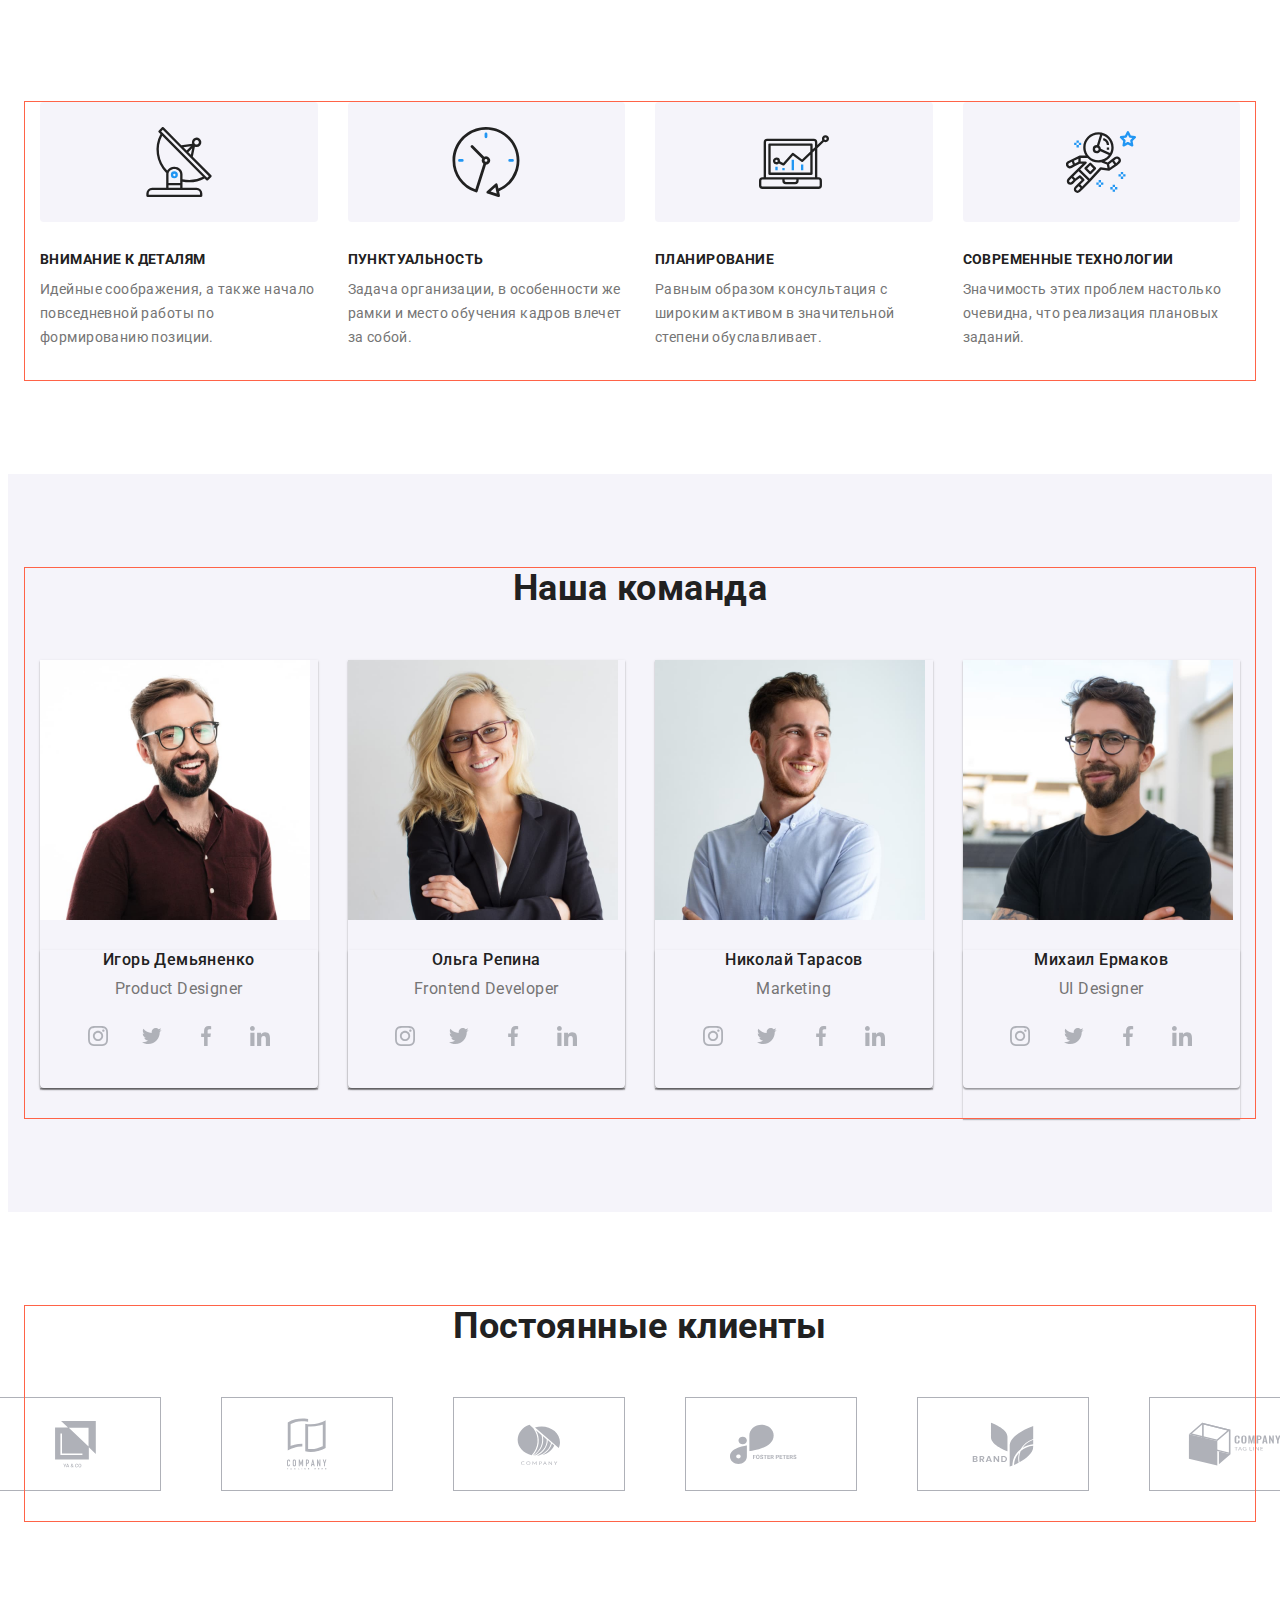
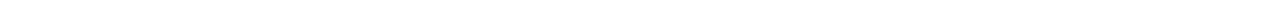
==== index.html @ 8791efd4 "team. advantage.client" ====
<!DOCTYPE html>
<html lang="ru">
<head>
    <meta charset="UTF-8">
    <meta http-equiv="X-UA-Compatible" content="IE=edge">
    <meta name="viewport" content="width=device-width, initial-scale=1.0">
    <!-- <link rel="preconnect" href="https://fonts.googleapis.com">
    <link rel="preconnect" href="https://fonts.gstatic.com" crossorigin> -->
    <!-- <link href="https://fonts.googleapis.com/css2?family=Montserrat:wght@400;700&family=Raleway:wght@700&family=Roboto:wght@400;500;700;900&display=swap" rel="stylesheet"> -->
    <link rel="stylesheet" href="https://cdnjs.cloudflare.com/ajax/libs/modern-normalize/1.1.0/modern-normalize.min.css" integrity="sha512-wpPYUAdjBVSE4KJnH1VR1HeZfpl1ub8YT/NKx4PuQ5NmX2tKuGu6U/JRp5y+Y8XG2tV+wKQpNHVUX03MfMFn9Q==" crossorigin="anonymous" referrerpolicy="no-referrer" />
    <!-- <link rel="stylesheet" href="./css/styles.css"> -->
    <link rel="stylesheet" href="./css/main.min.css">
    <title>WebStudio</title>
</head>
<body>
    <!-- <header class="header">
        <div class="container header-container">
                <a href="" class="logo header-logo">Web<span class="header-logo-part">Studio</span></a>
            <nav class="header-navigation">
                <ul class="header-list list">
                    <li class="header-item"><a href="./index.html" class="header-link current link header-link-now">Студия</a></li>
                    <li class="header-item"><a href="./portfolio.html" class="header-link link">Портфолио</a></li>
                    <li class="header-item"><a href="" class="header-link link">Контакты</a></li>
                </ul>
            </nav>
            <div class="header-connect">
                <ul class="header-list list">
                    <li class="header-item"><a href="mailto:info@devstudio.com" class="header-link-cont link">
                        <svg class="heder-icon-mail" width="16" height="12" >
                            <use href="./images/symbol-defs.svg#icon-mail"></use>
                        </svg>info@devstudio.com</a></li>
                    <li class="header-item"><a href="tel:+380961111111" class="header-link-cont link">
                        <svg class="heder-icon-tel" width="10" height="16" >
                            <use href="./images/symbol-defs.svg#icon-tel"></use>
                        </svg>+38 096 111 11 11</a>
                    </li>
                </ul>
            </div>
        </div>
    </header>  -->
    <main>
        <!-- <section class="hero overlay">
            <h1 class="hero-tittle">Эффективные решения для вашего бизнеса</h1>
            <button type="button" class="button hero-btn" data-modal-open>Заказать услугу</button>
        </section> -->
        <section class="advantage">
            <div class="container">
            <h2 class="visually-hidden "> Наши преимущества </h2>
            <ul class="preference-list list">
                <li class="preference-item icon-antena">
                    <h3 class="preference-heading"> Внимание к деталям </h3> 
                    <p class="preference-desc">Идейные соображения, а также начало повседневной работы по формированию позиции.</p>
                </li>
                <li class="preference-item icon-clock">
                   <h3 class="preference-heading">Пунктуальность</h3>
                    <p class="preference-desc">Задача организации, в особенности же рамки и место обучения кадров влечет за собой.</p>
                </li>
                <li class="preference-item icon-diagram">
                   <h3 class="preference-heading">Планирование</h3>
                    <p class="preference-desc">Равным образом консультация с широким активом в значительной степени обуславливает.</p>
                </li>
                <li class="preference-item icon-astronaut">
                    <h3 class="preference-heading">Современные технологии</h3>
                    <p class="preference-desc">Значимость этих проблем настолько очевидна, что реализация плановых заданий.</p>
                </li>
            </ul>
            </div>
        </section>
        <!-- <section class="about">
            <div class="container">
            <h2 class="about-title section-title">Чем мы занимаемся</h2>
            <ul class="about-list list">
                <li class="about-item">
                    <div class="about-wrap">
                        <img src="./images/about_img1.jpg" alt="десктопные приложения" width="370">
                        <h3 class="about-descr">Десктопные приложения</h3>
                    </div>
                </li>
                <li class="about-item">
                    <div class="about-wrap">
                        <img src="./images/about_img2.jpg" alt="мобильные приложения" width="370">
                        <h3 class="about-descr">Мобильные приложения</h3>
                    </div>
                </li>
                <li class="about-item">
                    <div class="about-wrap">
                        <img src="./images/about_img3.jpg" alt="дизайнерские ришения" width="370">
                        <h3 class="about-descr">Дизайнерские решения</h3>
                    </div>
                </li>
            </ul>
            </div>
        </section> -->
        <section class="team">
            <div class="container">
            <h2 class="team-title section-title">Наша команда</h2>
            <ul class="team-list list">
                <li class="team-item">
                    <img src="./images/team_img1.jpg" alt="первый член команды" width="270" class="team-image">
                    <div class="team-container">
                    <h3 class="team-member">Игорь Демьяненко</h3>
                    <p class="team-profession">Product Designer</p>
                    <ul class="team-soc-list list">
                        <li class="team-soc-item">
                            <a href="" class="team-soc-link">
                                <svg class="team-item-icon" width="20" height="20" >
                                    <use href="./images/symbol-defs.svg#icon-instagram"></use>
                                </svg>
                            </a>
                        </li>
                        <li class="team-soc-item">
                            <a href="" class="team-soc-link">
                                <svg class="team-item-icon" width="20" height="20" >
                                    <use href="./images/symbol-defs.svg#icon-twitter"></use>
                                </svg>
                            </a>
                        </li>
                        <li class="team-soc-item">
                            <a href="" class="team-soc-link">
                                <svg class="team-item-icon" width="20" height="20" >
                                    <use href="./images/symbol-defs.svg#icon-facebook"></use>
                                </svg>
                            </a>
                        </li>
                        <li class="team-soc-item">
                            <a href="" class="team-soc-link">
                                <svg class="team-item-icon" width="20" height="20" >
                                    <use href="./images/symbol-defs.svg#icon-linkedin"></use>
                                </svg>
                            </a>
                        </li>
                    </ul>
                    </div>
                </li>
                <li class="team-item">
                    <img src="./images/team_img2.jpg" alt="второй член команды" width="270" class="team-image">
                    <div class="team-container">
                    <h3 class="team-member">Ольга Репина</h3>
                    <p class="team-profession">Frontend Developer</p>
                    <ul class="team-soc-list list">
                        <li class="team-soc-item">
                            <a href="" class="team-soc-link">
                                <svg class="team-item-icon" width="20" height="20" >
                                    <use href="./images/symbol-defs.svg#icon-instagram"></use>
                                </svg>
                            </a>
                        </li>
                        <li class="team-soc-item">
                            <a href="" class="team-soc-link">
                                <svg class="team-item-icon" width="20" height="20" >
                                    <use href="./images/symbol-defs.svg#icon-twitter"></use>
                                </svg>
                            </a>
                        </li>
                        <li class="team-soc-item">
                            <a href="" class="team-soc-link">
                                <svg class="team-item-icon" width="20" height="20" >
                                    <use href="./images/symbol-defs.svg#icon-facebook"></use>
                                </svg>
                            </a>
                        </li>
                        <li class="team-soc-item">
                            <a href="" class="team-soc-link">
                                <svg class="team-item-icon" width="20" height="20" >
                                    <use href="./images/symbol-defs.svg#icon-linkedin"></use>
                                </svg>
                            </a>
                        </li>
                    </ul>
                    </div>
                </li>
                <li class="team-item">
                    <img src="./images/team_img3.jpg" alt="третий член команды" width="270" class="team-image">
                    <div class="team-container">
                    <h3 class="team-member">Николай Тарасов</h3>
                    <p class="team-profession">Marketing</p>
                    <ul class="team-soc-list list">
                        <li class="team-soc-item">
                            <a href="" class="team-soc-link">
                                <svg class="team-item-icon" width="20" height="20" >
                                    <use href="./images/symbol-defs.svg#icon-instagram"></use>
                                </svg>
                            </a>
                        </li>
                        <li class="team-soc-item">
                            <a href="" class="team-soc-link">
                                <svg class="team-item-icon" width="20" height="20" >
                                    <use href="./images/symbol-defs.svg#icon-twitter"></use>
                                </svg>
                            </a>
                        </li>
                        <li class="team-soc-item">
                            <a href="" class="team-soc-link">
                                <svg class="team-item-icon" width="20" height="20" >
                                    <use href="./images/symbol-defs.svg#icon-facebook"></use>
                                </svg>
                            </a>
                        </li>
                        <li class="team-soc-item">
                            <a href="" class="team-soc-link">
                                <svg class="team-item-icon" width="20" height="20" >
                                    <use href="./images/symbol-defs.svg#icon-linkedin"></use>
                                </svg>
                            </a>
                        </li>
                    </ul>
                    </div>
                </li>
                <li class="team-item">
                    <img src="./images/team_img4.jpg" alt="четвертый член команды" width="270" class="team-image">
                    <div class="team-container">
                    <h3 class="team-member">Михаил Ермаков</h3>
                    <p class="team-profession">UI Designer</p>
                    <ul class="team-soc-list list">
                        <li class="team-soc-item">
                            <a href="" class="team-soc-link">
                                <svg class="team-item-icon" width="20" height="20" >
                                    <use href="./images/symbol-defs.svg#icon-instagram"></use>
                                </svg>
                            </a>
                        </li>
                        <li class="team-soc-item">
                            <a href="" class="team-soc-link">
                                <svg class="team-item-icon" width="20" height="20" >
                                    <use href="./images/symbol-defs.svg#icon-twitter"></use>
                                </svg>
                            </a>
                        </li>
                        <li class="team-soc-item">
                            <a href="" class="team-soc-link">
                                <svg class="team-item-icon" width="20" height="20" >
                                    <use href="./images/symbol-defs.svg#icon-facebook"></use>
                                </svg>
                            </a>
                        </li>
                        <li class="team-soc-item">
                            <a href="" class="team-soc-link">
                                <svg class="team-item-icon" width="20" height="20" >
                                    <use href="./images/symbol-defs.svg#icon-linkedin"></use>
                                </svg>
                            </a>
                        </li>
                    </ul>
                    </div>
                </li>
            </ul>
            </div>
        </section>
        <section class="client">
            <div class="container">
                <h2 class="client-title section-title">Постоянные клиенты</h2>
                <ul class="client-list list">
                    <li class="client-item">
                        <a href="" class="client-link">
                            <svg class="client-item-icon" width="41" height="46.7" >
                                <use href="./images/symbol-defs.svg#icon-client-1"></use>
                            </svg>
                        </a>
                    </li>
                    <li class="client-item">
                        <a href="" class="client-link">
                            <svg class="client-item-icon" width="40" height="52" >
                                <use href="./images/symbol-defs.svg#icon-client-2"></use>
                            </svg>
                        </a>
                    </li>
                    <li class="client-item">
                        <a href="" class="client-link">
                            <svg class="client-item-icon" width="43.46" height="41.18" >
                                <use href="./images/symbol-defs.svg#icon-client-3"></use>
                            </svg>
                        </a>
                    </li>
                    <li class="client-item">
                        <a href="" class="client-link">
                            <svg class="client-item-icon" width="84.44" height="40.62" >
                                <use href="./images/symbol-defs.svg#icon-client-4"></use>
                            </svg>
                        </a>
                    </li>
                    <li class="client-item">
                        <a href="" class="client-link">
                            <svg class="client-item-icon" width="62.54" height="45.43" >
                                <use href="./images/symbol-defs.svg#icon-client-5"></use>
                            </svg>
                        </a>
                    </li>
                    <li class="client-item">
                        <a href="" class="client-link">
                            <svg class="client-item-icon" width="93.79" height="43.93" >
                                <use href="./images/symbol-defs.svg#icon-client-6"></use>
                            </svg>
                        </a>
                    </li>
                </ul>
            </div>
        </section>
    </main>
    <!-- <footer class="footer">
        <div class="container footer-container">
                <div class="footer-first">
                    <a href="" class="logo footer-logo">Web<span class="footer-logo-part">Studio</span></a>
                    <address class="footer-addr footer-link link">
                        <p class="footer-addres">г. Киев, пр-т Леси Украинки, 26</p>
                        <ul class="footer-list list">
                            <li class="footer-item">
                                <a href="mailto:info@devstudio.com" class="footer-link link-footer link footer-mail">info@devstudio.com</a>
                            </li>
                            <li class="footer-item">
                                <a href="tel:+380961111111" class="footer-link link-footer link">+38 096 111 11 11</a>
                            </li>
                        </ul>
                    </address>
                </div>
            <div class="connect">
                <h3 class="connect-title">присоединяйтесь</h3>
                    <ul class="connect-soc-list list">
                        <li class="connect-soc-item">
                            <a href="" class="connect-soc-link">
                                <svg class="connect-item-icon" width="20" height="20" >
                                    <use href="./images/symbol-defs.svg#icon-instagram"></use>
                                </svg>
                            </a>
                        </li>
                        <li class="connect-soc-item">
                            <a href="" class="connect-soc-link">
                                <svg class="connect-item-icon" width="20" height="20" >
                                    <use href="./images/symbol-defs.svg#icon-twitter"></use>
                                </svg>
                            </a>
                        </li>
                        <li class="connect-soc-item">
                            <a href="" class="connect-soc-link">
                                <svg class="connect-item-icon" width="20" height="20" >
                                    <use href="./images/symbol-defs.svg#icon-facebook"></use>
                                </svg>
                            </a>
                        </li>
                        <li class="connect-soc-item">
                            <a href="" class="connect-soc-link">
                                <svg class="connect-item-icon" width="20" height="20" >
                                    <use href="./images/symbol-defs.svg#icon-linkedin"></use>
                                </svg>
                            </a>
                        </li>
                    </ul>
            </div>
            <div>
                <p class="submit-title">Подпишитесь на рассылку</p>
                <form>
                    <div class="submit-fild">
                        <input class="submit-input" type="email" name="mail" id="mail" placeholder="E-mail" required>
                            <button type="submit" class="submit-btn button">Подписаться
                            <svg class="submit-icon-send" width="24" height="24" >
                                <use href="./images/symbol-defs.svg#icon-icon-send"></use>
                            </svg>
                            </button>
                    </div>
                </form>
            </div>
        </div>
    </footer> -->
    <div class="backdrop is-hidden" data-modal>
        <div class="modal">
            <button type="button" class="modal-close-btn" data-modal-close>
                <svg class="modal-close-icon" width="18" height="18" >
                    <use href="./images/symbol-defs.svg#icon-close"></use>
                </svg>
            </button>
            <p class="modal-title">Оставьте свои данные, мы вам перезвоним</p>
            <form>
                <div class="modal-field">
                    <label class="modal-label" for="user-name">Имя</label>
                    <div class="modal-input-wrap">
                        <input type="text" name="user-name" id="user-name" class="modal-input" required />
                        <svg class="input-icon" width="18" height="18">
                            <use href="./images/symbol-defs.svg#icon-person-bl"></use>
                        </svg>
                    </div>
                </div>
                <div class="modal-field">
                    <label class="modal-label" for="user-tel">Телефон</label>
                    <div class="modal-input-wrap">
                        <input type="tel" name="user-tel" id="user-tel" class="modal-input" required />
                        <svg class="input-icon" width="18" height="18">
                            <use href="./images/symbol-defs.svg#icon-phone-bl"></use>
                        </svg>
                    </div>
                </div>
                <div class="modal-field">
                    <label class="modal-label" for="user-email">Почта</label>
                    <div class="modal-input-wrap">
                        <input type="email" name="user-email" id="user-email" class="modal-input" />
                        <svg class="input-icon" width="18" height="18">
                            <use href="./images/symbol-defs.svg#icon-email-bl"></use>
                        </svg>
                    </div>
                </div>
                <div class="modal-field">
                    <label class="modal-label" for="user-comment">Комментарий</label>
                    <textarea name="user-comment" id="user-comment" placeholder="Введите текст" class="modal-comment"></textarea>
                </div>
                <div>
                    <input type="checkbox" name="policy" id="input-check" value="policy" class="input-check visually-hidden" />
                    <label for="input-check" class="check-text">
                        <span>
                            <svg class="check-icon" width="11" height="8">
                                <use href="./images/symbol-defs.svg#icon-check"></use>
                            </svg>
                        </span>Соглашаюсь с рассылкой и принимаю&nbsp; <a href="" class="check-conditions">Условия договора</a></label>
                </div>
                <button type="submit" class="sent-btn button">Отправить</button>
            </form>
        </div>
    </div>
    <script src="./js/modal.js"></script>
</body>
</html>
---- css/styles.css ----
/* :root {
    --sercondary-text-color: #757575;
    --main-text-color: #212121;
    --accent-color: #2196F3;
    --primary-white-color: #FFFFFF;
    --duration-time: 250ms;
    --timing-function: cubic-bezier(0.4, 0, 0.2, 1);
} */

/* body {
    font-size: 14px;
    font-family: "Roboto", sans-serif;
    letter-spacing: 0.03em;
    color: var(--main-text-color);
    background-color: var(--primary-white-color);
} */

/* p, 
h1, 
h2,
h3, 
h4, 
h5, 
h6 {
    margin: 0;
}

ul, 
ol {
    margin: 0;
    padding: 0;
}

img {
     display: block;
     max-width: 100%;
     height: auto;
} */

/* .container {
    width: 1200px;
    padding-left: 15px;
    padding-right: 15px;
    margin: 0 auto;
} */

/* .visually-hidden {
	position: absolute;
	overflow: hidden;
	clip: rect(0 0 0 0);
	height: 1px;
	width: 1px;
	margin: -1px;
	padding: 0;
	border: 0;
} */

/* .logo{
    display: inline-block;
    font-family: "Raleway", sans-serif;
    text-decoration: none;
    color: var(--accent-color);
    font-weight: 700;
    font-size: 26px;
    line-height: 1.19;
} */

/* .list {
    list-style: none;
    padding: 0;
    margin: 0;
}

.link {
    display: block;
    text-decoration: none;
} */

/* .title {
    font-size: 36px;
    line-height: 1.16;
    text-align: center;
 } */

 /* .img {
     display: block;
     max-width: 100%;
     height: auto;
 } */
 

/* ------------------------------------HEADER--------------------------------- */

/* .header {
    border-bottom: 1px;
    border-bottom-color: #ECECEC;
}

.header-logo{
    margin-right: 93px;
}

.header .container{
    display: flex;
    align-items: center;
}

.header-connect{
    margin-left: auto;
}

.header-logo-part{
    color: #000000;
}

.header-list{
    display: flex;
    align-items: center;
}

.header-item:not(:last-child) {
    position: relative;
    margin-right: 50px;
}

.header-link {
    
    padding-top: 32px;
    padding-bottom: 32px;
    font-weight: 500;
    line-height: 1.14;
    letter-spacing: 0.02em;
    color: inherit;
}

.header-link-cont{
    padding-top: 32px;
    padding-bottom: 32px;
    color: var(--sercondary-text-color);
    display: flex;
    align-items: center;
}

.header-link, 
.header-link-cont, 
.header-link, 
.header-link-cont,  
.logo, 
.link-footer, 
.link-footer {
    transition-property: color ;
    transition-duration: var(--duration-time);
    transition-timing-function: var(--timing-function);
}

.header-link:hover, 
.header-link-cont:hover, 
.header-link:focus, 
.header-link-cont:focus, 
.current, 
.logo:focus, 
.link-footer:focus, 
.link-footer:hover {
    color: var(--accent-color);
}

.heder-icon-tel,
.heder-icon-mail {
    fill: currentColor;
    margin-right: 10px;
}

.header-link-now::after {
    content: "";
    position: absolute;
    left: 0;
    bottom: 0;
    display: block;
    width: 100%;
    height: 4px;
    border-radius: 2px;
    background-color: var(--accent-color) ;
} */
    

/* ------------------------------------HERO------------------------- */

/* .hero {
    padding-top: 200px;
    padding-bottom: 200px;

    text-align: center;
    background-color: #2F303A;
}

.hero__tittle { 
    margin-top: 0;
    margin-left: auto;
    margin-right: auto;
    margin-bottom: 30px; 
    max-width: 696px;
    text-align: center;

    font-weight: 900;
    font-size: 44px;
    line-height: 1.36;
    letter-spacing: 0.06em;
    text-transform: uppercase;
    color: var(--primary-white-color);  
}

.button {
    font-weight: 700;
    font-size: 16px;
    line-height: 1.87;
    display: flex;
    letter-spacing: 0.06em;
    color: var(--primary-white-color);
    font-family: inherit;
    background-color: var(--accent-color);
    cursor: pointer;
}

.hero__btn{
    display: inline-block;
    min-width: 200px;
    padding-top: 10px;
    padding-bottom: 10px;
    border-radius: 4px;
    border: none;
    box-shadow: 0px 4px 4px rgba(0, 0, 0, 0.15);
}

.modal-close-btn{
    display: flex;
    align-items: center;
    justify-content: center;
}

.overlay{
    min-width: 1600px;
    height: 600px;
    margin-left: auto;
    margin-right: auto;
    background-image:linear-gradient(
        rgba(47, 48, 58, 0.4),
        rgba(47, 48, 58, 0.4)
    ), url(../images/hero_img.jpg);
    background-repeat: no-repeat;
    background-position: center;
    background-size: cover;

} */
/* --------------------------------------ADVANTAGE-------------------------- */

/* .advantage {
    padding-top: 94px;
    padding-bottom: 94px;
}

.preference-list {
    display: flex;
}

.preference-list__item {
    width: 270px;
}

.preference-list__item::before {
    
    display: block;
    content: "" ;
    height: 120px;
    background-repeat: no-repeat;
    background-position: center;
    background-color: #F5F4FA;
    border-radius: 4px;
    margin-bottom: 30px;
}

.icon-antena::before {
    background-image: url("../images/antenna\ 1.svg");
}

.icon-clock::before {
    background-image: url('../images/clock\ 1.svg');
}

.icon-diagram::before {
    background-image: url('../images/diagram\ 1.svg');
}

.icon-astronaut::before {
    background-image: url('../images/astronaut\ 1.svg');
}
.preference-list__item:not(:last-child) {
    margin-right: 30px;
}

.preference-list__heading {
    margin-bottom: 10px;

    font-size: 14px;
    line-height: 1.14;
    text-transform: uppercase;
    color: var(--main-text-color);
}

.preference-list__desc {
    line-height: 1.71;
    color: var(--sercondary-text-color);
} */

/* --------------------------------------ABOUT------------------------ */

/* .about{
    padding-top: 0;
    padding-bottom: 94px;
}

.about__title{
    margin-bottom: 50px;
}

.about__list{
    display: flex;
    align-items: center;
}

.about__item:not(:last-child) {
    margin-right: 30px;
}

.about__wrap {
    position: relative;
}


.about__descr {
    position: absolute;

    display: block;

    bottom: 0;
    border: 1px solid rgba(0, 0, 0, 1);
    width: 100%;
    
   color: rgba(255, 255, 255, 1);
   background-color: rgba(47, 48, 58, 0.8);
    
    padding: 27px 81px;
    font-size: 14px;
    line-height: 1.14;
    
    text-transform: uppercase;
    text-align: center;
} */

/* -------------------------------------TEAM------------------------------ */
/* .team {
    padding-top: 94px;
    padding-bottom: 94px;
    background-color: #F5F4FA;
}

.team-title{
    margin-bottom: 50px;
}

.team-list{
    display: flex;
    align-items: center;
}

.team-item:not(:last-child) {
    margin-right: 30px;
}
.team-item {
    box-shadow: 0px 1px 3px rgba(0, 0, 0, 0.12), 0px 1px 1px rgba(0, 0, 0, 0.14), 0px 2px 1px rgba(0, 0, 0, 0.2);
}

.team-image {
    margin-bottom: 30px;
}

.team-container{
    padding: 0px 32px 30px 32px;
    box-shadow: 0px 1px 3px rgba(0, 0, 0, 0.12), 0px 1px 1px rgba(0, 0, 0, 0.14), 0px 2px 1px rgba(0, 0, 0, 0.2);
    border-radius: 0px 0px 4px 4px;
}

.team-member {
    margin-bottom: 10px;
    font-weight: 500;
    font-size: 16px;
    line-height: 1.19;
    text-align: center;
}

.team-profession {
    font-size: 16px;
    line-height: 1.19;
    text-align: center;
    color: var(--sercondary-text-color);
    margin-bottom: 16px;
}

.team-soc-list {
    display: flex;
    justify-content: center; 
}

.team-soc-item +.team-soc-item{
    margin-left: 10px;
}

.team-soc-link {
    width: 44px;
    height: 44px;
    display: flex;
    justify-content: center;
    align-items: center;

    transition-property: background-color, border-radius;
    transition-duration: var(--duration-time);
    transition-timing-function: var(--timing-function);
}

.team-item-icon {
    fill: rgba(175, 177, 184, 1);

    transition-property: fill;
    transition-duration: var(--duration-time);
    transition-timing-function: var(--timing-function);
}

.team-soc-link:hover,
.team-soc-link:focus {
    background-color: var(--accent-color);
    border-radius: 50%;
}


.team-soc-link:hover .team-item-icon,
.team-soc-link:focus .team-item-icon {
    fill: var(--primary-white-color);
} */

/* --------------------------------------CLIENT---------------------------- */

/* .client {
    padding-top: 94px;
    padding-bottom: 94px;
}

.client-title{
    margin-bottom: 50px;
}

.client-list {
    display: flex;
    justify-content: center;
}

.client-item:not(:last-child) {
    margin-right: 30px;
}

.client-link {
    width: 170px;
    height: 92px;
    display: flex;
    justify-content: center;
    align-items: center;
    border: 1px solid rgba(175, 177, 184, 1);

    transition-property: border;
    transition-duration: var(--duration-time);
    transition-timing-function: var(--timing-function);
}

.client-item-icon {
    fill: rgba(175, 177, 184, 1);

    transition-property: fill;
    transition-duration: var(--duration-time);
    transition-timing-function: var(--timing-function);
}

.client-link:hover,
.client-link:focus {
    border: 1px solid var(--accent-color);
}


.client-link:hover .client-item-icon,
.client-link:focus .client-item-icon {
    fill: var(--accent-color);
} */

/* --------------------------------------FOOTER----------------------------- */
/* .footer {
    padding-top: 60px;
    padding-bottom: 60px;
    background-color: #2F303A;
     
}

.footer-conainetr {
    display: flex;
    align-items: baseline;
}

.footer-first {
    margin-right: 70px;
}

.footer-logo{
    margin-bottom: 20px;
}

.footer-logo-part{
    display: inline-block;
    color: var(--primary-white-color);
}

.footer-link{
    font-weight: 400;
    line-height: 1.71;
}

.footer-addres {
    margin-bottom: 9px;
}

.footer-addr {
    font-style: normal;
    color: var(--primary-white-color);
}

.footer-item:not(:last-child) {
    margin-bottom: 9px;
}

.link-footer {
    color: rgba(255, 255, 255, 0.6);
} */

/* ---------------------------------FOOTER CONNECT-------------------------- */
/* .connect{
    margin-right: 93px;
}

.connect-title {
    font-size: 14px;
    color: var(--primary-white-color);
    text-transform: uppercase;
    margin-bottom: 20px;
}

.connect-soc-list {
    display: flex;
}

.connect-soc-link {
    width: 44px;
    height: 44px;
    display: flex;
    justify-content: center;
    align-items: center;
    background-color: rgba(255, 255, 255, 0.1);
    border-radius: 50%;

    transition-property: background-color, border-radius ;
    transition-duration: var(--duration-time);
    transition-timing-function: var(--timing-function);
}

.connect-item-icon {
    fill: var(--primary-white-color);

    transition-property: fill;
    transition-duration: var(--duration-time);
    transition-timing-function: var(--timing-function);
}

.connect-soc-item +.connect-soc-item {
    margin-left: 10px;
}

.connect-soc-link:hover,
.connect-soc-link:focus {
    background-color: var(--accent-color);
    border-radius: 50%;
}


.connect-soc-link:hover .connect-item-icon,
.connect-soc-link:focus .connect-item-icon {
    fill: var(--primary-white-color);
} */

/* ----------------footer-submit-------------------------- */

/* .submit-title{
    font-weight: 700;
    text-transform: uppercase;
    color: var(--primary-white-color);
    margin-bottom: 20px;
}

.submit-fild{
    display: flex;
}

.submit-input{
    width: 358px;
    border: 1px solid rgba(255, 255, 255, 0.3);
    filter: drop-shadow(0px 4px 4px rgba(0, 0, 0, 0.15));
    border-radius: 4px;
    background-color: inherit;
    font-size: 16px;
    line-height: 1.25;
    padding-top: 15px;
    padding-bottom: 15px;
    padding-left: 16px;
    margin-right: 12px;
    color: var(--primary-white-color);
}

.submit-input::placeholder{
    color: rgba(255, 255, 255, 0.6);
}

.submit-btn{
    position: relative;
    
    
    min-width: 200px;
    padding: 10px 28px;
    border-radius: 4px;
    border: none;
    box-shadow: 0px 4px 4px rgba(0, 0, 0, 0.15);
    
}

.submit-icon-send{
    position: absolute;
    
    
    right: 28px;
    
    bottom: 13px;
    
    fill: var(--primary-white-color);
} */


/* -----------------------------------FILTER PORTFOLIO-------------------- */
/* .portfolio{
    padding-top: 94px;
    padding-bottom: 94px;
}
.filter-list {
    display: flex;
    margin-bottom: 34px;
    justify-content: center;
}

.filter-item:not(:last-child){
    margin-right: 8px;
    
}

.filter-btn {
    padding: 6px 22px;
    border-radius: 4px;
    border-color: transparent;
    font-weight: 500;
    font-size: 16px;
    line-height: 1.62;
    text-align: center;
    background: #F5F4FA;
    color: var(--main-text-color);
    font-family: inherit;
    cursor: pointer;

    transition-property: color, background-color, box-shadow ;
    transition-duration: var(--duration-time);
    transition-timing-function: var(--timing-function);
}

.filter-btn.current {
    color: var(--primary-white-color);
    background-color: var(--accent-color);
    box-shadow: 0px 3px 1px rgba(0, 0, 0, 0.1), 0px 1px 2px rgba(0, 0, 0, 0.08), 0px 2px 2px rgba(0, 0, 0, 0.12);
}

.filter-btn:hover,
.filter-btn:focus {
    color: var(--primary-white-color);
    background-color: var(--accent-color);
    box-shadow: 0px 4px 4px rgba(0, 0, 0, 0.25), 0px 3px 1px rgba(0, 0, 0, 0.1), 0px 1px 2px rgba(0, 0, 0, 0.08), 0px 2px 2px rgba(0, 0, 0, 0.12);
} */


/* -----------------------------------PROJECTS PORTFOLIO------------------ */
/* .projects-list {
    display: flex;
    flex-wrap: wrap;
    margin-left: -30px;
    margin-bottom: -30px;
}

.projects-item {
    width: calc((100% - 90px) / 3);
    margin-left: 30px;
    margin-bottom: 30px;
    
    transition-property: box-shadow;
    transition-duration: var(--duration-time);
    transition-timing-function: var(--timing-function);
}

.projects-item:hover,
.projects-item:focus {
    box-shadow: 0px 1px 1px rgba(0, 0, 0, 0.12), 0px 4px 4px rgba(0, 0, 0, 0.06), 1px 4px 6px rgba(0, 0, 0, 0.16);
}

.projects-item:hover .overlay-text {
    transform: translateY(0%);

}

.projects-wrap{
    position: relative;
    overflow: hidden;
}

.overlay-text{
    position: absolute;
    top: 0;
    color: rgba(255, 255, 255, 1);
    background-color: rgba(33, 150, 243, 0.9);
    font-size: 18px;
    line-height: 1.55;
    padding: 63px 24px;
    transform: translateY(101%);
    transition-property: transform;
    transition-duration: var(--duration-time);
    transition-timing-function: var(--timing-function);
    overflow: auto;

}

.project-container{
    padding: 20px 24px;
    border: 1px solid #EEEEEE;
    border-top: none;
}

.project-name {
    margin-bottom: 4px;
    font-size: 18px;
    line-height: 2;
    letter-spacing: 0.06em;
    color: var(--main-text-color);
}

.project-type {
    color: var(--sercondary-text-color);
} */
/* --------------------------------MODAL---------------------------- */

/* .backdrop {
    position: fixed;
    top: 0;
    width: 100%;
    height: 100%;
    background-color: rgba(0, 0, 0, 0.2);
    transition: opacity 300ms, visibility 300ms;
}

.backdrop.is-hidden .modal {
    transform: scale(0.5);
}

.modal{
    position: absolute;
    padding: 40px;
    width: 528px;
    min-height: 581px;
    background-color: rgba(255, 255, 255, 1);
    border-radius: 4px;
    top: 50%;
    left: 50%;
    transform: translate(-50%, -50%) scale(1);
}

.modal-close-btn{
    position: absolute;
    top: 8px;
    right: 8px;
    width: 30px;
    height: 30px;
    border-radius: 50%;
    border: 1px solid rgba(0, 0, 0, 0.1);
    background-color: var(--primary-white-color);
    transition-property: fill var(--duration-time);
    transition-timing-function: var(--timing-function);
}

.modal-close-btn:hover,
.modal-close-btn:focus {
    fill: var(--accent-color);
}

.is-hidden{
    opacity: 0;
    pointer-events: none;
    visibility: hidden;
}

.modal-title{
    font-weight: 700;
    font-size: 20px;
    line-height: 1.15;
    text-align: center;
    margin-bottom: 12px;
}

.modal-field{
    margin-bottom: 30px;
}

.modal-label{
    font-weight: 400;
    font-size: 12px;
    line-height: 1.16;
    letter-spacing: 0.01em;
    color: var(--sercondary-text-color);
    display: block;
    margin-bottom: 4px;
}

.modal-input{
    width: 100%;
    height: 40px;
    padding: 0;
    padding-left: 42px;
    border: 1px solid rgba(33, 33, 33, 0.2);
    border-radius: 4px;
    
    outline: none;
    transition-property: border-color var(--duration-time);
    transition-timing-function: var(--timing-function);
}

.modal-input:focus,
.modal-comment:focus {
    border-color: var(--accent-color);
    cursor: pointer;
}

.modal-input:focus + .input-icon {
    fill: var(--accent-color);
}
.modal-input-wrap {
    position: relative;
}

.input-icon{
    position: absolute;
    left: 12px;
    top: 50%;
    transform: translateY(-50%);
    transition-property: fill var(--duration-time);
    transition-timing-function: var(--timing-function);
}

.modal-comment{
    width: 100%;
    height: 120px;
    padding: 12px 16px;
    border: 1px solid rgba(33, 33, 33, 0.2);
    border-radius: 4px;
    resize: none;
    outline: none;
}

.modal-comment::placeholder {
    color: rgba(117, 117, 117, 0.5);
}

.sent-btn{
    display: block;
    margin-right: auto;
    margin-left: auto;
}

.sent-btn:hover,
.sent-btn:focus {
    background-color: rgba(24, 140, 232, 1);
}

.check-text{
    color: var(--sercondary-text-color);
    line-height: 1.7;
    display: flex;
    align-items: center;
    justify-content: center;
    margin-bottom: 30px;
}

.check-text span{
    width: 16px;
    height: 15px;
    border: 2px solid #212121;
    border-radius: 3px;
    margin-right: 7px;
    display: flex;
    align-items: center;
    justify-content: center;

    transition-property: border-color;
    transition-duration: var(--duration-time);
    transition-timing-function: var(--timing-function);
}

.check-icon{
    fill: transparent;
}

.input-check:checked + .check-text span{
    background-color: var(--accent-color);
    border: none;
}

.input-check:focus + .check-text span{
    border-color: var(--accent-color);
}

.input-check:checked + .check-text .check-icon{
    fill: var(--primary-white-color);
}
.check-conditions{
    text-decoration: none;
    text-decoration-line: underline;
    color: var(--accent-color);

} */
---- css/main.min.css ----
@import"https://fonts.googleapis.com/css2?family=Raleway:wght@700&family=Roboto:wght@400;500;700;900&display=swap";:root{--sercondary-text-color: #757575;--main-text-color: #212121;--accent-color: #2196F3;--primary-white-color: #FFFFFF;--duration-time: 250ms;--timing-function: cubic-bezier(0.4, 0, 0.2, 1)}.visually-hidden{position:absolute;overflow:hidden;clip:rect(0 0 0 0);height:1px;width:1px;margin:-1px;padding:0;border:0}.about-list,.header-list,.header .container,.check-text span,.check-text,.modal-close-btn{display:-webkit-box;display:-ms-flexbox;display:flex;-webkit-box-align:center;-ms-flex-align:center;align-items:center}p,h1,h2,h3,h4,h5,h6{margin:0}ul,ol{margin:0;padding:0}img{display:block;max-width:100%;height:auto}body{font-size:14px;font-family:"Roboto",sans-serif;letter-spacing:.03em;color:var(--main-text-color);background-color:var(--primary-white-color)}.list{list-style:none;padding:0;margin:0}.link{display:block;text-decoration:none}.img{display:block;max-width:100%;height:auto}.container{width:100%;padding-left:15px;padding-right:15px;margin:0 auto;outline:1px solid tomato}@media screen and (min-width: 480px){.container{max-width:480px}}@media screen and (min-width: 768px){.container{max-width:768px}}@media screen and (min-width: 1200px){.container{max-width:1200px}}.section-title{font-size:28px;line-height:1.18;text-align:center}@media screen and (min-width: 1200px){.section-title{font-size:36px;line-height:1.16}}.logo{display:inline-block;font-family:"Raleway",sans-serif;text-decoration:none;color:var(--accent-color);font-weight:700;font-size:26px;line-height:1.19}.button{font-weight:700;font-size:16px;line-height:1.87;display:-webkit-box;display:-ms-flexbox;display:flex;letter-spacing:.06em;color:var(--primary-white-color);font-family:inherit;background-color:var(--accent-color);cursor:pointer}.backdrop{position:fixed;top:0;width:100%;height:100%;background-color:rgba(0,0,0,.2);-webkit-transition:opacity 300ms,visibility 300ms;transition:opacity 300ms,visibility 300ms}.modal{position:absolute;padding:40px;width:528px;min-height:581px;background-color:#fff;border-radius:4px;top:50%;left:50%;-webkit-transform:translate(-50%, -50%) scale(1);transform:translate(-50%, -50%) scale(1)}.backdrop.is-hidden .modal{-webkit-transform:scale(0.5);transform:scale(0.5)}.modal-close-btn{-webkit-box-pack:center;-ms-flex-pack:center;justify-content:center;position:absolute;top:8px;right:8px;width:30px;height:30px;border-radius:50%;border:1px solid rgba(0,0,0,.1);background-color:var(--primary-white-color);-webkit-transition-property:fill var(--duration-time);transition-property:fill var(--duration-time);-webkit-transition-timing-function:var(--timing-function);transition-timing-function:var(--timing-function)}.modal-close-btn:hover,.modal-close-btn:focus{fill:var(--accent-color)}.is-hidden{opacity:0;pointer-events:none;visibility:hidden}.modal-title{font-weight:700;font-size:20px;line-height:1.15;text-align:center;margin-bottom:12px}.modal-field{margin-bottom:30px}.modal-label{font-weight:400;font-size:12px;line-height:1.16;letter-spacing:.01em;color:var(--sercondary-text-color);display:block;margin-bottom:4px}.modal-input{width:100%;height:40px;padding:0;padding-left:42px;border:1px solid rgba(33,33,33,.2);border-radius:4px;outline:none;-webkit-transition-property:border-color var(--duration-time);transition-property:border-color var(--duration-time);-webkit-transition-timing-function:var(--timing-function);transition-timing-function:var(--timing-function)}.modal-input:focus{border-color:var(--accent-color);cursor:pointer}.modal-input-wrap{position:relative}.input-icon{position:absolute;left:12px;top:50%;-webkit-transform:translateY(-50%);transform:translateY(-50%);-webkit-transition-property:fill var(--duration-time);transition-property:fill var(--duration-time);-webkit-transition-timing-function:var(--timing-function);transition-timing-function:var(--timing-function)}.modal-input:focus+.input-icon{fill:var(--accent-color)}.modal-comment{width:100%;height:120px;padding:12px 16px;border:1px solid rgba(33,33,33,.2);border-radius:4px;resize:none;outline:none}.modal-comment::-webkit-input-placeholder{color:rgba(117,117,117,.5)}.modal-comment::-moz-placeholder{color:rgba(117,117,117,.5)}.modal-comment:-ms-input-placeholder{color:rgba(117,117,117,.5)}.modal-comment::-ms-input-placeholder{color:rgba(117,117,117,.5)}.modal-comment::placeholder{color:rgba(117,117,117,.5)}.modal-comment:focus{border-color:var(--accent-color);cursor:pointer}.sent-btn{display:block;margin-right:auto;margin-left:auto;min-width:200px;padding-top:10px;padding-bottom:10px;border-radius:4px;border:none;-webkit-box-shadow:0px 4px 4px rgba(0,0,0,.15);box-shadow:0px 4px 4px rgba(0,0,0,.15)}.sent-btn:hover,.sent-btn:focus{background-color:#188ce8}.check-text{color:var(--sercondary-text-color);line-height:1.7;-webkit-box-pack:center;-ms-flex-pack:center;justify-content:center;margin-bottom:30px}.check-text span{width:16px;height:15px;border:2px solid #212121;border-radius:3px;margin-right:7px;-webkit-box-pack:center;-ms-flex-pack:center;justify-content:center;-webkit-transition-property:border-color;transition-property:border-color;-webkit-transition-duration:var(--duration-time);transition-duration:var(--duration-time);-webkit-transition-timing-function:var(--timing-function);transition-timing-function:var(--timing-function)}.input-check:checked+.check-text span{background-color:var(--accent-color);border:none}.input-check:focus+.check-text span{border-color:var(--accent-color)}.check-icon{fill:rgba(0,0,0,0)}.input-check:checked+.check-text .check-icon{fill:var(--primary-white-color)}.check-conditions{text-decoration:none;-webkit-text-decoration-line:underline;text-decoration-line:underline;color:var(--accent-color)}.header{border-bottom:1px;border-bottom-color:#ececec}.header-logo{margin-right:93px}.header-connect{margin-left:auto}.header-logo-part{color:#000}.header-item:not(:last-child){position:relative;margin-right:50px}.header-link{padding-top:32px;padding-bottom:32px;font-weight:500;line-height:1.14;letter-spacing:.02em;color:inherit}.header-link-cont{padding-top:32px;padding-bottom:32px;color:var(--sercondary-text-color);display:-webkit-box;display:-ms-flexbox;display:flex;-webkit-box-align:center;-ms-flex-align:center;align-items:center}.header-link,.header-link-cont,.header-link,.header-link-cont,.logo,.link-footer,.link-footer{-webkit-transition-property:color;transition-property:color;-webkit-transition-duration:var(--duration-time);transition-duration:var(--duration-time);-webkit-transition-timing-function:var(--timing-function);transition-timing-function:var(--timing-function)}.header-link:hover,.header-link-cont:hover,.header-link:focus,.header-link-cont:focus,.current,.logo:focus,.link-footer:focus,.link-footer:hover{color:var(--accent-color)}.heder-icon-tel,.heder-icon-mail{fill:currentColor;margin-right:10px}.header-link-now::after{content:"";position:absolute;left:0;bottom:0;display:block;width:100%;height:4px;border-radius:2px;background-color:var(--accent-color)}.hero{padding-left:15px;padding-right:15px;margin-top:auto;margin-bottom:auto;text-align:center;background-color:#2f303a}@media screen and (min-width: 480px){.hero{width:480px;padding-top:118px;padding-bottom:118px}}@media screen and (min-width: 768px){.hero{width:768px;padding-top:118px;padding-bottom:118px}}@media screen and (min-width: 1200px){.hero{padding-top:200px;padding-bottom:200px}}@media screen and (min-width: 480px){.hero-tittle{font-weight:900;font-size:26px;line-height:1.61;text-align:center;letter-spacing:.06em;text-transform:uppercase;color:#fff;max-width:360px;margin-left:auto;margin-right:auto;margin-bottom:30px;text-align:center}}.hero-btn{display:inline-block;min-width:200px;padding-top:10px;padding-bottom:10px;border-radius:4px;border:none;-webkit-box-shadow:0px 4px 4px rgba(0,0,0,.15);box-shadow:0px 4px 4px rgba(0,0,0,.15)}.overlay{margin-left:auto;margin-right:auto;background-image:-webkit-gradient(linear, left top, left bottom, from(rgba(47, 48, 58, 0.4)), to(rgba(47, 48, 58, 0.4))),url(../images/hero_img.jpg);background-image:linear-gradient(rgba(47, 48, 58, 0.4), rgba(47, 48, 58, 0.4)),url(../images/hero_img.jpg);background-repeat:no-repeat;background-position:center;background-size:cover}@media screen and (min-width: 480px){.overlay{min-width:480px;height:400px}}.advantage{padding-top:60px;padding-bottom:60px}@media screen and (min-width: 1200px){.advantage{padding-top:94px;padding-bottom:94px}}@media screen and (min-width: 768px){.preference-list{display:-webkit-box;display:-ms-flexbox;display:flex;-ms-flex-wrap:wrap;flex-wrap:wrap;margin-left:-30px}}.preference-item::before{content:"";display:block;height:120px;background-repeat:no-repeat;background-position:center;background-color:#f5f4fa;border-radius:4px;margin-bottom:30px}.preference-item:not(:last-child){margin-bottom:30px}@media screen and (min-width: 768px){.preference-item{width:calc(50% - 30px);margin-left:30px}}@media screen and (min-width: 1200px){.preference-item{width:calc(25% - 30px)}}.icon-antena::before{background-image:url("../images/antenna 1.svg")}.icon-clock::before{background-image:url("../images/clock 1.svg")}.icon-diagram::before{background-image:url("../images/diagram 1.svg")}.icon-astronaut::before{background-image:url("../images/astronaut 1.svg")}.preference-heading{margin-bottom:10px;font-size:14px;line-height:1.14;text-align:center;text-transform:uppercase;color:var(--main-text-color)}@media screen and (min-width: 768px){.preference-heading{text-align:left}}.preference-desc{line-height:1.71;color:var(--sercondary-text-color)}.about{padding-top:0;padding-bottom:94px}.about-title{margin-bottom:50px}.about-item:not(:last-child):not(:last-child){margin-right:30px}.about-wrap{position:relative}.about-descr{position:absolute;display:block;bottom:0;border:1px solid #000;width:100%;color:#fff;background-color:rgba(47,48,58,.8);padding:27px 81px;font-size:14px;line-height:1.14;text-transform:uppercase;text-align:center}.team{padding-top:60px;padding-bottom:60px;background-color:#f5f4fa}@media screen and (min-width: 1200px){.team{padding-top:94px;padding-bottom:94px}}.team-title{margin-bottom:30px}@media screen and (min-width: 1200px){.team-title{margin-bottom:50px}}@media screen and (min-width: 768px){.team-list{display:-webkit-box;display:-ms-flexbox;display:flex;-ms-flex-wrap:wrap;flex-wrap:wrap;margin-left:-30px}}.team-item{-webkit-box-shadow:0px 1px 3px rgba(0,0,0,.12),0px 1px 1px rgba(0,0,0,.14),0px 2px 1px rgba(0,0,0,.2);box-shadow:0px 1px 3px rgba(0,0,0,.12),0px 1px 1px rgba(0,0,0,.14),0px 2px 1px rgba(0,0,0,.2)}.team-item:not(:last-child){margin-bottom:30px}@media screen and (min-width: 768px){.team-item{width:calc(50% - 30px);margin-left:30px}}@media screen and (min-width: 1200px){.team-item{width:calc(25% - 30px)}}.team-image{margin-bottom:30px}.team-container{padding:0px 122px 24px 122px;-webkit-box-shadow:0px 1px 3px rgba(0,0,0,.12),0px 1px 1px rgba(0,0,0,.14),0px 2px 1px rgba(0,0,0,.2);box-shadow:0px 1px 3px rgba(0,0,0,.12),0px 1px 1px rgba(0,0,0,.14),0px 2px 1px rgba(0,0,0,.2);border-radius:0px 0px 4px 4px}@media screen and (min-width: 768px){.team-container{padding:0px 74px 24px 74px}}@media screen and (min-width: 1200px){.team-container{padding:0px 32px 30px 32px}}.team-member{margin-bottom:10px;font-weight:500;font-size:16px;line-height:1.19;text-align:center}.team-profession{font-size:16px;line-height:1.19;text-align:center;color:var(--sercondary-text-color);margin-bottom:16px}.team-soc-list{display:-webkit-box;display:-ms-flexbox;display:flex;-webkit-box-pack:center;-ms-flex-pack:center;justify-content:center}.team-soc-item+.team-soc-item{margin-left:10px}.team-soc-link{width:44px;height:44px;display:-webkit-box;display:-ms-flexbox;display:flex;-webkit-box-pack:center;-ms-flex-pack:center;justify-content:center;-webkit-box-align:center;-ms-flex-align:center;align-items:center;-webkit-transition-property:background-color,border-radius;transition-property:background-color,border-radius;-webkit-transition-duration:var(--duration-time);transition-duration:var(--duration-time);-webkit-transition-timing-function:var(--timing-function);transition-timing-function:var(--timing-function)}.team-soc-link:hover,.team-soc-link:focus{background-color:var(--accent-color);border-radius:50%}.team-item-icon{fill:#afb1b8;-webkit-transition-property:fill;transition-property:fill;-webkit-transition-duration:var(--duration-time);transition-duration:var(--duration-time);-webkit-transition-timing-function:var(--timing-function);transition-timing-function:var(--timing-function)}.team-soc-link:hover .team-item-icon,.team-soc-link:focus .team-item-icon{fill:var(--primary-white-color)}.client{padding-top:60px;padding-bottom:60px}@media screen and (min-width: 1200px){.client{padding-top:94px;padding-bottom:94px}}.client-title{margin-bottom:30px}@media screen and (min-width: 1200px){.client-title{margin-bottom:50px}}.client-list{display:-webkit-box;display:-ms-flexbox;display:flex;-ms-flex-wrap:wrap;flex-wrap:wrap;-webkit-box-pack:center;-ms-flex-pack:center;justify-content:center;margin-left:-30px;margin-bottom:-30px}@media screen and (min-width: 1200px){.client-list{-ms-flex-wrap:nowrap;flex-wrap:nowrap;margin-left:0;margin-bottom:0;margin-right:-30px}}.client-item{width:calc((100% - 60px)/2);margin-left:30px;margin-bottom:30px}@media screen and (min-width: 768px){.client-item{width:calc((100% - 90px)/3);margin-left:30px;margin-bottom:30px}}@media screen and (min-width: 1200px){.client-item{margin-right:30px}}.client-link{width:210px;height:92px;display:-webkit-box;display:-ms-flexbox;display:flex;-webkit-box-pack:center;-ms-flex-pack:center;justify-content:center;-webkit-box-align:center;-ms-flex-align:center;align-items:center;border:1px solid #afb1b8;-webkit-transition-property:border;transition-property:border;-webkit-transition-duration:var(--duration-time);transition-duration:var(--duration-time);-webkit-transition-timing-function:var(--timing-function);transition-timing-function:var(--timing-function)}@media screen and (min-width: 768px){.client-link{width:226px}}@media screen and (min-width: 1200px){.client-link{width:170px}}.client-link:hover,.client-link:focus{border:1px solid var(--accent-color)}.client-item-icon{fill:#afb1b8;-webkit-transition-property:fill;transition-property:fill;-webkit-transition-duration:var(--duration-time);transition-duration:var(--duration-time);-webkit-transition-timing-function:var(--timing-function);transition-timing-function:var(--timing-function)}.client-link:hover .client-item-icon,.client-link:focus .client-item-icon{fill:var(--accent-color)}.footer{padding-top:60px;padding-bottom:60px;background-color:#2f303a}.footer-container{display:-webkit-box;display:-ms-flexbox;display:flex;-webkit-box-align:baseline;-ms-flex-align:baseline;align-items:baseline}.footer-first{margin-right:70px}.footer-logo{margin-bottom:20px}.footer-logo-part{display:inline-block;color:var(--primary-white-color)}.footer-link{font-weight:400;line-height:1.71}.footer-addres{margin-bottom:9px}.footer-addr{font-style:normal;color:var(--primary-white-color)}.footer-item:not(:last-child){margin-bottom:9px}.link-footer{color:rgba(255,255,255,.6)}.connect{margin-right:93px}.connect-title{font-size:14px;color:var(--primary-white-color);text-transform:uppercase;margin-bottom:20px}.connect-soc-list{display:-webkit-box;display:-ms-flexbox;display:flex}.connect-soc-link{width:44px;height:44px;display:-webkit-box;display:-ms-flexbox;display:flex;-webkit-box-pack:center;-ms-flex-pack:center;justify-content:center;-webkit-box-align:center;-ms-flex-align:center;align-items:center;background-color:rgba(255,255,255,.1);border-radius:50%;-webkit-transition-property:background-color,border-radius;transition-property:background-color,border-radius;-webkit-transition-duration:var(--duration-time);transition-duration:var(--duration-time);-webkit-transition-timing-function:var(--timing-function);transition-timing-function:var(--timing-function)}.connect-soc-link:hover,.connect-soc-link:focus{background-color:var(--accent-color);border-radius:50%}.connect-item-icon{fill:var(--primary-white-color);-webkit-transition-property:fill;transition-property:fill;-webkit-transition-duration:var(--duration-time);transition-duration:var(--duration-time);-webkit-transition-timing-function:var(--timing-function);transition-timing-function:var(--timing-function)}.connect-soc-link:hover .connect-item-icon,.connect-soc-link:focus .connect-item-icon{fill:var(--primary-white-color)}.connect-soc-item+.connect-soc-item{margin-left:10px}.submit-title{font-weight:700;text-transform:uppercase;color:var(--primary-white-color);margin-bottom:20px}.submit-fild{display:-webkit-box;display:-ms-flexbox;display:flex}.submit-input{width:358px;border:1px solid rgba(255,255,255,.3);-webkit-filter:drop-shadow(0px 4px 4px rgba(0, 0, 0, 0.15));filter:drop-shadow(0px 4px 4px rgba(0, 0, 0, 0.15));border-radius:4px;background-color:inherit;font-size:16px;line-height:1.25;padding-top:15px;padding-bottom:15px;padding-left:16px;margin-right:12px;color:var(--primary-white-color)}.submit-input::-webkit-input-placeholder{color:rgba(255,255,255,.6)}.submit-input::-moz-placeholder{color:rgba(255,255,255,.6)}.submit-input:-ms-input-placeholder{color:rgba(255,255,255,.6)}.submit-input::-ms-input-placeholder{color:rgba(255,255,255,.6)}.submit-input::placeholder{color:rgba(255,255,255,.6)}.submit-btn{position:relative;min-width:200px;padding:10px 28px;border-radius:4px;border:none;-webkit-box-shadow:0px 4px 4px rgba(0,0,0,.15);box-shadow:0px 4px 4px rgba(0,0,0,.15)}.submit-icon-send{position:absolute;right:28px;bottom:13px;fill:var(--primary-white-color)}.portfolio{padding-top:94px;padding-bottom:94px}.filter-list{display:-webkit-box;display:-ms-flexbox;display:flex;margin-bottom:34px;-webkit-box-pack:center;-ms-flex-pack:center;justify-content:center}.filter-item:not(:last-child){margin-right:8px}.filter-btn{padding:6px 22px;border-radius:4px;border-color:rgba(0,0,0,0);font-weight:500;font-size:16px;line-height:1.62;text-align:center;background:#f5f4fa;color:var(--main-text-color);font-family:inherit;cursor:pointer;-webkit-transition-property:color,background-color,-webkit-box-shadow;transition-property:color,background-color,-webkit-box-shadow;transition-property:color,background-color,box-shadow;transition-property:color,background-color,box-shadow,-webkit-box-shadow;-webkit-transition-duration:var(--duration-time);transition-duration:var(--duration-time);-webkit-transition-timing-function:var(--timing-function);transition-timing-function:var(--timing-function)}.filter-btn:hover,.filter-btn:focus{color:var(--primary-white-color);background-color:var(--accent-color);-webkit-box-shadow:0px 4px 4px rgba(0,0,0,.25),0px 3px 1px rgba(0,0,0,.1),0px 1px 2px rgba(0,0,0,.08),0px 2px 2px rgba(0,0,0,.12);box-shadow:0px 4px 4px rgba(0,0,0,.25),0px 3px 1px rgba(0,0,0,.1),0px 1px 2px rgba(0,0,0,.08),0px 2px 2px rgba(0,0,0,.12)}.filter-btn.current{color:var(--primary-white-color);background-color:var(--accent-color);-webkit-box-shadow:0px 3px 1px rgba(0,0,0,.1),0px 1px 2px rgba(0,0,0,.08),0px 2px 2px rgba(0,0,0,.12);box-shadow:0px 3px 1px rgba(0,0,0,.1),0px 1px 2px rgba(0,0,0,.08),0px 2px 2px rgba(0,0,0,.12)}.projects-list{display:-webkit-box;display:-ms-flexbox;display:flex;-ms-flex-wrap:wrap;flex-wrap:wrap;margin-left:-30px;margin-bottom:-30px}.projects-item{width:calc((100% - 90px)/3);margin-left:30px;margin-bottom:30px;-webkit-transition-property:-webkit-box-shadow;transition-property:-webkit-box-shadow;transition-property:box-shadow;transition-property:box-shadow, -webkit-box-shadow;-webkit-transition-duration:var(--duration-time);transition-duration:var(--duration-time);-webkit-transition-timing-function:var(--timing-function);transition-timing-function:var(--timing-function)}.projects-item:hover,.projects-item:focus{-webkit-box-shadow:0px 1px 1px rgba(0,0,0,.12),0px 4px 4px rgba(0,0,0,.06),1px 4px 6px rgba(0,0,0,.16);box-shadow:0px 1px 1px rgba(0,0,0,.12),0px 4px 4px rgba(0,0,0,.06),1px 4px 6px rgba(0,0,0,.16)}.projects-wrap{position:relative;overflow:hidden}.overlay-text{position:absolute;top:0;color:#fff;background-color:rgba(33,150,243,.9);font-size:18px;line-height:1.55;padding:63px 24px;-webkit-transform:translateY(101%);transform:translateY(101%);-webkit-transition-property:-webkit-transform;transition-property:-webkit-transform;transition-property:transform;transition-property:transform, -webkit-transform;-webkit-transition-duration:var(--duration-time);transition-duration:var(--duration-time);-webkit-transition-timing-function:var(--timing-function);transition-timing-function:var(--timing-function);overflow:auto}.projects-item:hover .overlay-text{-webkit-transform:translateY(0%);transform:translateY(0%)}.project-container{padding:20px 24px;border:1px solid #eee;border-top:none}.project-name{margin-bottom:4px;font-size:18px;line-height:2;letter-spacing:.06em;color:var(--main-text-color)}.project-type{color:var(--sercondary-text-color)}/*# sourceMappingURL=main.min.css.map */
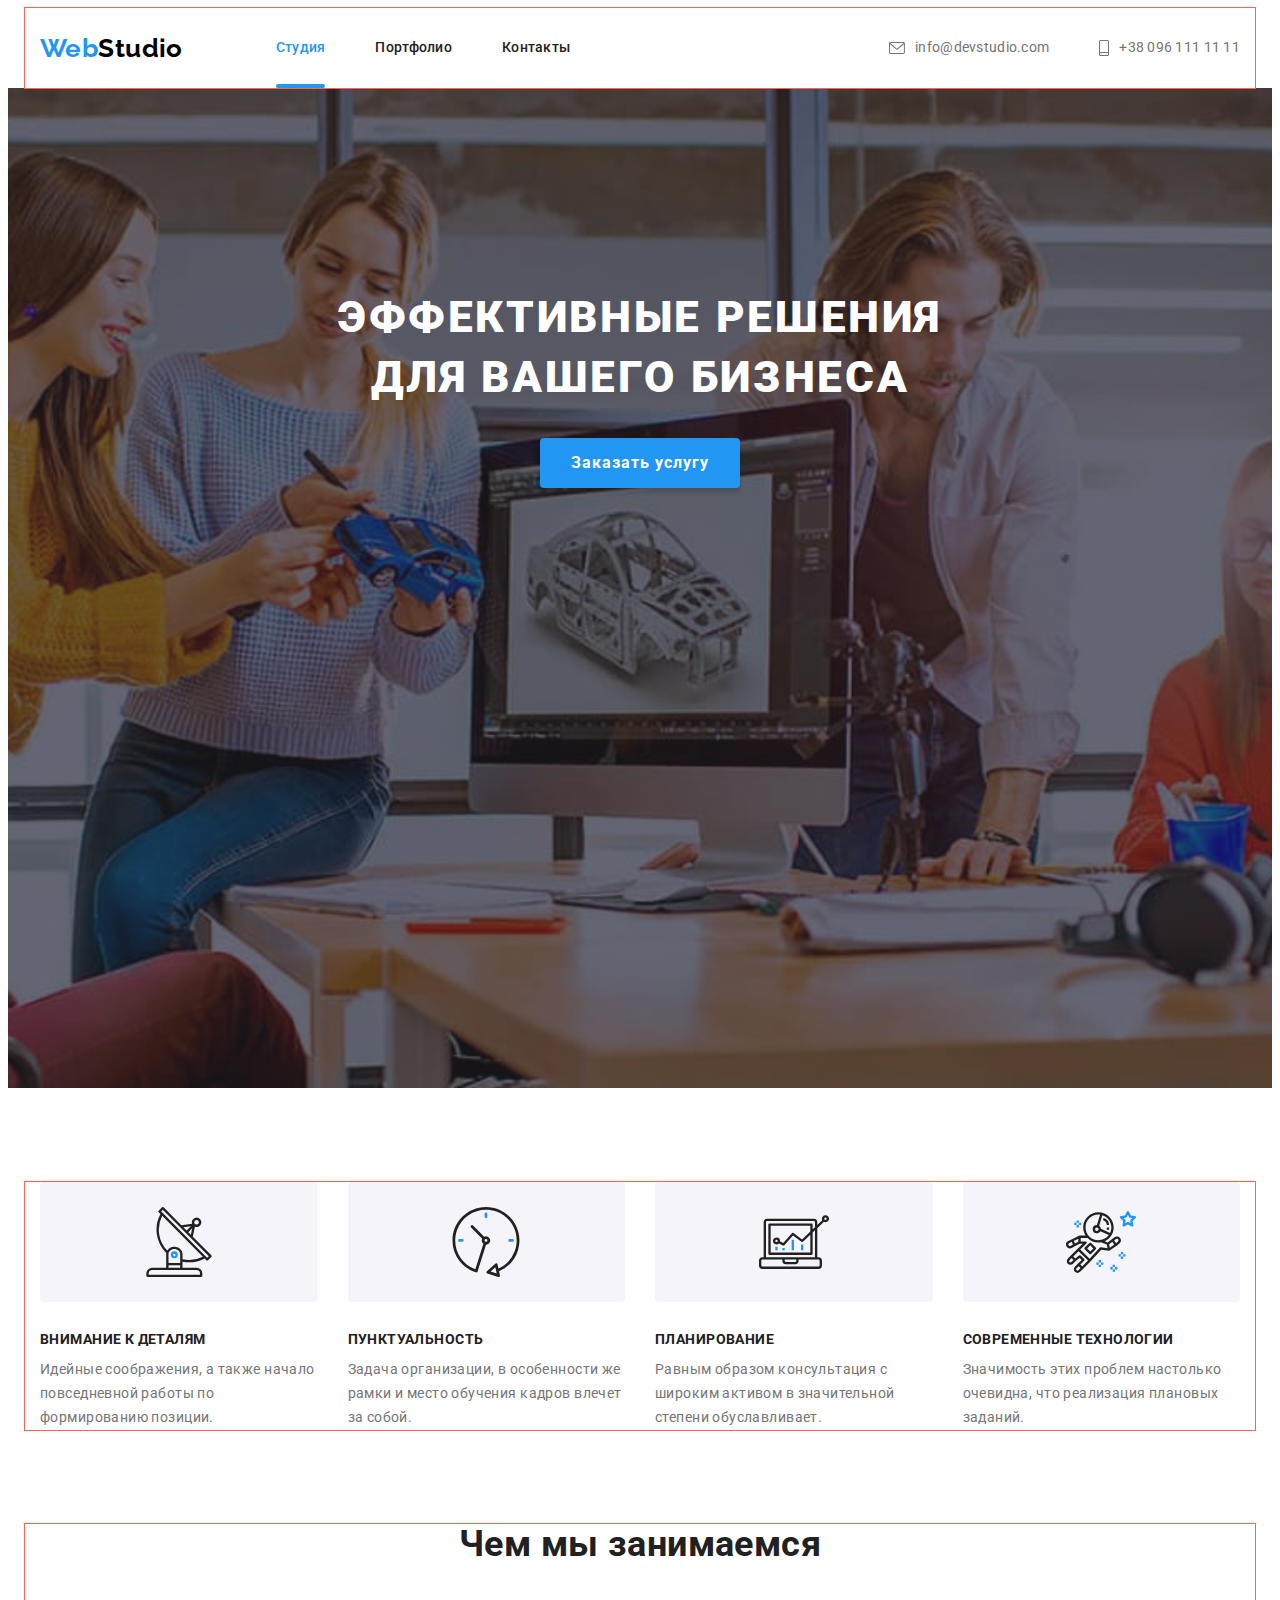
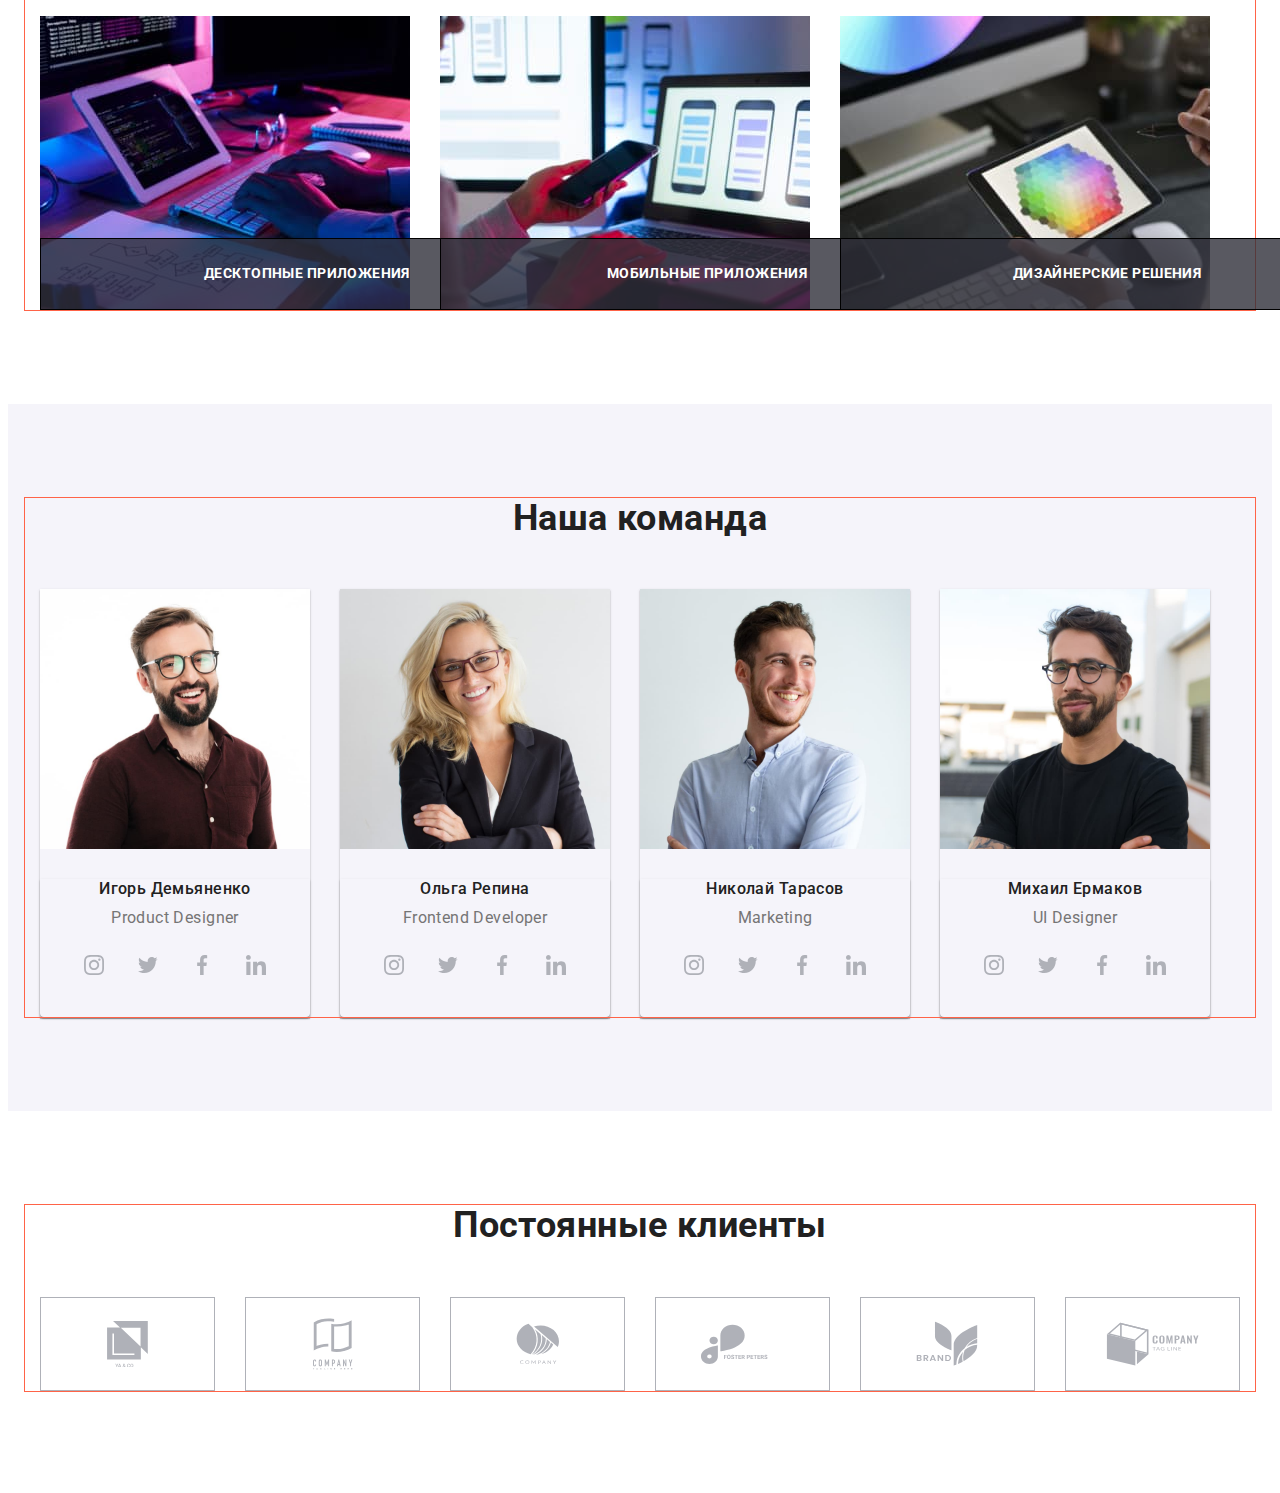
==== commit 5c47a8b8: "heder, portfolio" ====
--- a/index.html
+++ b/index.html
@@ -13,7 +13,7 @@
     <title>WebStudio</title>
 </head>
 <body>
-    <!-- <header class="header">
+    <header class="header">
         <div class="container header-container">
                 <a href="" class="logo header-logo">Web<span class="header-logo-part">Studio</span></a>
             <nav class="header-navigation">
@@ -24,12 +24,12 @@
                 </ul>
             </nav>
             <div class="header-connect">
-                <ul class="header-list list">
-                    <li class="header-item"><a href="mailto:info@devstudio.com" class="header-link-cont link">
+                <ul class="header-list header-list-connect list">
+                    <li class="header-item-connect"><a href="mailto:info@devstudio.com" class="header-link-cont link">
                         <svg class="heder-icon-mail" width="16" height="12" >
                             <use href="./images/symbol-defs.svg#icon-mail"></use>
                         </svg>info@devstudio.com</a></li>
-                    <li class="header-item"><a href="tel:+380961111111" class="header-link-cont link">
+                    <li class="header-item-connect"><a href="tel:+380961111111" class="header-link-cont link">
                         <svg class="heder-icon-tel" width="10" height="16" >
                             <use href="./images/symbol-defs.svg#icon-tel"></use>
                         </svg>+38 096 111 11 11</a>
@@ -37,12 +37,12 @@
                 </ul>
             </div>
         </div>
-    </header>  -->
+    </header> 
     <main>
-        <!-- <section class="hero overlay">
+        <section class="hero overlay">
             <h1 class="hero-tittle">Эффективные решения для вашего бизнеса</h1>
             <button type="button" class="button hero-btn" data-modal-open>Заказать услугу</button>
-        </section> -->
+        </section>
         <section class="advantage">
             <div class="container">
             <h2 class="visually-hidden "> Наши преимущества </h2>
@@ -66,7 +66,7 @@
             </ul>
             </div>
         </section>
-        <!-- <section class="about">
+        <section class="about">
             <div class="container">
             <h2 class="about-title section-title">Чем мы занимаемся</h2>
             <ul class="about-list list">
@@ -90,7 +90,7 @@
                 </li>
             </ul>
             </div>
-        </section> -->
+        </section>
         <section class="team">
             <div class="container">
             <h2 class="team-title section-title">Наша команда</h2>
--- a/css/main.min.css
+++ b/css/main.min.css
@@ -1 +1 @@
-@import"https://fonts.googleapis.com/css2?family=Raleway:wght@700&family=Roboto:wght@400;500;700;900&display=swap";:root{--sercondary-text-color: #757575;--main-text-color: #212121;--accent-color: #2196F3;--primary-white-color: #FFFFFF;--duration-time: 250ms;--timing-function: cubic-bezier(0.4, 0, 0.2, 1)}.visually-hidden{position:absolute;overflow:hidden;clip:rect(0 0 0 0);height:1px;width:1px;margin:-1px;padding:0;border:0}.about-list,.header-list,.header .container,.check-text span,.check-text,.modal-close-btn{display:-webkit-box;display:-ms-flexbox;display:flex;-webkit-box-align:center;-ms-flex-align:center;align-items:center}p,h1,h2,h3,h4,h5,h6{margin:0}ul,ol{margin:0;padding:0}img{display:block;max-width:100%;height:auto}body{font-size:14px;font-family:"Roboto",sans-serif;letter-spacing:.03em;color:var(--main-text-color);background-color:var(--primary-white-color)}.list{list-style:none;padding:0;margin:0}.link{display:block;text-decoration:none}.img{display:block;max-width:100%;height:auto}.container{width:100%;padding-left:15px;padding-right:15px;margin:0 auto;outline:1px solid tomato}@media screen and (min-width: 480px){.container{max-width:480px}}@media screen and (min-width: 768px){.container{max-width:768px}}@media screen and (min-width: 1200px){.container{max-width:1200px}}.section-title{font-size:28px;line-height:1.18;text-align:center}@media screen and (min-width: 1200px){.section-title{font-size:36px;line-height:1.16}}.logo{display:inline-block;font-family:"Raleway",sans-serif;text-decoration:none;color:var(--accent-color);font-weight:700;font-size:26px;line-height:1.19}.button{font-weight:700;font-size:16px;line-height:1.87;display:-webkit-box;display:-ms-flexbox;display:flex;letter-spacing:.06em;color:var(--primary-white-color);font-family:inherit;background-color:var(--accent-color);cursor:pointer}.backdrop{position:fixed;top:0;width:100%;height:100%;background-color:rgba(0,0,0,.2);-webkit-transition:opacity 300ms,visibility 300ms;transition:opacity 300ms,visibility 300ms}.modal{position:absolute;padding:40px;width:528px;min-height:581px;background-color:#fff;border-radius:4px;top:50%;left:50%;-webkit-transform:translate(-50%, -50%) scale(1);transform:translate(-50%, -50%) scale(1)}.backdrop.is-hidden .modal{-webkit-transform:scale(0.5);transform:scale(0.5)}.modal-close-btn{-webkit-box-pack:center;-ms-flex-pack:center;justify-content:center;position:absolute;top:8px;right:8px;width:30px;height:30px;border-radius:50%;border:1px solid rgba(0,0,0,.1);background-color:var(--primary-white-color);-webkit-transition-property:fill var(--duration-time);transition-property:fill var(--duration-time);-webkit-transition-timing-function:var(--timing-function);transition-timing-function:var(--timing-function)}.modal-close-btn:hover,.modal-close-btn:focus{fill:var(--accent-color)}.is-hidden{opacity:0;pointer-events:none;visibility:hidden}.modal-title{font-weight:700;font-size:20px;line-height:1.15;text-align:center;margin-bottom:12px}.modal-field{margin-bottom:30px}.modal-label{font-weight:400;font-size:12px;line-height:1.16;letter-spacing:.01em;color:var(--sercondary-text-color);display:block;margin-bottom:4px}.modal-input{width:100%;height:40px;padding:0;padding-left:42px;border:1px solid rgba(33,33,33,.2);border-radius:4px;outline:none;-webkit-transition-property:border-color var(--duration-time);transition-property:border-color var(--duration-time);-webkit-transition-timing-function:var(--timing-function);transition-timing-function:var(--timing-function)}.modal-input:focus{border-color:var(--accent-color);cursor:pointer}.modal-input-wrap{position:relative}.input-icon{position:absolute;left:12px;top:50%;-webkit-transform:translateY(-50%);transform:translateY(-50%);-webkit-transition-property:fill var(--duration-time);transition-property:fill var(--duration-time);-webkit-transition-timing-function:var(--timing-function);transition-timing-function:var(--timing-function)}.modal-input:focus+.input-icon{fill:var(--accent-color)}.modal-comment{width:100%;height:120px;padding:12px 16px;border:1px solid rgba(33,33,33,.2);border-radius:4px;resize:none;outline:none}.modal-comment::-webkit-input-placeholder{color:rgba(117,117,117,.5)}.modal-comment::-moz-placeholder{color:rgba(117,117,117,.5)}.modal-comment:-ms-input-placeholder{color:rgba(117,117,117,.5)}.modal-comment::-ms-input-placeholder{color:rgba(117,117,117,.5)}.modal-comment::placeholder{color:rgba(117,117,117,.5)}.modal-comment:focus{border-color:var(--accent-color);cursor:pointer}.sent-btn{display:block;margin-right:auto;margin-left:auto;min-width:200px;padding-top:10px;padding-bottom:10px;border-radius:4px;border:none;-webkit-box-shadow:0px 4px 4px rgba(0,0,0,.15);box-shadow:0px 4px 4px rgba(0,0,0,.15)}.sent-btn:hover,.sent-btn:focus{background-color:#188ce8}.check-text{color:var(--sercondary-text-color);line-height:1.7;-webkit-box-pack:center;-ms-flex-pack:center;justify-content:center;margin-bottom:30px}.check-text span{width:16px;height:15px;border:2px solid #212121;border-radius:3px;margin-right:7px;-webkit-box-pack:center;-ms-flex-pack:center;justify-content:center;-webkit-transition-property:border-color;transition-property:border-color;-webkit-transition-duration:var(--duration-time);transition-duration:var(--duration-time);-webkit-transition-timing-function:var(--timing-function);transition-timing-function:var(--timing-function)}.input-check:checked+.check-text span{background-color:var(--accent-color);border:none}.input-check:focus+.check-text span{border-color:var(--accent-color)}.check-icon{fill:rgba(0,0,0,0)}.input-check:checked+.check-text .check-icon{fill:var(--primary-white-color)}.check-conditions{text-decoration:none;-webkit-text-decoration-line:underline;text-decoration-line:underline;color:var(--accent-color)}.header{border-bottom:1px;border-bottom-color:#ececec}.header-logo{margin-right:93px}.header-connect{margin-left:auto}.header-logo-part{color:#000}.header-item:not(:last-child){position:relative;margin-right:50px}.header-link{padding-top:32px;padding-bottom:32px;font-weight:500;line-height:1.14;letter-spacing:.02em;color:inherit}.header-link-cont{padding-top:32px;padding-bottom:32px;color:var(--sercondary-text-color);display:-webkit-box;display:-ms-flexbox;display:flex;-webkit-box-align:center;-ms-flex-align:center;align-items:center}.header-link,.header-link-cont,.header-link,.header-link-cont,.logo,.link-footer,.link-footer{-webkit-transition-property:color;transition-property:color;-webkit-transition-duration:var(--duration-time);transition-duration:var(--duration-time);-webkit-transition-timing-function:var(--timing-function);transition-timing-function:var(--timing-function)}.header-link:hover,.header-link-cont:hover,.header-link:focus,.header-link-cont:focus,.current,.logo:focus,.link-footer:focus,.link-footer:hover{color:var(--accent-color)}.heder-icon-tel,.heder-icon-mail{fill:currentColor;margin-right:10px}.header-link-now::after{content:"";position:absolute;left:0;bottom:0;display:block;width:100%;height:4px;border-radius:2px;background-color:var(--accent-color)}.hero{padding-left:15px;padding-right:15px;margin-top:auto;margin-bottom:auto;text-align:center;background-color:#2f303a}@media screen and (min-width: 480px){.hero{width:480px;padding-top:118px;padding-bottom:118px}}@media screen and (min-width: 768px){.hero{width:768px;padding-top:118px;padding-bottom:118px}}@media screen and (min-width: 1200px){.hero{padding-top:200px;padding-bottom:200px}}@media screen and (min-width: 480px){.hero-tittle{font-weight:900;font-size:26px;line-height:1.61;text-align:center;letter-spacing:.06em;text-transform:uppercase;color:#fff;max-width:360px;margin-left:auto;margin-right:auto;margin-bottom:30px;text-align:center}}.hero-btn{display:inline-block;min-width:200px;padding-top:10px;padding-bottom:10px;border-radius:4px;border:none;-webkit-box-shadow:0px 4px 4px rgba(0,0,0,.15);box-shadow:0px 4px 4px rgba(0,0,0,.15)}.overlay{margin-left:auto;margin-right:auto;background-image:-webkit-gradient(linear, left top, left bottom, from(rgba(47, 48, 58, 0.4)), to(rgba(47, 48, 58, 0.4))),url(../images/hero_img.jpg);background-image:linear-gradient(rgba(47, 48, 58, 0.4), rgba(47, 48, 58, 0.4)),url(../images/hero_img.jpg);background-repeat:no-repeat;background-position:center;background-size:cover}@media screen and (min-width: 480px){.overlay{min-width:480px;height:400px}}.advantage{padding-top:60px;padding-bottom:60px}@media screen and (min-width: 1200px){.advantage{padding-top:94px;padding-bottom:94px}}@media screen and (min-width: 768px){.preference-list{display:-webkit-box;display:-ms-flexbox;display:flex;-ms-flex-wrap:wrap;flex-wrap:wrap;margin-left:-30px}}.preference-item::before{content:"";display:block;height:120px;background-repeat:no-repeat;background-position:center;background-color:#f5f4fa;border-radius:4px;margin-bottom:30px}.preference-item:not(:last-child){margin-bottom:30px}@media screen and (min-width: 768px){.preference-item{width:calc(50% - 30px);margin-left:30px}}@media screen and (min-width: 1200px){.preference-item{width:calc(25% - 30px)}}.icon-antena::before{background-image:url("../images/antenna 1.svg")}.icon-clock::before{background-image:url("../images/clock 1.svg")}.icon-diagram::before{background-image:url("../images/diagram 1.svg")}.icon-astronaut::before{background-image:url("../images/astronaut 1.svg")}.preference-heading{margin-bottom:10px;font-size:14px;line-height:1.14;text-align:center;text-transform:uppercase;color:var(--main-text-color)}@media screen and (min-width: 768px){.preference-heading{text-align:left}}.preference-desc{line-height:1.71;color:var(--sercondary-text-color)}.about{padding-top:0;padding-bottom:94px}.about-title{margin-bottom:50px}.about-item:not(:last-child):not(:last-child){margin-right:30px}.about-wrap{position:relative}.about-descr{position:absolute;display:block;bottom:0;border:1px solid #000;width:100%;color:#fff;background-color:rgba(47,48,58,.8);padding:27px 81px;font-size:14px;line-height:1.14;text-transform:uppercase;text-align:center}.team{padding-top:60px;padding-bottom:60px;background-color:#f5f4fa}@media screen and (min-width: 1200px){.team{padding-top:94px;padding-bottom:94px}}.team-title{margin-bottom:30px}@media screen and (min-width: 1200px){.team-title{margin-bottom:50px}}@media screen and (min-width: 768px){.team-list{display:-webkit-box;display:-ms-flexbox;display:flex;-ms-flex-wrap:wrap;flex-wrap:wrap;margin-left:-30px}}.team-item{-webkit-box-shadow:0px 1px 3px rgba(0,0,0,.12),0px 1px 1px rgba(0,0,0,.14),0px 2px 1px rgba(0,0,0,.2);box-shadow:0px 1px 3px rgba(0,0,0,.12),0px 1px 1px rgba(0,0,0,.14),0px 2px 1px rgba(0,0,0,.2)}.team-item:not(:last-child){margin-bottom:30px}@media screen and (min-width: 768px){.team-item{width:calc(50% - 30px);margin-left:30px}}@media screen and (min-width: 1200px){.team-item{width:calc(25% - 30px)}}.team-image{margin-bottom:30px}.team-container{padding:0px 122px 24px 122px;-webkit-box-shadow:0px 1px 3px rgba(0,0,0,.12),0px 1px 1px rgba(0,0,0,.14),0px 2px 1px rgba(0,0,0,.2);box-shadow:0px 1px 3px rgba(0,0,0,.12),0px 1px 1px rgba(0,0,0,.14),0px 2px 1px rgba(0,0,0,.2);border-radius:0px 0px 4px 4px}@media screen and (min-width: 768px){.team-container{padding:0px 74px 24px 74px}}@media screen and (min-width: 1200px){.team-container{padding:0px 32px 30px 32px}}.team-member{margin-bottom:10px;font-weight:500;font-size:16px;line-height:1.19;text-align:center}.team-profession{font-size:16px;line-height:1.19;text-align:center;color:var(--sercondary-text-color);margin-bottom:16px}.team-soc-list{display:-webkit-box;display:-ms-flexbox;display:flex;-webkit-box-pack:center;-ms-flex-pack:center;justify-content:center}.team-soc-item+.team-soc-item{margin-left:10px}.team-soc-link{width:44px;height:44px;display:-webkit-box;display:-ms-flexbox;display:flex;-webkit-box-pack:center;-ms-flex-pack:center;justify-content:center;-webkit-box-align:center;-ms-flex-align:center;align-items:center;-webkit-transition-property:background-color,border-radius;transition-property:background-color,border-radius;-webkit-transition-duration:var(--duration-time);transition-duration:var(--duration-time);-webkit-transition-timing-function:var(--timing-function);transition-timing-function:var(--timing-function)}.team-soc-link:hover,.team-soc-link:focus{background-color:var(--accent-color);border-radius:50%}.team-item-icon{fill:#afb1b8;-webkit-transition-property:fill;transition-property:fill;-webkit-transition-duration:var(--duration-time);transition-duration:var(--duration-time);-webkit-transition-timing-function:var(--timing-function);transition-timing-function:var(--timing-function)}.team-soc-link:hover .team-item-icon,.team-soc-link:focus .team-item-icon{fill:var(--primary-white-color)}.client{padding-top:60px;padding-bottom:60px}@media screen and (min-width: 1200px){.client{padding-top:94px;padding-bottom:94px}}.client-title{margin-bottom:30px}@media screen and (min-width: 1200px){.client-title{margin-bottom:50px}}.client-list{display:-webkit-box;display:-ms-flexbox;display:flex;-ms-flex-wrap:wrap;flex-wrap:wrap;-webkit-box-pack:center;-ms-flex-pack:center;justify-content:center;margin-left:-30px;margin-bottom:-30px}@media screen and (min-width: 1200px){.client-list{-ms-flex-wrap:nowrap;flex-wrap:nowrap;margin-left:0;margin-bottom:0;margin-right:-30px}}.client-item{width:calc((100% - 60px)/2);margin-left:30px;margin-bottom:30px}@media screen and (min-width: 768px){.client-item{width:calc((100% - 90px)/3);margin-left:30px;margin-bottom:30px}}@media screen and (min-width: 1200px){.client-item{margin-right:30px}}.client-link{width:210px;height:92px;display:-webkit-box;display:-ms-flexbox;display:flex;-webkit-box-pack:center;-ms-flex-pack:center;justify-content:center;-webkit-box-align:center;-ms-flex-align:center;align-items:center;border:1px solid #afb1b8;-webkit-transition-property:border;transition-property:border;-webkit-transition-duration:var(--duration-time);transition-duration:var(--duration-time);-webkit-transition-timing-function:var(--timing-function);transition-timing-function:var(--timing-function)}@media screen and (min-width: 768px){.client-link{width:226px}}@media screen and (min-width: 1200px){.client-link{width:170px}}.client-link:hover,.client-link:focus{border:1px solid var(--accent-color)}.client-item-icon{fill:#afb1b8;-webkit-transition-property:fill;transition-property:fill;-webkit-transition-duration:var(--duration-time);transition-duration:var(--duration-time);-webkit-transition-timing-function:var(--timing-function);transition-timing-function:var(--timing-function)}.client-link:hover .client-item-icon,.client-link:focus .client-item-icon{fill:var(--accent-color)}.footer{padding-top:60px;padding-bottom:60px;background-color:#2f303a}.footer-container{display:-webkit-box;display:-ms-flexbox;display:flex;-webkit-box-align:baseline;-ms-flex-align:baseline;align-items:baseline}.footer-first{margin-right:70px}.footer-logo{margin-bottom:20px}.footer-logo-part{display:inline-block;color:var(--primary-white-color)}.footer-link{font-weight:400;line-height:1.71}.footer-addres{margin-bottom:9px}.footer-addr{font-style:normal;color:var(--primary-white-color)}.footer-item:not(:last-child){margin-bottom:9px}.link-footer{color:rgba(255,255,255,.6)}.connect{margin-right:93px}.connect-title{font-size:14px;color:var(--primary-white-color);text-transform:uppercase;margin-bottom:20px}.connect-soc-list{display:-webkit-box;display:-ms-flexbox;display:flex}.connect-soc-link{width:44px;height:44px;display:-webkit-box;display:-ms-flexbox;display:flex;-webkit-box-pack:center;-ms-flex-pack:center;justify-content:center;-webkit-box-align:center;-ms-flex-align:center;align-items:center;background-color:rgba(255,255,255,.1);border-radius:50%;-webkit-transition-property:background-color,border-radius;transition-property:background-color,border-radius;-webkit-transition-duration:var(--duration-time);transition-duration:var(--duration-time);-webkit-transition-timing-function:var(--timing-function);transition-timing-function:var(--timing-function)}.connect-soc-link:hover,.connect-soc-link:focus{background-color:var(--accent-color);border-radius:50%}.connect-item-icon{fill:var(--primary-white-color);-webkit-transition-property:fill;transition-property:fill;-webkit-transition-duration:var(--duration-time);transition-duration:var(--duration-time);-webkit-transition-timing-function:var(--timing-function);transition-timing-function:var(--timing-function)}.connect-soc-link:hover .connect-item-icon,.connect-soc-link:focus .connect-item-icon{fill:var(--primary-white-color)}.connect-soc-item+.connect-soc-item{margin-left:10px}.submit-title{font-weight:700;text-transform:uppercase;color:var(--primary-white-color);margin-bottom:20px}.submit-fild{display:-webkit-box;display:-ms-flexbox;display:flex}.submit-input{width:358px;border:1px solid rgba(255,255,255,.3);-webkit-filter:drop-shadow(0px 4px 4px rgba(0, 0, 0, 0.15));filter:drop-shadow(0px 4px 4px rgba(0, 0, 0, 0.15));border-radius:4px;background-color:inherit;font-size:16px;line-height:1.25;padding-top:15px;padding-bottom:15px;padding-left:16px;margin-right:12px;color:var(--primary-white-color)}.submit-input::-webkit-input-placeholder{color:rgba(255,255,255,.6)}.submit-input::-moz-placeholder{color:rgba(255,255,255,.6)}.submit-input:-ms-input-placeholder{color:rgba(255,255,255,.6)}.submit-input::-ms-input-placeholder{color:rgba(255,255,255,.6)}.submit-input::placeholder{color:rgba(255,255,255,.6)}.submit-btn{position:relative;min-width:200px;padding:10px 28px;border-radius:4px;border:none;-webkit-box-shadow:0px 4px 4px rgba(0,0,0,.15);box-shadow:0px 4px 4px rgba(0,0,0,.15)}.submit-icon-send{position:absolute;right:28px;bottom:13px;fill:var(--primary-white-color)}.portfolio{padding-top:94px;padding-bottom:94px}.filter-list{display:-webkit-box;display:-ms-flexbox;display:flex;margin-bottom:34px;-webkit-box-pack:center;-ms-flex-pack:center;justify-content:center}.filter-item:not(:last-child){margin-right:8px}.filter-btn{padding:6px 22px;border-radius:4px;border-color:rgba(0,0,0,0);font-weight:500;font-size:16px;line-height:1.62;text-align:center;background:#f5f4fa;color:var(--main-text-color);font-family:inherit;cursor:pointer;-webkit-transition-property:color,background-color,-webkit-box-shadow;transition-property:color,background-color,-webkit-box-shadow;transition-property:color,background-color,box-shadow;transition-property:color,background-color,box-shadow,-webkit-box-shadow;-webkit-transition-duration:var(--duration-time);transition-duration:var(--duration-time);-webkit-transition-timing-function:var(--timing-function);transition-timing-function:var(--timing-function)}.filter-btn:hover,.filter-btn:focus{color:var(--primary-white-color);background-color:var(--accent-color);-webkit-box-shadow:0px 4px 4px rgba(0,0,0,.25),0px 3px 1px rgba(0,0,0,.1),0px 1px 2px rgba(0,0,0,.08),0px 2px 2px rgba(0,0,0,.12);box-shadow:0px 4px 4px rgba(0,0,0,.25),0px 3px 1px rgba(0,0,0,.1),0px 1px 2px rgba(0,0,0,.08),0px 2px 2px rgba(0,0,0,.12)}.filter-btn.current{color:var(--primary-white-color);background-color:var(--accent-color);-webkit-box-shadow:0px 3px 1px rgba(0,0,0,.1),0px 1px 2px rgba(0,0,0,.08),0px 2px 2px rgba(0,0,0,.12);box-shadow:0px 3px 1px rgba(0,0,0,.1),0px 1px 2px rgba(0,0,0,.08),0px 2px 2px rgba(0,0,0,.12)}.projects-list{display:-webkit-box;display:-ms-flexbox;display:flex;-ms-flex-wrap:wrap;flex-wrap:wrap;margin-left:-30px;margin-bottom:-30px}.projects-item{width:calc((100% - 90px)/3);margin-left:30px;margin-bottom:30px;-webkit-transition-property:-webkit-box-shadow;transition-property:-webkit-box-shadow;transition-property:box-shadow;transition-property:box-shadow, -webkit-box-shadow;-webkit-transition-duration:var(--duration-time);transition-duration:var(--duration-time);-webkit-transition-timing-function:var(--timing-function);transition-timing-function:var(--timing-function)}.projects-item:hover,.projects-item:focus{-webkit-box-shadow:0px 1px 1px rgba(0,0,0,.12),0px 4px 4px rgba(0,0,0,.06),1px 4px 6px rgba(0,0,0,.16);box-shadow:0px 1px 1px rgba(0,0,0,.12),0px 4px 4px rgba(0,0,0,.06),1px 4px 6px rgba(0,0,0,.16)}.projects-wrap{position:relative;overflow:hidden}.overlay-text{position:absolute;top:0;color:#fff;background-color:rgba(33,150,243,.9);font-size:18px;line-height:1.55;padding:63px 24px;-webkit-transform:translateY(101%);transform:translateY(101%);-webkit-transition-property:-webkit-transform;transition-property:-webkit-transform;transition-property:transform;transition-property:transform, -webkit-transform;-webkit-transition-duration:var(--duration-time);transition-duration:var(--duration-time);-webkit-transition-timing-function:var(--timing-function);transition-timing-function:var(--timing-function);overflow:auto}.projects-item:hover .overlay-text{-webkit-transform:translateY(0%);transform:translateY(0%)}.project-container{padding:20px 24px;border:1px solid #eee;border-top:none}.project-name{margin-bottom:4px;font-size:18px;line-height:2;letter-spacing:.06em;color:var(--main-text-color)}.project-type{color:var(--sercondary-text-color)}/*# sourceMappingURL=main.min.css.map */+@import"https://fonts.googleapis.com/css2?family=Raleway:wght@700&family=Roboto:wght@400;500;700;900&display=swap";:root{--sercondary-text-color: #757575;--main-text-color: #212121;--accent-color: #2196F3;--primary-white-color: #FFFFFF;--duration-time: 250ms;--timing-function: cubic-bezier(0.4, 0, 0.2, 1)}.visually-hidden{position:absolute;overflow:hidden;clip:rect(0 0 0 0);height:1px;width:1px;margin:-1px;padding:0;border:0}.about-list,.header-list,.header .container,.check-text span,.check-text,.modal-close-btn{display:-webkit-box;display:-ms-flexbox;display:flex;-webkit-box-align:center;-ms-flex-align:center;align-items:center}p,h1,h2,h3,h4,h5,h6{margin:0}ul,ol{margin:0;padding:0}img{display:block;max-width:100%;height:auto}body{font-size:14px;font-family:"Roboto",sans-serif;letter-spacing:.03em;color:var(--main-text-color);background-color:var(--primary-white-color)}.list{list-style:none;padding:0;margin:0}.link{display:block;text-decoration:none}.img{display:block;max-width:100%;height:auto}.container{width:100%;padding-left:15px;padding-right:15px;margin:0 auto;outline:1px solid tomato}@media screen and (min-width: 480px){.container{max-width:480px}}@media screen and (min-width: 768px){.container{max-width:768px}}@media screen and (min-width: 1200px){.container{max-width:1200px}}.section-title{font-size:28px;line-height:1.18;text-align:center}@media screen and (min-width: 1200px){.section-title{font-size:36px;line-height:1.16}}.logo{display:inline-block;font-family:"Raleway",sans-serif;text-decoration:none;color:var(--accent-color);font-weight:700;font-size:24px;line-height:1.17}@media screen and (min-width: 1200px){.logo{font-size:26px;line-height:1.19}}.button{font-weight:700;font-size:16px;line-height:1.87;display:-webkit-box;display:-ms-flexbox;display:flex;letter-spacing:.06em;color:var(--primary-white-color);font-family:inherit;background-color:var(--accent-color);cursor:pointer}.backdrop{position:fixed;top:0;width:100%;height:100%;background-color:rgba(0,0,0,.2);-webkit-transition:opacity 300ms,visibility 300ms;transition:opacity 300ms,visibility 300ms}.modal{position:absolute;padding:40px;width:528px;min-height:581px;background-color:#fff;border-radius:4px;top:50%;left:50%;-webkit-transform:translate(-50%, -50%) scale(1);transform:translate(-50%, -50%) scale(1)}.backdrop.is-hidden .modal{-webkit-transform:scale(0.5);transform:scale(0.5)}.modal-close-btn{-webkit-box-pack:center;-ms-flex-pack:center;justify-content:center;position:absolute;top:8px;right:8px;width:30px;height:30px;border-radius:50%;border:1px solid rgba(0,0,0,.1);background-color:var(--primary-white-color);-webkit-transition-property:fill var(--duration-time);transition-property:fill var(--duration-time);-webkit-transition-timing-function:var(--timing-function);transition-timing-function:var(--timing-function)}.modal-close-btn:hover,.modal-close-btn:focus{fill:var(--accent-color)}.is-hidden{opacity:0;pointer-events:none;visibility:hidden}.modal-title{font-weight:700;font-size:20px;line-height:1.15;text-align:center;margin-bottom:12px}.modal-field{margin-bottom:30px}.modal-label{font-weight:400;font-size:12px;line-height:1.16;letter-spacing:.01em;color:var(--sercondary-text-color);display:block;margin-bottom:4px}.modal-input{width:100%;height:40px;padding:0;padding-left:42px;border:1px solid rgba(33,33,33,.2);border-radius:4px;outline:none;-webkit-transition-property:border-color var(--duration-time);transition-property:border-color var(--duration-time);-webkit-transition-timing-function:var(--timing-function);transition-timing-function:var(--timing-function)}.modal-input:focus{border-color:var(--accent-color);cursor:pointer}.modal-input-wrap{position:relative}.input-icon{position:absolute;left:12px;top:50%;-webkit-transform:translateY(-50%);transform:translateY(-50%);-webkit-transition-property:fill var(--duration-time);transition-property:fill var(--duration-time);-webkit-transition-timing-function:var(--timing-function);transition-timing-function:var(--timing-function)}.modal-input:focus+.input-icon{fill:var(--accent-color)}.modal-comment{width:100%;height:120px;padding:12px 16px;border:1px solid rgba(33,33,33,.2);border-radius:4px;resize:none;outline:none}.modal-comment::-webkit-input-placeholder{color:rgba(117,117,117,.5)}.modal-comment::-moz-placeholder{color:rgba(117,117,117,.5)}.modal-comment:-ms-input-placeholder{color:rgba(117,117,117,.5)}.modal-comment::-ms-input-placeholder{color:rgba(117,117,117,.5)}.modal-comment::placeholder{color:rgba(117,117,117,.5)}.modal-comment:focus{border-color:var(--accent-color);cursor:pointer}.sent-btn{display:block;margin-right:auto;margin-left:auto;min-width:200px;padding-top:10px;padding-bottom:10px;border-radius:4px;border:none;-webkit-box-shadow:0px 4px 4px rgba(0,0,0,.15);box-shadow:0px 4px 4px rgba(0,0,0,.15)}.sent-btn:hover,.sent-btn:focus{background-color:#188ce8}.check-text{color:var(--sercondary-text-color);line-height:1.7;-webkit-box-pack:center;-ms-flex-pack:center;justify-content:center;margin-bottom:30px}.check-text span{width:16px;height:15px;border:2px solid #212121;border-radius:3px;margin-right:7px;-webkit-box-pack:center;-ms-flex-pack:center;justify-content:center;-webkit-transition-property:border-color;transition-property:border-color;-webkit-transition-duration:var(--duration-time);transition-duration:var(--duration-time);-webkit-transition-timing-function:var(--timing-function);transition-timing-function:var(--timing-function)}.input-check:checked+.check-text span{background-color:var(--accent-color);border:none}.input-check:focus+.check-text span{border-color:var(--accent-color)}.check-icon{fill:rgba(0,0,0,0)}.input-check:checked+.check-text .check-icon{fill:var(--primary-white-color)}.check-conditions{text-decoration:none;-webkit-text-decoration-line:underline;text-decoration-line:underline;color:var(--accent-color)}.header{border-bottom:1px;border-bottom-color:#ececec;padding-top:16px;padding-bottom:16px}@media screen and (min-width: 768px){.header{padding-top:0;padding-bottom:0}}@media screen and (min-width: 768px){.header-logo{margin-right:88px}}@media screen and (min-width: 1200px){.header-logo{margin-right:93px}}.header-logo-part{color:#000}@media screen and (max-width: 767px){.header-navigation{display:none}}.header-item:not(:last-child){position:relative;margin-right:50px}.header-link{padding-top:32px;padding-bottom:32px;font-weight:500;line-height:1.14;letter-spacing:.02em;color:inherit}.header-connect{margin-left:auto}@media screen and (max-width: 767px){.header-connect{display:none}}.header-list-connect{display:block}@media screen and (min-width: 1200px){.header-list-connect{display:-webkit-box;display:-ms-flexbox;display:flex}}@media screen and (min-width: 768px){.header-item-connect:not(:last-child){margin-bottom:10px}}@media screen and (min-width: 1200px){.header-item-connect:not(:last-child){margin-right:50px;margin-bottom:0}}@media screen and (min-width: 768px){.header-link-cont{font-size:12px;line-height:1.17;letter-spacing:.02em;color:var(--sercondary-text-color)}}@media screen and (min-width: 1200px){.header-link-cont{padding-top:32px;padding-bottom:32px;font-size:14px;line-height:1.14;display:-webkit-box;display:-ms-flexbox;display:flex;-webkit-box-align:center;-ms-flex-align:center;align-items:center;-webkit-box-pack:center;-ms-flex-pack:center;justify-content:center}}.header-link,.header-link-cont,.header-link,.header-link-cont,.logo,.link-footer,.link-footer{-webkit-transition-property:color;transition-property:color;-webkit-transition-duration:var(--duration-time);transition-duration:var(--duration-time);-webkit-transition-timing-function:var(--timing-function);transition-timing-function:var(--timing-function)}.header-link:hover,.header-link-cont:hover,.header-link:focus,.header-link-cont:focus,.current,.logo:focus,.link-footer:focus,.link-footer:hover{color:var(--accent-color)}.heder-icon-tel,.heder-icon-mail{fill:currentColor;margin-right:10px}.header-link-now::after{content:"";position:absolute;left:0;bottom:0;display:block;width:100%;height:4px;border-radius:2px;background-color:var(--accent-color)}.hero{width:100%;padding-top:118px;padding-bottom:118px;text-align:center;background-color:#2f303a}@media screen and (min-width: 480px){.hero{max-width:480px}}@media screen and (min-width: 768px){.hero{max-width:768px}}@media screen and (min-width: 1200px){.hero{max-width:1200px;padding-top:200px;padding-bottom:200px}}.hero-tittle{margin-top:0;margin-left:auto;margin-right:auto;margin-bottom:30px;text-align:center;font-weight:900;max-width:360px;font-size:26px;line-height:1.62;letter-spacing:.06em;text-transform:uppercase;color:var(--primary-white-color)}@media screen and (min-width: 1200px){.hero-tittle{font-size:44px;line-height:1.36;max-width:696px}}.hero-btn{display:inline-block;min-width:200px;padding-top:10px;padding-bottom:10px;border-radius:4px;border:none;-webkit-box-shadow:0px 4px 4px rgba(0,0,0,.15);box-shadow:0px 4px 4px rgba(0,0,0,.15)}.overlay{height:400px;margin-left:auto;margin-right:auto;background-image:-webkit-gradient(linear, left top, left bottom, from(rgba(47, 48, 58, 0.4)), to(rgba(47, 48, 58, 0.4))),url(../images/hero_img.jpg);background-image:linear-gradient(rgba(47, 48, 58, 0.4), rgba(47, 48, 58, 0.4)),url(../images/hero_img.jpg);background-repeat:no-repeat;background-position:center;background-size:cover}@media screen and (min-width: 1200px){.overlay{max-width:1600px;height:600px}}.advantage{padding-top:60px;padding-bottom:60px}@media screen and (min-width: 1200px){.advantage{padding-top:94px;padding-bottom:94px}}.preference-list{margin-bottom:-30px}@media screen and (min-width: 768px){.preference-list{display:-webkit-box;display:-ms-flexbox;display:flex;-ms-flex-wrap:wrap;flex-wrap:wrap;margin-left:-30px}}@media screen and (min-width: 1200px){.preference-list{margin-bottom:0}}.preference-item{margin-bottom:30px}.preference-item::before{content:"";display:block;height:120px;background-repeat:no-repeat;background-position:center;background-color:#f5f4fa;border-radius:4px;margin-bottom:30px}@media screen and (min-width: 768px){.preference-item{width:calc(50% - 30px);margin-left:30px}}@media screen and (min-width: 1200px){.preference-item{width:calc(25% - 30px);margin-bottom:0}}.icon-antena::before{background-image:url("../images/antenna 1.svg")}.icon-clock::before{background-image:url("../images/clock 1.svg")}.icon-diagram::before{background-image:url("../images/diagram 1.svg")}.icon-astronaut::before{background-image:url("../images/astronaut 1.svg")}.preference-heading{margin-bottom:10px;font-size:14px;line-height:1.14;text-align:center;text-transform:uppercase;color:var(--main-text-color)}@media screen and (min-width: 768px){.preference-heading{text-align:left}}.preference-desc{line-height:1.71;color:var(--sercondary-text-color)}.about{padding-top:0;padding-bottom:94px}@media screen and (max-width: 1200px){.about{display:none}}.about-title{margin-bottom:50px}.about-item:not(:last-child):not(:last-child){margin-right:30px}.about-wrap{position:relative}.about-descr{position:absolute;display:block;bottom:0;border:1px solid #000;width:100%;color:#fff;background-color:rgba(47,48,58,.8);padding:27px 81px;font-size:14px;line-height:1.14;text-transform:uppercase;text-align:center}.team{padding-top:60px;padding-bottom:60px;background-color:#f5f4fa}@media screen and (min-width: 1200px){.team{padding-top:94px;padding-bottom:94px}}.team-title{margin-bottom:30px}@media screen and (min-width: 1200px){.team-title{margin-bottom:50px}}.team-list{margin-bottom:-30px}@media screen and (min-width: 768px){.team-list{display:-webkit-box;display:-ms-flexbox;display:flex;-ms-flex-wrap:wrap;flex-wrap:wrap;margin-left:-30px}}@media screen and (min-width: 1200px){.team-list{margin-left:0;margin-bottom:0}}.team-item{-webkit-box-shadow:0px 1px 3px rgba(0,0,0,.12),0px 1px 1px rgba(0,0,0,.14),0px 2px 1px rgba(0,0,0,.2);box-shadow:0px 1px 3px rgba(0,0,0,.12),0px 1px 1px rgba(0,0,0,.14),0px 2px 1px rgba(0,0,0,.2);margin-bottom:30px}@media screen and (min-width: 768px){.team-item{width:calc(50% - 30px);margin-left:30px}}@media screen and (min-width: 1200px){.team-item{width:calc(25% - 30px);margin-bottom:0;margin-left:0}.team-item:not(:last-child){margin-right:30px}}.team-image{margin-bottom:30px}.team-container{padding:0px 122px 24px 122px;-webkit-box-shadow:0px 1px 3px rgba(0,0,0,.12),0px 1px 1px rgba(0,0,0,.14),0px 2px 1px rgba(0,0,0,.2);box-shadow:0px 1px 3px rgba(0,0,0,.12),0px 1px 1px rgba(0,0,0,.14),0px 2px 1px rgba(0,0,0,.2);border-radius:0px 0px 4px 4px}@media screen and (min-width: 768px){.team-container{padding:0px 74px 24px 74px}}@media screen and (min-width: 1200px){.team-container{padding:0px 32px 30px 32px}}.team-member{margin-bottom:10px;font-weight:500;font-size:16px;line-height:1.19;text-align:center}.team-profession{font-size:16px;line-height:1.19;text-align:center;color:var(--sercondary-text-color);margin-bottom:16px}.team-soc-list{display:-webkit-box;display:-ms-flexbox;display:flex;-webkit-box-pack:center;-ms-flex-pack:center;justify-content:center}.team-soc-item+.team-soc-item{margin-left:10px}.team-soc-link{width:44px;height:44px;display:-webkit-box;display:-ms-flexbox;display:flex;-webkit-box-pack:center;-ms-flex-pack:center;justify-content:center;-webkit-box-align:center;-ms-flex-align:center;align-items:center;-webkit-transition-property:background-color,border-radius;transition-property:background-color,border-radius;-webkit-transition-duration:var(--duration-time);transition-duration:var(--duration-time);-webkit-transition-timing-function:var(--timing-function);transition-timing-function:var(--timing-function)}.team-soc-link:hover,.team-soc-link:focus{background-color:var(--accent-color);border-radius:50%}.team-item-icon{fill:#afb1b8;-webkit-transition-property:fill;transition-property:fill;-webkit-transition-duration:var(--duration-time);transition-duration:var(--duration-time);-webkit-transition-timing-function:var(--timing-function);transition-timing-function:var(--timing-function)}.team-soc-link:hover .team-item-icon,.team-soc-link:focus .team-item-icon{fill:var(--primary-white-color)}.client{padding-top:60px;padding-bottom:60px}@media screen and (min-width: 1200px){.client{padding-top:94px;padding-bottom:94px}}.client-title{margin-bottom:30px}@media screen and (min-width: 1200px){.client-title{margin-bottom:50px}}.client-list{display:-webkit-box;display:-ms-flexbox;display:flex;-ms-flex-wrap:wrap;flex-wrap:wrap;-webkit-box-pack:center;-ms-flex-pack:center;justify-content:center;margin-left:-30px;margin-bottom:-30px}@media screen and (min-width: 1200px){.client-list{margin-bottom:0}}.client-item{width:calc(50% - 30px);margin-left:30px;margin-bottom:30px}@media screen and (min-width: 768px){.client-item{width:calc(33.3333333333% - 30px)}}@media screen and (min-width: 1200px){.client-item{width:calc(16.6666666667% - 30px);margin-bottom:0}}.client-link{height:92px;display:-webkit-box;display:-ms-flexbox;display:flex;-webkit-box-pack:center;-ms-flex-pack:center;justify-content:center;-webkit-box-align:center;-ms-flex-align:center;align-items:center;border:1px solid #afb1b8;-webkit-transition-property:border;transition-property:border;-webkit-transition-duration:var(--duration-time);transition-duration:var(--duration-time);-webkit-transition-timing-function:var(--timing-function);transition-timing-function:var(--timing-function)}.client-link:hover,.client-link:focus{border:1px solid var(--accent-color)}.client-item-icon{fill:#afb1b8;-webkit-transition-property:fill;transition-property:fill;-webkit-transition-duration:var(--duration-time);transition-duration:var(--duration-time);-webkit-transition-timing-function:var(--timing-function);transition-timing-function:var(--timing-function)}.client-link:hover .client-item-icon,.client-link:focus .client-item-icon{fill:var(--accent-color)}.footer{padding-top:60px;padding-bottom:60px;background-color:#2f303a}.footer-container{display:-webkit-box;display:-ms-flexbox;display:flex;-webkit-box-align:baseline;-ms-flex-align:baseline;align-items:baseline}.footer-first{margin-right:70px}.footer-logo{margin-bottom:20px}.footer-logo-part{display:inline-block;color:var(--primary-white-color)}.footer-link{font-weight:400;line-height:1.71}.footer-addres{margin-bottom:9px}.footer-addr{font-style:normal;color:var(--primary-white-color)}.footer-item:not(:last-child){margin-bottom:9px}.link-footer{color:rgba(255,255,255,.6)}.connect{margin-right:93px}.connect-title{font-size:14px;color:var(--primary-white-color);text-transform:uppercase;margin-bottom:20px}.connect-soc-list{display:-webkit-box;display:-ms-flexbox;display:flex}.connect-soc-link{width:44px;height:44px;display:-webkit-box;display:-ms-flexbox;display:flex;-webkit-box-pack:center;-ms-flex-pack:center;justify-content:center;-webkit-box-align:center;-ms-flex-align:center;align-items:center;background-color:rgba(255,255,255,.1);border-radius:50%;-webkit-transition-property:background-color,border-radius;transition-property:background-color,border-radius;-webkit-transition-duration:var(--duration-time);transition-duration:var(--duration-time);-webkit-transition-timing-function:var(--timing-function);transition-timing-function:var(--timing-function)}.connect-soc-link:hover,.connect-soc-link:focus{background-color:var(--accent-color);border-radius:50%}.connect-item-icon{fill:var(--primary-white-color);-webkit-transition-property:fill;transition-property:fill;-webkit-transition-duration:var(--duration-time);transition-duration:var(--duration-time);-webkit-transition-timing-function:var(--timing-function);transition-timing-function:var(--timing-function)}.connect-soc-link:hover .connect-item-icon,.connect-soc-link:focus .connect-item-icon{fill:var(--primary-white-color)}.connect-soc-item+.connect-soc-item{margin-left:10px}.submit-title{font-weight:700;text-transform:uppercase;color:var(--primary-white-color);margin-bottom:20px}.submit-fild{display:-webkit-box;display:-ms-flexbox;display:flex}.submit-input{width:358px;border:1px solid rgba(255,255,255,.3);-webkit-filter:drop-shadow(0px 4px 4px rgba(0, 0, 0, 0.15));filter:drop-shadow(0px 4px 4px rgba(0, 0, 0, 0.15));border-radius:4px;background-color:inherit;font-size:16px;line-height:1.25;padding-top:15px;padding-bottom:15px;padding-left:16px;margin-right:12px;color:var(--primary-white-color)}.submit-input::-webkit-input-placeholder{color:rgba(255,255,255,.6)}.submit-input::-moz-placeholder{color:rgba(255,255,255,.6)}.submit-input:-ms-input-placeholder{color:rgba(255,255,255,.6)}.submit-input::-ms-input-placeholder{color:rgba(255,255,255,.6)}.submit-input::placeholder{color:rgba(255,255,255,.6)}.submit-btn{position:relative;min-width:200px;padding:10px 28px;border-radius:4px;border:none;-webkit-box-shadow:0px 4px 4px rgba(0,0,0,.15);box-shadow:0px 4px 4px rgba(0,0,0,.15)}.submit-icon-send{position:absolute;right:28px;bottom:13px;fill:var(--primary-white-color)}.portfolio{padding-top:60px;padding-bottom:60px}@media screen and (min-width: 1200px){.portfolio{padding-top:94px;padding-bottom:94px}}.filter-list{display:-webkit-box;display:-ms-flexbox;display:flex;-ms-flex-wrap:wrap;flex-wrap:wrap;margin-bottom:40px;-webkit-box-pack:start;-ms-flex-pack:start;justify-content:flex-start}.filter-item{margin-right:8px;margin-bottom:15px}.filter-btn{padding:6px 22px;border-radius:4px;border-color:rgba(0,0,0,0);font-weight:500;font-size:16px;line-height:1.62;text-align:center;background:#f5f4fa;color:var(--main-text-color);font-family:inherit;cursor:pointer;-webkit-transition-property:color,background-color,-webkit-box-shadow;transition-property:color,background-color,-webkit-box-shadow;transition-property:color,background-color,box-shadow;transition-property:color,background-color,box-shadow,-webkit-box-shadow;-webkit-transition-duration:var(--duration-time);transition-duration:var(--duration-time);-webkit-transition-timing-function:var(--timing-function);transition-timing-function:var(--timing-function)}.filter-btn:hover,.filter-btn:focus{color:var(--primary-white-color);background-color:var(--accent-color);-webkit-box-shadow:0px 4px 4px rgba(0,0,0,.25),0px 3px 1px rgba(0,0,0,.1),0px 1px 2px rgba(0,0,0,.08),0px 2px 2px rgba(0,0,0,.12);box-shadow:0px 4px 4px rgba(0,0,0,.25),0px 3px 1px rgba(0,0,0,.1),0px 1px 2px rgba(0,0,0,.08),0px 2px 2px rgba(0,0,0,.12)}.filter-btn.current{color:var(--primary-white-color);background-color:var(--accent-color);-webkit-box-shadow:0px 3px 1px rgba(0,0,0,.1),0px 1px 2px rgba(0,0,0,.08),0px 2px 2px rgba(0,0,0,.12);box-shadow:0px 3px 1px rgba(0,0,0,.1),0px 1px 2px rgba(0,0,0,.08),0px 2px 2px rgba(0,0,0,.12)}.projects-list{margin-bottom:-30px}@media screen and (min-width: 768px){.projects-list{display:-webkit-box;display:-ms-flexbox;display:flex;-ms-flex-wrap:wrap;flex-wrap:wrap;margin-left:-30px}}.projects-item{margin-bottom:30px;-webkit-transition-property:-webkit-box-shadow;transition-property:-webkit-box-shadow;transition-property:box-shadow;transition-property:box-shadow, -webkit-box-shadow;-webkit-transition-duration:var(--duration-time);transition-duration:var(--duration-time);-webkit-transition-timing-function:var(--timing-function);transition-timing-function:var(--timing-function)}@media screen and (min-width: 768px){.projects-item{width:calc(50% - 30px);margin-left:30px}}@media screen and (min-width: 1200px){.projects-item{width:calc(33.3333333333% - 30px)}}.projects-item:hover,.projects-item:focus{-webkit-box-shadow:0px 1px 1px rgba(0,0,0,.12),0px 4px 4px rgba(0,0,0,.06),1px 4px 6px rgba(0,0,0,.16);box-shadow:0px 1px 1px rgba(0,0,0,.12),0px 4px 4px rgba(0,0,0,.06),1px 4px 6px rgba(0,0,0,.16)}.projects-link{display:-webkit-box;display:-ms-flexbox;display:flex;-webkit-box-orient:vertical;-webkit-box-direction:normal;-ms-flex-direction:column;flex-direction:column;height:100%}.projects-wrap{position:relative;overflow:hidden}.overlay-text{position:absolute;top:0;color:#fff;background-color:rgba(33,150,243,.9);font-size:18px;line-height:1.55;padding:63px 24px;-webkit-transform:translateY(111%);transform:translateY(111%);-webkit-transition-property:-webkit-transform;transition-property:-webkit-transform;transition-property:transform;transition-property:transform, -webkit-transform;-webkit-transition-duration:var(--duration-time);transition-duration:var(--duration-time);-webkit-transition-timing-function:var(--timing-function);transition-timing-function:var(--timing-function);overflow:auto}@media screen and (min-width: 768px){.overlay-text{-webkit-transform:translateY(101%);transform:translateY(101%)}}.projects-item:hover .overlay-text{-webkit-transform:translateY(0%);transform:translateY(0%)}.project-container{-webkit-box-flex:1;-ms-flex-positive:1;flex-grow:1;padding:20px 24px;border:1px solid #eee;border-top:none}.project-name{margin-bottom:4px;font-size:18px;line-height:2;letter-spacing:.06em;color:var(--main-text-color)}.project-type{color:var(--sercondary-text-color);font-size:16px;line-height:1.88}/*# sourceMappingURL=main.min.css.map */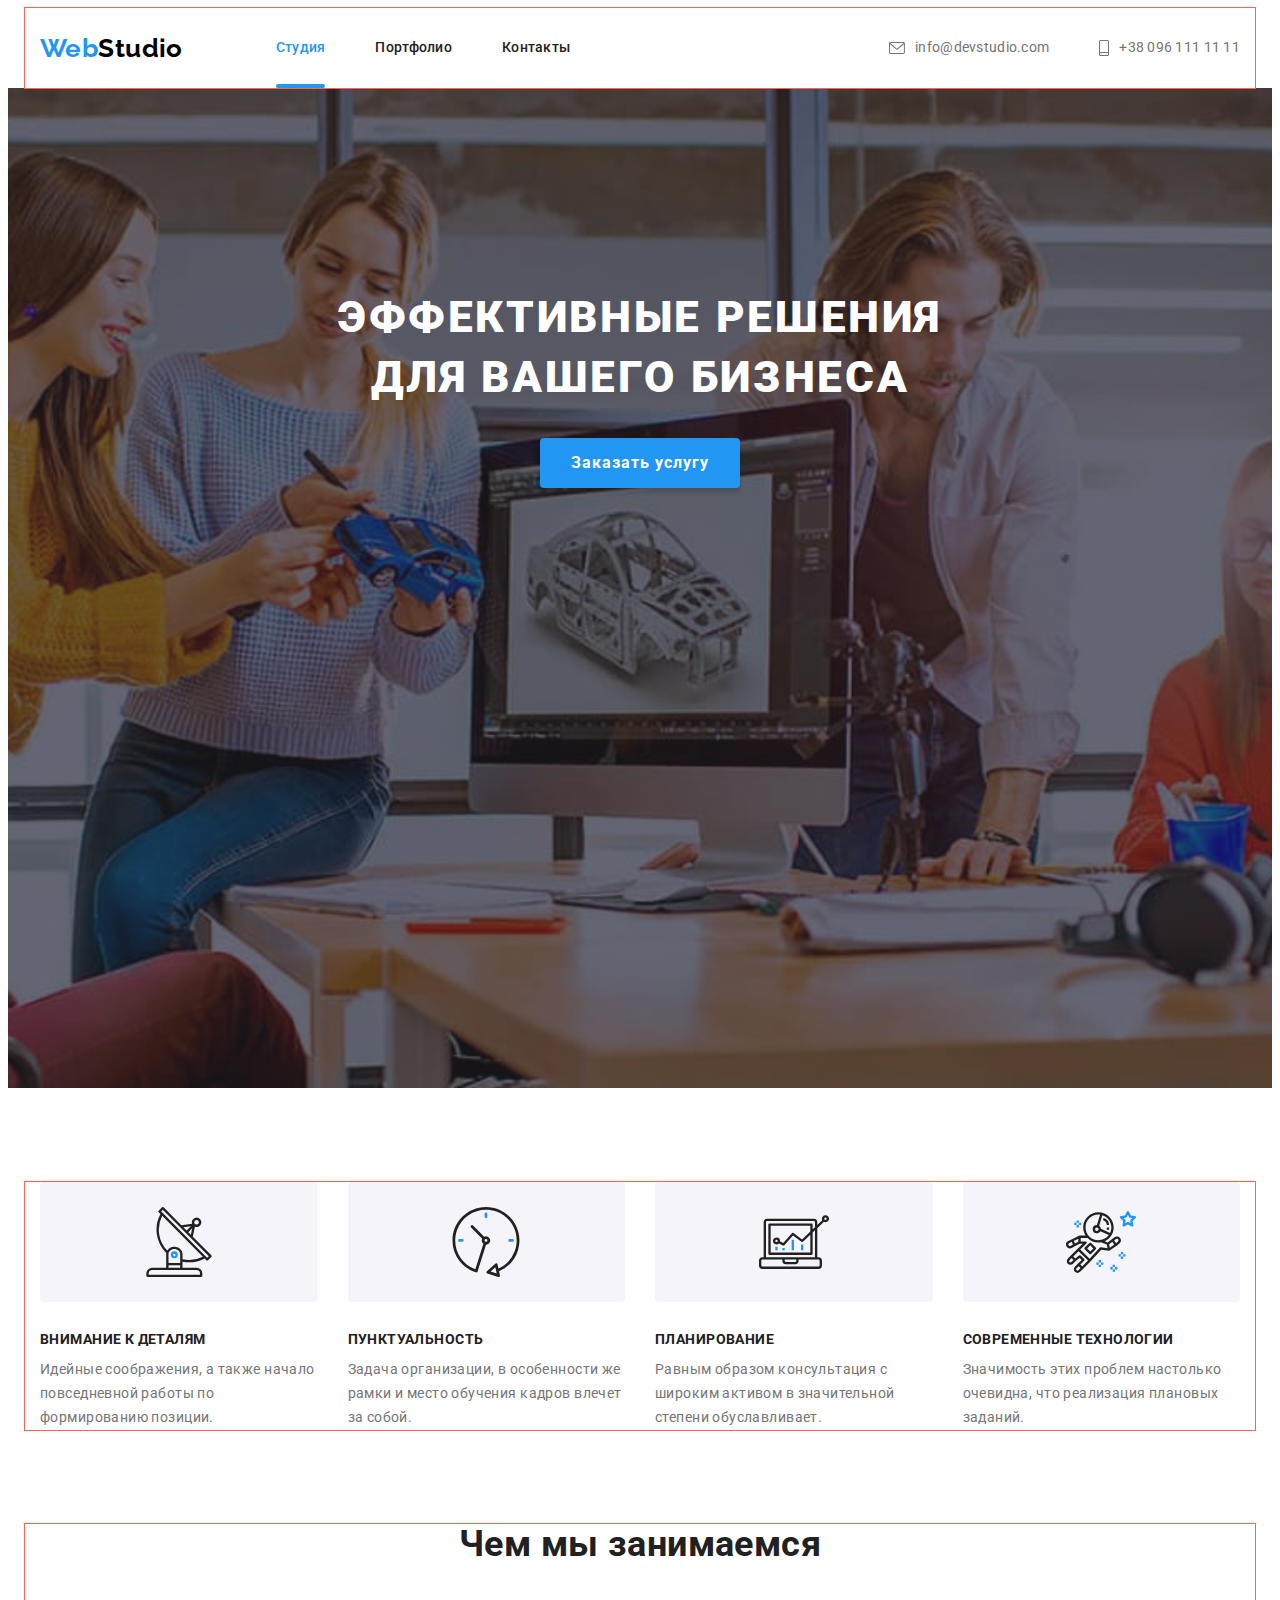
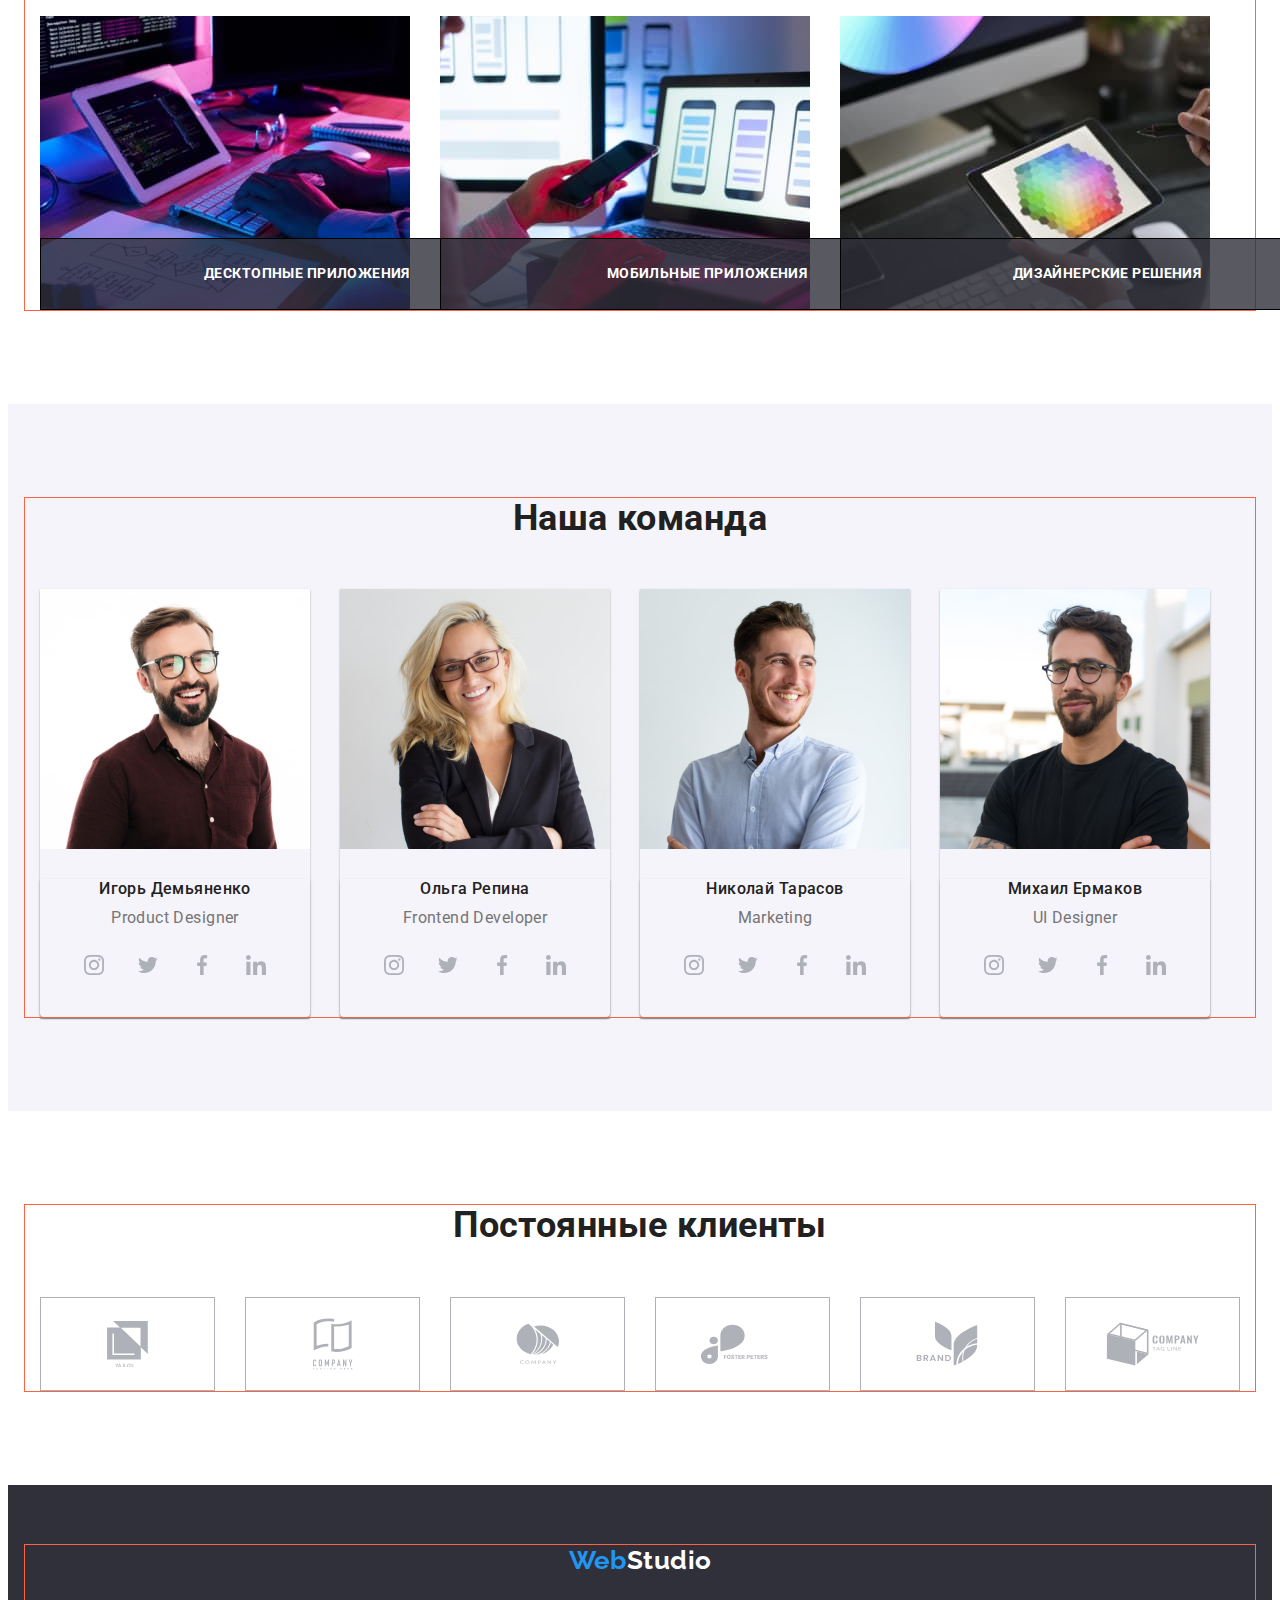
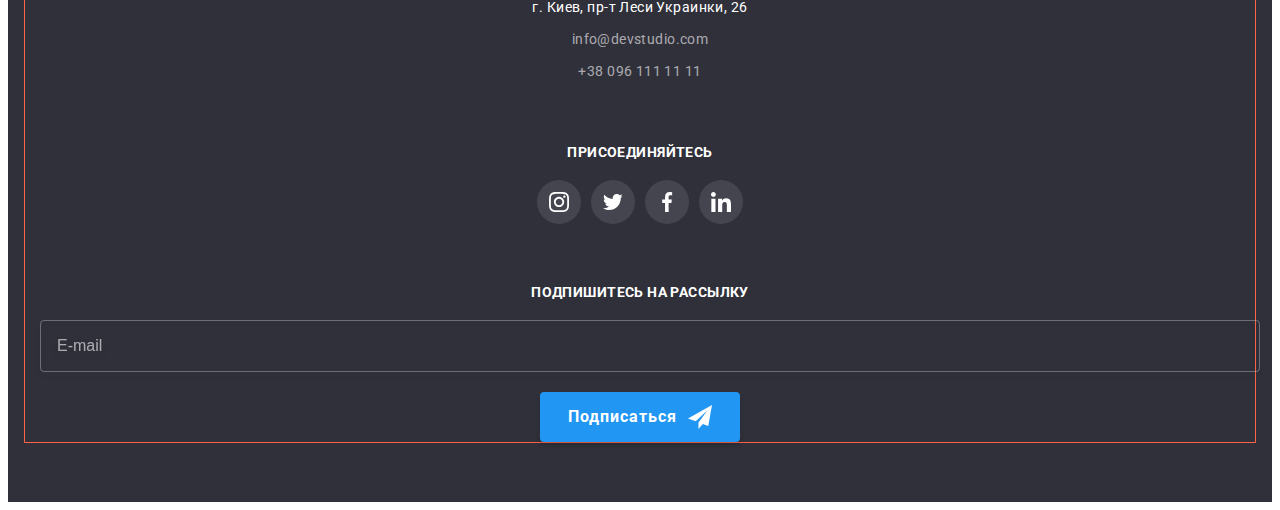
==== commit 9d5f3eb7: "footer mobile" ====
--- a/index.html
+++ b/index.html
@@ -296,10 +296,11 @@
             </div>
         </section>
     </main>
-    <!-- <footer class="footer">
+    <footer class="footer">
         <div class="container footer-container">
                 <div class="footer-first">
                     <a href="" class="logo footer-logo">Web<span class="footer-logo-part">Studio</span></a>
+                    <div class="footer-addr-wrap">
                     <address class="footer-addr footer-link link">
                         <p class="footer-addres">г. Киев, пр-т Леси Украинки, 26</p>
                         <ul class="footer-list list">
@@ -311,6 +312,7 @@
                             </li>
                         </ul>
                     </address>
+                    </div>
                 </div>
             <div class="connect">
                 <h3 class="connect-title">присоединяйтесь</h3>
@@ -345,7 +347,7 @@
                         </li>
                     </ul>
             </div>
-            <div>
+            <div class="submit-wrap">
                 <p class="submit-title">Подпишитесь на рассылку</p>
                 <form>
                     <div class="submit-fild">
@@ -359,7 +361,7 @@
                 </form>
             </div>
         </div>
-    </footer> -->
+    </footer>
     <div class="backdrop is-hidden" data-modal>
         <div class="modal">
             <button type="button" class="modal-close-btn" data-modal-close>
--- a/css/main.min.css
+++ b/css/main.min.css
@@ -1 +1 @@
-@import"https://fonts.googleapis.com/css2?family=Raleway:wght@700&family=Roboto:wght@400;500;700;900&display=swap";:root{--sercondary-text-color: #757575;--main-text-color: #212121;--accent-color: #2196F3;--primary-white-color: #FFFFFF;--duration-time: 250ms;--timing-function: cubic-bezier(0.4, 0, 0.2, 1)}.visually-hidden{position:absolute;overflow:hidden;clip:rect(0 0 0 0);height:1px;width:1px;margin:-1px;padding:0;border:0}.about-list,.header-list,.header .container,.check-text span,.check-text,.modal-close-btn{display:-webkit-box;display:-ms-flexbox;display:flex;-webkit-box-align:center;-ms-flex-align:center;align-items:center}p,h1,h2,h3,h4,h5,h6{margin:0}ul,ol{margin:0;padding:0}img{display:block;max-width:100%;height:auto}body{font-size:14px;font-family:"Roboto",sans-serif;letter-spacing:.03em;color:var(--main-text-color);background-color:var(--primary-white-color)}.list{list-style:none;padding:0;margin:0}.link{display:block;text-decoration:none}.img{display:block;max-width:100%;height:auto}.container{width:100%;padding-left:15px;padding-right:15px;margin:0 auto;outline:1px solid tomato}@media screen and (min-width: 480px){.container{max-width:480px}}@media screen and (min-width: 768px){.container{max-width:768px}}@media screen and (min-width: 1200px){.container{max-width:1200px}}.section-title{font-size:28px;line-height:1.18;text-align:center}@media screen and (min-width: 1200px){.section-title{font-size:36px;line-height:1.16}}.logo{display:inline-block;font-family:"Raleway",sans-serif;text-decoration:none;color:var(--accent-color);font-weight:700;font-size:24px;line-height:1.17}@media screen and (min-width: 1200px){.logo{font-size:26px;line-height:1.19}}.button{font-weight:700;font-size:16px;line-height:1.87;display:-webkit-box;display:-ms-flexbox;display:flex;letter-spacing:.06em;color:var(--primary-white-color);font-family:inherit;background-color:var(--accent-color);cursor:pointer}.backdrop{position:fixed;top:0;width:100%;height:100%;background-color:rgba(0,0,0,.2);-webkit-transition:opacity 300ms,visibility 300ms;transition:opacity 300ms,visibility 300ms}.modal{position:absolute;padding:40px;width:528px;min-height:581px;background-color:#fff;border-radius:4px;top:50%;left:50%;-webkit-transform:translate(-50%, -50%) scale(1);transform:translate(-50%, -50%) scale(1)}.backdrop.is-hidden .modal{-webkit-transform:scale(0.5);transform:scale(0.5)}.modal-close-btn{-webkit-box-pack:center;-ms-flex-pack:center;justify-content:center;position:absolute;top:8px;right:8px;width:30px;height:30px;border-radius:50%;border:1px solid rgba(0,0,0,.1);background-color:var(--primary-white-color);-webkit-transition-property:fill var(--duration-time);transition-property:fill var(--duration-time);-webkit-transition-timing-function:var(--timing-function);transition-timing-function:var(--timing-function)}.modal-close-btn:hover,.modal-close-btn:focus{fill:var(--accent-color)}.is-hidden{opacity:0;pointer-events:none;visibility:hidden}.modal-title{font-weight:700;font-size:20px;line-height:1.15;text-align:center;margin-bottom:12px}.modal-field{margin-bottom:30px}.modal-label{font-weight:400;font-size:12px;line-height:1.16;letter-spacing:.01em;color:var(--sercondary-text-color);display:block;margin-bottom:4px}.modal-input{width:100%;height:40px;padding:0;padding-left:42px;border:1px solid rgba(33,33,33,.2);border-radius:4px;outline:none;-webkit-transition-property:border-color var(--duration-time);transition-property:border-color var(--duration-time);-webkit-transition-timing-function:var(--timing-function);transition-timing-function:var(--timing-function)}.modal-input:focus{border-color:var(--accent-color);cursor:pointer}.modal-input-wrap{position:relative}.input-icon{position:absolute;left:12px;top:50%;-webkit-transform:translateY(-50%);transform:translateY(-50%);-webkit-transition-property:fill var(--duration-time);transition-property:fill var(--duration-time);-webkit-transition-timing-function:var(--timing-function);transition-timing-function:var(--timing-function)}.modal-input:focus+.input-icon{fill:var(--accent-color)}.modal-comment{width:100%;height:120px;padding:12px 16px;border:1px solid rgba(33,33,33,.2);border-radius:4px;resize:none;outline:none}.modal-comment::-webkit-input-placeholder{color:rgba(117,117,117,.5)}.modal-comment::-moz-placeholder{color:rgba(117,117,117,.5)}.modal-comment:-ms-input-placeholder{color:rgba(117,117,117,.5)}.modal-comment::-ms-input-placeholder{color:rgba(117,117,117,.5)}.modal-comment::placeholder{color:rgba(117,117,117,.5)}.modal-comment:focus{border-color:var(--accent-color);cursor:pointer}.sent-btn{display:block;margin-right:auto;margin-left:auto;min-width:200px;padding-top:10px;padding-bottom:10px;border-radius:4px;border:none;-webkit-box-shadow:0px 4px 4px rgba(0,0,0,.15);box-shadow:0px 4px 4px rgba(0,0,0,.15)}.sent-btn:hover,.sent-btn:focus{background-color:#188ce8}.check-text{color:var(--sercondary-text-color);line-height:1.7;-webkit-box-pack:center;-ms-flex-pack:center;justify-content:center;margin-bottom:30px}.check-text span{width:16px;height:15px;border:2px solid #212121;border-radius:3px;margin-right:7px;-webkit-box-pack:center;-ms-flex-pack:center;justify-content:center;-webkit-transition-property:border-color;transition-property:border-color;-webkit-transition-duration:var(--duration-time);transition-duration:var(--duration-time);-webkit-transition-timing-function:var(--timing-function);transition-timing-function:var(--timing-function)}.input-check:checked+.check-text span{background-color:var(--accent-color);border:none}.input-check:focus+.check-text span{border-color:var(--accent-color)}.check-icon{fill:rgba(0,0,0,0)}.input-check:checked+.check-text .check-icon{fill:var(--primary-white-color)}.check-conditions{text-decoration:none;-webkit-text-decoration-line:underline;text-decoration-line:underline;color:var(--accent-color)}.header{border-bottom:1px;border-bottom-color:#ececec;padding-top:16px;padding-bottom:16px}@media screen and (min-width: 768px){.header{padding-top:0;padding-bottom:0}}@media screen and (min-width: 768px){.header-logo{margin-right:88px}}@media screen and (min-width: 1200px){.header-logo{margin-right:93px}}.header-logo-part{color:#000}@media screen and (max-width: 767px){.header-navigation{display:none}}.header-item:not(:last-child){position:relative;margin-right:50px}.header-link{padding-top:32px;padding-bottom:32px;font-weight:500;line-height:1.14;letter-spacing:.02em;color:inherit}.header-connect{margin-left:auto}@media screen and (max-width: 767px){.header-connect{display:none}}.header-list-connect{display:block}@media screen and (min-width: 1200px){.header-list-connect{display:-webkit-box;display:-ms-flexbox;display:flex}}@media screen and (min-width: 768px){.header-item-connect:not(:last-child){margin-bottom:10px}}@media screen and (min-width: 1200px){.header-item-connect:not(:last-child){margin-right:50px;margin-bottom:0}}@media screen and (min-width: 768px){.header-link-cont{font-size:12px;line-height:1.17;letter-spacing:.02em;color:var(--sercondary-text-color)}}@media screen and (min-width: 1200px){.header-link-cont{padding-top:32px;padding-bottom:32px;font-size:14px;line-height:1.14;display:-webkit-box;display:-ms-flexbox;display:flex;-webkit-box-align:center;-ms-flex-align:center;align-items:center;-webkit-box-pack:center;-ms-flex-pack:center;justify-content:center}}.header-link,.header-link-cont,.header-link,.header-link-cont,.logo,.link-footer,.link-footer{-webkit-transition-property:color;transition-property:color;-webkit-transition-duration:var(--duration-time);transition-duration:var(--duration-time);-webkit-transition-timing-function:var(--timing-function);transition-timing-function:var(--timing-function)}.header-link:hover,.header-link-cont:hover,.header-link:focus,.header-link-cont:focus,.current,.logo:focus,.link-footer:focus,.link-footer:hover{color:var(--accent-color)}.heder-icon-tel,.heder-icon-mail{fill:currentColor;margin-right:10px}.header-link-now::after{content:"";position:absolute;left:0;bottom:0;display:block;width:100%;height:4px;border-radius:2px;background-color:var(--accent-color)}.hero{width:100%;padding-top:118px;padding-bottom:118px;text-align:center;background-color:#2f303a}@media screen and (min-width: 480px){.hero{max-width:480px}}@media screen and (min-width: 768px){.hero{max-width:768px}}@media screen and (min-width: 1200px){.hero{max-width:1200px;padding-top:200px;padding-bottom:200px}}.hero-tittle{margin-top:0;margin-left:auto;margin-right:auto;margin-bottom:30px;text-align:center;font-weight:900;max-width:360px;font-size:26px;line-height:1.62;letter-spacing:.06em;text-transform:uppercase;color:var(--primary-white-color)}@media screen and (min-width: 1200px){.hero-tittle{font-size:44px;line-height:1.36;max-width:696px}}.hero-btn{display:inline-block;min-width:200px;padding-top:10px;padding-bottom:10px;border-radius:4px;border:none;-webkit-box-shadow:0px 4px 4px rgba(0,0,0,.15);box-shadow:0px 4px 4px rgba(0,0,0,.15)}.overlay{height:400px;margin-left:auto;margin-right:auto;background-image:-webkit-gradient(linear, left top, left bottom, from(rgba(47, 48, 58, 0.4)), to(rgba(47, 48, 58, 0.4))),url(../images/hero_img.jpg);background-image:linear-gradient(rgba(47, 48, 58, 0.4), rgba(47, 48, 58, 0.4)),url(../images/hero_img.jpg);background-repeat:no-repeat;background-position:center;background-size:cover}@media screen and (min-width: 1200px){.overlay{max-width:1600px;height:600px}}.advantage{padding-top:60px;padding-bottom:60px}@media screen and (min-width: 1200px){.advantage{padding-top:94px;padding-bottom:94px}}.preference-list{margin-bottom:-30px}@media screen and (min-width: 768px){.preference-list{display:-webkit-box;display:-ms-flexbox;display:flex;-ms-flex-wrap:wrap;flex-wrap:wrap;margin-left:-30px}}@media screen and (min-width: 1200px){.preference-list{margin-bottom:0}}.preference-item{margin-bottom:30px}.preference-item::before{content:"";display:block;height:120px;background-repeat:no-repeat;background-position:center;background-color:#f5f4fa;border-radius:4px;margin-bottom:30px}@media screen and (min-width: 768px){.preference-item{width:calc(50% - 30px);margin-left:30px}}@media screen and (min-width: 1200px){.preference-item{width:calc(25% - 30px);margin-bottom:0}}.icon-antena::before{background-image:url("../images/antenna 1.svg")}.icon-clock::before{background-image:url("../images/clock 1.svg")}.icon-diagram::before{background-image:url("../images/diagram 1.svg")}.icon-astronaut::before{background-image:url("../images/astronaut 1.svg")}.preference-heading{margin-bottom:10px;font-size:14px;line-height:1.14;text-align:center;text-transform:uppercase;color:var(--main-text-color)}@media screen and (min-width: 768px){.preference-heading{text-align:left}}.preference-desc{line-height:1.71;color:var(--sercondary-text-color)}.about{padding-top:0;padding-bottom:94px}@media screen and (max-width: 1200px){.about{display:none}}.about-title{margin-bottom:50px}.about-item:not(:last-child):not(:last-child){margin-right:30px}.about-wrap{position:relative}.about-descr{position:absolute;display:block;bottom:0;border:1px solid #000;width:100%;color:#fff;background-color:rgba(47,48,58,.8);padding:27px 81px;font-size:14px;line-height:1.14;text-transform:uppercase;text-align:center}.team{padding-top:60px;padding-bottom:60px;background-color:#f5f4fa}@media screen and (min-width: 1200px){.team{padding-top:94px;padding-bottom:94px}}.team-title{margin-bottom:30px}@media screen and (min-width: 1200px){.team-title{margin-bottom:50px}}.team-list{margin-bottom:-30px}@media screen and (min-width: 768px){.team-list{display:-webkit-box;display:-ms-flexbox;display:flex;-ms-flex-wrap:wrap;flex-wrap:wrap;margin-left:-30px}}@media screen and (min-width: 1200px){.team-list{margin-left:0;margin-bottom:0}}.team-item{-webkit-box-shadow:0px 1px 3px rgba(0,0,0,.12),0px 1px 1px rgba(0,0,0,.14),0px 2px 1px rgba(0,0,0,.2);box-shadow:0px 1px 3px rgba(0,0,0,.12),0px 1px 1px rgba(0,0,0,.14),0px 2px 1px rgba(0,0,0,.2);margin-bottom:30px}@media screen and (min-width: 768px){.team-item{width:calc(50% - 30px);margin-left:30px}}@media screen and (min-width: 1200px){.team-item{width:calc(25% - 30px);margin-bottom:0;margin-left:0}.team-item:not(:last-child){margin-right:30px}}.team-image{margin-bottom:30px}.team-container{padding:0px 122px 24px 122px;-webkit-box-shadow:0px 1px 3px rgba(0,0,0,.12),0px 1px 1px rgba(0,0,0,.14),0px 2px 1px rgba(0,0,0,.2);box-shadow:0px 1px 3px rgba(0,0,0,.12),0px 1px 1px rgba(0,0,0,.14),0px 2px 1px rgba(0,0,0,.2);border-radius:0px 0px 4px 4px}@media screen and (min-width: 768px){.team-container{padding:0px 74px 24px 74px}}@media screen and (min-width: 1200px){.team-container{padding:0px 32px 30px 32px}}.team-member{margin-bottom:10px;font-weight:500;font-size:16px;line-height:1.19;text-align:center}.team-profession{font-size:16px;line-height:1.19;text-align:center;color:var(--sercondary-text-color);margin-bottom:16px}.team-soc-list{display:-webkit-box;display:-ms-flexbox;display:flex;-webkit-box-pack:center;-ms-flex-pack:center;justify-content:center}.team-soc-item+.team-soc-item{margin-left:10px}.team-soc-link{width:44px;height:44px;display:-webkit-box;display:-ms-flexbox;display:flex;-webkit-box-pack:center;-ms-flex-pack:center;justify-content:center;-webkit-box-align:center;-ms-flex-align:center;align-items:center;-webkit-transition-property:background-color,border-radius;transition-property:background-color,border-radius;-webkit-transition-duration:var(--duration-time);transition-duration:var(--duration-time);-webkit-transition-timing-function:var(--timing-function);transition-timing-function:var(--timing-function)}.team-soc-link:hover,.team-soc-link:focus{background-color:var(--accent-color);border-radius:50%}.team-item-icon{fill:#afb1b8;-webkit-transition-property:fill;transition-property:fill;-webkit-transition-duration:var(--duration-time);transition-duration:var(--duration-time);-webkit-transition-timing-function:var(--timing-function);transition-timing-function:var(--timing-function)}.team-soc-link:hover .team-item-icon,.team-soc-link:focus .team-item-icon{fill:var(--primary-white-color)}.client{padding-top:60px;padding-bottom:60px}@media screen and (min-width: 1200px){.client{padding-top:94px;padding-bottom:94px}}.client-title{margin-bottom:30px}@media screen and (min-width: 1200px){.client-title{margin-bottom:50px}}.client-list{display:-webkit-box;display:-ms-flexbox;display:flex;-ms-flex-wrap:wrap;flex-wrap:wrap;-webkit-box-pack:center;-ms-flex-pack:center;justify-content:center;margin-left:-30px;margin-bottom:-30px}@media screen and (min-width: 1200px){.client-list{margin-bottom:0}}.client-item{width:calc(50% - 30px);margin-left:30px;margin-bottom:30px}@media screen and (min-width: 768px){.client-item{width:calc(33.3333333333% - 30px)}}@media screen and (min-width: 1200px){.client-item{width:calc(16.6666666667% - 30px);margin-bottom:0}}.client-link{height:92px;display:-webkit-box;display:-ms-flexbox;display:flex;-webkit-box-pack:center;-ms-flex-pack:center;justify-content:center;-webkit-box-align:center;-ms-flex-align:center;align-items:center;border:1px solid #afb1b8;-webkit-transition-property:border;transition-property:border;-webkit-transition-duration:var(--duration-time);transition-duration:var(--duration-time);-webkit-transition-timing-function:var(--timing-function);transition-timing-function:var(--timing-function)}.client-link:hover,.client-link:focus{border:1px solid var(--accent-color)}.client-item-icon{fill:#afb1b8;-webkit-transition-property:fill;transition-property:fill;-webkit-transition-duration:var(--duration-time);transition-duration:var(--duration-time);-webkit-transition-timing-function:var(--timing-function);transition-timing-function:var(--timing-function)}.client-link:hover .client-item-icon,.client-link:focus .client-item-icon{fill:var(--accent-color)}.footer{padding-top:60px;padding-bottom:60px;background-color:#2f303a}.footer-container{display:-webkit-box;display:-ms-flexbox;display:flex;-webkit-box-align:baseline;-ms-flex-align:baseline;align-items:baseline}.footer-first{margin-right:70px}.footer-logo{margin-bottom:20px}.footer-logo-part{display:inline-block;color:var(--primary-white-color)}.footer-link{font-weight:400;line-height:1.71}.footer-addres{margin-bottom:9px}.footer-addr{font-style:normal;color:var(--primary-white-color)}.footer-item:not(:last-child){margin-bottom:9px}.link-footer{color:rgba(255,255,255,.6)}.connect{margin-right:93px}.connect-title{font-size:14px;color:var(--primary-white-color);text-transform:uppercase;margin-bottom:20px}.connect-soc-list{display:-webkit-box;display:-ms-flexbox;display:flex}.connect-soc-link{width:44px;height:44px;display:-webkit-box;display:-ms-flexbox;display:flex;-webkit-box-pack:center;-ms-flex-pack:center;justify-content:center;-webkit-box-align:center;-ms-flex-align:center;align-items:center;background-color:rgba(255,255,255,.1);border-radius:50%;-webkit-transition-property:background-color,border-radius;transition-property:background-color,border-radius;-webkit-transition-duration:var(--duration-time);transition-duration:var(--duration-time);-webkit-transition-timing-function:var(--timing-function);transition-timing-function:var(--timing-function)}.connect-soc-link:hover,.connect-soc-link:focus{background-color:var(--accent-color);border-radius:50%}.connect-item-icon{fill:var(--primary-white-color);-webkit-transition-property:fill;transition-property:fill;-webkit-transition-duration:var(--duration-time);transition-duration:var(--duration-time);-webkit-transition-timing-function:var(--timing-function);transition-timing-function:var(--timing-function)}.connect-soc-link:hover .connect-item-icon,.connect-soc-link:focus .connect-item-icon{fill:var(--primary-white-color)}.connect-soc-item+.connect-soc-item{margin-left:10px}.submit-title{font-weight:700;text-transform:uppercase;color:var(--primary-white-color);margin-bottom:20px}.submit-fild{display:-webkit-box;display:-ms-flexbox;display:flex}.submit-input{width:358px;border:1px solid rgba(255,255,255,.3);-webkit-filter:drop-shadow(0px 4px 4px rgba(0, 0, 0, 0.15));filter:drop-shadow(0px 4px 4px rgba(0, 0, 0, 0.15));border-radius:4px;background-color:inherit;font-size:16px;line-height:1.25;padding-top:15px;padding-bottom:15px;padding-left:16px;margin-right:12px;color:var(--primary-white-color)}.submit-input::-webkit-input-placeholder{color:rgba(255,255,255,.6)}.submit-input::-moz-placeholder{color:rgba(255,255,255,.6)}.submit-input:-ms-input-placeholder{color:rgba(255,255,255,.6)}.submit-input::-ms-input-placeholder{color:rgba(255,255,255,.6)}.submit-input::placeholder{color:rgba(255,255,255,.6)}.submit-btn{position:relative;min-width:200px;padding:10px 28px;border-radius:4px;border:none;-webkit-box-shadow:0px 4px 4px rgba(0,0,0,.15);box-shadow:0px 4px 4px rgba(0,0,0,.15)}.submit-icon-send{position:absolute;right:28px;bottom:13px;fill:var(--primary-white-color)}.portfolio{padding-top:60px;padding-bottom:60px}@media screen and (min-width: 1200px){.portfolio{padding-top:94px;padding-bottom:94px}}.filter-list{display:-webkit-box;display:-ms-flexbox;display:flex;-ms-flex-wrap:wrap;flex-wrap:wrap;margin-bottom:40px;-webkit-box-pack:start;-ms-flex-pack:start;justify-content:flex-start}.filter-item{margin-right:8px;margin-bottom:15px}.filter-btn{padding:6px 22px;border-radius:4px;border-color:rgba(0,0,0,0);font-weight:500;font-size:16px;line-height:1.62;text-align:center;background:#f5f4fa;color:var(--main-text-color);font-family:inherit;cursor:pointer;-webkit-transition-property:color,background-color,-webkit-box-shadow;transition-property:color,background-color,-webkit-box-shadow;transition-property:color,background-color,box-shadow;transition-property:color,background-color,box-shadow,-webkit-box-shadow;-webkit-transition-duration:var(--duration-time);transition-duration:var(--duration-time);-webkit-transition-timing-function:var(--timing-function);transition-timing-function:var(--timing-function)}.filter-btn:hover,.filter-btn:focus{color:var(--primary-white-color);background-color:var(--accent-color);-webkit-box-shadow:0px 4px 4px rgba(0,0,0,.25),0px 3px 1px rgba(0,0,0,.1),0px 1px 2px rgba(0,0,0,.08),0px 2px 2px rgba(0,0,0,.12);box-shadow:0px 4px 4px rgba(0,0,0,.25),0px 3px 1px rgba(0,0,0,.1),0px 1px 2px rgba(0,0,0,.08),0px 2px 2px rgba(0,0,0,.12)}.filter-btn.current{color:var(--primary-white-color);background-color:var(--accent-color);-webkit-box-shadow:0px 3px 1px rgba(0,0,0,.1),0px 1px 2px rgba(0,0,0,.08),0px 2px 2px rgba(0,0,0,.12);box-shadow:0px 3px 1px rgba(0,0,0,.1),0px 1px 2px rgba(0,0,0,.08),0px 2px 2px rgba(0,0,0,.12)}.projects-list{margin-bottom:-30px}@media screen and (min-width: 768px){.projects-list{display:-webkit-box;display:-ms-flexbox;display:flex;-ms-flex-wrap:wrap;flex-wrap:wrap;margin-left:-30px}}.projects-item{margin-bottom:30px;-webkit-transition-property:-webkit-box-shadow;transition-property:-webkit-box-shadow;transition-property:box-shadow;transition-property:box-shadow, -webkit-box-shadow;-webkit-transition-duration:var(--duration-time);transition-duration:var(--duration-time);-webkit-transition-timing-function:var(--timing-function);transition-timing-function:var(--timing-function)}@media screen and (min-width: 768px){.projects-item{width:calc(50% - 30px);margin-left:30px}}@media screen and (min-width: 1200px){.projects-item{width:calc(33.3333333333% - 30px)}}.projects-item:hover,.projects-item:focus{-webkit-box-shadow:0px 1px 1px rgba(0,0,0,.12),0px 4px 4px rgba(0,0,0,.06),1px 4px 6px rgba(0,0,0,.16);box-shadow:0px 1px 1px rgba(0,0,0,.12),0px 4px 4px rgba(0,0,0,.06),1px 4px 6px rgba(0,0,0,.16)}.projects-link{display:-webkit-box;display:-ms-flexbox;display:flex;-webkit-box-orient:vertical;-webkit-box-direction:normal;-ms-flex-direction:column;flex-direction:column;height:100%}.projects-wrap{position:relative;overflow:hidden}.overlay-text{position:absolute;top:0;color:#fff;background-color:rgba(33,150,243,.9);font-size:18px;line-height:1.55;padding:63px 24px;-webkit-transform:translateY(111%);transform:translateY(111%);-webkit-transition-property:-webkit-transform;transition-property:-webkit-transform;transition-property:transform;transition-property:transform, -webkit-transform;-webkit-transition-duration:var(--duration-time);transition-duration:var(--duration-time);-webkit-transition-timing-function:var(--timing-function);transition-timing-function:var(--timing-function);overflow:auto}@media screen and (min-width: 768px){.overlay-text{-webkit-transform:translateY(101%);transform:translateY(101%)}}.projects-item:hover .overlay-text{-webkit-transform:translateY(0%);transform:translateY(0%)}.project-container{-webkit-box-flex:1;-ms-flex-positive:1;flex-grow:1;padding:20px 24px;border:1px solid #eee;border-top:none}.project-name{margin-bottom:4px;font-size:18px;line-height:2;letter-spacing:.06em;color:var(--main-text-color)}.project-type{color:var(--sercondary-text-color);font-size:16px;line-height:1.88}/*# sourceMappingURL=main.min.css.map */+@import"https://fonts.googleapis.com/css2?family=Raleway:wght@700&family=Roboto:wght@400;500;700;900&display=swap";:root{--sercondary-text-color: #757575;--main-text-color: #212121;--accent-color: #2196F3;--primary-white-color: #FFFFFF;--duration-time: 250ms;--timing-function: cubic-bezier(0.4, 0, 0.2, 1)}.visually-hidden{position:absolute;overflow:hidden;clip:rect(0 0 0 0);height:1px;width:1px;margin:-1px;padding:0;border:0}.about-list,.header-list,.header .container,.check-text span,.check-text,.modal-close-btn{display:-webkit-box;display:-ms-flexbox;display:flex;-webkit-box-align:center;-ms-flex-align:center;align-items:center}p,h1,h2,h3,h4,h5,h6{margin:0}ul,ol{margin:0;padding:0}img{display:block;max-width:100%;height:auto}body{font-size:14px;font-family:"Roboto",sans-serif;letter-spacing:.03em;color:var(--main-text-color);background-color:var(--primary-white-color)}.list{list-style:none;padding:0;margin:0}.link{display:block;text-decoration:none}.img{display:block;max-width:100%;height:auto}.container{width:100%;padding-left:15px;padding-right:15px;margin:0 auto;outline:1px solid tomato}@media screen and (min-width: 480px){.container{max-width:480px}}@media screen and (min-width: 768px){.container{max-width:768px}}@media screen and (min-width: 1200px){.container{max-width:1200px}}.section-title{font-size:28px;line-height:1.18;text-align:center}@media screen and (min-width: 1200px){.section-title{font-size:36px;line-height:1.16}}.logo{display:inline-block;font-family:"Raleway",sans-serif;text-decoration:none;color:var(--accent-color);font-weight:700;font-size:24px;line-height:1.17}@media screen and (min-width: 1200px){.logo{font-size:26px;line-height:1.19}}.button{font-weight:700;font-size:16px;line-height:1.87;display:-webkit-box;display:-ms-flexbox;display:flex;letter-spacing:.06em;color:var(--primary-white-color);font-family:inherit;background-color:var(--accent-color);cursor:pointer}.backdrop{position:fixed;top:0;width:100%;height:100%;background-color:rgba(0,0,0,.2);-webkit-transition:opacity 300ms,visibility 300ms;transition:opacity 300ms,visibility 300ms}.modal{position:absolute;padding:40px;width:528px;min-height:581px;background-color:#fff;border-radius:4px;top:50%;left:50%;-webkit-transform:translate(-50%, -50%) scale(1);transform:translate(-50%, -50%) scale(1)}.backdrop.is-hidden .modal{-webkit-transform:scale(0.5);transform:scale(0.5)}.modal-close-btn{-webkit-box-pack:center;-ms-flex-pack:center;justify-content:center;position:absolute;top:8px;right:8px;width:30px;height:30px;border-radius:50%;border:1px solid rgba(0,0,0,.1);background-color:var(--primary-white-color);-webkit-transition-property:fill var(--duration-time);transition-property:fill var(--duration-time);-webkit-transition-timing-function:var(--timing-function);transition-timing-function:var(--timing-function)}.modal-close-btn:hover,.modal-close-btn:focus{fill:var(--accent-color)}.is-hidden{opacity:0;pointer-events:none;visibility:hidden}.modal-title{font-weight:700;font-size:20px;line-height:1.15;text-align:center;margin-bottom:12px}.modal-field{margin-bottom:30px}.modal-label{font-weight:400;font-size:12px;line-height:1.16;letter-spacing:.01em;color:var(--sercondary-text-color);display:block;margin-bottom:4px}.modal-input{width:100%;height:40px;padding:0;padding-left:42px;border:1px solid rgba(33,33,33,.2);border-radius:4px;outline:none;-webkit-transition-property:border-color var(--duration-time);transition-property:border-color var(--duration-time);-webkit-transition-timing-function:var(--timing-function);transition-timing-function:var(--timing-function)}.modal-input:focus{border-color:var(--accent-color);cursor:pointer}.modal-input-wrap{position:relative}.input-icon{position:absolute;left:12px;top:50%;-webkit-transform:translateY(-50%);transform:translateY(-50%);-webkit-transition-property:fill var(--duration-time);transition-property:fill var(--duration-time);-webkit-transition-timing-function:var(--timing-function);transition-timing-function:var(--timing-function)}.modal-input:focus+.input-icon{fill:var(--accent-color)}.modal-comment{width:100%;height:120px;padding:12px 16px;border:1px solid rgba(33,33,33,.2);border-radius:4px;resize:none;outline:none}.modal-comment::-webkit-input-placeholder{color:rgba(117,117,117,.5)}.modal-comment::-moz-placeholder{color:rgba(117,117,117,.5)}.modal-comment:-ms-input-placeholder{color:rgba(117,117,117,.5)}.modal-comment::-ms-input-placeholder{color:rgba(117,117,117,.5)}.modal-comment::placeholder{color:rgba(117,117,117,.5)}.modal-comment:focus{border-color:var(--accent-color);cursor:pointer}.sent-btn{display:block;margin-right:auto;margin-left:auto;min-width:200px;padding-top:10px;padding-bottom:10px;border-radius:4px;border:none;-webkit-box-shadow:0px 4px 4px rgba(0,0,0,.15);box-shadow:0px 4px 4px rgba(0,0,0,.15)}.sent-btn:hover,.sent-btn:focus{background-color:#188ce8}.check-text{color:var(--sercondary-text-color);line-height:1.7;-webkit-box-pack:center;-ms-flex-pack:center;justify-content:center;margin-bottom:30px}.check-text span{width:16px;height:15px;border:2px solid #212121;border-radius:3px;margin-right:7px;-webkit-box-pack:center;-ms-flex-pack:center;justify-content:center;-webkit-transition-property:border-color;transition-property:border-color;-webkit-transition-duration:var(--duration-time);transition-duration:var(--duration-time);-webkit-transition-timing-function:var(--timing-function);transition-timing-function:var(--timing-function)}.input-check:checked+.check-text span{background-color:var(--accent-color);border:none}.input-check:focus+.check-text span{border-color:var(--accent-color)}.check-icon{fill:rgba(0,0,0,0)}.input-check:checked+.check-text .check-icon{fill:var(--primary-white-color)}.check-conditions{text-decoration:none;-webkit-text-decoration-line:underline;text-decoration-line:underline;color:var(--accent-color)}.header{border-bottom:1px;border-bottom-color:#ececec;padding-top:16px;padding-bottom:16px}@media screen and (min-width: 768px){.header{padding-top:0;padding-bottom:0}}@media screen and (min-width: 768px){.header-logo{margin-right:88px}}@media screen and (min-width: 1200px){.header-logo{margin-right:93px}}.header-logo-part{color:#000}@media screen and (max-width: 767px){.header-navigation{display:none}}.header-item:not(:last-child){position:relative;margin-right:50px}.header-link{padding-top:32px;padding-bottom:32px;font-weight:500;line-height:1.14;letter-spacing:.02em;color:inherit}.header-connect{margin-left:auto}@media screen and (max-width: 767px){.header-connect{display:none}}.header-list-connect{display:block}@media screen and (min-width: 1200px){.header-list-connect{display:-webkit-box;display:-ms-flexbox;display:flex}}@media screen and (min-width: 768px){.header-item-connect:not(:last-child){margin-bottom:10px}}@media screen and (min-width: 1200px){.header-item-connect:not(:last-child){margin-right:50px;margin-bottom:0}}@media screen and (min-width: 768px){.header-link-cont{font-size:12px;line-height:1.17;letter-spacing:.02em;color:var(--sercondary-text-color)}}@media screen and (min-width: 1200px){.header-link-cont{padding-top:32px;padding-bottom:32px;font-size:14px;line-height:1.14;display:-webkit-box;display:-ms-flexbox;display:flex;-webkit-box-align:center;-ms-flex-align:center;align-items:center;-webkit-box-pack:center;-ms-flex-pack:center;justify-content:center}}.header-link,.header-link-cont,.header-link,.header-link-cont,.logo,.link-footer,.link-footer{-webkit-transition-property:color;transition-property:color;-webkit-transition-duration:var(--duration-time);transition-duration:var(--duration-time);-webkit-transition-timing-function:var(--timing-function);transition-timing-function:var(--timing-function)}.header-link:hover,.header-link-cont:hover,.header-link:focus,.header-link-cont:focus,.current,.logo:focus,.link-footer:focus,.link-footer:hover{color:var(--accent-color)}.heder-icon-tel,.heder-icon-mail{fill:currentColor;margin-right:10px}.header-link-now::after{content:"";position:absolute;left:0;bottom:0;display:block;width:100%;height:4px;border-radius:2px;background-color:var(--accent-color)}.hero{width:100%;padding-top:118px;padding-bottom:118px;text-align:center;background-color:#2f303a}@media screen and (min-width: 480px){.hero{max-width:480px}}@media screen and (min-width: 768px){.hero{max-width:768px}}@media screen and (min-width: 1200px){.hero{max-width:1200px;padding-top:200px;padding-bottom:200px}}.hero-tittle{margin-top:0;margin-left:auto;margin-right:auto;margin-bottom:30px;text-align:center;font-weight:900;max-width:360px;font-size:26px;line-height:1.62;letter-spacing:.06em;text-transform:uppercase;color:var(--primary-white-color)}@media screen and (min-width: 1200px){.hero-tittle{font-size:44px;line-height:1.36;max-width:696px}}.hero-btn{display:inline-block;min-width:200px;padding-top:10px;padding-bottom:10px;border-radius:4px;border:none;-webkit-box-shadow:0px 4px 4px rgba(0,0,0,.15);box-shadow:0px 4px 4px rgba(0,0,0,.15)}.overlay{height:400px;margin-left:auto;margin-right:auto;background-image:-webkit-gradient(linear, left top, left bottom, from(rgba(47, 48, 58, 0.4)), to(rgba(47, 48, 58, 0.4))),url(../images/hero_img.jpg);background-image:linear-gradient(rgba(47, 48, 58, 0.4), rgba(47, 48, 58, 0.4)),url(../images/hero_img.jpg);background-repeat:no-repeat;background-position:center;background-size:cover}@media screen and (min-width: 1200px){.overlay{max-width:1600px;height:600px}}.advantage{padding-top:60px;padding-bottom:60px}@media screen and (min-width: 1200px){.advantage{padding-top:94px;padding-bottom:94px}}.preference-list{margin-bottom:-30px}@media screen and (min-width: 768px){.preference-list{display:-webkit-box;display:-ms-flexbox;display:flex;-ms-flex-wrap:wrap;flex-wrap:wrap;margin-left:-30px}}@media screen and (min-width: 1200px){.preference-list{margin-bottom:0}}.preference-item{margin-bottom:30px}.preference-item::before{content:"";display:block;height:120px;background-repeat:no-repeat;background-position:center;background-color:#f5f4fa;border-radius:4px;margin-bottom:30px}@media screen and (min-width: 768px){.preference-item{width:calc(50% - 30px);margin-left:30px}}@media screen and (min-width: 1200px){.preference-item{width:calc(25% - 30px);margin-bottom:0}}.icon-antena::before{background-image:url("../images/antenna 1.svg")}.icon-clock::before{background-image:url("../images/clock 1.svg")}.icon-diagram::before{background-image:url("../images/diagram 1.svg")}.icon-astronaut::before{background-image:url("../images/astronaut 1.svg")}.preference-heading{margin-bottom:10px;font-size:14px;line-height:1.14;text-align:center;text-transform:uppercase;color:var(--main-text-color)}@media screen and (min-width: 768px){.preference-heading{text-align:left}}.preference-desc{line-height:1.71;color:var(--sercondary-text-color)}.about{padding-top:0;padding-bottom:94px}@media screen and (max-width: 1199px){.about{display:none}}.about-title{margin-bottom:50px}.about-item:not(:last-child):not(:last-child){margin-right:30px}.about-wrap{position:relative}.about-descr{position:absolute;display:block;bottom:0;border:1px solid #000;width:100%;color:#fff;background-color:rgba(47,48,58,.8);padding:27px 81px;font-size:14px;line-height:1.14;text-transform:uppercase;text-align:center}.team{padding-top:60px;padding-bottom:60px;background-color:#f5f4fa}@media screen and (min-width: 1200px){.team{padding-top:94px;padding-bottom:94px}}.team-title{margin-bottom:30px}@media screen and (min-width: 1200px){.team-title{margin-bottom:50px}}.team-list{margin-bottom:-30px}@media screen and (min-width: 768px){.team-list{display:-webkit-box;display:-ms-flexbox;display:flex;-ms-flex-wrap:wrap;flex-wrap:wrap;margin-left:-30px}}@media screen and (min-width: 1200px){.team-list{margin-left:0;margin-bottom:0}}.team-item{-webkit-box-shadow:0px 1px 3px rgba(0,0,0,.12),0px 1px 1px rgba(0,0,0,.14),0px 2px 1px rgba(0,0,0,.2);box-shadow:0px 1px 3px rgba(0,0,0,.12),0px 1px 1px rgba(0,0,0,.14),0px 2px 1px rgba(0,0,0,.2);margin-bottom:30px}@media screen and (min-width: 768px){.team-item{width:calc(50% - 30px);margin-left:30px}}@media screen and (min-width: 1200px){.team-item{width:calc(25% - 30px);margin-bottom:0;margin-left:0}.team-item:not(:last-child){margin-right:30px}}.team-image{margin-bottom:30px}.team-container{padding:0px 122px 24px 122px;-webkit-box-shadow:0px 1px 3px rgba(0,0,0,.12),0px 1px 1px rgba(0,0,0,.14),0px 2px 1px rgba(0,0,0,.2);box-shadow:0px 1px 3px rgba(0,0,0,.12),0px 1px 1px rgba(0,0,0,.14),0px 2px 1px rgba(0,0,0,.2);border-radius:0px 0px 4px 4px}@media screen and (min-width: 768px){.team-container{padding:0px 74px 24px 74px}}@media screen and (min-width: 1200px){.team-container{padding:0px 32px 30px 32px}}.team-member{margin-bottom:10px;font-weight:500;font-size:16px;line-height:1.19;text-align:center}.team-profession{font-size:16px;line-height:1.19;text-align:center;color:var(--sercondary-text-color);margin-bottom:16px}.team-soc-list{display:-webkit-box;display:-ms-flexbox;display:flex;-webkit-box-pack:center;-ms-flex-pack:center;justify-content:center}.team-soc-item+.team-soc-item{margin-left:10px}.team-soc-link{width:44px;height:44px;display:-webkit-box;display:-ms-flexbox;display:flex;-webkit-box-pack:center;-ms-flex-pack:center;justify-content:center;-webkit-box-align:center;-ms-flex-align:center;align-items:center;-webkit-transition-property:background-color,border-radius;transition-property:background-color,border-radius;-webkit-transition-duration:var(--duration-time);transition-duration:var(--duration-time);-webkit-transition-timing-function:var(--timing-function);transition-timing-function:var(--timing-function)}.team-soc-link:hover,.team-soc-link:focus{background-color:var(--accent-color);border-radius:50%}.team-item-icon{fill:#afb1b8;-webkit-transition-property:fill;transition-property:fill;-webkit-transition-duration:var(--duration-time);transition-duration:var(--duration-time);-webkit-transition-timing-function:var(--timing-function);transition-timing-function:var(--timing-function)}.team-soc-link:hover .team-item-icon,.team-soc-link:focus .team-item-icon{fill:var(--primary-white-color)}.client{padding-top:60px;padding-bottom:60px}@media screen and (min-width: 1200px){.client{padding-top:94px;padding-bottom:94px}}.client-title{margin-bottom:30px}@media screen and (min-width: 1200px){.client-title{margin-bottom:50px}}.client-list{display:-webkit-box;display:-ms-flexbox;display:flex;-ms-flex-wrap:wrap;flex-wrap:wrap;-webkit-box-pack:center;-ms-flex-pack:center;justify-content:center;margin-left:-30px;margin-bottom:-30px}@media screen and (min-width: 1200px){.client-list{margin-bottom:0}}.client-item{width:calc(50% - 30px);margin-left:30px;margin-bottom:30px}@media screen and (min-width: 768px){.client-item{width:calc(33.3333333333% - 30px)}}@media screen and (min-width: 1200px){.client-item{width:calc(16.6666666667% - 30px);margin-bottom:0}}.client-link{height:92px;display:-webkit-box;display:-ms-flexbox;display:flex;-webkit-box-pack:center;-ms-flex-pack:center;justify-content:center;-webkit-box-align:center;-ms-flex-align:center;align-items:center;border:1px solid #afb1b8;-webkit-transition-property:border;transition-property:border;-webkit-transition-duration:var(--duration-time);transition-duration:var(--duration-time);-webkit-transition-timing-function:var(--timing-function);transition-timing-function:var(--timing-function)}.client-link:hover,.client-link:focus{border:1px solid var(--accent-color)}.client-item-icon{fill:#afb1b8;-webkit-transition-property:fill;transition-property:fill;-webkit-transition-duration:var(--duration-time);transition-duration:var(--duration-time);-webkit-transition-timing-function:var(--timing-function);transition-timing-function:var(--timing-function)}.client-link:hover .client-item-icon,.client-link:focus .client-item-icon{fill:var(--accent-color)}.footer{padding-top:60px;padding-bottom:60px;background-color:#2f303a}.footer-logo{display:block;width:154px;text-align:center;margin-left:auto;margin-right:auto;margin-bottom:20px}.footer-logo-part{display:inline-block;color:var(--primary-white-color)}.footer-link{font-weight:400;line-height:1.71}.footer-addr-wrap{width:232px;margin-right:auto;margin-left:auto;text-align:center;margin-bottom:60px}.footer-addres{margin-bottom:8px}.footer-addr{font-style:normal;color:var(--primary-white-color)}.footer-item:not(:last-child){margin-bottom:8px}.link-footer{color:rgba(255,255,255,.6)}.connect{width:206px;margin-left:auto;margin-right:auto;text-align:center;margin-bottom:60px}.connect-title{font-size:14px;color:var(--primary-white-color);text-transform:uppercase;margin-bottom:20px}.connect-soc-list{display:-webkit-box;display:-ms-flexbox;display:flex}.connect-soc-link{width:44px;height:44px;display:-webkit-box;display:-ms-flexbox;display:flex;-webkit-box-pack:center;-ms-flex-pack:center;justify-content:center;-webkit-box-align:center;-ms-flex-align:center;align-items:center;background-color:rgba(255,255,255,.1);border-radius:50%;-webkit-transition-property:background-color,border-radius;transition-property:background-color,border-radius;-webkit-transition-duration:var(--duration-time);transition-duration:var(--duration-time);-webkit-transition-timing-function:var(--timing-function);transition-timing-function:var(--timing-function)}.connect-soc-link:hover,.connect-soc-link:focus{background-color:var(--accent-color);border-radius:50%}.connect-item-icon{fill:var(--primary-white-color);-webkit-transition-property:fill;transition-property:fill;-webkit-transition-duration:var(--duration-time);transition-duration:var(--duration-time);-webkit-transition-timing-function:var(--timing-function);transition-timing-function:var(--timing-function)}.connect-soc-link:hover .connect-item-icon,.connect-soc-link:focus .connect-item-icon{fill:var(--primary-white-color)}.connect-soc-item+.connect-soc-item{margin-left:10px}.submit-wrap{margin-left:auto;margin-right:auto;text-align:center}.submit-title{font-weight:700;text-transform:uppercase;color:var(--primary-white-color);margin-bottom:20px}.submit-input{width:100%;border:1px solid rgba(255,255,255,.3);-webkit-filter:drop-shadow(0px 4px 4px rgba(0, 0, 0, 0.15));filter:drop-shadow(0px 4px 4px rgba(0, 0, 0, 0.15));border-radius:4px;background-color:inherit;font-size:16px;line-height:1.25;padding-top:15px;padding-bottom:15px;padding-left:16px;margin-bottom:20px;color:var(--primary-white-color)}.submit-input::-webkit-input-placeholder{color:rgba(255,255,255,.6)}.submit-input::-moz-placeholder{color:rgba(255,255,255,.6)}.submit-input:-ms-input-placeholder{color:rgba(255,255,255,.6)}.submit-input::-ms-input-placeholder{color:rgba(255,255,255,.6)}.submit-input::placeholder{color:rgba(255,255,255,.6)}.submit-btn{position:relative;min-width:200px;padding:10px 28px;border-radius:4px;border:none;-webkit-box-shadow:0px 4px 4px rgba(0,0,0,.15);box-shadow:0px 4px 4px rgba(0,0,0,.15);margin-left:auto;margin-right:auto;text-align:center}.submit-icon-send{position:absolute;right:28px;bottom:13px;fill:var(--primary-white-color)}.portfolio{padding-top:60px;padding-bottom:60px}@media screen and (min-width: 1200px){.portfolio{padding-top:94px;padding-bottom:94px}}.filter-list{display:-webkit-box;display:-ms-flexbox;display:flex;-ms-flex-wrap:wrap;flex-wrap:wrap;margin-bottom:40px;-webkit-box-pack:start;-ms-flex-pack:start;justify-content:flex-start}@media screen and (min-width: 1200px){.filter-list{margin-bottom:34px;-webkit-box-pack:center;-ms-flex-pack:center;justify-content:center}}.filter-item{margin-right:8px;margin-bottom:15px}.filter-btn{padding:6px 22px;border-radius:4px;border-color:rgba(0,0,0,0);font-weight:500;font-size:16px;line-height:1.62;text-align:center;background:#f5f4fa;color:var(--main-text-color);font-family:inherit;cursor:pointer;-webkit-transition-property:color,background-color,-webkit-box-shadow;transition-property:color,background-color,-webkit-box-shadow;transition-property:color,background-color,box-shadow;transition-property:color,background-color,box-shadow,-webkit-box-shadow;-webkit-transition-duration:var(--duration-time);transition-duration:var(--duration-time);-webkit-transition-timing-function:var(--timing-function);transition-timing-function:var(--timing-function)}.filter-btn:hover,.filter-btn:focus{color:var(--primary-white-color);background-color:var(--accent-color);-webkit-box-shadow:0px 4px 4px rgba(0,0,0,.25),0px 3px 1px rgba(0,0,0,.1),0px 1px 2px rgba(0,0,0,.08),0px 2px 2px rgba(0,0,0,.12);box-shadow:0px 4px 4px rgba(0,0,0,.25),0px 3px 1px rgba(0,0,0,.1),0px 1px 2px rgba(0,0,0,.08),0px 2px 2px rgba(0,0,0,.12)}.filter-btn.current{color:var(--primary-white-color);background-color:var(--accent-color);-webkit-box-shadow:0px 3px 1px rgba(0,0,0,.1),0px 1px 2px rgba(0,0,0,.08),0px 2px 2px rgba(0,0,0,.12);box-shadow:0px 3px 1px rgba(0,0,0,.1),0px 1px 2px rgba(0,0,0,.08),0px 2px 2px rgba(0,0,0,.12)}.projects-list{margin-bottom:-30px}@media screen and (min-width: 768px){.projects-list{display:-webkit-box;display:-ms-flexbox;display:flex;-ms-flex-wrap:wrap;flex-wrap:wrap;margin-left:-30px}}.projects-item{margin-bottom:30px;-webkit-transition-property:-webkit-box-shadow;transition-property:-webkit-box-shadow;transition-property:box-shadow;transition-property:box-shadow, -webkit-box-shadow;-webkit-transition-duration:var(--duration-time);transition-duration:var(--duration-time);-webkit-transition-timing-function:var(--timing-function);transition-timing-function:var(--timing-function)}@media screen and (min-width: 768px){.projects-item{width:calc(50% - 30px);margin-left:30px}}@media screen and (min-width: 1200px){.projects-item{width:calc(33.3333333333% - 30px)}}.projects-item:hover,.projects-item:focus{-webkit-box-shadow:0px 1px 1px rgba(0,0,0,.12),0px 4px 4px rgba(0,0,0,.06),1px 4px 6px rgba(0,0,0,.16);box-shadow:0px 1px 1px rgba(0,0,0,.12),0px 4px 4px rgba(0,0,0,.06),1px 4px 6px rgba(0,0,0,.16)}.projects-link{display:-webkit-box;display:-ms-flexbox;display:flex;-webkit-box-orient:vertical;-webkit-box-direction:normal;-ms-flex-direction:column;flex-direction:column;height:100%}.projects-wrap{position:relative;overflow:hidden}.overlay-text{position:absolute;top:0;color:#fff;background-color:rgba(33,150,243,.9);font-size:18px;line-height:1.55;padding:63px 24px;-webkit-transform:translateY(111%);transform:translateY(111%);-webkit-transition-property:-webkit-transform;transition-property:-webkit-transform;transition-property:transform;transition-property:transform, -webkit-transform;-webkit-transition-duration:var(--duration-time);transition-duration:var(--duration-time);-webkit-transition-timing-function:var(--timing-function);transition-timing-function:var(--timing-function);overflow:auto}@media screen and (min-width: 768px){.overlay-text{-webkit-transform:translateY(101%);transform:translateY(101%)}}.projects-item:hover .overlay-text{-webkit-transform:translateY(0%);transform:translateY(0%)}.project-container{-webkit-box-flex:1;-ms-flex-positive:1;flex-grow:1;padding:20px 24px;border:1px solid #eee;border-top:none}.project-name{margin-bottom:4px;font-size:18px;line-height:2;letter-spacing:.06em;color:var(--main-text-color)}.project-type{color:var(--sercondary-text-color);font-size:16px;line-height:1.88}/*# sourceMappingURL=main.min.css.map */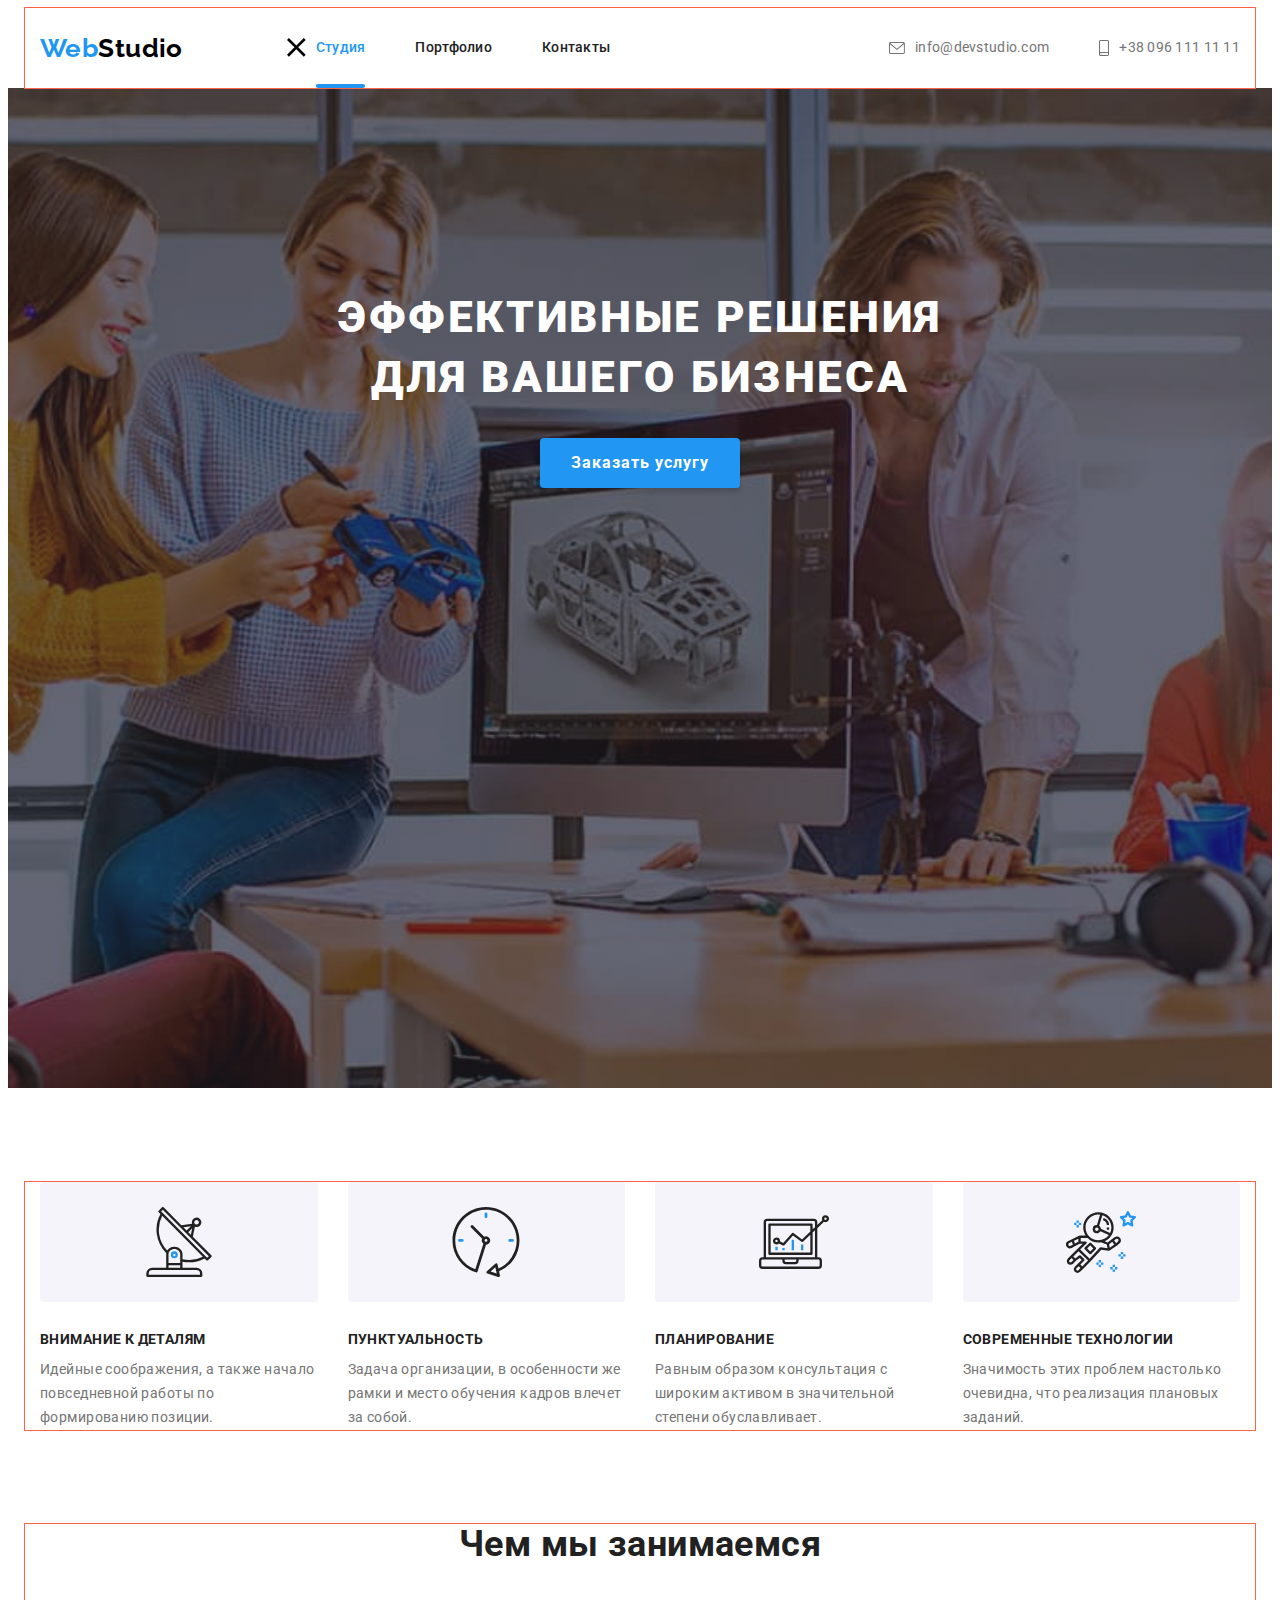
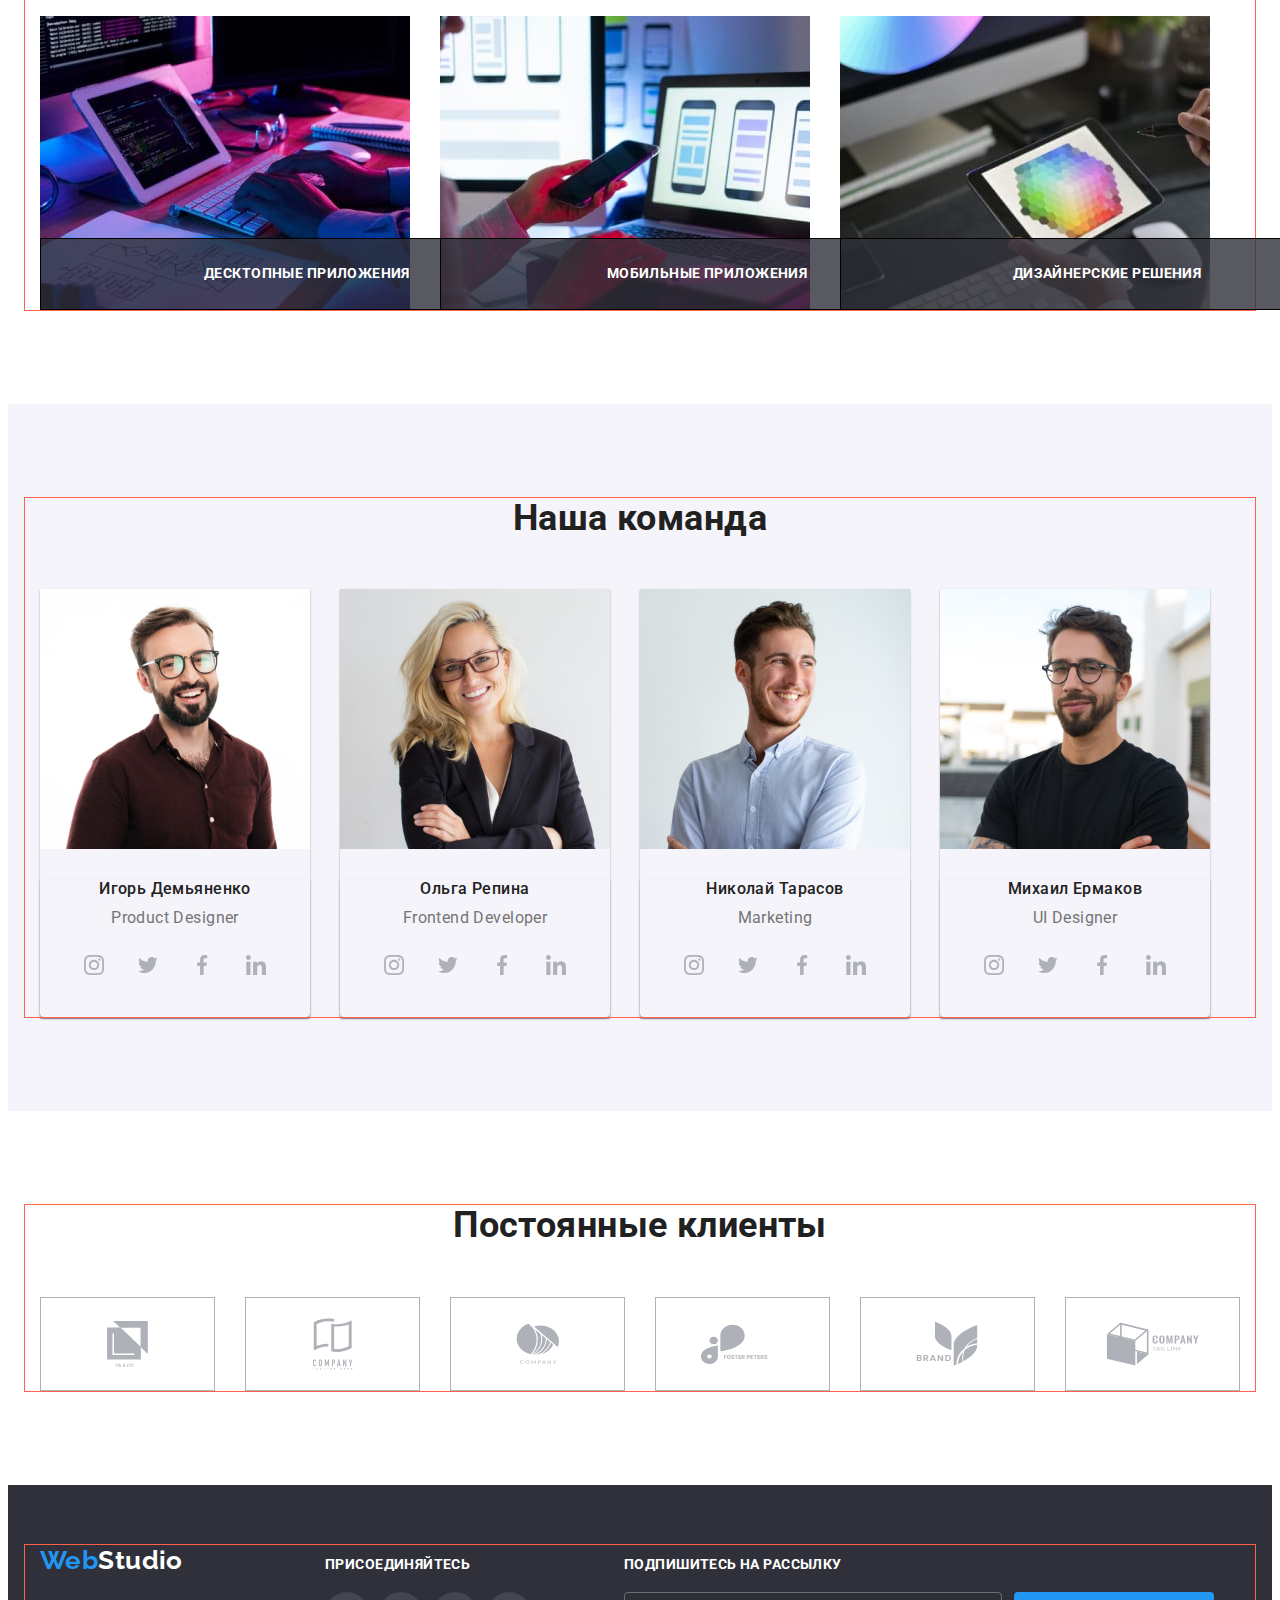
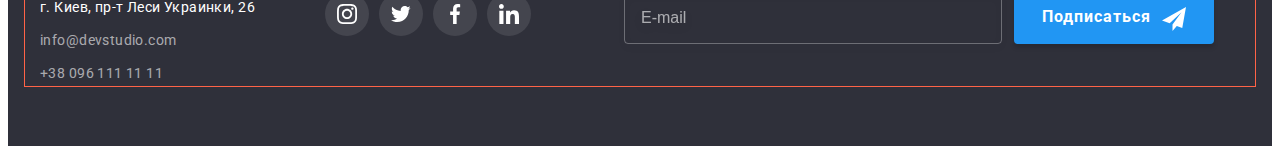
==== commit ba13a8d0: "footer finish" ====
--- a/index.html
+++ b/index.html
@@ -16,6 +16,14 @@
     <header class="header">
         <div class="container header-container">
                 <a href="" class="logo header-logo">Web<span class="header-logo-part">Studio</span></a>
+                <div class="mobil-menu">
+                    <button type="button" class="mobil-menu-btn is-open">
+                        <svg width="40" height="40" aria-label="Переключатель мобильного меню">
+                            <use class="icon-close" href="./images/symbol-defs.svg#icon-close_40px"></use>
+                            <use class="icon-mobmenu" href="./images/symbol-defs.svg#icon-mobmenu_open"></use>
+                        </svg>
+                    </button>
+                </div>
             <nav class="header-navigation">
                 <ul class="header-list list">
                     <li class="header-item"><a href="./index.html" class="header-link current link header-link-now">Студия</a></li>
@@ -416,5 +424,6 @@
         </div>
     </div>
     <script src="./js/modal.js"></script>
+    <script src="./js/mobile-menu.js"></script>
 </body>
 </html>--- a/css/main.min.css
+++ b/css/main.min.css
@@ -1 +1 @@
-@import"https://fonts.googleapis.com/css2?family=Raleway:wght@700&family=Roboto:wght@400;500;700;900&display=swap";:root{--sercondary-text-color: #757575;--main-text-color: #212121;--accent-color: #2196F3;--primary-white-color: #FFFFFF;--duration-time: 250ms;--timing-function: cubic-bezier(0.4, 0, 0.2, 1)}.visually-hidden{position:absolute;overflow:hidden;clip:rect(0 0 0 0);height:1px;width:1px;margin:-1px;padding:0;border:0}.about-list,.header-list,.header .container,.check-text span,.check-text,.modal-close-btn{display:-webkit-box;display:-ms-flexbox;display:flex;-webkit-box-align:center;-ms-flex-align:center;align-items:center}p,h1,h2,h3,h4,h5,h6{margin:0}ul,ol{margin:0;padding:0}img{display:block;max-width:100%;height:auto}body{font-size:14px;font-family:"Roboto",sans-serif;letter-spacing:.03em;color:var(--main-text-color);background-color:var(--primary-white-color)}.list{list-style:none;padding:0;margin:0}.link{display:block;text-decoration:none}.img{display:block;max-width:100%;height:auto}.container{width:100%;padding-left:15px;padding-right:15px;margin:0 auto;outline:1px solid tomato}@media screen and (min-width: 480px){.container{max-width:480px}}@media screen and (min-width: 768px){.container{max-width:768px}}@media screen and (min-width: 1200px){.container{max-width:1200px}}.section-title{font-size:28px;line-height:1.18;text-align:center}@media screen and (min-width: 1200px){.section-title{font-size:36px;line-height:1.16}}.logo{display:inline-block;font-family:"Raleway",sans-serif;text-decoration:none;color:var(--accent-color);font-weight:700;font-size:24px;line-height:1.17}@media screen and (min-width: 1200px){.logo{font-size:26px;line-height:1.19}}.button{font-weight:700;font-size:16px;line-height:1.87;display:-webkit-box;display:-ms-flexbox;display:flex;letter-spacing:.06em;color:var(--primary-white-color);font-family:inherit;background-color:var(--accent-color);cursor:pointer}.backdrop{position:fixed;top:0;width:100%;height:100%;background-color:rgba(0,0,0,.2);-webkit-transition:opacity 300ms,visibility 300ms;transition:opacity 300ms,visibility 300ms}.modal{position:absolute;padding:40px;width:528px;min-height:581px;background-color:#fff;border-radius:4px;top:50%;left:50%;-webkit-transform:translate(-50%, -50%) scale(1);transform:translate(-50%, -50%) scale(1)}.backdrop.is-hidden .modal{-webkit-transform:scale(0.5);transform:scale(0.5)}.modal-close-btn{-webkit-box-pack:center;-ms-flex-pack:center;justify-content:center;position:absolute;top:8px;right:8px;width:30px;height:30px;border-radius:50%;border:1px solid rgba(0,0,0,.1);background-color:var(--primary-white-color);-webkit-transition-property:fill var(--duration-time);transition-property:fill var(--duration-time);-webkit-transition-timing-function:var(--timing-function);transition-timing-function:var(--timing-function)}.modal-close-btn:hover,.modal-close-btn:focus{fill:var(--accent-color)}.is-hidden{opacity:0;pointer-events:none;visibility:hidden}.modal-title{font-weight:700;font-size:20px;line-height:1.15;text-align:center;margin-bottom:12px}.modal-field{margin-bottom:30px}.modal-label{font-weight:400;font-size:12px;line-height:1.16;letter-spacing:.01em;color:var(--sercondary-text-color);display:block;margin-bottom:4px}.modal-input{width:100%;height:40px;padding:0;padding-left:42px;border:1px solid rgba(33,33,33,.2);border-radius:4px;outline:none;-webkit-transition-property:border-color var(--duration-time);transition-property:border-color var(--duration-time);-webkit-transition-timing-function:var(--timing-function);transition-timing-function:var(--timing-function)}.modal-input:focus{border-color:var(--accent-color);cursor:pointer}.modal-input-wrap{position:relative}.input-icon{position:absolute;left:12px;top:50%;-webkit-transform:translateY(-50%);transform:translateY(-50%);-webkit-transition-property:fill var(--duration-time);transition-property:fill var(--duration-time);-webkit-transition-timing-function:var(--timing-function);transition-timing-function:var(--timing-function)}.modal-input:focus+.input-icon{fill:var(--accent-color)}.modal-comment{width:100%;height:120px;padding:12px 16px;border:1px solid rgba(33,33,33,.2);border-radius:4px;resize:none;outline:none}.modal-comment::-webkit-input-placeholder{color:rgba(117,117,117,.5)}.modal-comment::-moz-placeholder{color:rgba(117,117,117,.5)}.modal-comment:-ms-input-placeholder{color:rgba(117,117,117,.5)}.modal-comment::-ms-input-placeholder{color:rgba(117,117,117,.5)}.modal-comment::placeholder{color:rgba(117,117,117,.5)}.modal-comment:focus{border-color:var(--accent-color);cursor:pointer}.sent-btn{display:block;margin-right:auto;margin-left:auto;min-width:200px;padding-top:10px;padding-bottom:10px;border-radius:4px;border:none;-webkit-box-shadow:0px 4px 4px rgba(0,0,0,.15);box-shadow:0px 4px 4px rgba(0,0,0,.15)}.sent-btn:hover,.sent-btn:focus{background-color:#188ce8}.check-text{color:var(--sercondary-text-color);line-height:1.7;-webkit-box-pack:center;-ms-flex-pack:center;justify-content:center;margin-bottom:30px}.check-text span{width:16px;height:15px;border:2px solid #212121;border-radius:3px;margin-right:7px;-webkit-box-pack:center;-ms-flex-pack:center;justify-content:center;-webkit-transition-property:border-color;transition-property:border-color;-webkit-transition-duration:var(--duration-time);transition-duration:var(--duration-time);-webkit-transition-timing-function:var(--timing-function);transition-timing-function:var(--timing-function)}.input-check:checked+.check-text span{background-color:var(--accent-color);border:none}.input-check:focus+.check-text span{border-color:var(--accent-color)}.check-icon{fill:rgba(0,0,0,0)}.input-check:checked+.check-text .check-icon{fill:var(--primary-white-color)}.check-conditions{text-decoration:none;-webkit-text-decoration-line:underline;text-decoration-line:underline;color:var(--accent-color)}.header{border-bottom:1px;border-bottom-color:#ececec;padding-top:16px;padding-bottom:16px}@media screen and (min-width: 768px){.header{padding-top:0;padding-bottom:0}}@media screen and (min-width: 768px){.header-logo{margin-right:88px}}@media screen and (min-width: 1200px){.header-logo{margin-right:93px}}.header-logo-part{color:#000}@media screen and (max-width: 767px){.header-navigation{display:none}}.header-item:not(:last-child){position:relative;margin-right:50px}.header-link{padding-top:32px;padding-bottom:32px;font-weight:500;line-height:1.14;letter-spacing:.02em;color:inherit}.header-connect{margin-left:auto}@media screen and (max-width: 767px){.header-connect{display:none}}.header-list-connect{display:block}@media screen and (min-width: 1200px){.header-list-connect{display:-webkit-box;display:-ms-flexbox;display:flex}}@media screen and (min-width: 768px){.header-item-connect:not(:last-child){margin-bottom:10px}}@media screen and (min-width: 1200px){.header-item-connect:not(:last-child){margin-right:50px;margin-bottom:0}}@media screen and (min-width: 768px){.header-link-cont{font-size:12px;line-height:1.17;letter-spacing:.02em;color:var(--sercondary-text-color)}}@media screen and (min-width: 1200px){.header-link-cont{padding-top:32px;padding-bottom:32px;font-size:14px;line-height:1.14;display:-webkit-box;display:-ms-flexbox;display:flex;-webkit-box-align:center;-ms-flex-align:center;align-items:center;-webkit-box-pack:center;-ms-flex-pack:center;justify-content:center}}.header-link,.header-link-cont,.header-link,.header-link-cont,.logo,.link-footer,.link-footer{-webkit-transition-property:color;transition-property:color;-webkit-transition-duration:var(--duration-time);transition-duration:var(--duration-time);-webkit-transition-timing-function:var(--timing-function);transition-timing-function:var(--timing-function)}.header-link:hover,.header-link-cont:hover,.header-link:focus,.header-link-cont:focus,.current,.logo:focus,.link-footer:focus,.link-footer:hover{color:var(--accent-color)}.heder-icon-tel,.heder-icon-mail{fill:currentColor;margin-right:10px}.header-link-now::after{content:"";position:absolute;left:0;bottom:0;display:block;width:100%;height:4px;border-radius:2px;background-color:var(--accent-color)}.hero{width:100%;padding-top:118px;padding-bottom:118px;text-align:center;background-color:#2f303a}@media screen and (min-width: 480px){.hero{max-width:480px}}@media screen and (min-width: 768px){.hero{max-width:768px}}@media screen and (min-width: 1200px){.hero{max-width:1200px;padding-top:200px;padding-bottom:200px}}.hero-tittle{margin-top:0;margin-left:auto;margin-right:auto;margin-bottom:30px;text-align:center;font-weight:900;max-width:360px;font-size:26px;line-height:1.62;letter-spacing:.06em;text-transform:uppercase;color:var(--primary-white-color)}@media screen and (min-width: 1200px){.hero-tittle{font-size:44px;line-height:1.36;max-width:696px}}.hero-btn{display:inline-block;min-width:200px;padding-top:10px;padding-bottom:10px;border-radius:4px;border:none;-webkit-box-shadow:0px 4px 4px rgba(0,0,0,.15);box-shadow:0px 4px 4px rgba(0,0,0,.15)}.overlay{height:400px;margin-left:auto;margin-right:auto;background-image:-webkit-gradient(linear, left top, left bottom, from(rgba(47, 48, 58, 0.4)), to(rgba(47, 48, 58, 0.4))),url(../images/hero_img.jpg);background-image:linear-gradient(rgba(47, 48, 58, 0.4), rgba(47, 48, 58, 0.4)),url(../images/hero_img.jpg);background-repeat:no-repeat;background-position:center;background-size:cover}@media screen and (min-width: 1200px){.overlay{max-width:1600px;height:600px}}.advantage{padding-top:60px;padding-bottom:60px}@media screen and (min-width: 1200px){.advantage{padding-top:94px;padding-bottom:94px}}.preference-list{margin-bottom:-30px}@media screen and (min-width: 768px){.preference-list{display:-webkit-box;display:-ms-flexbox;display:flex;-ms-flex-wrap:wrap;flex-wrap:wrap;margin-left:-30px}}@media screen and (min-width: 1200px){.preference-list{margin-bottom:0}}.preference-item{margin-bottom:30px}.preference-item::before{content:"";display:block;height:120px;background-repeat:no-repeat;background-position:center;background-color:#f5f4fa;border-radius:4px;margin-bottom:30px}@media screen and (min-width: 768px){.preference-item{width:calc(50% - 30px);margin-left:30px}}@media screen and (min-width: 1200px){.preference-item{width:calc(25% - 30px);margin-bottom:0}}.icon-antena::before{background-image:url("../images/antenna 1.svg")}.icon-clock::before{background-image:url("../images/clock 1.svg")}.icon-diagram::before{background-image:url("../images/diagram 1.svg")}.icon-astronaut::before{background-image:url("../images/astronaut 1.svg")}.preference-heading{margin-bottom:10px;font-size:14px;line-height:1.14;text-align:center;text-transform:uppercase;color:var(--main-text-color)}@media screen and (min-width: 768px){.preference-heading{text-align:left}}.preference-desc{line-height:1.71;color:var(--sercondary-text-color)}.about{padding-top:0;padding-bottom:94px}@media screen and (max-width: 1199px){.about{display:none}}.about-title{margin-bottom:50px}.about-item:not(:last-child):not(:last-child){margin-right:30px}.about-wrap{position:relative}.about-descr{position:absolute;display:block;bottom:0;border:1px solid #000;width:100%;color:#fff;background-color:rgba(47,48,58,.8);padding:27px 81px;font-size:14px;line-height:1.14;text-transform:uppercase;text-align:center}.team{padding-top:60px;padding-bottom:60px;background-color:#f5f4fa}@media screen and (min-width: 1200px){.team{padding-top:94px;padding-bottom:94px}}.team-title{margin-bottom:30px}@media screen and (min-width: 1200px){.team-title{margin-bottom:50px}}.team-list{margin-bottom:-30px}@media screen and (min-width: 768px){.team-list{display:-webkit-box;display:-ms-flexbox;display:flex;-ms-flex-wrap:wrap;flex-wrap:wrap;margin-left:-30px}}@media screen and (min-width: 1200px){.team-list{margin-left:0;margin-bottom:0}}.team-item{-webkit-box-shadow:0px 1px 3px rgba(0,0,0,.12),0px 1px 1px rgba(0,0,0,.14),0px 2px 1px rgba(0,0,0,.2);box-shadow:0px 1px 3px rgba(0,0,0,.12),0px 1px 1px rgba(0,0,0,.14),0px 2px 1px rgba(0,0,0,.2);margin-bottom:30px}@media screen and (min-width: 768px){.team-item{width:calc(50% - 30px);margin-left:30px}}@media screen and (min-width: 1200px){.team-item{width:calc(25% - 30px);margin-bottom:0;margin-left:0}.team-item:not(:last-child){margin-right:30px}}.team-image{margin-bottom:30px}.team-container{padding:0px 122px 24px 122px;-webkit-box-shadow:0px 1px 3px rgba(0,0,0,.12),0px 1px 1px rgba(0,0,0,.14),0px 2px 1px rgba(0,0,0,.2);box-shadow:0px 1px 3px rgba(0,0,0,.12),0px 1px 1px rgba(0,0,0,.14),0px 2px 1px rgba(0,0,0,.2);border-radius:0px 0px 4px 4px}@media screen and (min-width: 768px){.team-container{padding:0px 74px 24px 74px}}@media screen and (min-width: 1200px){.team-container{padding:0px 32px 30px 32px}}.team-member{margin-bottom:10px;font-weight:500;font-size:16px;line-height:1.19;text-align:center}.team-profession{font-size:16px;line-height:1.19;text-align:center;color:var(--sercondary-text-color);margin-bottom:16px}.team-soc-list{display:-webkit-box;display:-ms-flexbox;display:flex;-webkit-box-pack:center;-ms-flex-pack:center;justify-content:center}.team-soc-item+.team-soc-item{margin-left:10px}.team-soc-link{width:44px;height:44px;display:-webkit-box;display:-ms-flexbox;display:flex;-webkit-box-pack:center;-ms-flex-pack:center;justify-content:center;-webkit-box-align:center;-ms-flex-align:center;align-items:center;-webkit-transition-property:background-color,border-radius;transition-property:background-color,border-radius;-webkit-transition-duration:var(--duration-time);transition-duration:var(--duration-time);-webkit-transition-timing-function:var(--timing-function);transition-timing-function:var(--timing-function)}.team-soc-link:hover,.team-soc-link:focus{background-color:var(--accent-color);border-radius:50%}.team-item-icon{fill:#afb1b8;-webkit-transition-property:fill;transition-property:fill;-webkit-transition-duration:var(--duration-time);transition-duration:var(--duration-time);-webkit-transition-timing-function:var(--timing-function);transition-timing-function:var(--timing-function)}.team-soc-link:hover .team-item-icon,.team-soc-link:focus .team-item-icon{fill:var(--primary-white-color)}.client{padding-top:60px;padding-bottom:60px}@media screen and (min-width: 1200px){.client{padding-top:94px;padding-bottom:94px}}.client-title{margin-bottom:30px}@media screen and (min-width: 1200px){.client-title{margin-bottom:50px}}.client-list{display:-webkit-box;display:-ms-flexbox;display:flex;-ms-flex-wrap:wrap;flex-wrap:wrap;-webkit-box-pack:center;-ms-flex-pack:center;justify-content:center;margin-left:-30px;margin-bottom:-30px}@media screen and (min-width: 1200px){.client-list{margin-bottom:0}}.client-item{width:calc(50% - 30px);margin-left:30px;margin-bottom:30px}@media screen and (min-width: 768px){.client-item{width:calc(33.3333333333% - 30px)}}@media screen and (min-width: 1200px){.client-item{width:calc(16.6666666667% - 30px);margin-bottom:0}}.client-link{height:92px;display:-webkit-box;display:-ms-flexbox;display:flex;-webkit-box-pack:center;-ms-flex-pack:center;justify-content:center;-webkit-box-align:center;-ms-flex-align:center;align-items:center;border:1px solid #afb1b8;-webkit-transition-property:border;transition-property:border;-webkit-transition-duration:var(--duration-time);transition-duration:var(--duration-time);-webkit-transition-timing-function:var(--timing-function);transition-timing-function:var(--timing-function)}.client-link:hover,.client-link:focus{border:1px solid var(--accent-color)}.client-item-icon{fill:#afb1b8;-webkit-transition-property:fill;transition-property:fill;-webkit-transition-duration:var(--duration-time);transition-duration:var(--duration-time);-webkit-transition-timing-function:var(--timing-function);transition-timing-function:var(--timing-function)}.client-link:hover .client-item-icon,.client-link:focus .client-item-icon{fill:var(--accent-color)}.footer{padding-top:60px;padding-bottom:60px;background-color:#2f303a}.footer-logo{display:block;width:154px;text-align:center;margin-left:auto;margin-right:auto;margin-bottom:20px}.footer-logo-part{display:inline-block;color:var(--primary-white-color)}.footer-link{font-weight:400;line-height:1.71}.footer-addr-wrap{width:232px;margin-right:auto;margin-left:auto;text-align:center;margin-bottom:60px}.footer-addres{margin-bottom:8px}.footer-addr{font-style:normal;color:var(--primary-white-color)}.footer-item:not(:last-child){margin-bottom:8px}.link-footer{color:rgba(255,255,255,.6)}.connect{width:206px;margin-left:auto;margin-right:auto;text-align:center;margin-bottom:60px}.connect-title{font-size:14px;color:var(--primary-white-color);text-transform:uppercase;margin-bottom:20px}.connect-soc-list{display:-webkit-box;display:-ms-flexbox;display:flex}.connect-soc-link{width:44px;height:44px;display:-webkit-box;display:-ms-flexbox;display:flex;-webkit-box-pack:center;-ms-flex-pack:center;justify-content:center;-webkit-box-align:center;-ms-flex-align:center;align-items:center;background-color:rgba(255,255,255,.1);border-radius:50%;-webkit-transition-property:background-color,border-radius;transition-property:background-color,border-radius;-webkit-transition-duration:var(--duration-time);transition-duration:var(--duration-time);-webkit-transition-timing-function:var(--timing-function);transition-timing-function:var(--timing-function)}.connect-soc-link:hover,.connect-soc-link:focus{background-color:var(--accent-color);border-radius:50%}.connect-item-icon{fill:var(--primary-white-color);-webkit-transition-property:fill;transition-property:fill;-webkit-transition-duration:var(--duration-time);transition-duration:var(--duration-time);-webkit-transition-timing-function:var(--timing-function);transition-timing-function:var(--timing-function)}.connect-soc-link:hover .connect-item-icon,.connect-soc-link:focus .connect-item-icon{fill:var(--primary-white-color)}.connect-soc-item+.connect-soc-item{margin-left:10px}.submit-wrap{margin-left:auto;margin-right:auto;text-align:center}.submit-title{font-weight:700;text-transform:uppercase;color:var(--primary-white-color);margin-bottom:20px}.submit-input{width:100%;border:1px solid rgba(255,255,255,.3);-webkit-filter:drop-shadow(0px 4px 4px rgba(0, 0, 0, 0.15));filter:drop-shadow(0px 4px 4px rgba(0, 0, 0, 0.15));border-radius:4px;background-color:inherit;font-size:16px;line-height:1.25;padding-top:15px;padding-bottom:15px;padding-left:16px;margin-bottom:20px;color:var(--primary-white-color)}.submit-input::-webkit-input-placeholder{color:rgba(255,255,255,.6)}.submit-input::-moz-placeholder{color:rgba(255,255,255,.6)}.submit-input:-ms-input-placeholder{color:rgba(255,255,255,.6)}.submit-input::-ms-input-placeholder{color:rgba(255,255,255,.6)}.submit-input::placeholder{color:rgba(255,255,255,.6)}.submit-btn{position:relative;min-width:200px;padding:10px 28px;border-radius:4px;border:none;-webkit-box-shadow:0px 4px 4px rgba(0,0,0,.15);box-shadow:0px 4px 4px rgba(0,0,0,.15);margin-left:auto;margin-right:auto;text-align:center}.submit-icon-send{position:absolute;right:28px;bottom:13px;fill:var(--primary-white-color)}.portfolio{padding-top:60px;padding-bottom:60px}@media screen and (min-width: 1200px){.portfolio{padding-top:94px;padding-bottom:94px}}.filter-list{display:-webkit-box;display:-ms-flexbox;display:flex;-ms-flex-wrap:wrap;flex-wrap:wrap;margin-bottom:40px;-webkit-box-pack:start;-ms-flex-pack:start;justify-content:flex-start}@media screen and (min-width: 1200px){.filter-list{margin-bottom:34px;-webkit-box-pack:center;-ms-flex-pack:center;justify-content:center}}.filter-item{margin-right:8px;margin-bottom:15px}.filter-btn{padding:6px 22px;border-radius:4px;border-color:rgba(0,0,0,0);font-weight:500;font-size:16px;line-height:1.62;text-align:center;background:#f5f4fa;color:var(--main-text-color);font-family:inherit;cursor:pointer;-webkit-transition-property:color,background-color,-webkit-box-shadow;transition-property:color,background-color,-webkit-box-shadow;transition-property:color,background-color,box-shadow;transition-property:color,background-color,box-shadow,-webkit-box-shadow;-webkit-transition-duration:var(--duration-time);transition-duration:var(--duration-time);-webkit-transition-timing-function:var(--timing-function);transition-timing-function:var(--timing-function)}.filter-btn:hover,.filter-btn:focus{color:var(--primary-white-color);background-color:var(--accent-color);-webkit-box-shadow:0px 4px 4px rgba(0,0,0,.25),0px 3px 1px rgba(0,0,0,.1),0px 1px 2px rgba(0,0,0,.08),0px 2px 2px rgba(0,0,0,.12);box-shadow:0px 4px 4px rgba(0,0,0,.25),0px 3px 1px rgba(0,0,0,.1),0px 1px 2px rgba(0,0,0,.08),0px 2px 2px rgba(0,0,0,.12)}.filter-btn.current{color:var(--primary-white-color);background-color:var(--accent-color);-webkit-box-shadow:0px 3px 1px rgba(0,0,0,.1),0px 1px 2px rgba(0,0,0,.08),0px 2px 2px rgba(0,0,0,.12);box-shadow:0px 3px 1px rgba(0,0,0,.1),0px 1px 2px rgba(0,0,0,.08),0px 2px 2px rgba(0,0,0,.12)}.projects-list{margin-bottom:-30px}@media screen and (min-width: 768px){.projects-list{display:-webkit-box;display:-ms-flexbox;display:flex;-ms-flex-wrap:wrap;flex-wrap:wrap;margin-left:-30px}}.projects-item{margin-bottom:30px;-webkit-transition-property:-webkit-box-shadow;transition-property:-webkit-box-shadow;transition-property:box-shadow;transition-property:box-shadow, -webkit-box-shadow;-webkit-transition-duration:var(--duration-time);transition-duration:var(--duration-time);-webkit-transition-timing-function:var(--timing-function);transition-timing-function:var(--timing-function)}@media screen and (min-width: 768px){.projects-item{width:calc(50% - 30px);margin-left:30px}}@media screen and (min-width: 1200px){.projects-item{width:calc(33.3333333333% - 30px)}}.projects-item:hover,.projects-item:focus{-webkit-box-shadow:0px 1px 1px rgba(0,0,0,.12),0px 4px 4px rgba(0,0,0,.06),1px 4px 6px rgba(0,0,0,.16);box-shadow:0px 1px 1px rgba(0,0,0,.12),0px 4px 4px rgba(0,0,0,.06),1px 4px 6px rgba(0,0,0,.16)}.projects-link{display:-webkit-box;display:-ms-flexbox;display:flex;-webkit-box-orient:vertical;-webkit-box-direction:normal;-ms-flex-direction:column;flex-direction:column;height:100%}.projects-wrap{position:relative;overflow:hidden}.overlay-text{position:absolute;top:0;color:#fff;background-color:rgba(33,150,243,.9);font-size:18px;line-height:1.55;padding:63px 24px;-webkit-transform:translateY(111%);transform:translateY(111%);-webkit-transition-property:-webkit-transform;transition-property:-webkit-transform;transition-property:transform;transition-property:transform, -webkit-transform;-webkit-transition-duration:var(--duration-time);transition-duration:var(--duration-time);-webkit-transition-timing-function:var(--timing-function);transition-timing-function:var(--timing-function);overflow:auto}@media screen and (min-width: 768px){.overlay-text{-webkit-transform:translateY(101%);transform:translateY(101%)}}.projects-item:hover .overlay-text{-webkit-transform:translateY(0%);transform:translateY(0%)}.project-container{-webkit-box-flex:1;-ms-flex-positive:1;flex-grow:1;padding:20px 24px;border:1px solid #eee;border-top:none}.project-name{margin-bottom:4px;font-size:18px;line-height:2;letter-spacing:.06em;color:var(--main-text-color)}.project-type{color:var(--sercondary-text-color);font-size:16px;line-height:1.88}/*# sourceMappingURL=main.min.css.map */+@import"https://fonts.googleapis.com/css2?family=Raleway:wght@700&family=Roboto:wght@400;500;700;900&display=swap";:root{--sercondary-text-color: #757575;--main-text-color: #212121;--accent-color: #2196F3;--primary-white-color: #FFFFFF;--duration-time: 250ms;--timing-function: cubic-bezier(0.4, 0, 0.2, 1)}.visually-hidden{position:absolute;overflow:hidden;clip:rect(0 0 0 0);height:1px;width:1px;margin:-1px;padding:0;border:0}.about-list,.header-list,.header .container,.check-text span,.check-text,.modal-close-btn{display:-webkit-box;display:-ms-flexbox;display:flex;-webkit-box-align:center;-ms-flex-align:center;align-items:center}p,h1,h2,h3,h4,h5,h6{margin:0}ul,ol{margin:0;padding:0}img{display:block;max-width:100%;height:auto}body{font-size:14px;font-family:"Roboto",sans-serif;letter-spacing:.03em;color:var(--main-text-color);background-color:var(--primary-white-color)}.list{list-style:none;padding:0;margin:0}.link{display:block;text-decoration:none}.img{display:block;max-width:100%;height:auto}.container{width:100%;padding-left:15px;padding-right:15px;margin:0 auto;outline:1px solid tomato}@media screen and (min-width: 480px){.container{max-width:480px}}@media screen and (min-width: 768px){.container{max-width:768px}}@media screen and (min-width: 1200px){.container{max-width:1200px}}.section-title{font-size:28px;line-height:1.18;text-align:center}@media screen and (min-width: 1200px){.section-title{font-size:36px;line-height:1.16}}.logo{display:inline-block;font-family:"Raleway",sans-serif;text-decoration:none;color:var(--accent-color);font-weight:700;font-size:24px;line-height:1.17}@media screen and (min-width: 1200px){.logo{font-size:26px;line-height:1.19}}.button{font-weight:700;font-size:16px;line-height:1.87;display:-webkit-box;display:-ms-flexbox;display:flex;letter-spacing:.06em;color:var(--primary-white-color);font-family:inherit;background-color:var(--accent-color);cursor:pointer}.backdrop{position:fixed;top:0;width:100%;height:100%;background-color:rgba(0,0,0,.2);-webkit-transition:opacity 300ms,visibility 300ms;transition:opacity 300ms,visibility 300ms}.modal{position:absolute;padding:40px;width:528px;min-height:581px;background-color:#fff;border-radius:4px;top:50%;left:50%;-webkit-transform:translate(-50%, -50%) scale(1);transform:translate(-50%, -50%) scale(1)}.backdrop.is-hidden .modal{-webkit-transform:scale(0.5);transform:scale(0.5)}.modal-close-btn{-webkit-box-pack:center;-ms-flex-pack:center;justify-content:center;position:absolute;top:8px;right:8px;width:30px;height:30px;border-radius:50%;border:1px solid rgba(0,0,0,.1);background-color:var(--primary-white-color);-webkit-transition-property:fill var(--duration-time);transition-property:fill var(--duration-time);-webkit-transition-timing-function:var(--timing-function);transition-timing-function:var(--timing-function)}.modal-close-btn:hover,.modal-close-btn:focus{fill:var(--accent-color)}.is-hidden{opacity:0;pointer-events:none;visibility:hidden}.modal-title{font-weight:700;font-size:20px;line-height:1.15;text-align:center;margin-bottom:12px}.modal-field{margin-bottom:30px}.modal-label{font-weight:400;font-size:12px;line-height:1.16;letter-spacing:.01em;color:var(--sercondary-text-color);display:block;margin-bottom:4px}.modal-input{width:100%;height:40px;padding:0;padding-left:42px;border:1px solid rgba(33,33,33,.2);border-radius:4px;outline:none;-webkit-transition-property:border-color var(--duration-time);transition-property:border-color var(--duration-time);-webkit-transition-timing-function:var(--timing-function);transition-timing-function:var(--timing-function)}.modal-input:focus{border-color:var(--accent-color);cursor:pointer}.modal-input-wrap{position:relative}.input-icon{position:absolute;left:12px;top:50%;-webkit-transform:translateY(-50%);transform:translateY(-50%);-webkit-transition-property:fill var(--duration-time);transition-property:fill var(--duration-time);-webkit-transition-timing-function:var(--timing-function);transition-timing-function:var(--timing-function)}.modal-input:focus+.input-icon{fill:var(--accent-color)}.modal-comment{width:100%;height:120px;padding:12px 16px;border:1px solid rgba(33,33,33,.2);border-radius:4px;resize:none;outline:none}.modal-comment::-webkit-input-placeholder{color:rgba(117,117,117,.5)}.modal-comment::-moz-placeholder{color:rgba(117,117,117,.5)}.modal-comment:-ms-input-placeholder{color:rgba(117,117,117,.5)}.modal-comment::-ms-input-placeholder{color:rgba(117,117,117,.5)}.modal-comment::placeholder{color:rgba(117,117,117,.5)}.modal-comment:focus{border-color:var(--accent-color);cursor:pointer}.sent-btn{display:block;margin-right:auto;margin-left:auto;min-width:200px;padding-top:10px;padding-bottom:10px;border-radius:4px;border:none;-webkit-box-shadow:0px 4px 4px rgba(0,0,0,.15);box-shadow:0px 4px 4px rgba(0,0,0,.15)}.sent-btn:hover,.sent-btn:focus{background-color:#188ce8}.check-text{color:var(--sercondary-text-color);line-height:1.7;-webkit-box-pack:center;-ms-flex-pack:center;justify-content:center;margin-bottom:30px}.check-text span{width:16px;height:15px;border:2px solid #212121;border-radius:3px;margin-right:7px;-webkit-box-pack:center;-ms-flex-pack:center;justify-content:center;-webkit-transition-property:border-color;transition-property:border-color;-webkit-transition-duration:var(--duration-time);transition-duration:var(--duration-time);-webkit-transition-timing-function:var(--timing-function);transition-timing-function:var(--timing-function)}.input-check:checked+.check-text span{background-color:var(--accent-color);border:none}.input-check:focus+.check-text span{border-color:var(--accent-color)}.check-icon{fill:rgba(0,0,0,0)}.input-check:checked+.check-text .check-icon{fill:var(--primary-white-color)}.check-conditions{text-decoration:none;-webkit-text-decoration-line:underline;text-decoration-line:underline;color:var(--accent-color)}.header{border-bottom:1px;border-bottom-color:#ececec}.header-container{display:-webkit-box;display:-ms-flexbox;display:flex;-webkit-box-align:center;-ms-flex-align:center;align-items:center;-webkit-box-pack:justify;-ms-flex-pack:justify;justify-content:space-between;min-height:60px}.mobil-menu-btn{display:-webkit-inline-box;display:-ms-inline-flexbox;display:inline-flex;margin:0;padding:0;border:none;background-color:rgba(0,0,0,0)}.mobil-menu-btn .icon-close{display:none}.mobil-menu-btn.is-open .icon-close{display:block}.mobil-menu-btn.is-open .icon-mobmenu{display:none}@media screen and (min-width: 768px){.header-logo{margin-right:88px}}@media screen and (min-width: 1200px){.header-logo{margin-right:93px}}.header-logo-part{color:#000}@media screen and (max-width: 767px){.header-navigation{display:none}}.header-item:not(:last-child){position:relative;margin-right:50px}.header-link{padding-top:32px;padding-bottom:32px;font-weight:500;line-height:1.14;letter-spacing:.02em;color:inherit}.header-connect{margin-left:auto}@media screen and (max-width: 767px){.header-connect{display:none}}.header-list-connect{display:block}@media screen and (min-width: 1200px){.header-list-connect{display:-webkit-box;display:-ms-flexbox;display:flex}}@media screen and (min-width: 768px){.header-item-connect:not(:last-child){margin-bottom:10px}}@media screen and (min-width: 1200px){.header-item-connect:not(:last-child){margin-right:50px;margin-bottom:0}}@media screen and (min-width: 768px){.header-link-cont{font-size:12px;line-height:1.17;letter-spacing:.02em;color:var(--sercondary-text-color)}}@media screen and (min-width: 1200px){.header-link-cont{padding-top:32px;padding-bottom:32px;font-size:14px;line-height:1.14;display:-webkit-box;display:-ms-flexbox;display:flex;-webkit-box-align:center;-ms-flex-align:center;align-items:center;-webkit-box-pack:center;-ms-flex-pack:center;justify-content:center}}.header-link,.header-link-cont,.header-link,.header-link-cont,.logo,.link-footer,.link-footer{-webkit-transition-property:color;transition-property:color;-webkit-transition-duration:var(--duration-time);transition-duration:var(--duration-time);-webkit-transition-timing-function:var(--timing-function);transition-timing-function:var(--timing-function)}.header-link:hover,.header-link-cont:hover,.header-link:focus,.header-link-cont:focus,.current,.logo:focus,.link-footer:focus,.link-footer:hover{color:var(--accent-color)}.heder-icon-tel,.heder-icon-mail{fill:currentColor;margin-right:10px}.header-link-now::after{content:"";position:absolute;left:0;bottom:0;display:block;width:100%;height:4px;border-radius:2px;background-color:var(--accent-color)}.hero{width:100%;padding-top:118px;padding-bottom:118px;text-align:center;background-color:#2f303a}@media screen and (min-width: 480px){.hero{max-width:480px}}@media screen and (min-width: 768px){.hero{max-width:768px}}@media screen and (min-width: 1200px){.hero{max-width:1200px;padding-top:200px;padding-bottom:200px}}.hero-tittle{margin-top:0;margin-left:auto;margin-right:auto;margin-bottom:30px;text-align:center;font-weight:900;max-width:360px;font-size:26px;line-height:1.62;letter-spacing:.06em;text-transform:uppercase;color:var(--primary-white-color)}@media screen and (min-width: 1200px){.hero-tittle{font-size:44px;line-height:1.36;max-width:696px}}.hero-btn{display:inline-block;min-width:200px;padding-top:10px;padding-bottom:10px;border-radius:4px;border:none;-webkit-box-shadow:0px 4px 4px rgba(0,0,0,.15);box-shadow:0px 4px 4px rgba(0,0,0,.15)}.overlay{height:400px;margin-left:auto;margin-right:auto;background-image:-webkit-gradient(linear, left top, left bottom, from(rgba(47, 48, 58, 0.4)), to(rgba(47, 48, 58, 0.4))),url(../images/hero_img.jpg);background-image:linear-gradient(rgba(47, 48, 58, 0.4), rgba(47, 48, 58, 0.4)),url(../images/hero_img.jpg);background-repeat:no-repeat;background-position:center;background-size:cover}@media screen and (min-width: 1200px){.overlay{max-width:1600px;height:600px}}.advantage{padding-top:60px;padding-bottom:60px}@media screen and (min-width: 1200px){.advantage{padding-top:94px;padding-bottom:94px}}.preference-list{margin-bottom:-30px}@media screen and (min-width: 768px){.preference-list{display:-webkit-box;display:-ms-flexbox;display:flex;-ms-flex-wrap:wrap;flex-wrap:wrap;margin-left:-30px}}@media screen and (min-width: 1200px){.preference-list{margin-bottom:0}}.preference-item{margin-bottom:30px}.preference-item::before{content:"";display:block;height:120px;background-repeat:no-repeat;background-position:center;background-color:#f5f4fa;border-radius:4px;margin-bottom:30px}@media screen and (min-width: 768px){.preference-item{width:calc(50% - 30px);margin-left:30px}}@media screen and (min-width: 1200px){.preference-item{width:calc(25% - 30px);margin-bottom:0}}.icon-antena::before{background-image:url("../images/antenna 1.svg")}.icon-clock::before{background-image:url("../images/clock 1.svg")}.icon-diagram::before{background-image:url("../images/diagram 1.svg")}.icon-astronaut::before{background-image:url("../images/astronaut 1.svg")}.preference-heading{margin-bottom:10px;font-size:14px;line-height:1.14;text-align:center;text-transform:uppercase;color:var(--main-text-color)}@media screen and (min-width: 768px){.preference-heading{text-align:left}}.preference-desc{line-height:1.71;color:var(--sercondary-text-color)}.about{padding-top:0;padding-bottom:94px}@media screen and (max-width: 1199px){.about{display:none}}.about-title{margin-bottom:50px}.about-item:not(:last-child):not(:last-child){margin-right:30px}.about-wrap{position:relative}.about-descr{position:absolute;display:block;bottom:0;border:1px solid #000;width:100%;color:#fff;background-color:rgba(47,48,58,.8);padding:27px 81px;font-size:14px;line-height:1.14;text-transform:uppercase;text-align:center}.team{padding-top:60px;padding-bottom:60px;background-color:#f5f4fa}@media screen and (min-width: 1200px){.team{padding-top:94px;padding-bottom:94px}}.team-title{margin-bottom:30px}@media screen and (min-width: 1200px){.team-title{margin-bottom:50px}}.team-list{margin-bottom:-30px}@media screen and (min-width: 768px){.team-list{display:-webkit-box;display:-ms-flexbox;display:flex;-ms-flex-wrap:wrap;flex-wrap:wrap;margin-left:-30px}}@media screen and (min-width: 1200px){.team-list{margin-left:0;margin-bottom:0}}.team-item{-webkit-box-shadow:0px 1px 3px rgba(0,0,0,.12),0px 1px 1px rgba(0,0,0,.14),0px 2px 1px rgba(0,0,0,.2);box-shadow:0px 1px 3px rgba(0,0,0,.12),0px 1px 1px rgba(0,0,0,.14),0px 2px 1px rgba(0,0,0,.2);margin-bottom:30px}@media screen and (min-width: 768px){.team-item{width:calc(50% - 30px);margin-left:30px}}@media screen and (min-width: 1200px){.team-item{width:calc(25% - 30px);margin-bottom:0;margin-left:0}.team-item:not(:last-child){margin-right:30px}}.team-image{margin-bottom:30px}.team-container{padding:0px 122px 24px 122px;-webkit-box-shadow:0px 1px 3px rgba(0,0,0,.12),0px 1px 1px rgba(0,0,0,.14),0px 2px 1px rgba(0,0,0,.2);box-shadow:0px 1px 3px rgba(0,0,0,.12),0px 1px 1px rgba(0,0,0,.14),0px 2px 1px rgba(0,0,0,.2);border-radius:0px 0px 4px 4px}@media screen and (min-width: 768px){.team-container{padding:0px 74px 24px 74px}}@media screen and (min-width: 1200px){.team-container{padding:0px 32px 30px 32px}}.team-member{margin-bottom:10px;font-weight:500;font-size:16px;line-height:1.19;text-align:center}.team-profession{font-size:16px;line-height:1.19;text-align:center;color:var(--sercondary-text-color);margin-bottom:16px}.team-soc-list{display:-webkit-box;display:-ms-flexbox;display:flex;-webkit-box-pack:center;-ms-flex-pack:center;justify-content:center}.team-soc-item+.team-soc-item{margin-left:10px}.team-soc-link{width:44px;height:44px;display:-webkit-box;display:-ms-flexbox;display:flex;-webkit-box-pack:center;-ms-flex-pack:center;justify-content:center;-webkit-box-align:center;-ms-flex-align:center;align-items:center;-webkit-transition-property:background-color,border-radius;transition-property:background-color,border-radius;-webkit-transition-duration:var(--duration-time);transition-duration:var(--duration-time);-webkit-transition-timing-function:var(--timing-function);transition-timing-function:var(--timing-function)}.team-soc-link:hover,.team-soc-link:focus{background-color:var(--accent-color);border-radius:50%}.team-item-icon{fill:#afb1b8;-webkit-transition-property:fill;transition-property:fill;-webkit-transition-duration:var(--duration-time);transition-duration:var(--duration-time);-webkit-transition-timing-function:var(--timing-function);transition-timing-function:var(--timing-function)}.team-soc-link:hover .team-item-icon,.team-soc-link:focus .team-item-icon{fill:var(--primary-white-color)}.client{padding-top:60px;padding-bottom:60px}@media screen and (min-width: 1200px){.client{padding-top:94px;padding-bottom:94px}}.client-title{margin-bottom:30px}@media screen and (min-width: 1200px){.client-title{margin-bottom:50px}}.client-list{display:-webkit-box;display:-ms-flexbox;display:flex;-ms-flex-wrap:wrap;flex-wrap:wrap;-webkit-box-pack:center;-ms-flex-pack:center;justify-content:center;margin-left:-30px;margin-bottom:-30px}@media screen and (min-width: 1200px){.client-list{margin-bottom:0}}.client-item{width:calc(50% - 30px);margin-left:30px;margin-bottom:30px}@media screen and (min-width: 768px){.client-item{width:calc(33.3333333333% - 30px)}}@media screen and (min-width: 1200px){.client-item{width:calc(16.6666666667% - 30px);margin-bottom:0}}.client-link{height:92px;display:-webkit-box;display:-ms-flexbox;display:flex;-webkit-box-pack:center;-ms-flex-pack:center;justify-content:center;-webkit-box-align:center;-ms-flex-align:center;align-items:center;border:1px solid #afb1b8;-webkit-transition-property:border;transition-property:border;-webkit-transition-duration:var(--duration-time);transition-duration:var(--duration-time);-webkit-transition-timing-function:var(--timing-function);transition-timing-function:var(--timing-function)}.client-link:hover,.client-link:focus{border:1px solid var(--accent-color)}.client-item-icon{fill:#afb1b8;-webkit-transition-property:fill;transition-property:fill;-webkit-transition-duration:var(--duration-time);transition-duration:var(--duration-time);-webkit-transition-timing-function:var(--timing-function);transition-timing-function:var(--timing-function)}.client-link:hover .client-item-icon,.client-link:focus .client-item-icon{fill:var(--accent-color)}.footer{padding-top:60px;padding-bottom:60px;background-color:#2f303a}@media screen and (min-width: 768px){.footer-container{display:-webkit-box;display:-ms-flexbox;display:flex;-ms-flex-wrap:wrap;flex-wrap:wrap;-ms-flex-line-pack:justify;align-content:space-between}}@media screen and (min-width: 1200px){.footer-container{-ms-flex-wrap:nowrap;flex-wrap:nowrap;-webkit-box-align:baseline;-ms-flex-align:baseline;align-items:baseline}}@media screen and (min-width: 768px){.footer-first{margin-left:76px}}@media screen and (min-width: 1200px){.footer-first{margin-right:70px;margin-left:0}}.footer-logo{display:block;width:154px;text-align:center;margin-left:auto;margin-right:auto;margin-bottom:20px}@media screen and (min-width: 1200px){.footer-logo{display:inline-block;text-align:left}}.footer-logo-part{display:inline-block;color:var(--primary-white-color)}.footer-link{font-weight:400;line-height:1.71}.footer-addr-wrap{margin-right:auto;margin-left:auto;text-align:center;margin-bottom:60px}@media screen and (min-width: 1200px){.footer-addr-wrap{text-align:left;margin-bottom:0}}.footer-addres{margin-bottom:8px}@media screen and (min-width: 1200px){.footer-addres{margin-bottom:9px}}.footer-addr{font-style:normal;color:var(--primary-white-color)}.footer-item:not(:last-child){margin-bottom:8px}@media screen and (min-width: 1200px){.footer-item:not(:last-child){margin-bottom:9px}}.link-footer{color:rgba(255,255,255,.6)}.connect{width:206px;margin-left:auto;margin-right:auto;text-align:center;margin-bottom:60px}@media screen and (min-width: 768px){.connect{margin-right:89px}}@media screen and (min-width: 1200px){.connect{margin-right:93px;margin-left:0;margin-bottom:0;text-align:left}}.connect-title{font-size:14px;color:var(--primary-white-color);text-transform:uppercase;margin-bottom:20px}.connect-soc-list{display:-webkit-box;display:-ms-flexbox;display:flex}.connect-soc-link{width:44px;height:44px;display:-webkit-box;display:-ms-flexbox;display:flex;-webkit-box-pack:center;-ms-flex-pack:center;justify-content:center;-webkit-box-align:center;-ms-flex-align:center;align-items:center;background-color:rgba(255,255,255,.1);border-radius:50%;-webkit-transition-property:background-color,border-radius;transition-property:background-color,border-radius;-webkit-transition-duration:var(--duration-time);transition-duration:var(--duration-time);-webkit-transition-timing-function:var(--timing-function);transition-timing-function:var(--timing-function)}.connect-soc-link:hover,.connect-soc-link:focus{background-color:var(--accent-color);border-radius:50%}.connect-item-icon{fill:var(--primary-white-color);-webkit-transition-property:fill;transition-property:fill;-webkit-transition-duration:var(--duration-time);transition-duration:var(--duration-time);-webkit-transition-timing-function:var(--timing-function);transition-timing-function:var(--timing-function)}.connect-soc-link:hover .connect-item-icon,.connect-soc-link:focus .connect-item-icon{fill:var(--primary-white-color)}.connect-soc-item+.connect-soc-item{margin-left:10px}.submit-wrap{margin-left:auto;margin-right:auto;text-align:center}@media screen and (min-width: 1200px){.submit-wrap{margin-right:0;margin-left:0;text-align:left}}.submit-title{font-weight:700;text-transform:uppercase;color:var(--primary-white-color);margin-bottom:20px}@media screen and (min-width: 1200px){.submit-fild{display:-webkit-box;display:-ms-flexbox;display:flex}}.submit-input{width:100%;border:1px solid rgba(255,255,255,.3);-webkit-filter:drop-shadow(0px 4px 4px rgba(0, 0, 0, 0.15));filter:drop-shadow(0px 4px 4px rgba(0, 0, 0, 0.15));border-radius:4px;background-color:inherit;font-size:16px;line-height:1.25;padding-top:15px;padding-bottom:15px;padding-left:16px;margin-bottom:20px;color:var(--primary-white-color)}@media screen and (min-width: 768px){.submit-input{width:450px}}@media screen and (min-width: 1200px){.submit-input{width:358px;margin-right:12px;margin-bottom:0}}.submit-input::-webkit-input-placeholder{color:rgba(255,255,255,.6)}.submit-input::-moz-placeholder{color:rgba(255,255,255,.6)}.submit-input:-ms-input-placeholder{color:rgba(255,255,255,.6)}.submit-input::-ms-input-placeholder{color:rgba(255,255,255,.6)}.submit-input::placeholder{color:rgba(255,255,255,.6)}.submit-btn{position:relative;min-width:200px;padding:10px 28px;border-radius:4px;border:none;-webkit-box-shadow:0px 4px 4px rgba(0,0,0,.15);box-shadow:0px 4px 4px rgba(0,0,0,.15);margin-left:auto;margin-right:auto;text-align:center}.submit-icon-send{position:absolute;right:28px;bottom:13px;fill:var(--primary-white-color)}.portfolio{padding-top:60px;padding-bottom:60px}@media screen and (min-width: 1200px){.portfolio{padding-top:94px;padding-bottom:94px}}.filter-list{display:-webkit-box;display:-ms-flexbox;display:flex;-ms-flex-wrap:wrap;flex-wrap:wrap;margin-bottom:40px;-webkit-box-pack:start;-ms-flex-pack:start;justify-content:flex-start}@media screen and (min-width: 1200px){.filter-list{margin-bottom:34px;-webkit-box-pack:center;-ms-flex-pack:center;justify-content:center}}.filter-item{margin-right:8px;margin-bottom:15px}.filter-btn{padding:6px 22px;border-radius:4px;border-color:rgba(0,0,0,0);font-weight:500;font-size:16px;line-height:1.62;text-align:center;background:#f5f4fa;color:var(--main-text-color);font-family:inherit;cursor:pointer;-webkit-transition-property:color,background-color,-webkit-box-shadow;transition-property:color,background-color,-webkit-box-shadow;transition-property:color,background-color,box-shadow;transition-property:color,background-color,box-shadow,-webkit-box-shadow;-webkit-transition-duration:var(--duration-time);transition-duration:var(--duration-time);-webkit-transition-timing-function:var(--timing-function);transition-timing-function:var(--timing-function)}.filter-btn:hover,.filter-btn:focus{color:var(--primary-white-color);background-color:var(--accent-color);-webkit-box-shadow:0px 4px 4px rgba(0,0,0,.25),0px 3px 1px rgba(0,0,0,.1),0px 1px 2px rgba(0,0,0,.08),0px 2px 2px rgba(0,0,0,.12);box-shadow:0px 4px 4px rgba(0,0,0,.25),0px 3px 1px rgba(0,0,0,.1),0px 1px 2px rgba(0,0,0,.08),0px 2px 2px rgba(0,0,0,.12)}.filter-btn.current{color:var(--primary-white-color);background-color:var(--accent-color);-webkit-box-shadow:0px 3px 1px rgba(0,0,0,.1),0px 1px 2px rgba(0,0,0,.08),0px 2px 2px rgba(0,0,0,.12);box-shadow:0px 3px 1px rgba(0,0,0,.1),0px 1px 2px rgba(0,0,0,.08),0px 2px 2px rgba(0,0,0,.12)}.projects-list{margin-bottom:-30px}@media screen and (min-width: 768px){.projects-list{display:-webkit-box;display:-ms-flexbox;display:flex;-ms-flex-wrap:wrap;flex-wrap:wrap;margin-left:-30px}}.projects-item{margin-bottom:30px;-webkit-transition-property:-webkit-box-shadow;transition-property:-webkit-box-shadow;transition-property:box-shadow;transition-property:box-shadow, -webkit-box-shadow;-webkit-transition-duration:var(--duration-time);transition-duration:var(--duration-time);-webkit-transition-timing-function:var(--timing-function);transition-timing-function:var(--timing-function)}@media screen and (min-width: 768px){.projects-item{width:calc(50% - 30px);margin-left:30px}}@media screen and (min-width: 1200px){.projects-item{width:calc(33.3333333333% - 30px)}}.projects-item:hover,.projects-item:focus{-webkit-box-shadow:0px 1px 1px rgba(0,0,0,.12),0px 4px 4px rgba(0,0,0,.06),1px 4px 6px rgba(0,0,0,.16);box-shadow:0px 1px 1px rgba(0,0,0,.12),0px 4px 4px rgba(0,0,0,.06),1px 4px 6px rgba(0,0,0,.16)}.projects-link{display:-webkit-box;display:-ms-flexbox;display:flex;-webkit-box-orient:vertical;-webkit-box-direction:normal;-ms-flex-direction:column;flex-direction:column;height:100%}.projects-wrap{position:relative;overflow:hidden}.overlay-text{position:absolute;top:0;color:#fff;background-color:rgba(33,150,243,.9);font-size:18px;line-height:1.55;padding:63px 24px;-webkit-transform:translateY(111%);transform:translateY(111%);-webkit-transition-property:-webkit-transform;transition-property:-webkit-transform;transition-property:transform;transition-property:transform, -webkit-transform;-webkit-transition-duration:var(--duration-time);transition-duration:var(--duration-time);-webkit-transition-timing-function:var(--timing-function);transition-timing-function:var(--timing-function);overflow:auto}@media screen and (min-width: 768px){.overlay-text{-webkit-transform:translateY(101%);transform:translateY(101%)}}.projects-item:hover .overlay-text{-webkit-transform:translateY(0%);transform:translateY(0%)}.project-container{-webkit-box-flex:1;-ms-flex-positive:1;flex-grow:1;padding:20px 24px;border:1px solid #eee;border-top:none}.project-name{margin-bottom:4px;font-size:18px;line-height:2;letter-spacing:.06em;color:var(--main-text-color)}.project-type{color:var(--sercondary-text-color);font-size:16px;line-height:1.88}/*# sourceMappingURL=main.min.css.map */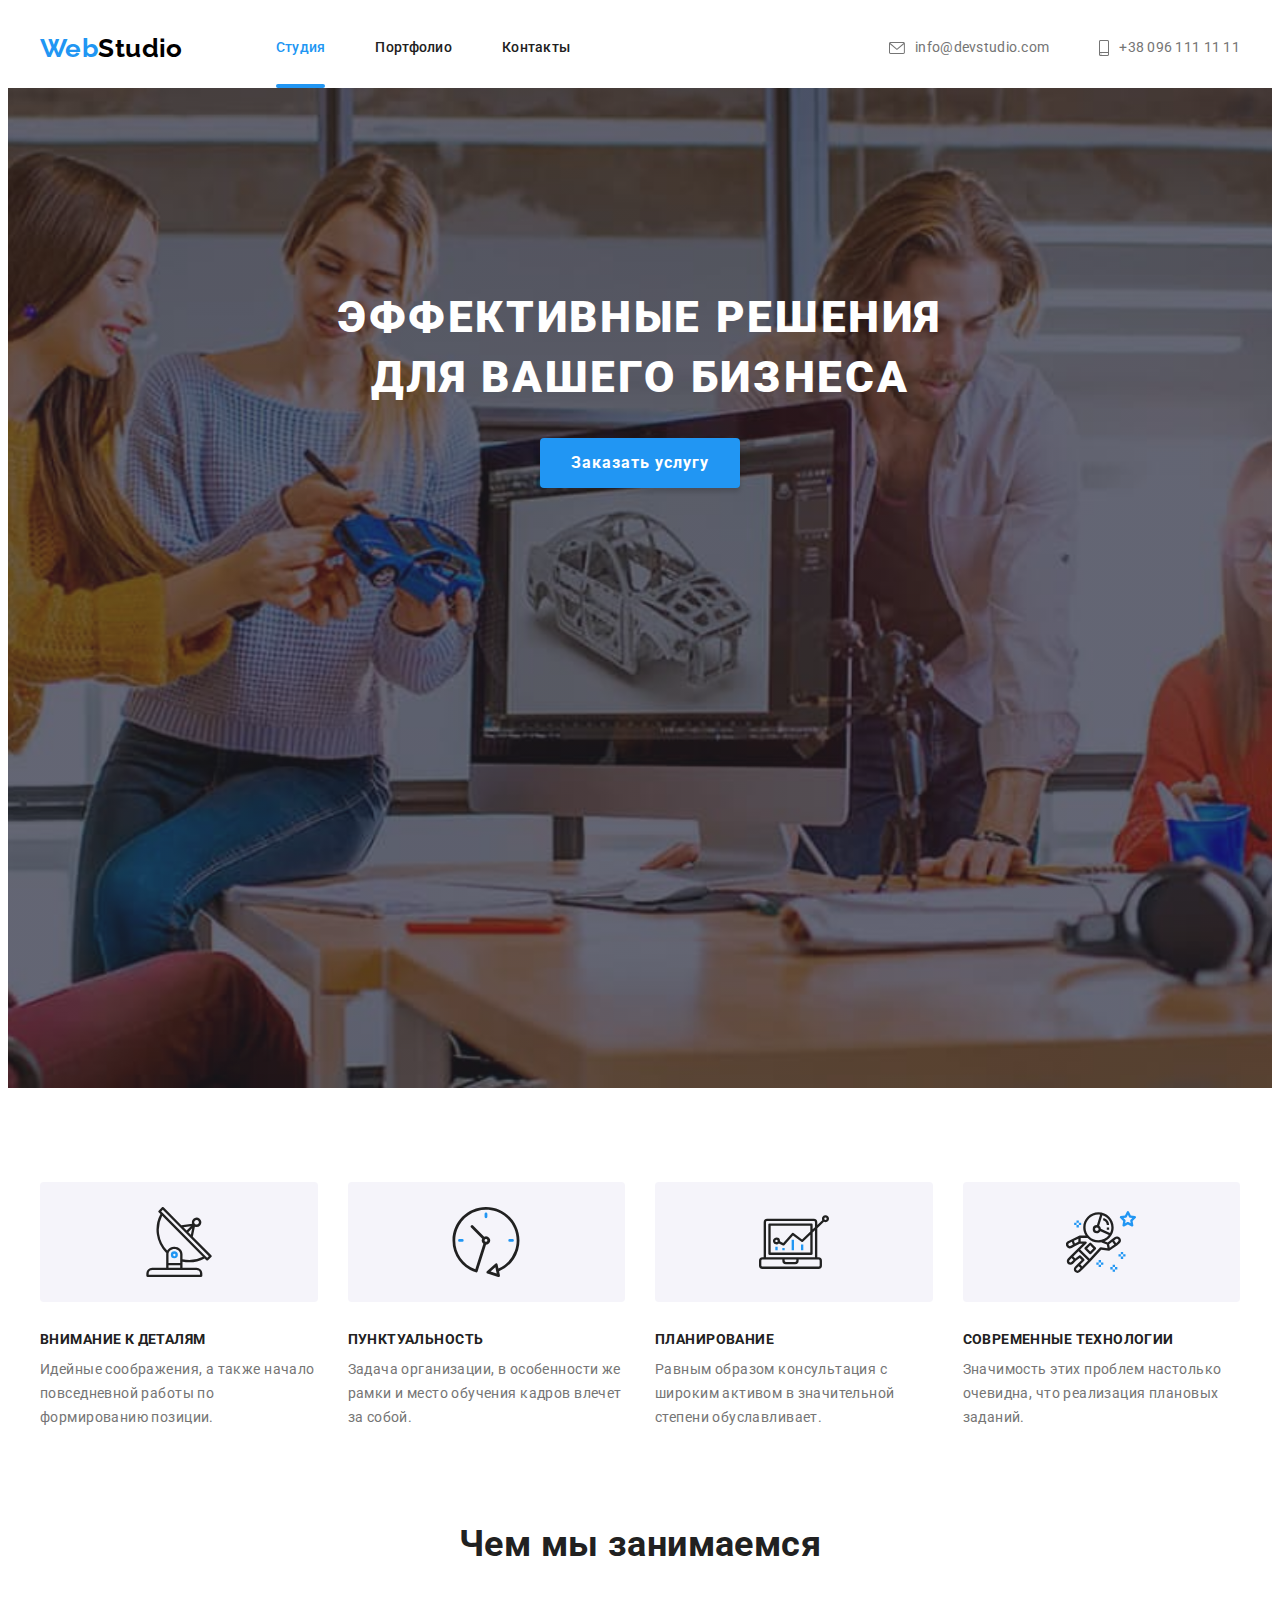
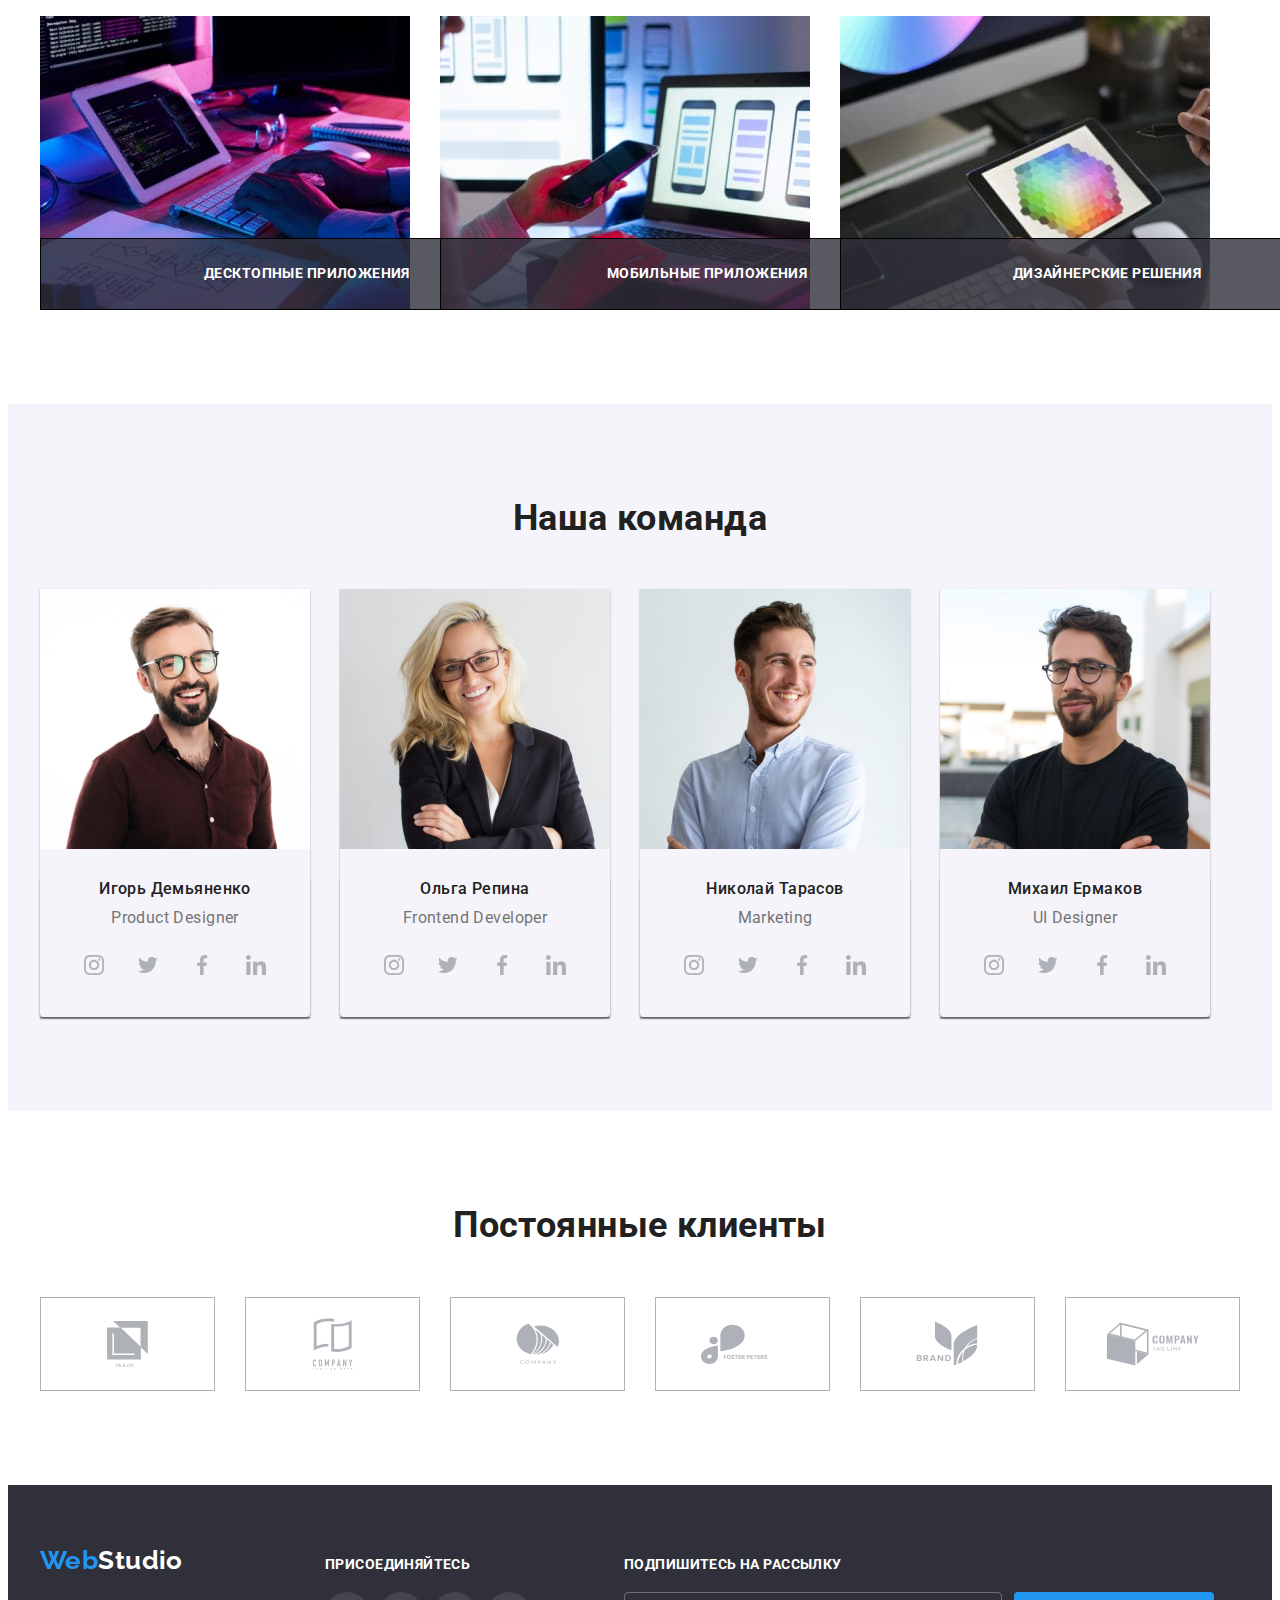
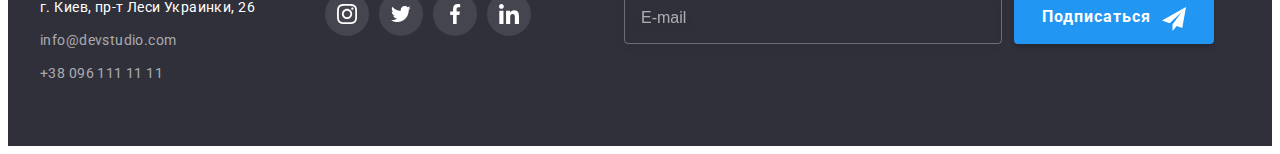
==== commit b5e79e7b: "mobil menu" ====
--- a/index.html
+++ b/index.html
@@ -16,14 +16,14 @@
     <header class="header">
         <div class="container header-container">
                 <a href="" class="logo header-logo">Web<span class="header-logo-part">Studio</span></a>
-                <div class="mobil-menu">
-                    <button type="button" class="mobil-menu-btn is-open">
-                        <svg width="40" height="40" aria-label="Переключатель мобильного меню">
-                            <use class="icon-close" href="./images/symbol-defs.svg#icon-close_40px"></use>
-                            <use class="icon-mobmenu" href="./images/symbol-defs.svg#icon-mobmenu_open"></use>
-                        </svg>
-                    </button>
-                </div>
+                <button 
+                    type="button" 
+                    class="mobil-menu-btn menu-btn-open" 
+                    aria-expanded="false">
+                    <svg width="40" height="40" aria-label="Переключатель мобильного меню">
+                        <use class="icon-mobmenu" href="./images/symbol-defs.svg#icon-mobmenu_open"></use>
+                    </svg>
+                </button>
             <nav class="header-navigation">
                 <ul class="header-list list">
                     <li class="header-item"><a href="./index.html" class="header-link current link header-link-now">Студия</a></li>
@@ -43,6 +43,67 @@
                         </svg>+38 096 111 11 11</a>
                     </li>
                 </ul>
+            </div>
+        </div>
+        <div class="mobil-menu is-hidden">
+            <div class="container">
+                <div class="mob-menu-top">
+                    <button 
+                        type="button" 
+                        class="mobil-menu-btn menu-btn-close" 
+                        aria-expanded="false">
+                        <svg width="40" height="40" aria-label="Переключатель мобильного меню">
+                            <use class="icon-close" href="./images/symbol-defs.svg#icon-close_40px"></use>
+                        </svg>
+                    </button>
+                    <nav class="mobil-menu-navigation">
+                        <ul class="mobil-menu-list list">
+                            <li class="mobil-menu-item"><a href="./index.html" class="mobil-menu-link link current">Студия</a></li>
+                            <li class="mobil-menu-item"><a href="./portfolio.html" class="mobil-menu-link link">Портфолио</a></li>
+                            <li class="mobil-menu-item"><a href="" class="mobil-menu-link link">Контакты</a></li>
+                        </ul>
+                    </nav>
+                </div>
+                <div class="mob-menu-bottom">
+                <div class="mobil-menu-connect">
+                    <ul class="mobil-menu-list list">
+                        <li class="mobil-menu-item-connect">
+                            <a href="tel:+380961111111" class="mobil-menu-link-cont mobil-menu-tel link">+38 096 111 11 11</a>
+                        </li>
+                        <li class="mobil-menu-item-connect">
+                            <a href="mailto:info@devstudio.com" class="mobil-menu-link-cont mobil-menu-mail link">info@devstudio.com</a>
+                        </li>
+                    </ul>
+                </div>
+                <div class="mob-menu-soc">
+                    <ul class="mobil-menu-soc-list list">
+                        <li class="mob-soc-item"><a href="" 
+                            class="mob-soc-link link"
+                            target="_blank"
+                            rel="noopener noreferrer nofollow"
+                            >Instagram</a>
+                        </li>
+                        <li class="mob-soc-item"><a href="" 
+                            class="mob-soc-link link"
+                            target="_blank"
+                            rel="noopener noreferrer nofollow"
+                            >Twitter</a>
+                        </li>
+                        <li class="mob-soc-item"><a href="" 
+                            class="mob-soc-link link"
+                            target="_blank"
+                            rel="noopener noreferrer nofollow"
+                            >Facebook</a>
+                        </li>
+                        <li class="mob-soc-item"><a href="" 
+                            class="mob-soc-link link"
+                            target="_blank"
+                            rel="noopener noreferrer nofollow"
+                            >LinkedIn</a>
+                        </li>
+                    </ul>
+                </div>
+                </div>
             </div>
         </div>
     </header> 
--- a/css/main.min.css
+++ b/css/main.min.css
@@ -1 +1 @@
-@import"https://fonts.googleapis.com/css2?family=Raleway:wght@700&family=Roboto:wght@400;500;700;900&display=swap";:root{--sercondary-text-color: #757575;--main-text-color: #212121;--accent-color: #2196F3;--primary-white-color: #FFFFFF;--duration-time: 250ms;--timing-function: cubic-bezier(0.4, 0, 0.2, 1)}.visually-hidden{position:absolute;overflow:hidden;clip:rect(0 0 0 0);height:1px;width:1px;margin:-1px;padding:0;border:0}.about-list,.header-list,.header .container,.check-text span,.check-text,.modal-close-btn{display:-webkit-box;display:-ms-flexbox;display:flex;-webkit-box-align:center;-ms-flex-align:center;align-items:center}p,h1,h2,h3,h4,h5,h6{margin:0}ul,ol{margin:0;padding:0}img{display:block;max-width:100%;height:auto}body{font-size:14px;font-family:"Roboto",sans-serif;letter-spacing:.03em;color:var(--main-text-color);background-color:var(--primary-white-color)}.list{list-style:none;padding:0;margin:0}.link{display:block;text-decoration:none}.img{display:block;max-width:100%;height:auto}.container{width:100%;padding-left:15px;padding-right:15px;margin:0 auto;outline:1px solid tomato}@media screen and (min-width: 480px){.container{max-width:480px}}@media screen and (min-width: 768px){.container{max-width:768px}}@media screen and (min-width: 1200px){.container{max-width:1200px}}.section-title{font-size:28px;line-height:1.18;text-align:center}@media screen and (min-width: 1200px){.section-title{font-size:36px;line-height:1.16}}.logo{display:inline-block;font-family:"Raleway",sans-serif;text-decoration:none;color:var(--accent-color);font-weight:700;font-size:24px;line-height:1.17}@media screen and (min-width: 1200px){.logo{font-size:26px;line-height:1.19}}.button{font-weight:700;font-size:16px;line-height:1.87;display:-webkit-box;display:-ms-flexbox;display:flex;letter-spacing:.06em;color:var(--primary-white-color);font-family:inherit;background-color:var(--accent-color);cursor:pointer}.backdrop{position:fixed;top:0;width:100%;height:100%;background-color:rgba(0,0,0,.2);-webkit-transition:opacity 300ms,visibility 300ms;transition:opacity 300ms,visibility 300ms}.modal{position:absolute;padding:40px;width:528px;min-height:581px;background-color:#fff;border-radius:4px;top:50%;left:50%;-webkit-transform:translate(-50%, -50%) scale(1);transform:translate(-50%, -50%) scale(1)}.backdrop.is-hidden .modal{-webkit-transform:scale(0.5);transform:scale(0.5)}.modal-close-btn{-webkit-box-pack:center;-ms-flex-pack:center;justify-content:center;position:absolute;top:8px;right:8px;width:30px;height:30px;border-radius:50%;border:1px solid rgba(0,0,0,.1);background-color:var(--primary-white-color);-webkit-transition-property:fill var(--duration-time);transition-property:fill var(--duration-time);-webkit-transition-timing-function:var(--timing-function);transition-timing-function:var(--timing-function)}.modal-close-btn:hover,.modal-close-btn:focus{fill:var(--accent-color)}.is-hidden{opacity:0;pointer-events:none;visibility:hidden}.modal-title{font-weight:700;font-size:20px;line-height:1.15;text-align:center;margin-bottom:12px}.modal-field{margin-bottom:30px}.modal-label{font-weight:400;font-size:12px;line-height:1.16;letter-spacing:.01em;color:var(--sercondary-text-color);display:block;margin-bottom:4px}.modal-input{width:100%;height:40px;padding:0;padding-left:42px;border:1px solid rgba(33,33,33,.2);border-radius:4px;outline:none;-webkit-transition-property:border-color var(--duration-time);transition-property:border-color var(--duration-time);-webkit-transition-timing-function:var(--timing-function);transition-timing-function:var(--timing-function)}.modal-input:focus{border-color:var(--accent-color);cursor:pointer}.modal-input-wrap{position:relative}.input-icon{position:absolute;left:12px;top:50%;-webkit-transform:translateY(-50%);transform:translateY(-50%);-webkit-transition-property:fill var(--duration-time);transition-property:fill var(--duration-time);-webkit-transition-timing-function:var(--timing-function);transition-timing-function:var(--timing-function)}.modal-input:focus+.input-icon{fill:var(--accent-color)}.modal-comment{width:100%;height:120px;padding:12px 16px;border:1px solid rgba(33,33,33,.2);border-radius:4px;resize:none;outline:none}.modal-comment::-webkit-input-placeholder{color:rgba(117,117,117,.5)}.modal-comment::-moz-placeholder{color:rgba(117,117,117,.5)}.modal-comment:-ms-input-placeholder{color:rgba(117,117,117,.5)}.modal-comment::-ms-input-placeholder{color:rgba(117,117,117,.5)}.modal-comment::placeholder{color:rgba(117,117,117,.5)}.modal-comment:focus{border-color:var(--accent-color);cursor:pointer}.sent-btn{display:block;margin-right:auto;margin-left:auto;min-width:200px;padding-top:10px;padding-bottom:10px;border-radius:4px;border:none;-webkit-box-shadow:0px 4px 4px rgba(0,0,0,.15);box-shadow:0px 4px 4px rgba(0,0,0,.15)}.sent-btn:hover,.sent-btn:focus{background-color:#188ce8}.check-text{color:var(--sercondary-text-color);line-height:1.7;-webkit-box-pack:center;-ms-flex-pack:center;justify-content:center;margin-bottom:30px}.check-text span{width:16px;height:15px;border:2px solid #212121;border-radius:3px;margin-right:7px;-webkit-box-pack:center;-ms-flex-pack:center;justify-content:center;-webkit-transition-property:border-color;transition-property:border-color;-webkit-transition-duration:var(--duration-time);transition-duration:var(--duration-time);-webkit-transition-timing-function:var(--timing-function);transition-timing-function:var(--timing-function)}.input-check:checked+.check-text span{background-color:var(--accent-color);border:none}.input-check:focus+.check-text span{border-color:var(--accent-color)}.check-icon{fill:rgba(0,0,0,0)}.input-check:checked+.check-text .check-icon{fill:var(--primary-white-color)}.check-conditions{text-decoration:none;-webkit-text-decoration-line:underline;text-decoration-line:underline;color:var(--accent-color)}.header{border-bottom:1px;border-bottom-color:#ececec}.header-container{display:-webkit-box;display:-ms-flexbox;display:flex;-webkit-box-align:center;-ms-flex-align:center;align-items:center;-webkit-box-pack:justify;-ms-flex-pack:justify;justify-content:space-between;min-height:60px}.mobil-menu-btn{display:-webkit-inline-box;display:-ms-inline-flexbox;display:inline-flex;margin:0;padding:0;border:none;background-color:rgba(0,0,0,0)}.mobil-menu-btn .icon-close{display:none}.mobil-menu-btn.is-open .icon-close{display:block}.mobil-menu-btn.is-open .icon-mobmenu{display:none}@media screen and (min-width: 768px){.header-logo{margin-right:88px}}@media screen and (min-width: 1200px){.header-logo{margin-right:93px}}.header-logo-part{color:#000}@media screen and (max-width: 767px){.header-navigation{display:none}}.header-item:not(:last-child){position:relative;margin-right:50px}.header-link{padding-top:32px;padding-bottom:32px;font-weight:500;line-height:1.14;letter-spacing:.02em;color:inherit}.header-connect{margin-left:auto}@media screen and (max-width: 767px){.header-connect{display:none}}.header-list-connect{display:block}@media screen and (min-width: 1200px){.header-list-connect{display:-webkit-box;display:-ms-flexbox;display:flex}}@media screen and (min-width: 768px){.header-item-connect:not(:last-child){margin-bottom:10px}}@media screen and (min-width: 1200px){.header-item-connect:not(:last-child){margin-right:50px;margin-bottom:0}}@media screen and (min-width: 768px){.header-link-cont{font-size:12px;line-height:1.17;letter-spacing:.02em;color:var(--sercondary-text-color)}}@media screen and (min-width: 1200px){.header-link-cont{padding-top:32px;padding-bottom:32px;font-size:14px;line-height:1.14;display:-webkit-box;display:-ms-flexbox;display:flex;-webkit-box-align:center;-ms-flex-align:center;align-items:center;-webkit-box-pack:center;-ms-flex-pack:center;justify-content:center}}.header-link,.header-link-cont,.header-link,.header-link-cont,.logo,.link-footer,.link-footer{-webkit-transition-property:color;transition-property:color;-webkit-transition-duration:var(--duration-time);transition-duration:var(--duration-time);-webkit-transition-timing-function:var(--timing-function);transition-timing-function:var(--timing-function)}.header-link:hover,.header-link-cont:hover,.header-link:focus,.header-link-cont:focus,.current,.logo:focus,.link-footer:focus,.link-footer:hover{color:var(--accent-color)}.heder-icon-tel,.heder-icon-mail{fill:currentColor;margin-right:10px}.header-link-now::after{content:"";position:absolute;left:0;bottom:0;display:block;width:100%;height:4px;border-radius:2px;background-color:var(--accent-color)}.hero{width:100%;padding-top:118px;padding-bottom:118px;text-align:center;background-color:#2f303a}@media screen and (min-width: 480px){.hero{max-width:480px}}@media screen and (min-width: 768px){.hero{max-width:768px}}@media screen and (min-width: 1200px){.hero{max-width:1200px;padding-top:200px;padding-bottom:200px}}.hero-tittle{margin-top:0;margin-left:auto;margin-right:auto;margin-bottom:30px;text-align:center;font-weight:900;max-width:360px;font-size:26px;line-height:1.62;letter-spacing:.06em;text-transform:uppercase;color:var(--primary-white-color)}@media screen and (min-width: 1200px){.hero-tittle{font-size:44px;line-height:1.36;max-width:696px}}.hero-btn{display:inline-block;min-width:200px;padding-top:10px;padding-bottom:10px;border-radius:4px;border:none;-webkit-box-shadow:0px 4px 4px rgba(0,0,0,.15);box-shadow:0px 4px 4px rgba(0,0,0,.15)}.overlay{height:400px;margin-left:auto;margin-right:auto;background-image:-webkit-gradient(linear, left top, left bottom, from(rgba(47, 48, 58, 0.4)), to(rgba(47, 48, 58, 0.4))),url(../images/hero_img.jpg);background-image:linear-gradient(rgba(47, 48, 58, 0.4), rgba(47, 48, 58, 0.4)),url(../images/hero_img.jpg);background-repeat:no-repeat;background-position:center;background-size:cover}@media screen and (min-width: 1200px){.overlay{max-width:1600px;height:600px}}.advantage{padding-top:60px;padding-bottom:60px}@media screen and (min-width: 1200px){.advantage{padding-top:94px;padding-bottom:94px}}.preference-list{margin-bottom:-30px}@media screen and (min-width: 768px){.preference-list{display:-webkit-box;display:-ms-flexbox;display:flex;-ms-flex-wrap:wrap;flex-wrap:wrap;margin-left:-30px}}@media screen and (min-width: 1200px){.preference-list{margin-bottom:0}}.preference-item{margin-bottom:30px}.preference-item::before{content:"";display:block;height:120px;background-repeat:no-repeat;background-position:center;background-color:#f5f4fa;border-radius:4px;margin-bottom:30px}@media screen and (min-width: 768px){.preference-item{width:calc(50% - 30px);margin-left:30px}}@media screen and (min-width: 1200px){.preference-item{width:calc(25% - 30px);margin-bottom:0}}.icon-antena::before{background-image:url("../images/antenna 1.svg")}.icon-clock::before{background-image:url("../images/clock 1.svg")}.icon-diagram::before{background-image:url("../images/diagram 1.svg")}.icon-astronaut::before{background-image:url("../images/astronaut 1.svg")}.preference-heading{margin-bottom:10px;font-size:14px;line-height:1.14;text-align:center;text-transform:uppercase;color:var(--main-text-color)}@media screen and (min-width: 768px){.preference-heading{text-align:left}}.preference-desc{line-height:1.71;color:var(--sercondary-text-color)}.about{padding-top:0;padding-bottom:94px}@media screen and (max-width: 1199px){.about{display:none}}.about-title{margin-bottom:50px}.about-item:not(:last-child):not(:last-child){margin-right:30px}.about-wrap{position:relative}.about-descr{position:absolute;display:block;bottom:0;border:1px solid #000;width:100%;color:#fff;background-color:rgba(47,48,58,.8);padding:27px 81px;font-size:14px;line-height:1.14;text-transform:uppercase;text-align:center}.team{padding-top:60px;padding-bottom:60px;background-color:#f5f4fa}@media screen and (min-width: 1200px){.team{padding-top:94px;padding-bottom:94px}}.team-title{margin-bottom:30px}@media screen and (min-width: 1200px){.team-title{margin-bottom:50px}}.team-list{margin-bottom:-30px}@media screen and (min-width: 768px){.team-list{display:-webkit-box;display:-ms-flexbox;display:flex;-ms-flex-wrap:wrap;flex-wrap:wrap;margin-left:-30px}}@media screen and (min-width: 1200px){.team-list{margin-left:0;margin-bottom:0}}.team-item{-webkit-box-shadow:0px 1px 3px rgba(0,0,0,.12),0px 1px 1px rgba(0,0,0,.14),0px 2px 1px rgba(0,0,0,.2);box-shadow:0px 1px 3px rgba(0,0,0,.12),0px 1px 1px rgba(0,0,0,.14),0px 2px 1px rgba(0,0,0,.2);margin-bottom:30px}@media screen and (min-width: 768px){.team-item{width:calc(50% - 30px);margin-left:30px}}@media screen and (min-width: 1200px){.team-item{width:calc(25% - 30px);margin-bottom:0;margin-left:0}.team-item:not(:last-child){margin-right:30px}}.team-image{margin-bottom:30px}.team-container{padding:0px 122px 24px 122px;-webkit-box-shadow:0px 1px 3px rgba(0,0,0,.12),0px 1px 1px rgba(0,0,0,.14),0px 2px 1px rgba(0,0,0,.2);box-shadow:0px 1px 3px rgba(0,0,0,.12),0px 1px 1px rgba(0,0,0,.14),0px 2px 1px rgba(0,0,0,.2);border-radius:0px 0px 4px 4px}@media screen and (min-width: 768px){.team-container{padding:0px 74px 24px 74px}}@media screen and (min-width: 1200px){.team-container{padding:0px 32px 30px 32px}}.team-member{margin-bottom:10px;font-weight:500;font-size:16px;line-height:1.19;text-align:center}.team-profession{font-size:16px;line-height:1.19;text-align:center;color:var(--sercondary-text-color);margin-bottom:16px}.team-soc-list{display:-webkit-box;display:-ms-flexbox;display:flex;-webkit-box-pack:center;-ms-flex-pack:center;justify-content:center}.team-soc-item+.team-soc-item{margin-left:10px}.team-soc-link{width:44px;height:44px;display:-webkit-box;display:-ms-flexbox;display:flex;-webkit-box-pack:center;-ms-flex-pack:center;justify-content:center;-webkit-box-align:center;-ms-flex-align:center;align-items:center;-webkit-transition-property:background-color,border-radius;transition-property:background-color,border-radius;-webkit-transition-duration:var(--duration-time);transition-duration:var(--duration-time);-webkit-transition-timing-function:var(--timing-function);transition-timing-function:var(--timing-function)}.team-soc-link:hover,.team-soc-link:focus{background-color:var(--accent-color);border-radius:50%}.team-item-icon{fill:#afb1b8;-webkit-transition-property:fill;transition-property:fill;-webkit-transition-duration:var(--duration-time);transition-duration:var(--duration-time);-webkit-transition-timing-function:var(--timing-function);transition-timing-function:var(--timing-function)}.team-soc-link:hover .team-item-icon,.team-soc-link:focus .team-item-icon{fill:var(--primary-white-color)}.client{padding-top:60px;padding-bottom:60px}@media screen and (min-width: 1200px){.client{padding-top:94px;padding-bottom:94px}}.client-title{margin-bottom:30px}@media screen and (min-width: 1200px){.client-title{margin-bottom:50px}}.client-list{display:-webkit-box;display:-ms-flexbox;display:flex;-ms-flex-wrap:wrap;flex-wrap:wrap;-webkit-box-pack:center;-ms-flex-pack:center;justify-content:center;margin-left:-30px;margin-bottom:-30px}@media screen and (min-width: 1200px){.client-list{margin-bottom:0}}.client-item{width:calc(50% - 30px);margin-left:30px;margin-bottom:30px}@media screen and (min-width: 768px){.client-item{width:calc(33.3333333333% - 30px)}}@media screen and (min-width: 1200px){.client-item{width:calc(16.6666666667% - 30px);margin-bottom:0}}.client-link{height:92px;display:-webkit-box;display:-ms-flexbox;display:flex;-webkit-box-pack:center;-ms-flex-pack:center;justify-content:center;-webkit-box-align:center;-ms-flex-align:center;align-items:center;border:1px solid #afb1b8;-webkit-transition-property:border;transition-property:border;-webkit-transition-duration:var(--duration-time);transition-duration:var(--duration-time);-webkit-transition-timing-function:var(--timing-function);transition-timing-function:var(--timing-function)}.client-link:hover,.client-link:focus{border:1px solid var(--accent-color)}.client-item-icon{fill:#afb1b8;-webkit-transition-property:fill;transition-property:fill;-webkit-transition-duration:var(--duration-time);transition-duration:var(--duration-time);-webkit-transition-timing-function:var(--timing-function);transition-timing-function:var(--timing-function)}.client-link:hover .client-item-icon,.client-link:focus .client-item-icon{fill:var(--accent-color)}.footer{padding-top:60px;padding-bottom:60px;background-color:#2f303a}@media screen and (min-width: 768px){.footer-container{display:-webkit-box;display:-ms-flexbox;display:flex;-ms-flex-wrap:wrap;flex-wrap:wrap;-ms-flex-line-pack:justify;align-content:space-between}}@media screen and (min-width: 1200px){.footer-container{-ms-flex-wrap:nowrap;flex-wrap:nowrap;-webkit-box-align:baseline;-ms-flex-align:baseline;align-items:baseline}}@media screen and (min-width: 768px){.footer-first{margin-left:76px}}@media screen and (min-width: 1200px){.footer-first{margin-right:70px;margin-left:0}}.footer-logo{display:block;width:154px;text-align:center;margin-left:auto;margin-right:auto;margin-bottom:20px}@media screen and (min-width: 1200px){.footer-logo{display:inline-block;text-align:left}}.footer-logo-part{display:inline-block;color:var(--primary-white-color)}.footer-link{font-weight:400;line-height:1.71}.footer-addr-wrap{margin-right:auto;margin-left:auto;text-align:center;margin-bottom:60px}@media screen and (min-width: 1200px){.footer-addr-wrap{text-align:left;margin-bottom:0}}.footer-addres{margin-bottom:8px}@media screen and (min-width: 1200px){.footer-addres{margin-bottom:9px}}.footer-addr{font-style:normal;color:var(--primary-white-color)}.footer-item:not(:last-child){margin-bottom:8px}@media screen and (min-width: 1200px){.footer-item:not(:last-child){margin-bottom:9px}}.link-footer{color:rgba(255,255,255,.6)}.connect{width:206px;margin-left:auto;margin-right:auto;text-align:center;margin-bottom:60px}@media screen and (min-width: 768px){.connect{margin-right:89px}}@media screen and (min-width: 1200px){.connect{margin-right:93px;margin-left:0;margin-bottom:0;text-align:left}}.connect-title{font-size:14px;color:var(--primary-white-color);text-transform:uppercase;margin-bottom:20px}.connect-soc-list{display:-webkit-box;display:-ms-flexbox;display:flex}.connect-soc-link{width:44px;height:44px;display:-webkit-box;display:-ms-flexbox;display:flex;-webkit-box-pack:center;-ms-flex-pack:center;justify-content:center;-webkit-box-align:center;-ms-flex-align:center;align-items:center;background-color:rgba(255,255,255,.1);border-radius:50%;-webkit-transition-property:background-color,border-radius;transition-property:background-color,border-radius;-webkit-transition-duration:var(--duration-time);transition-duration:var(--duration-time);-webkit-transition-timing-function:var(--timing-function);transition-timing-function:var(--timing-function)}.connect-soc-link:hover,.connect-soc-link:focus{background-color:var(--accent-color);border-radius:50%}.connect-item-icon{fill:var(--primary-white-color);-webkit-transition-property:fill;transition-property:fill;-webkit-transition-duration:var(--duration-time);transition-duration:var(--duration-time);-webkit-transition-timing-function:var(--timing-function);transition-timing-function:var(--timing-function)}.connect-soc-link:hover .connect-item-icon,.connect-soc-link:focus .connect-item-icon{fill:var(--primary-white-color)}.connect-soc-item+.connect-soc-item{margin-left:10px}.submit-wrap{margin-left:auto;margin-right:auto;text-align:center}@media screen and (min-width: 1200px){.submit-wrap{margin-right:0;margin-left:0;text-align:left}}.submit-title{font-weight:700;text-transform:uppercase;color:var(--primary-white-color);margin-bottom:20px}@media screen and (min-width: 1200px){.submit-fild{display:-webkit-box;display:-ms-flexbox;display:flex}}.submit-input{width:100%;border:1px solid rgba(255,255,255,.3);-webkit-filter:drop-shadow(0px 4px 4px rgba(0, 0, 0, 0.15));filter:drop-shadow(0px 4px 4px rgba(0, 0, 0, 0.15));border-radius:4px;background-color:inherit;font-size:16px;line-height:1.25;padding-top:15px;padding-bottom:15px;padding-left:16px;margin-bottom:20px;color:var(--primary-white-color)}@media screen and (min-width: 768px){.submit-input{width:450px}}@media screen and (min-width: 1200px){.submit-input{width:358px;margin-right:12px;margin-bottom:0}}.submit-input::-webkit-input-placeholder{color:rgba(255,255,255,.6)}.submit-input::-moz-placeholder{color:rgba(255,255,255,.6)}.submit-input:-ms-input-placeholder{color:rgba(255,255,255,.6)}.submit-input::-ms-input-placeholder{color:rgba(255,255,255,.6)}.submit-input::placeholder{color:rgba(255,255,255,.6)}.submit-btn{position:relative;min-width:200px;padding:10px 28px;border-radius:4px;border:none;-webkit-box-shadow:0px 4px 4px rgba(0,0,0,.15);box-shadow:0px 4px 4px rgba(0,0,0,.15);margin-left:auto;margin-right:auto;text-align:center}.submit-icon-send{position:absolute;right:28px;bottom:13px;fill:var(--primary-white-color)}.portfolio{padding-top:60px;padding-bottom:60px}@media screen and (min-width: 1200px){.portfolio{padding-top:94px;padding-bottom:94px}}.filter-list{display:-webkit-box;display:-ms-flexbox;display:flex;-ms-flex-wrap:wrap;flex-wrap:wrap;margin-bottom:40px;-webkit-box-pack:start;-ms-flex-pack:start;justify-content:flex-start}@media screen and (min-width: 1200px){.filter-list{margin-bottom:34px;-webkit-box-pack:center;-ms-flex-pack:center;justify-content:center}}.filter-item{margin-right:8px;margin-bottom:15px}.filter-btn{padding:6px 22px;border-radius:4px;border-color:rgba(0,0,0,0);font-weight:500;font-size:16px;line-height:1.62;text-align:center;background:#f5f4fa;color:var(--main-text-color);font-family:inherit;cursor:pointer;-webkit-transition-property:color,background-color,-webkit-box-shadow;transition-property:color,background-color,-webkit-box-shadow;transition-property:color,background-color,box-shadow;transition-property:color,background-color,box-shadow,-webkit-box-shadow;-webkit-transition-duration:var(--duration-time);transition-duration:var(--duration-time);-webkit-transition-timing-function:var(--timing-function);transition-timing-function:var(--timing-function)}.filter-btn:hover,.filter-btn:focus{color:var(--primary-white-color);background-color:var(--accent-color);-webkit-box-shadow:0px 4px 4px rgba(0,0,0,.25),0px 3px 1px rgba(0,0,0,.1),0px 1px 2px rgba(0,0,0,.08),0px 2px 2px rgba(0,0,0,.12);box-shadow:0px 4px 4px rgba(0,0,0,.25),0px 3px 1px rgba(0,0,0,.1),0px 1px 2px rgba(0,0,0,.08),0px 2px 2px rgba(0,0,0,.12)}.filter-btn.current{color:var(--primary-white-color);background-color:var(--accent-color);-webkit-box-shadow:0px 3px 1px rgba(0,0,0,.1),0px 1px 2px rgba(0,0,0,.08),0px 2px 2px rgba(0,0,0,.12);box-shadow:0px 3px 1px rgba(0,0,0,.1),0px 1px 2px rgba(0,0,0,.08),0px 2px 2px rgba(0,0,0,.12)}.projects-list{margin-bottom:-30px}@media screen and (min-width: 768px){.projects-list{display:-webkit-box;display:-ms-flexbox;display:flex;-ms-flex-wrap:wrap;flex-wrap:wrap;margin-left:-30px}}.projects-item{margin-bottom:30px;-webkit-transition-property:-webkit-box-shadow;transition-property:-webkit-box-shadow;transition-property:box-shadow;transition-property:box-shadow, -webkit-box-shadow;-webkit-transition-duration:var(--duration-time);transition-duration:var(--duration-time);-webkit-transition-timing-function:var(--timing-function);transition-timing-function:var(--timing-function)}@media screen and (min-width: 768px){.projects-item{width:calc(50% - 30px);margin-left:30px}}@media screen and (min-width: 1200px){.projects-item{width:calc(33.3333333333% - 30px)}}.projects-item:hover,.projects-item:focus{-webkit-box-shadow:0px 1px 1px rgba(0,0,0,.12),0px 4px 4px rgba(0,0,0,.06),1px 4px 6px rgba(0,0,0,.16);box-shadow:0px 1px 1px rgba(0,0,0,.12),0px 4px 4px rgba(0,0,0,.06),1px 4px 6px rgba(0,0,0,.16)}.projects-link{display:-webkit-box;display:-ms-flexbox;display:flex;-webkit-box-orient:vertical;-webkit-box-direction:normal;-ms-flex-direction:column;flex-direction:column;height:100%}.projects-wrap{position:relative;overflow:hidden}.overlay-text{position:absolute;top:0;color:#fff;background-color:rgba(33,150,243,.9);font-size:18px;line-height:1.55;padding:63px 24px;-webkit-transform:translateY(111%);transform:translateY(111%);-webkit-transition-property:-webkit-transform;transition-property:-webkit-transform;transition-property:transform;transition-property:transform, -webkit-transform;-webkit-transition-duration:var(--duration-time);transition-duration:var(--duration-time);-webkit-transition-timing-function:var(--timing-function);transition-timing-function:var(--timing-function);overflow:auto}@media screen and (min-width: 768px){.overlay-text{-webkit-transform:translateY(101%);transform:translateY(101%)}}.projects-item:hover .overlay-text{-webkit-transform:translateY(0%);transform:translateY(0%)}.project-container{-webkit-box-flex:1;-ms-flex-positive:1;flex-grow:1;padding:20px 24px;border:1px solid #eee;border-top:none}.project-name{margin-bottom:4px;font-size:18px;line-height:2;letter-spacing:.06em;color:var(--main-text-color)}.project-type{color:var(--sercondary-text-color);font-size:16px;line-height:1.88}/*# sourceMappingURL=main.min.css.map */+@import"https://fonts.googleapis.com/css2?family=Raleway:wght@700&family=Roboto:wght@400;500;700;900&display=swap";:root{--sercondary-text-color: #757575;--main-text-color: #212121;--accent-color: #2196F3;--primary-white-color: #FFFFFF;--duration-time: 250ms;--timing-function: cubic-bezier(0.4, 0, 0.2, 1)}.visually-hidden{position:absolute;overflow:hidden;clip:rect(0 0 0 0);height:1px;width:1px;margin:-1px;padding:0;border:0}.about-list,.header-list,.header .container,.check-text span,.check-text,.modal-close-btn{display:-webkit-box;display:-ms-flexbox;display:flex;-webkit-box-align:center;-ms-flex-align:center;align-items:center}p,h1,h2,h3,h4,h5,h6{margin:0}ul,ol{margin:0;padding:0}img{display:block;max-width:100%;height:auto}body{font-size:14px;font-family:"Roboto",sans-serif;letter-spacing:.03em;color:var(--main-text-color);background-color:var(--primary-white-color)}.list{list-style:none;padding:0;margin:0}.link{display:block;text-decoration:none}.img{display:block;max-width:100%;height:auto}.container{width:100%;padding-left:15px;padding-right:15px;margin:0 auto}@media screen and (min-width: 480px){.container{max-width:480px}}@media screen and (min-width: 768px){.container{max-width:768px}}@media screen and (min-width: 1200px){.container{max-width:1200px}}.section-title{font-size:28px;line-height:1.18;text-align:center}@media screen and (min-width: 1200px){.section-title{font-size:36px;line-height:1.16}}.logo{display:inline-block;font-family:"Raleway",sans-serif;text-decoration:none;color:var(--accent-color);font-weight:700;font-size:24px;line-height:1.17}@media screen and (min-width: 1200px){.logo{font-size:26px;line-height:1.19}}.button{font-weight:700;font-size:16px;line-height:1.87;display:-webkit-box;display:-ms-flexbox;display:flex;letter-spacing:.06em;color:var(--primary-white-color);font-family:inherit;background-color:var(--accent-color);cursor:pointer}.backdrop{position:fixed;top:0;width:100%;height:100%;background-color:rgba(0,0,0,.2);-webkit-transition:opacity 300ms,visibility 300ms;transition:opacity 300ms,visibility 300ms}@media screen and (max-height: 610px){.backdrop{-webkit-box-align:start;-ms-flex-align:start;align-items:flex-start}}.modal{position:absolute;padding:40px;background-color:#fff;border-radius:4px;top:55%;left:50%;-webkit-transform:translate(-50%, -50%) scale(1);transform:translate(-50%, -50%) scale(1)}.backdrop.is-hidden .modal{-webkit-transform:scale(0.5);transform:scale(0.5)}@media screen and (min-width: 320px){.modal{width:100%;height:100%;overflow-y:auto}}@media screen and (min-width: 480px){.modal{width:450px;min-height:609px;top:50%}}@media screen and (min-width: 1200px){.modal{width:528px;min-height:581px}}.modal-close-btn{-webkit-box-pack:center;-ms-flex-pack:center;justify-content:center;position:absolute;top:8px;right:8px;width:30px;height:30px;border-radius:50%;border:1px solid rgba(0,0,0,.1);background-color:var(--primary-white-color);-webkit-transition-property:fill var(--duration-time);transition-property:fill var(--duration-time);-webkit-transition-timing-function:var(--timing-function);transition-timing-function:var(--timing-function)}.modal-close-btn:hover,.modal-close-btn:focus{fill:var(--accent-color)}.is-hidden{opacity:0;pointer-events:none;visibility:hidden}.modal-title{font-weight:700;font-size:20px;line-height:1.15;text-align:center;margin-bottom:12px}.modal-field{margin-bottom:30px}.modal-label{font-weight:400;font-size:12px;line-height:1.16;letter-spacing:.01em;color:var(--sercondary-text-color);display:block;margin-bottom:4px}.modal-input{width:100%;height:40px;padding:0;padding-left:42px;border:1px solid rgba(33,33,33,.2);border-radius:4px;outline:none;-webkit-transition-property:border-color var(--duration-time);transition-property:border-color var(--duration-time);-webkit-transition-timing-function:var(--timing-function);transition-timing-function:var(--timing-function)}.modal-input:focus{border-color:var(--accent-color);cursor:pointer}.modal-input-wrap{position:relative}.input-icon{position:absolute;left:12px;top:50%;-webkit-transform:translateY(-50%);transform:translateY(-50%);-webkit-transition-property:fill var(--duration-time);transition-property:fill var(--duration-time);-webkit-transition-timing-function:var(--timing-function);transition-timing-function:var(--timing-function)}.modal-input:focus+.input-icon{fill:var(--accent-color)}.modal-comment{width:100%;height:120px;padding:12px 16px;border:1px solid rgba(33,33,33,.2);border-radius:4px;resize:none;outline:none}.modal-comment::-webkit-input-placeholder{color:rgba(117,117,117,.5)}.modal-comment::-moz-placeholder{color:rgba(117,117,117,.5)}.modal-comment:-ms-input-placeholder{color:rgba(117,117,117,.5)}.modal-comment::-ms-input-placeholder{color:rgba(117,117,117,.5)}.modal-comment::placeholder{color:rgba(117,117,117,.5)}.modal-comment:focus{border-color:var(--accent-color);cursor:pointer}.sent-btn{display:block;margin-right:auto;margin-left:auto;min-width:200px;padding-top:10px;padding-bottom:10px;border-radius:4px;border:none;-webkit-box-shadow:0px 4px 4px rgba(0,0,0,.15);box-shadow:0px 4px 4px rgba(0,0,0,.15)}.sent-btn:hover,.sent-btn:focus{background-color:#188ce8}.check-text{color:var(--sercondary-text-color);-webkit-box-pack:center;-ms-flex-pack:center;justify-content:center;margin-bottom:30px}@media screen and (min-width: 480px){.check-text{font-size:12px;line-height:1.16}}@media screen and (min-width: 1200px){.check-text{font-size:14px;line-height:1.7}}.check-text span{width:16px;height:15px;border:2px solid #212121;border-radius:3px;margin-right:7px;-webkit-box-pack:center;-ms-flex-pack:center;justify-content:center;-webkit-transition-property:border-color;transition-property:border-color;-webkit-transition-duration:var(--duration-time);transition-duration:var(--duration-time);-webkit-transition-timing-function:var(--timing-function);transition-timing-function:var(--timing-function)}.input-check:checked+.check-text span{background-color:var(--accent-color);border:none}.input-check:focus+.check-text span{border-color:var(--accent-color)}.check-icon{fill:rgba(0,0,0,0)}.input-check:checked+.check-text .check-icon{fill:var(--primary-white-color)}.check-conditions{text-decoration:none;-webkit-text-decoration-line:underline;text-decoration-line:underline;color:var(--accent-color)}.mobil-menu-btn{display:-webkit-inline-box;display:-ms-inline-flexbox;display:inline-flex;margin:0;padding:0;border:none;background-color:rgba(0,0,0,0);-webkit-transition-property:fill var(--duration-time);transition-property:fill var(--duration-time);-webkit-transition-timing-function:var(--timing-function);transition-timing-function:var(--timing-function);cursor:pointer}.mobil-menu-btn:hover,.mobil-menu-btn:focus{fill:var(--accent-color)}@media screen and (min-width: 768px){.mobil-menu-btn{display:none}}.mobil-menu{position:fixed;z-index:1;top:0;left:0;background-color:#fff;width:100vw;height:100vh;padding-top:48px;padding-bottom:48px}.mobil-menu .container{display:-webkit-box;display:-ms-flexbox;display:flex;-webkit-box-orient:vertical;-webkit-box-direction:normal;-ms-flex-direction:column;flex-direction:column;height:100%;-webkit-box-pack:justify;-ms-flex-pack:justify;justify-content:space-between;-webkit-box-align:start;-ms-flex-align:start;align-items:flex-start;overflow-y:auto}@media screen and (min-width: 768px){.mobil-menu{display:none}}.menu-btn-close{position:absolute;display:block;margin-left:auto;top:10px;right:15px}.mobil-menu-item:not(:last-child),.mobil-menu-item-connect:not(:last-child){margin-bottom:32px}.mobil-menu-link{font-weight:500;font-size:40px;line-height:1.18;color:inherit;letter-spacing:.02em}.mobil-menu-connect{margin-bottom:64px}.mobil-menu-tel{font-weight:500;font-size:34px;line-height:1.18;letter-spacing:.02em;color:#2196f3}.mobil-menu-mail{font-weight:500;font-size:24px;line-height:1.17;letter-spacing:.02em;color:#757575}.mobil-menu-soc-list{display:-webkit-box;display:-ms-flexbox;display:flex}@media screen and (max-width: 479px){.mobil-menu-soc-list{-ms-flex-wrap:wrap;flex-wrap:wrap}}.mob-soc-item:not(:last-child){margin-right:20px}.mob-soc-link{font-weight:500;font-size:18px;line-height:1.2;letter-spacing:.02em;color:#2196f3}.no-scroll{overflow:hidden}.header{border-bottom:1px;border-bottom-color:#ececec}.header-container{display:-webkit-box;display:-ms-flexbox;display:flex;-webkit-box-align:center;-ms-flex-align:center;align-items:center;-webkit-box-pack:justify;-ms-flex-pack:justify;justify-content:space-between;min-height:60px}@media screen and (min-width: 768px){.header-logo{margin-right:88px}}@media screen and (min-width: 1200px){.header-logo{margin-right:93px}}.header-logo-part{color:#000}@media screen and (max-width: 767px){.header-navigation{display:none}}.header-item:not(:last-child){position:relative;margin-right:50px}.header-link{padding-top:32px;padding-bottom:32px;font-weight:500;line-height:1.14;letter-spacing:.02em;color:inherit}.header-connect{margin-left:auto}@media screen and (max-width: 767px){.header-connect{display:none}}.header-list-connect{display:block}@media screen and (min-width: 1200px){.header-list-connect{display:-webkit-box;display:-ms-flexbox;display:flex}}@media screen and (min-width: 768px){.header-item-connect:not(:last-child){margin-bottom:10px}}@media screen and (min-width: 1200px){.header-item-connect:not(:last-child){margin-right:50px;margin-bottom:0}}@media screen and (min-width: 768px){.header-link-cont{font-size:12px;line-height:1.17;letter-spacing:.02em;color:var(--sercondary-text-color)}}@media screen and (min-width: 1200px){.header-link-cont{padding-top:32px;padding-bottom:32px;font-size:14px;line-height:1.14;display:-webkit-box;display:-ms-flexbox;display:flex;-webkit-box-align:center;-ms-flex-align:center;align-items:center;-webkit-box-pack:center;-ms-flex-pack:center;justify-content:center}}.header-link,.header-link-cont,.header-link,.header-link-cont,.logo,.link-footer,.link-footer{-webkit-transition-property:color;transition-property:color;-webkit-transition-duration:var(--duration-time);transition-duration:var(--duration-time);-webkit-transition-timing-function:var(--timing-function);transition-timing-function:var(--timing-function)}.header-link:hover,.header-link-cont:hover,.header-link:focus,.header-link-cont:focus,.current,.logo:focus,.link-footer:focus,.link-footer:hover{color:var(--accent-color)}.heder-icon-tel,.heder-icon-mail{fill:currentColor;margin-right:10px}.header-link-now::after{content:"";position:absolute;left:0;bottom:0;display:block;width:100%;height:4px;border-radius:2px;background-color:var(--accent-color)}.hero{width:100%;padding-top:118px;padding-bottom:118px;text-align:center;background-color:#2f303a}@media screen and (min-width: 480px){.hero{max-width:480px}}@media screen and (min-width: 768px){.hero{max-width:768px}}@media screen and (min-width: 1200px){.hero{max-width:1200px;padding-top:200px;padding-bottom:200px}}.hero-tittle{margin-top:0;margin-left:auto;margin-right:auto;margin-bottom:30px;text-align:center;font-weight:900;max-width:360px;font-size:26px;line-height:1.62;letter-spacing:.06em;text-transform:uppercase;color:var(--primary-white-color)}@media screen and (min-width: 1200px){.hero-tittle{font-size:44px;line-height:1.36;max-width:696px}}.hero-btn{display:inline-block;min-width:200px;padding-top:10px;padding-bottom:10px;border-radius:4px;border:none;-webkit-box-shadow:0px 4px 4px rgba(0,0,0,.15);box-shadow:0px 4px 4px rgba(0,0,0,.15)}.overlay{height:400px;margin-left:auto;margin-right:auto;background-image:-webkit-gradient(linear, left top, left bottom, from(rgba(47, 48, 58, 0.4)), to(rgba(47, 48, 58, 0.4))),url(../images/hero_img.jpg);background-image:linear-gradient(rgba(47, 48, 58, 0.4), rgba(47, 48, 58, 0.4)),url(../images/hero_img.jpg);background-repeat:no-repeat;background-position:center;background-size:cover}@media screen and (min-width: 1200px){.overlay{max-width:1600px;height:600px}}.advantage{padding-top:60px;padding-bottom:60px}@media screen and (min-width: 1200px){.advantage{padding-top:94px;padding-bottom:94px}}.preference-list{margin-bottom:-30px}@media screen and (min-width: 768px){.preference-list{display:-webkit-box;display:-ms-flexbox;display:flex;-ms-flex-wrap:wrap;flex-wrap:wrap;margin-left:-30px}}@media screen and (min-width: 1200px){.preference-list{margin-bottom:0}}.preference-item{margin-bottom:30px}.preference-item::before{content:"";display:block;height:120px;background-repeat:no-repeat;background-position:center;background-color:#f5f4fa;border-radius:4px;margin-bottom:30px}@media screen and (min-width: 768px){.preference-item{width:calc(50% - 30px);margin-left:30px}}@media screen and (min-width: 1200px){.preference-item{width:calc(25% - 30px);margin-bottom:0}}.icon-antena::before{background-image:url("../images/antenna 1.svg")}.icon-clock::before{background-image:url("../images/clock 1.svg")}.icon-diagram::before{background-image:url("../images/diagram 1.svg")}.icon-astronaut::before{background-image:url("../images/astronaut 1.svg")}.preference-heading{margin-bottom:10px;font-size:14px;line-height:1.14;text-align:center;text-transform:uppercase;color:var(--main-text-color)}@media screen and (min-width: 768px){.preference-heading{text-align:left}}.preference-desc{line-height:1.71;color:var(--sercondary-text-color)}.about{padding-top:0;padding-bottom:94px}@media screen and (max-width: 1199px){.about{display:none}}.about-title{margin-bottom:50px}.about-item:not(:last-child):not(:last-child){margin-right:30px}.about-wrap{position:relative}.about-descr{position:absolute;display:block;bottom:0;border:1px solid #000;width:100%;color:#fff;background-color:rgba(47,48,58,.8);padding:27px 81px;font-size:14px;line-height:1.14;text-transform:uppercase;text-align:center}.team{padding-top:60px;padding-bottom:60px;background-color:#f5f4fa}@media screen and (min-width: 1200px){.team{padding-top:94px;padding-bottom:94px}}.team-title{margin-bottom:30px}@media screen and (min-width: 1200px){.team-title{margin-bottom:50px}}.team-list{margin-bottom:-30px}@media screen and (min-width: 768px){.team-list{display:-webkit-box;display:-ms-flexbox;display:flex;-ms-flex-wrap:wrap;flex-wrap:wrap;margin-left:-30px}}@media screen and (min-width: 1200px){.team-list{margin-left:0;margin-bottom:0}}.team-item{-webkit-box-shadow:0px 1px 3px rgba(0,0,0,.12),0px 1px 1px rgba(0,0,0,.14),0px 2px 1px rgba(0,0,0,.2);box-shadow:0px 1px 3px rgba(0,0,0,.12),0px 1px 1px rgba(0,0,0,.14),0px 2px 1px rgba(0,0,0,.2);margin-bottom:30px}@media screen and (min-width: 768px){.team-item{width:calc(50% - 30px);margin-left:30px}}@media screen and (min-width: 1200px){.team-item{width:calc(25% - 30px);margin-bottom:0;margin-left:0}.team-item:not(:last-child){margin-right:30px}}.team-image{margin-bottom:30px}.team-container{padding:0px 122px 24px 122px;-webkit-box-shadow:0px 1px 3px rgba(0,0,0,.12),0px 1px 1px rgba(0,0,0,.14),0px 2px 1px rgba(0,0,0,.2);box-shadow:0px 1px 3px rgba(0,0,0,.12),0px 1px 1px rgba(0,0,0,.14),0px 2px 1px rgba(0,0,0,.2);border-radius:0px 0px 4px 4px}@media screen and (min-width: 768px){.team-container{padding:0px 74px 24px 74px}}@media screen and (min-width: 1200px){.team-container{padding:0px 32px 30px 32px}}.team-member{margin-bottom:10px;font-weight:500;font-size:16px;line-height:1.19;text-align:center}.team-profession{font-size:16px;line-height:1.19;text-align:center;color:var(--sercondary-text-color);margin-bottom:16px}.team-soc-list{display:-webkit-box;display:-ms-flexbox;display:flex;-webkit-box-pack:center;-ms-flex-pack:center;justify-content:center}.team-soc-item+.team-soc-item{margin-left:10px}.team-soc-link{width:44px;height:44px;display:-webkit-box;display:-ms-flexbox;display:flex;-webkit-box-pack:center;-ms-flex-pack:center;justify-content:center;-webkit-box-align:center;-ms-flex-align:center;align-items:center;-webkit-transition-property:background-color,border-radius;transition-property:background-color,border-radius;-webkit-transition-duration:var(--duration-time);transition-duration:var(--duration-time);-webkit-transition-timing-function:var(--timing-function);transition-timing-function:var(--timing-function)}.team-soc-link:hover,.team-soc-link:focus{background-color:var(--accent-color);border-radius:50%}.team-item-icon{fill:#afb1b8;-webkit-transition-property:fill;transition-property:fill;-webkit-transition-duration:var(--duration-time);transition-duration:var(--duration-time);-webkit-transition-timing-function:var(--timing-function);transition-timing-function:var(--timing-function)}.team-soc-link:hover .team-item-icon,.team-soc-link:focus .team-item-icon{fill:var(--primary-white-color)}.client{padding-top:60px;padding-bottom:60px}@media screen and (min-width: 1200px){.client{padding-top:94px;padding-bottom:94px}}.client-title{margin-bottom:30px}@media screen and (min-width: 1200px){.client-title{margin-bottom:50px}}.client-list{display:-webkit-box;display:-ms-flexbox;display:flex;-ms-flex-wrap:wrap;flex-wrap:wrap;-webkit-box-pack:center;-ms-flex-pack:center;justify-content:center;margin-left:-30px;margin-bottom:-30px}@media screen and (min-width: 1200px){.client-list{margin-bottom:0}}.client-item{width:calc(50% - 30px);margin-left:30px;margin-bottom:30px}@media screen and (min-width: 768px){.client-item{width:calc(33.3333333333% - 30px)}}@media screen and (min-width: 1200px){.client-item{width:calc(16.6666666667% - 30px);margin-bottom:0}}.client-link{height:92px;display:-webkit-box;display:-ms-flexbox;display:flex;-webkit-box-pack:center;-ms-flex-pack:center;justify-content:center;-webkit-box-align:center;-ms-flex-align:center;align-items:center;border:1px solid #afb1b8;-webkit-transition-property:border;transition-property:border;-webkit-transition-duration:var(--duration-time);transition-duration:var(--duration-time);-webkit-transition-timing-function:var(--timing-function);transition-timing-function:var(--timing-function)}.client-link:hover,.client-link:focus{border:1px solid var(--accent-color)}.client-item-icon{fill:#afb1b8;-webkit-transition-property:fill;transition-property:fill;-webkit-transition-duration:var(--duration-time);transition-duration:var(--duration-time);-webkit-transition-timing-function:var(--timing-function);transition-timing-function:var(--timing-function)}.client-link:hover .client-item-icon,.client-link:focus .client-item-icon{fill:var(--accent-color)}.footer{padding-top:60px;padding-bottom:60px;background-color:#2f303a}@media screen and (min-width: 768px){.footer-container{display:-webkit-box;display:-ms-flexbox;display:flex;-ms-flex-wrap:wrap;flex-wrap:wrap;-ms-flex-line-pack:justify;align-content:space-between}}@media screen and (min-width: 1200px){.footer-container{-ms-flex-wrap:nowrap;flex-wrap:nowrap;-webkit-box-align:baseline;-ms-flex-align:baseline;align-items:baseline}}@media screen and (min-width: 768px){.footer-first{margin-left:76px}}@media screen and (min-width: 1200px){.footer-first{margin-right:70px;margin-left:0}}.footer-logo{display:block;width:154px;text-align:center;margin-left:auto;margin-right:auto;margin-bottom:20px}@media screen and (min-width: 1200px){.footer-logo{display:inline-block;text-align:left}}.footer-logo-part{display:inline-block;color:var(--primary-white-color)}.footer-link{font-weight:400;line-height:1.71}.footer-addr-wrap{margin-right:auto;margin-left:auto;text-align:center;margin-bottom:60px}@media screen and (min-width: 1200px){.footer-addr-wrap{text-align:left;margin-bottom:0}}.footer-addres{margin-bottom:8px}@media screen and (min-width: 1200px){.footer-addres{margin-bottom:9px}}.footer-addr{font-style:normal;color:var(--primary-white-color)}.footer-item:not(:last-child){margin-bottom:8px}@media screen and (min-width: 1200px){.footer-item:not(:last-child){margin-bottom:9px}}.link-footer{color:rgba(255,255,255,.6)}.connect{width:206px;margin-left:auto;margin-right:auto;text-align:center;margin-bottom:60px}@media screen and (min-width: 768px){.connect{margin-right:89px}}@media screen and (min-width: 1200px){.connect{margin-right:93px;margin-left:0;margin-bottom:0;text-align:left}}.connect-title{font-size:14px;color:var(--primary-white-color);text-transform:uppercase;margin-bottom:20px}.connect-soc-list{display:-webkit-box;display:-ms-flexbox;display:flex}.connect-soc-link{width:44px;height:44px;display:-webkit-box;display:-ms-flexbox;display:flex;-webkit-box-pack:center;-ms-flex-pack:center;justify-content:center;-webkit-box-align:center;-ms-flex-align:center;align-items:center;background-color:rgba(255,255,255,.1);border-radius:50%;-webkit-transition-property:background-color,border-radius;transition-property:background-color,border-radius;-webkit-transition-duration:var(--duration-time);transition-duration:var(--duration-time);-webkit-transition-timing-function:var(--timing-function);transition-timing-function:var(--timing-function)}.connect-soc-link:hover,.connect-soc-link:focus{background-color:var(--accent-color);border-radius:50%}.connect-item-icon{fill:var(--primary-white-color);-webkit-transition-property:fill;transition-property:fill;-webkit-transition-duration:var(--duration-time);transition-duration:var(--duration-time);-webkit-transition-timing-function:var(--timing-function);transition-timing-function:var(--timing-function)}.connect-soc-link:hover .connect-item-icon,.connect-soc-link:focus .connect-item-icon{fill:var(--primary-white-color)}.connect-soc-item+.connect-soc-item{margin-left:10px}.submit-wrap{margin-left:auto;margin-right:auto;text-align:center}@media screen and (min-width: 1200px){.submit-wrap{margin-right:0;margin-left:0;text-align:left}}.submit-title{font-weight:700;text-transform:uppercase;color:var(--primary-white-color);margin-bottom:20px}@media screen and (min-width: 1200px){.submit-fild{display:-webkit-box;display:-ms-flexbox;display:flex}}.submit-input{width:100%;border:1px solid rgba(255,255,255,.3);-webkit-filter:drop-shadow(0px 4px 4px rgba(0, 0, 0, 0.15));filter:drop-shadow(0px 4px 4px rgba(0, 0, 0, 0.15));border-radius:4px;background-color:inherit;font-size:16px;line-height:1.25;padding-top:15px;padding-bottom:15px;padding-left:16px;margin-bottom:20px;color:var(--primary-white-color)}@media screen and (min-width: 768px){.submit-input{width:450px}}@media screen and (min-width: 1200px){.submit-input{width:358px;margin-right:12px;margin-bottom:0}}.submit-input::-webkit-input-placeholder{color:rgba(255,255,255,.6)}.submit-input::-moz-placeholder{color:rgba(255,255,255,.6)}.submit-input:-ms-input-placeholder{color:rgba(255,255,255,.6)}.submit-input::-ms-input-placeholder{color:rgba(255,255,255,.6)}.submit-input::placeholder{color:rgba(255,255,255,.6)}.submit-btn{position:relative;min-width:200px;padding:10px 28px;border-radius:4px;border:none;-webkit-box-shadow:0px 4px 4px rgba(0,0,0,.15);box-shadow:0px 4px 4px rgba(0,0,0,.15);margin-left:auto;margin-right:auto;text-align:center}.submit-icon-send{position:absolute;right:28px;bottom:13px;fill:var(--primary-white-color)}.portfolio{padding-top:60px;padding-bottom:60px}@media screen and (min-width: 1200px){.portfolio{padding-top:94px;padding-bottom:94px}}.filter-list{display:-webkit-box;display:-ms-flexbox;display:flex;-ms-flex-wrap:wrap;flex-wrap:wrap;margin-bottom:40px;-webkit-box-pack:start;-ms-flex-pack:start;justify-content:flex-start}@media screen and (min-width: 1200px){.filter-list{margin-bottom:34px;-webkit-box-pack:center;-ms-flex-pack:center;justify-content:center}}.filter-item{margin-right:8px;margin-bottom:15px}.filter-btn{padding:6px 22px;border-radius:4px;border-color:rgba(0,0,0,0);font-weight:500;font-size:16px;line-height:1.62;text-align:center;background:#f5f4fa;color:var(--main-text-color);font-family:inherit;cursor:pointer;-webkit-transition-property:color,background-color,-webkit-box-shadow;transition-property:color,background-color,-webkit-box-shadow;transition-property:color,background-color,box-shadow;transition-property:color,background-color,box-shadow,-webkit-box-shadow;-webkit-transition-duration:var(--duration-time);transition-duration:var(--duration-time);-webkit-transition-timing-function:var(--timing-function);transition-timing-function:var(--timing-function)}.filter-btn:hover,.filter-btn:focus{color:var(--primary-white-color);background-color:var(--accent-color);-webkit-box-shadow:0px 4px 4px rgba(0,0,0,.25),0px 3px 1px rgba(0,0,0,.1),0px 1px 2px rgba(0,0,0,.08),0px 2px 2px rgba(0,0,0,.12);box-shadow:0px 4px 4px rgba(0,0,0,.25),0px 3px 1px rgba(0,0,0,.1),0px 1px 2px rgba(0,0,0,.08),0px 2px 2px rgba(0,0,0,.12)}.filter-btn.current{color:var(--primary-white-color);background-color:var(--accent-color);-webkit-box-shadow:0px 3px 1px rgba(0,0,0,.1),0px 1px 2px rgba(0,0,0,.08),0px 2px 2px rgba(0,0,0,.12);box-shadow:0px 3px 1px rgba(0,0,0,.1),0px 1px 2px rgba(0,0,0,.08),0px 2px 2px rgba(0,0,0,.12)}.projects-list{margin-bottom:-30px}@media screen and (min-width: 768px){.projects-list{display:-webkit-box;display:-ms-flexbox;display:flex;-ms-flex-wrap:wrap;flex-wrap:wrap;margin-left:-30px}}.projects-item{margin-bottom:30px;-webkit-transition-property:-webkit-box-shadow;transition-property:-webkit-box-shadow;transition-property:box-shadow;transition-property:box-shadow, -webkit-box-shadow;-webkit-transition-duration:var(--duration-time);transition-duration:var(--duration-time);-webkit-transition-timing-function:var(--timing-function);transition-timing-function:var(--timing-function)}@media screen and (min-width: 768px){.projects-item{width:calc(50% - 30px);margin-left:30px}}@media screen and (min-width: 1200px){.projects-item{width:calc(33.3333333333% - 30px)}}.projects-item:hover,.projects-item:focus{-webkit-box-shadow:0px 1px 1px rgba(0,0,0,.12),0px 4px 4px rgba(0,0,0,.06),1px 4px 6px rgba(0,0,0,.16);box-shadow:0px 1px 1px rgba(0,0,0,.12),0px 4px 4px rgba(0,0,0,.06),1px 4px 6px rgba(0,0,0,.16)}.projects-link{display:-webkit-box;display:-ms-flexbox;display:flex;-webkit-box-orient:vertical;-webkit-box-direction:normal;-ms-flex-direction:column;flex-direction:column;height:100%}.projects-wrap{position:relative;overflow:hidden}.overlay-text{position:absolute;top:0;color:#fff;background-color:rgba(33,150,243,.9);font-size:18px;line-height:1.55;padding:63px 24px;-webkit-transform:translateY(111%);transform:translateY(111%);-webkit-transition-property:-webkit-transform;transition-property:-webkit-transform;transition-property:transform;transition-property:transform, -webkit-transform;-webkit-transition-duration:var(--duration-time);transition-duration:var(--duration-time);-webkit-transition-timing-function:var(--timing-function);transition-timing-function:var(--timing-function);overflow:auto}@media screen and (min-width: 768px){.overlay-text{-webkit-transform:translateY(101%);transform:translateY(101%)}}.projects-item:hover .overlay-text{-webkit-transform:translateY(0%);transform:translateY(0%)}.project-container{-webkit-box-flex:1;-ms-flex-positive:1;flex-grow:1;padding:20px 24px;border:1px solid #eee;border-top:none}.project-name{margin-bottom:4px;font-size:18px;line-height:2;letter-spacing:.06em;color:var(--main-text-color)}.project-type{color:var(--sercondary-text-color);font-size:16px;line-height:1.88}/*# sourceMappingURL=main.min.css.map */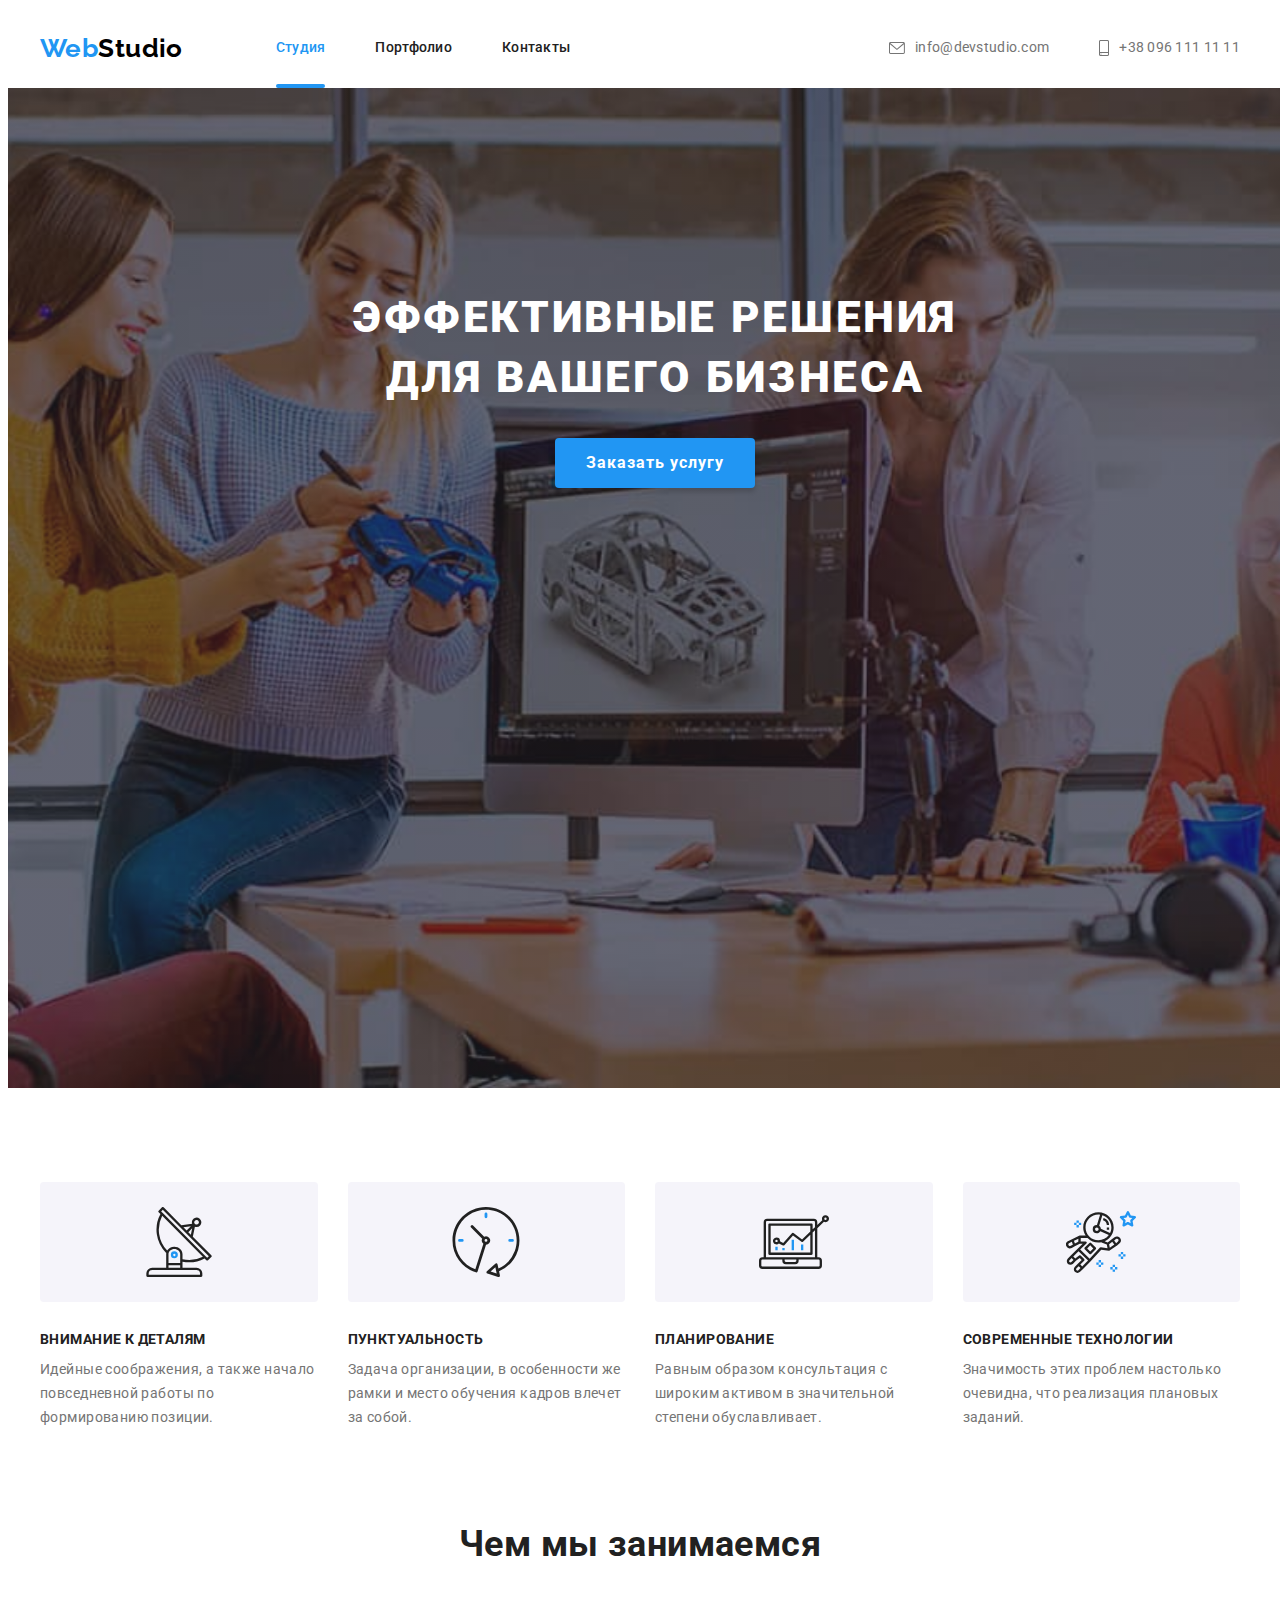
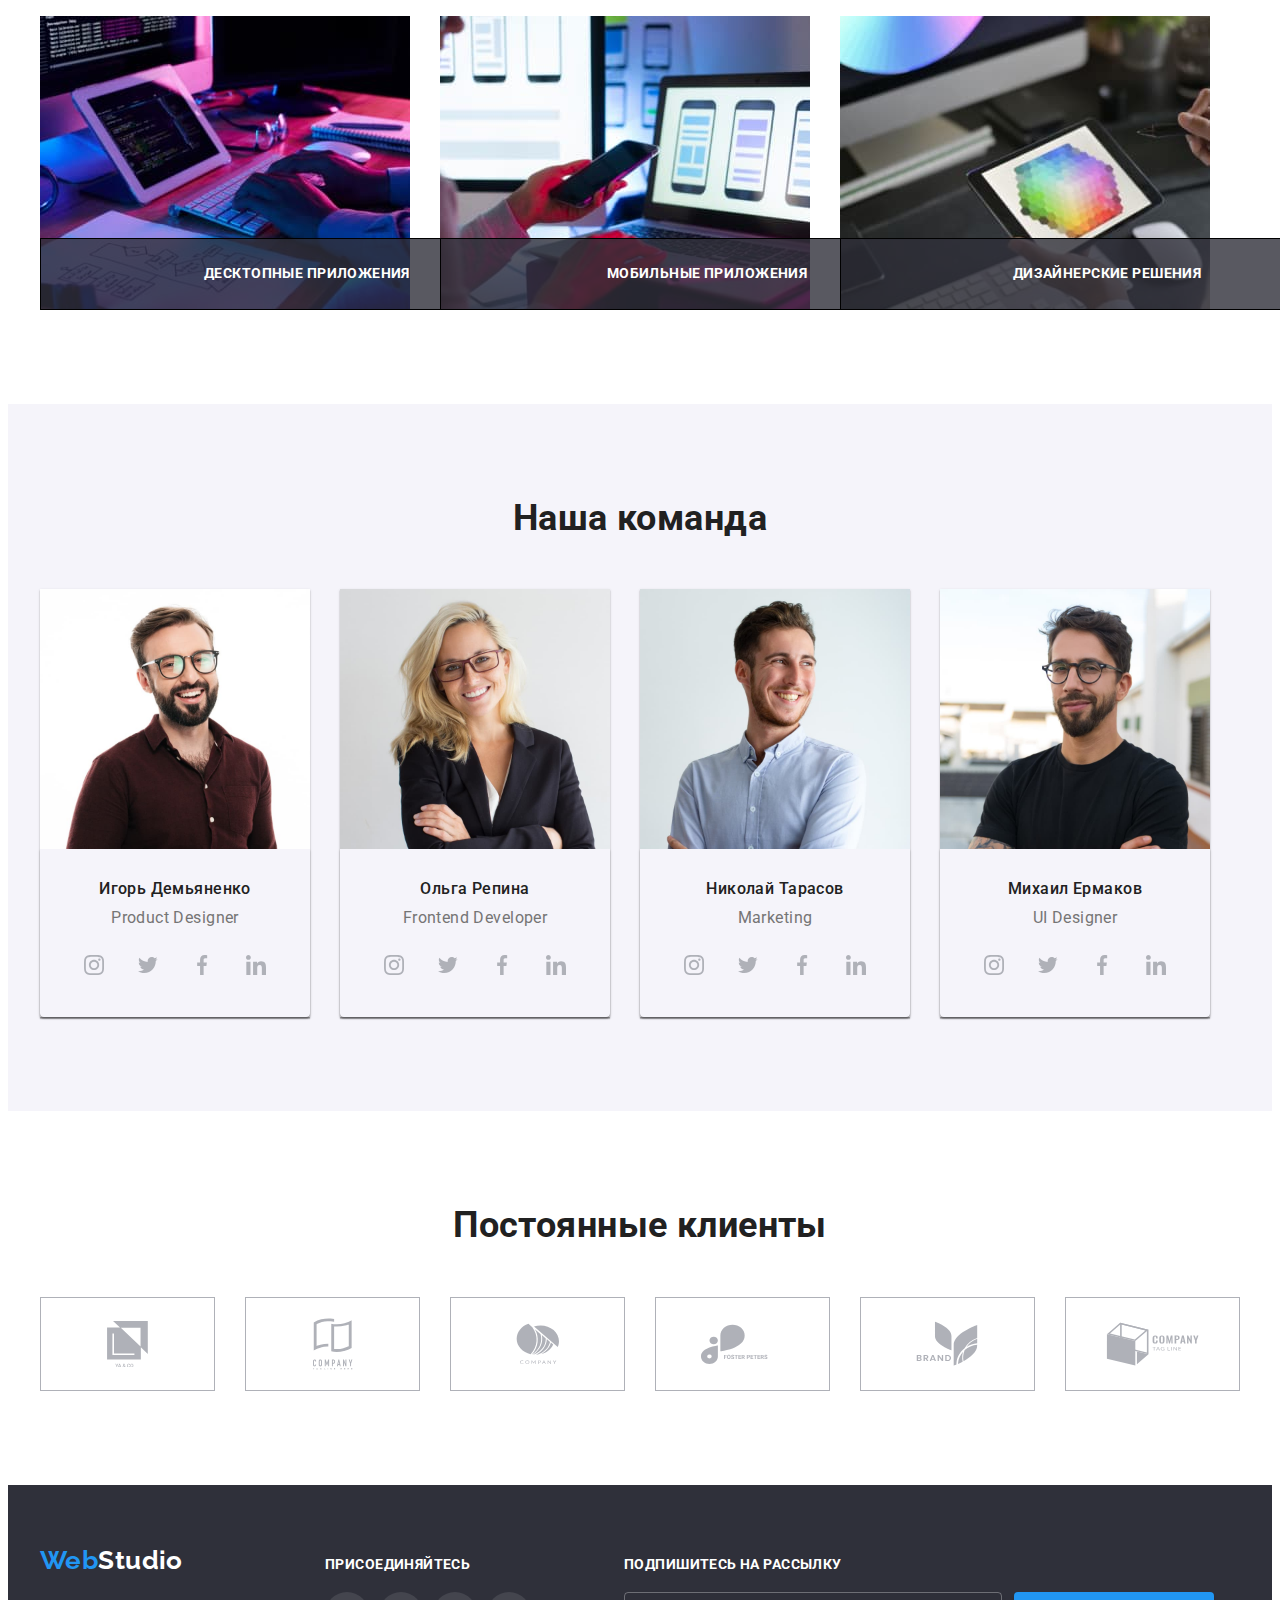
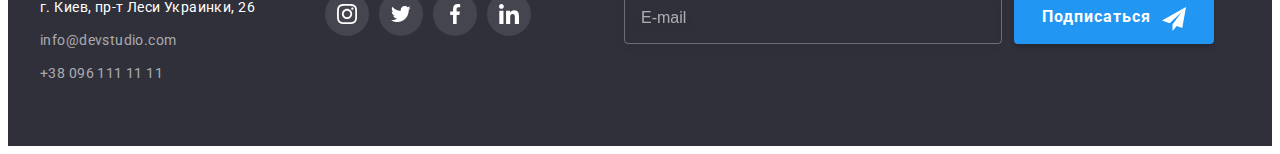
==== commit a5143aa2: "corrections" ====
--- a/index.html
+++ b/index.html
@@ -108,7 +108,7 @@
         </div>
     </header> 
     <main>
-        <section class="hero overlay">
+        <section class="hero container overlay">
             <h1 class="hero-tittle">Эффективные решения для вашего бизнеса</h1>
             <button type="button" class="button hero-btn" data-modal-open>Заказать услугу</button>
         </section>
@@ -141,19 +141,28 @@
             <ul class="about-list list">
                 <li class="about-item">
                     <div class="about-wrap">
-                        <img src="./images/about_img1.jpg" alt="десктопные приложения" width="370">
+                        <img 
+                        srcset="./images/about_img1.jpg 1x,
+                        ./images/about_img1_2x.jpg 2x "
+                        src="./images/about_img1.jpg" alt="десктопные приложения" width="370">
                         <h3 class="about-descr">Десктопные приложения</h3>
                     </div>
                 </li>
                 <li class="about-item">
                     <div class="about-wrap">
-                        <img src="./images/about_img2.jpg" alt="мобильные приложения" width="370">
+                        <img
+                        srcset="./images/about_img2.jpg 1x,
+                        ./images/about_img2_2x.jpg 2x "
+                         src="./images/about_img2.jpg" alt="мобильные приложения" width="370">
                         <h3 class="about-descr">Мобильные приложения</h3>
                     </div>
                 </li>
                 <li class="about-item">
                     <div class="about-wrap">
-                        <img src="./images/about_img3.jpg" alt="дизайнерские ришения" width="370">
+                        <img
+                        srcset="./images/about_img3.jpg 1x,
+                        ./images/about_img3_2x.jpg 2x "
+                         src="./images/about_img3.jpg" alt="дизайнерские ришения" width="370">
                         <h3 class="about-descr">Дизайнерские решения</h3>
                     </div>
                 </li>
@@ -165,7 +174,24 @@
             <h2 class="team-title section-title">Наша команда</h2>
             <ul class="team-list list">
                 <li class="team-item">
-                    <img src="./images/team_img1.jpg" alt="первый член команды" width="270" class="team-image">
+                    <picture>
+                        <source
+                        srcset="./images/team_img1.jpg 1x,
+                        ./images/team_img1_2x.jpg 2x "
+                        media="(min-width:1200px)"
+                        >
+                        <source
+                        srcset="./images/team_tab1.jpg 1x,
+                        ./images/team_tab1_2x.jpg 2x "
+                        media="(min-width:768px)"
+                        >
+                        <source
+                        srcset="./images/team_mob1.jpg 1x,
+                        ./images/team_mob1_2x.jpg 2x "
+                        media="(min-width:320px)"
+                        >
+                        <img src="./images/team_img1.jpg" alt="первый член команды" class="team-image">
+                    </picture>
                     <div class="team-container">
                     <h3 class="team-member">Игорь Демьяненко</h3>
                     <p class="team-profession">Product Designer</p>
@@ -202,7 +228,24 @@
                     </div>
                 </li>
                 <li class="team-item">
-                    <img src="./images/team_img2.jpg" alt="второй член команды" width="270" class="team-image">
+                    <picture>
+                        <source
+                        srcset="./images/team_img2.jpg 1x,
+                        ./images/team_img2_2x.jpg 2x "
+                        media="(min-width:1200px)"
+                        >
+                        <source
+                        srcset="./images/team_tab2.jpg 1x,
+                        ./images/team_tab2_2x.jpg 2x "
+                        media="(min-width:768px)"
+                        >
+                        <source
+                        srcset="./images/team_mob2.jpg 1x,
+                        ./images/team_mob2_2x.jpg 2x "
+                        media="(min-width:320px)"
+                        >
+                        <img src="./images/team_img2.jpg" alt="второй член команды" class="team-image">
+                    </picture>
                     <div class="team-container">
                     <h3 class="team-member">Ольга Репина</h3>
                     <p class="team-profession">Frontend Developer</p>
@@ -239,7 +282,24 @@
                     </div>
                 </li>
                 <li class="team-item">
-                    <img src="./images/team_img3.jpg" alt="третий член команды" width="270" class="team-image">
+                    <picture>
+                        <source
+                        srcset="./images/team_img3.jpg 1x,
+                        ./images/team_img3_2x.jpg 2x "
+                        media="(min-width:1200px)"
+                        >
+                        <source
+                        srcset="./images/team_tab3.jpg 1x,
+                        ./images/team_tab3_2x.jpg 2x "
+                        media="(min-width:768px)"
+                        >
+                        <source
+                        srcset="./images/team_mob3.jpg 1x,
+                        ./images/team_mob3_2x.jpg 2x "
+                        media="(min-width:320px)"
+                        >
+                        <img src="./images/team_img3.jpg" alt="третий член команды" class="team-image">
+                    </picture>
                     <div class="team-container">
                     <h3 class="team-member">Николай Тарасов</h3>
                     <p class="team-profession">Marketing</p>
@@ -276,7 +336,24 @@
                     </div>
                 </li>
                 <li class="team-item">
-                    <img src="./images/team_img4.jpg" alt="четвертый член команды" width="270" class="team-image">
+                    <picture>
+                        <source
+                        srcset="./images/team_img4.jpg 1x,
+                        ./images/team_img4_2x.jpg 2x "
+                        media="(min-width:1200px)"
+                        >
+                        <source
+                        srcset="./images/team_tab4.jpg 1x,
+                        ./images/team_tab4_2x.jpg 2x "
+                        media="(min-width:768px)"
+                        >
+                        <source
+                        srcset="./images/team_mob4.jpg 1x,
+                        ./images/team_mob4_2x.jpg 2x "
+                        media="(min-width:320px)"
+                        >
+                        <img src="./images/team_img4.jpg" alt="четвертый член команды" class="team-image">
+                    </picture>
                     <div class="team-container">
                     <h3 class="team-member">Михаил Ермаков</h3>
                     <p class="team-profession">UI Designer</p>
--- a/css/main.min.css
+++ b/css/main.min.css
@@ -1 +1 @@
-@import"https://fonts.googleapis.com/css2?family=Raleway:wght@700&family=Roboto:wght@400;500;700;900&display=swap";:root{--sercondary-text-color: #757575;--main-text-color: #212121;--accent-color: #2196F3;--primary-white-color: #FFFFFF;--duration-time: 250ms;--timing-function: cubic-bezier(0.4, 0, 0.2, 1)}.visually-hidden{position:absolute;overflow:hidden;clip:rect(0 0 0 0);height:1px;width:1px;margin:-1px;padding:0;border:0}.about-list,.header-list,.header .container,.check-text span,.check-text,.modal-close-btn{display:-webkit-box;display:-ms-flexbox;display:flex;-webkit-box-align:center;-ms-flex-align:center;align-items:center}p,h1,h2,h3,h4,h5,h6{margin:0}ul,ol{margin:0;padding:0}img{display:block;max-width:100%;height:auto}body{font-size:14px;font-family:"Roboto",sans-serif;letter-spacing:.03em;color:var(--main-text-color);background-color:var(--primary-white-color)}.list{list-style:none;padding:0;margin:0}.link{display:block;text-decoration:none}.img{display:block;max-width:100%;height:auto}.container{width:100%;padding-left:15px;padding-right:15px;margin:0 auto}@media screen and (min-width: 480px){.container{max-width:480px}}@media screen and (min-width: 768px){.container{max-width:768px}}@media screen and (min-width: 1200px){.container{max-width:1200px}}.section-title{font-size:28px;line-height:1.18;text-align:center}@media screen and (min-width: 1200px){.section-title{font-size:36px;line-height:1.16}}.logo{display:inline-block;font-family:"Raleway",sans-serif;text-decoration:none;color:var(--accent-color);font-weight:700;font-size:24px;line-height:1.17}@media screen and (min-width: 1200px){.logo{font-size:26px;line-height:1.19}}.button{font-weight:700;font-size:16px;line-height:1.87;display:-webkit-box;display:-ms-flexbox;display:flex;letter-spacing:.06em;color:var(--primary-white-color);font-family:inherit;background-color:var(--accent-color);cursor:pointer}.backdrop{position:fixed;top:0;width:100%;height:100%;background-color:rgba(0,0,0,.2);-webkit-transition:opacity 300ms,visibility 300ms;transition:opacity 300ms,visibility 300ms}@media screen and (max-height: 610px){.backdrop{-webkit-box-align:start;-ms-flex-align:start;align-items:flex-start}}.modal{position:absolute;padding:40px;background-color:#fff;border-radius:4px;top:55%;left:50%;-webkit-transform:translate(-50%, -50%) scale(1);transform:translate(-50%, -50%) scale(1)}.backdrop.is-hidden .modal{-webkit-transform:scale(0.5);transform:scale(0.5)}@media screen and (min-width: 320px){.modal{width:100%;height:100%;overflow-y:auto}}@media screen and (min-width: 480px){.modal{width:450px;min-height:609px;top:50%}}@media screen and (min-width: 1200px){.modal{width:528px;min-height:581px}}.modal-close-btn{-webkit-box-pack:center;-ms-flex-pack:center;justify-content:center;position:absolute;top:8px;right:8px;width:30px;height:30px;border-radius:50%;border:1px solid rgba(0,0,0,.1);background-color:var(--primary-white-color);-webkit-transition-property:fill var(--duration-time);transition-property:fill var(--duration-time);-webkit-transition-timing-function:var(--timing-function);transition-timing-function:var(--timing-function)}.modal-close-btn:hover,.modal-close-btn:focus{fill:var(--accent-color)}.is-hidden{opacity:0;pointer-events:none;visibility:hidden}.modal-title{font-weight:700;font-size:20px;line-height:1.15;text-align:center;margin-bottom:12px}.modal-field{margin-bottom:30px}.modal-label{font-weight:400;font-size:12px;line-height:1.16;letter-spacing:.01em;color:var(--sercondary-text-color);display:block;margin-bottom:4px}.modal-input{width:100%;height:40px;padding:0;padding-left:42px;border:1px solid rgba(33,33,33,.2);border-radius:4px;outline:none;-webkit-transition-property:border-color var(--duration-time);transition-property:border-color var(--duration-time);-webkit-transition-timing-function:var(--timing-function);transition-timing-function:var(--timing-function)}.modal-input:focus{border-color:var(--accent-color);cursor:pointer}.modal-input-wrap{position:relative}.input-icon{position:absolute;left:12px;top:50%;-webkit-transform:translateY(-50%);transform:translateY(-50%);-webkit-transition-property:fill var(--duration-time);transition-property:fill var(--duration-time);-webkit-transition-timing-function:var(--timing-function);transition-timing-function:var(--timing-function)}.modal-input:focus+.input-icon{fill:var(--accent-color)}.modal-comment{width:100%;height:120px;padding:12px 16px;border:1px solid rgba(33,33,33,.2);border-radius:4px;resize:none;outline:none}.modal-comment::-webkit-input-placeholder{color:rgba(117,117,117,.5)}.modal-comment::-moz-placeholder{color:rgba(117,117,117,.5)}.modal-comment:-ms-input-placeholder{color:rgba(117,117,117,.5)}.modal-comment::-ms-input-placeholder{color:rgba(117,117,117,.5)}.modal-comment::placeholder{color:rgba(117,117,117,.5)}.modal-comment:focus{border-color:var(--accent-color);cursor:pointer}.sent-btn{display:block;margin-right:auto;margin-left:auto;min-width:200px;padding-top:10px;padding-bottom:10px;border-radius:4px;border:none;-webkit-box-shadow:0px 4px 4px rgba(0,0,0,.15);box-shadow:0px 4px 4px rgba(0,0,0,.15)}.sent-btn:hover,.sent-btn:focus{background-color:#188ce8}.check-text{color:var(--sercondary-text-color);-webkit-box-pack:center;-ms-flex-pack:center;justify-content:center;margin-bottom:30px}@media screen and (min-width: 480px){.check-text{font-size:12px;line-height:1.16}}@media screen and (min-width: 1200px){.check-text{font-size:14px;line-height:1.7}}.check-text span{width:16px;height:15px;border:2px solid #212121;border-radius:3px;margin-right:7px;-webkit-box-pack:center;-ms-flex-pack:center;justify-content:center;-webkit-transition-property:border-color;transition-property:border-color;-webkit-transition-duration:var(--duration-time);transition-duration:var(--duration-time);-webkit-transition-timing-function:var(--timing-function);transition-timing-function:var(--timing-function)}.input-check:checked+.check-text span{background-color:var(--accent-color);border:none}.input-check:focus+.check-text span{border-color:var(--accent-color)}.check-icon{fill:rgba(0,0,0,0)}.input-check:checked+.check-text .check-icon{fill:var(--primary-white-color)}.check-conditions{text-decoration:none;-webkit-text-decoration-line:underline;text-decoration-line:underline;color:var(--accent-color)}.mobil-menu-btn{display:-webkit-inline-box;display:-ms-inline-flexbox;display:inline-flex;margin:0;padding:0;border:none;background-color:rgba(0,0,0,0);-webkit-transition-property:fill var(--duration-time);transition-property:fill var(--duration-time);-webkit-transition-timing-function:var(--timing-function);transition-timing-function:var(--timing-function);cursor:pointer}.mobil-menu-btn:hover,.mobil-menu-btn:focus{fill:var(--accent-color)}@media screen and (min-width: 768px){.mobil-menu-btn{display:none}}.mobil-menu{position:fixed;z-index:1;top:0;left:0;background-color:#fff;width:100vw;height:100vh;padding-top:48px;padding-bottom:48px}.mobil-menu .container{display:-webkit-box;display:-ms-flexbox;display:flex;-webkit-box-orient:vertical;-webkit-box-direction:normal;-ms-flex-direction:column;flex-direction:column;height:100%;-webkit-box-pack:justify;-ms-flex-pack:justify;justify-content:space-between;-webkit-box-align:start;-ms-flex-align:start;align-items:flex-start;overflow-y:auto}@media screen and (min-width: 768px){.mobil-menu{display:none}}.menu-btn-close{position:absolute;display:block;margin-left:auto;top:10px;right:15px}.mobil-menu-item:not(:last-child),.mobil-menu-item-connect:not(:last-child){margin-bottom:32px}.mobil-menu-link{font-weight:500;font-size:40px;line-height:1.18;color:inherit;letter-spacing:.02em}.mobil-menu-connect{margin-bottom:64px}.mobil-menu-tel{font-weight:500;font-size:34px;line-height:1.18;letter-spacing:.02em;color:#2196f3}.mobil-menu-mail{font-weight:500;font-size:24px;line-height:1.17;letter-spacing:.02em;color:#757575}.mobil-menu-soc-list{display:-webkit-box;display:-ms-flexbox;display:flex}@media screen and (max-width: 479px){.mobil-menu-soc-list{-ms-flex-wrap:wrap;flex-wrap:wrap}}.mob-soc-item:not(:last-child){margin-right:20px}.mob-soc-link{font-weight:500;font-size:18px;line-height:1.2;letter-spacing:.02em;color:#2196f3}.no-scroll{overflow:hidden}.header{border-bottom:1px;border-bottom-color:#ececec}.header-container{display:-webkit-box;display:-ms-flexbox;display:flex;-webkit-box-align:center;-ms-flex-align:center;align-items:center;-webkit-box-pack:justify;-ms-flex-pack:justify;justify-content:space-between;min-height:60px}@media screen and (min-width: 768px){.header-logo{margin-right:88px}}@media screen and (min-width: 1200px){.header-logo{margin-right:93px}}.header-logo-part{color:#000}@media screen and (max-width: 767px){.header-navigation{display:none}}.header-item:not(:last-child){position:relative;margin-right:50px}.header-link{padding-top:32px;padding-bottom:32px;font-weight:500;line-height:1.14;letter-spacing:.02em;color:inherit}.header-connect{margin-left:auto}@media screen and (max-width: 767px){.header-connect{display:none}}.header-list-connect{display:block}@media screen and (min-width: 1200px){.header-list-connect{display:-webkit-box;display:-ms-flexbox;display:flex}}@media screen and (min-width: 768px){.header-item-connect:not(:last-child){margin-bottom:10px}}@media screen and (min-width: 1200px){.header-item-connect:not(:last-child){margin-right:50px;margin-bottom:0}}@media screen and (min-width: 768px){.header-link-cont{font-size:12px;line-height:1.17;letter-spacing:.02em;color:var(--sercondary-text-color)}}@media screen and (min-width: 1200px){.header-link-cont{padding-top:32px;padding-bottom:32px;font-size:14px;line-height:1.14;display:-webkit-box;display:-ms-flexbox;display:flex;-webkit-box-align:center;-ms-flex-align:center;align-items:center;-webkit-box-pack:center;-ms-flex-pack:center;justify-content:center}}.header-link,.header-link-cont,.header-link,.header-link-cont,.logo,.link-footer,.link-footer{-webkit-transition-property:color;transition-property:color;-webkit-transition-duration:var(--duration-time);transition-duration:var(--duration-time);-webkit-transition-timing-function:var(--timing-function);transition-timing-function:var(--timing-function)}.header-link:hover,.header-link-cont:hover,.header-link:focus,.header-link-cont:focus,.current,.logo:focus,.link-footer:focus,.link-footer:hover{color:var(--accent-color)}.heder-icon-tel,.heder-icon-mail{fill:currentColor;margin-right:10px}.header-link-now::after{content:"";position:absolute;left:0;bottom:0;display:block;width:100%;height:4px;border-radius:2px;background-color:var(--accent-color)}.hero{width:100%;padding-top:118px;padding-bottom:118px;text-align:center;background-color:#2f303a}@media screen and (min-width: 480px){.hero{max-width:480px}}@media screen and (min-width: 768px){.hero{max-width:768px}}@media screen and (min-width: 1200px){.hero{max-width:1200px;padding-top:200px;padding-bottom:200px}}.hero-tittle{margin-top:0;margin-left:auto;margin-right:auto;margin-bottom:30px;text-align:center;font-weight:900;max-width:360px;font-size:26px;line-height:1.62;letter-spacing:.06em;text-transform:uppercase;color:var(--primary-white-color)}@media screen and (min-width: 1200px){.hero-tittle{font-size:44px;line-height:1.36;max-width:696px}}.hero-btn{display:inline-block;min-width:200px;padding-top:10px;padding-bottom:10px;border-radius:4px;border:none;-webkit-box-shadow:0px 4px 4px rgba(0,0,0,.15);box-shadow:0px 4px 4px rgba(0,0,0,.15)}.overlay{height:400px;margin-left:auto;margin-right:auto;background-image:-webkit-gradient(linear, left top, left bottom, from(rgba(47, 48, 58, 0.4)), to(rgba(47, 48, 58, 0.4))),url(../images/hero_img.jpg);background-image:linear-gradient(rgba(47, 48, 58, 0.4), rgba(47, 48, 58, 0.4)),url(../images/hero_img.jpg);background-repeat:no-repeat;background-position:center;background-size:cover}@media screen and (min-width: 1200px){.overlay{max-width:1600px;height:600px}}.advantage{padding-top:60px;padding-bottom:60px}@media screen and (min-width: 1200px){.advantage{padding-top:94px;padding-bottom:94px}}.preference-list{margin-bottom:-30px}@media screen and (min-width: 768px){.preference-list{display:-webkit-box;display:-ms-flexbox;display:flex;-ms-flex-wrap:wrap;flex-wrap:wrap;margin-left:-30px}}@media screen and (min-width: 1200px){.preference-list{margin-bottom:0}}.preference-item{margin-bottom:30px}.preference-item::before{content:"";display:block;height:120px;background-repeat:no-repeat;background-position:center;background-color:#f5f4fa;border-radius:4px;margin-bottom:30px}@media screen and (min-width: 768px){.preference-item{width:calc(50% - 30px);margin-left:30px}}@media screen and (min-width: 1200px){.preference-item{width:calc(25% - 30px);margin-bottom:0}}.icon-antena::before{background-image:url("../images/antenna 1.svg")}.icon-clock::before{background-image:url("../images/clock 1.svg")}.icon-diagram::before{background-image:url("../images/diagram 1.svg")}.icon-astronaut::before{background-image:url("../images/astronaut 1.svg")}.preference-heading{margin-bottom:10px;font-size:14px;line-height:1.14;text-align:center;text-transform:uppercase;color:var(--main-text-color)}@media screen and (min-width: 768px){.preference-heading{text-align:left}}.preference-desc{line-height:1.71;color:var(--sercondary-text-color)}.about{padding-top:0;padding-bottom:94px}@media screen and (max-width: 1199px){.about{display:none}}.about-title{margin-bottom:50px}.about-item:not(:last-child):not(:last-child){margin-right:30px}.about-wrap{position:relative}.about-descr{position:absolute;display:block;bottom:0;border:1px solid #000;width:100%;color:#fff;background-color:rgba(47,48,58,.8);padding:27px 81px;font-size:14px;line-height:1.14;text-transform:uppercase;text-align:center}.team{padding-top:60px;padding-bottom:60px;background-color:#f5f4fa}@media screen and (min-width: 1200px){.team{padding-top:94px;padding-bottom:94px}}.team-title{margin-bottom:30px}@media screen and (min-width: 1200px){.team-title{margin-bottom:50px}}.team-list{margin-bottom:-30px}@media screen and (min-width: 768px){.team-list{display:-webkit-box;display:-ms-flexbox;display:flex;-ms-flex-wrap:wrap;flex-wrap:wrap;margin-left:-30px}}@media screen and (min-width: 1200px){.team-list{margin-left:0;margin-bottom:0}}.team-item{-webkit-box-shadow:0px 1px 3px rgba(0,0,0,.12),0px 1px 1px rgba(0,0,0,.14),0px 2px 1px rgba(0,0,0,.2);box-shadow:0px 1px 3px rgba(0,0,0,.12),0px 1px 1px rgba(0,0,0,.14),0px 2px 1px rgba(0,0,0,.2);margin-bottom:30px}@media screen and (min-width: 768px){.team-item{width:calc(50% - 30px);margin-left:30px}}@media screen and (min-width: 1200px){.team-item{width:calc(25% - 30px);margin-bottom:0;margin-left:0}.team-item:not(:last-child){margin-right:30px}}.team-image{margin-bottom:30px}.team-container{padding:0px 122px 24px 122px;-webkit-box-shadow:0px 1px 3px rgba(0,0,0,.12),0px 1px 1px rgba(0,0,0,.14),0px 2px 1px rgba(0,0,0,.2);box-shadow:0px 1px 3px rgba(0,0,0,.12),0px 1px 1px rgba(0,0,0,.14),0px 2px 1px rgba(0,0,0,.2);border-radius:0px 0px 4px 4px}@media screen and (min-width: 768px){.team-container{padding:0px 74px 24px 74px}}@media screen and (min-width: 1200px){.team-container{padding:0px 32px 30px 32px}}.team-member{margin-bottom:10px;font-weight:500;font-size:16px;line-height:1.19;text-align:center}.team-profession{font-size:16px;line-height:1.19;text-align:center;color:var(--sercondary-text-color);margin-bottom:16px}.team-soc-list{display:-webkit-box;display:-ms-flexbox;display:flex;-webkit-box-pack:center;-ms-flex-pack:center;justify-content:center}.team-soc-item+.team-soc-item{margin-left:10px}.team-soc-link{width:44px;height:44px;display:-webkit-box;display:-ms-flexbox;display:flex;-webkit-box-pack:center;-ms-flex-pack:center;justify-content:center;-webkit-box-align:center;-ms-flex-align:center;align-items:center;-webkit-transition-property:background-color,border-radius;transition-property:background-color,border-radius;-webkit-transition-duration:var(--duration-time);transition-duration:var(--duration-time);-webkit-transition-timing-function:var(--timing-function);transition-timing-function:var(--timing-function)}.team-soc-link:hover,.team-soc-link:focus{background-color:var(--accent-color);border-radius:50%}.team-item-icon{fill:#afb1b8;-webkit-transition-property:fill;transition-property:fill;-webkit-transition-duration:var(--duration-time);transition-duration:var(--duration-time);-webkit-transition-timing-function:var(--timing-function);transition-timing-function:var(--timing-function)}.team-soc-link:hover .team-item-icon,.team-soc-link:focus .team-item-icon{fill:var(--primary-white-color)}.client{padding-top:60px;padding-bottom:60px}@media screen and (min-width: 1200px){.client{padding-top:94px;padding-bottom:94px}}.client-title{margin-bottom:30px}@media screen and (min-width: 1200px){.client-title{margin-bottom:50px}}.client-list{display:-webkit-box;display:-ms-flexbox;display:flex;-ms-flex-wrap:wrap;flex-wrap:wrap;-webkit-box-pack:center;-ms-flex-pack:center;justify-content:center;margin-left:-30px;margin-bottom:-30px}@media screen and (min-width: 1200px){.client-list{margin-bottom:0}}.client-item{width:calc(50% - 30px);margin-left:30px;margin-bottom:30px}@media screen and (min-width: 768px){.client-item{width:calc(33.3333333333% - 30px)}}@media screen and (min-width: 1200px){.client-item{width:calc(16.6666666667% - 30px);margin-bottom:0}}.client-link{height:92px;display:-webkit-box;display:-ms-flexbox;display:flex;-webkit-box-pack:center;-ms-flex-pack:center;justify-content:center;-webkit-box-align:center;-ms-flex-align:center;align-items:center;border:1px solid #afb1b8;-webkit-transition-property:border;transition-property:border;-webkit-transition-duration:var(--duration-time);transition-duration:var(--duration-time);-webkit-transition-timing-function:var(--timing-function);transition-timing-function:var(--timing-function)}.client-link:hover,.client-link:focus{border:1px solid var(--accent-color)}.client-item-icon{fill:#afb1b8;-webkit-transition-property:fill;transition-property:fill;-webkit-transition-duration:var(--duration-time);transition-duration:var(--duration-time);-webkit-transition-timing-function:var(--timing-function);transition-timing-function:var(--timing-function)}.client-link:hover .client-item-icon,.client-link:focus .client-item-icon{fill:var(--accent-color)}.footer{padding-top:60px;padding-bottom:60px;background-color:#2f303a}@media screen and (min-width: 768px){.footer-container{display:-webkit-box;display:-ms-flexbox;display:flex;-ms-flex-wrap:wrap;flex-wrap:wrap;-ms-flex-line-pack:justify;align-content:space-between}}@media screen and (min-width: 1200px){.footer-container{-ms-flex-wrap:nowrap;flex-wrap:nowrap;-webkit-box-align:baseline;-ms-flex-align:baseline;align-items:baseline}}@media screen and (min-width: 768px){.footer-first{margin-left:76px}}@media screen and (min-width: 1200px){.footer-first{margin-right:70px;margin-left:0}}.footer-logo{display:block;width:154px;text-align:center;margin-left:auto;margin-right:auto;margin-bottom:20px}@media screen and (min-width: 1200px){.footer-logo{display:inline-block;text-align:left}}.footer-logo-part{display:inline-block;color:var(--primary-white-color)}.footer-link{font-weight:400;line-height:1.71}.footer-addr-wrap{margin-right:auto;margin-left:auto;text-align:center;margin-bottom:60px}@media screen and (min-width: 1200px){.footer-addr-wrap{text-align:left;margin-bottom:0}}.footer-addres{margin-bottom:8px}@media screen and (min-width: 1200px){.footer-addres{margin-bottom:9px}}.footer-addr{font-style:normal;color:var(--primary-white-color)}.footer-item:not(:last-child){margin-bottom:8px}@media screen and (min-width: 1200px){.footer-item:not(:last-child){margin-bottom:9px}}.link-footer{color:rgba(255,255,255,.6)}.connect{width:206px;margin-left:auto;margin-right:auto;text-align:center;margin-bottom:60px}@media screen and (min-width: 768px){.connect{margin-right:89px}}@media screen and (min-width: 1200px){.connect{margin-right:93px;margin-left:0;margin-bottom:0;text-align:left}}.connect-title{font-size:14px;color:var(--primary-white-color);text-transform:uppercase;margin-bottom:20px}.connect-soc-list{display:-webkit-box;display:-ms-flexbox;display:flex}.connect-soc-link{width:44px;height:44px;display:-webkit-box;display:-ms-flexbox;display:flex;-webkit-box-pack:center;-ms-flex-pack:center;justify-content:center;-webkit-box-align:center;-ms-flex-align:center;align-items:center;background-color:rgba(255,255,255,.1);border-radius:50%;-webkit-transition-property:background-color,border-radius;transition-property:background-color,border-radius;-webkit-transition-duration:var(--duration-time);transition-duration:var(--duration-time);-webkit-transition-timing-function:var(--timing-function);transition-timing-function:var(--timing-function)}.connect-soc-link:hover,.connect-soc-link:focus{background-color:var(--accent-color);border-radius:50%}.connect-item-icon{fill:var(--primary-white-color);-webkit-transition-property:fill;transition-property:fill;-webkit-transition-duration:var(--duration-time);transition-duration:var(--duration-time);-webkit-transition-timing-function:var(--timing-function);transition-timing-function:var(--timing-function)}.connect-soc-link:hover .connect-item-icon,.connect-soc-link:focus .connect-item-icon{fill:var(--primary-white-color)}.connect-soc-item+.connect-soc-item{margin-left:10px}.submit-wrap{margin-left:auto;margin-right:auto;text-align:center}@media screen and (min-width: 1200px){.submit-wrap{margin-right:0;margin-left:0;text-align:left}}.submit-title{font-weight:700;text-transform:uppercase;color:var(--primary-white-color);margin-bottom:20px}@media screen and (min-width: 1200px){.submit-fild{display:-webkit-box;display:-ms-flexbox;display:flex}}.submit-input{width:100%;border:1px solid rgba(255,255,255,.3);-webkit-filter:drop-shadow(0px 4px 4px rgba(0, 0, 0, 0.15));filter:drop-shadow(0px 4px 4px rgba(0, 0, 0, 0.15));border-radius:4px;background-color:inherit;font-size:16px;line-height:1.25;padding-top:15px;padding-bottom:15px;padding-left:16px;margin-bottom:20px;color:var(--primary-white-color)}@media screen and (min-width: 768px){.submit-input{width:450px}}@media screen and (min-width: 1200px){.submit-input{width:358px;margin-right:12px;margin-bottom:0}}.submit-input::-webkit-input-placeholder{color:rgba(255,255,255,.6)}.submit-input::-moz-placeholder{color:rgba(255,255,255,.6)}.submit-input:-ms-input-placeholder{color:rgba(255,255,255,.6)}.submit-input::-ms-input-placeholder{color:rgba(255,255,255,.6)}.submit-input::placeholder{color:rgba(255,255,255,.6)}.submit-btn{position:relative;min-width:200px;padding:10px 28px;border-radius:4px;border:none;-webkit-box-shadow:0px 4px 4px rgba(0,0,0,.15);box-shadow:0px 4px 4px rgba(0,0,0,.15);margin-left:auto;margin-right:auto;text-align:center}.submit-icon-send{position:absolute;right:28px;bottom:13px;fill:var(--primary-white-color)}.portfolio{padding-top:60px;padding-bottom:60px}@media screen and (min-width: 1200px){.portfolio{padding-top:94px;padding-bottom:94px}}.filter-list{display:-webkit-box;display:-ms-flexbox;display:flex;-ms-flex-wrap:wrap;flex-wrap:wrap;margin-bottom:40px;-webkit-box-pack:start;-ms-flex-pack:start;justify-content:flex-start}@media screen and (min-width: 1200px){.filter-list{margin-bottom:34px;-webkit-box-pack:center;-ms-flex-pack:center;justify-content:center}}.filter-item{margin-right:8px;margin-bottom:15px}.filter-btn{padding:6px 22px;border-radius:4px;border-color:rgba(0,0,0,0);font-weight:500;font-size:16px;line-height:1.62;text-align:center;background:#f5f4fa;color:var(--main-text-color);font-family:inherit;cursor:pointer;-webkit-transition-property:color,background-color,-webkit-box-shadow;transition-property:color,background-color,-webkit-box-shadow;transition-property:color,background-color,box-shadow;transition-property:color,background-color,box-shadow,-webkit-box-shadow;-webkit-transition-duration:var(--duration-time);transition-duration:var(--duration-time);-webkit-transition-timing-function:var(--timing-function);transition-timing-function:var(--timing-function)}.filter-btn:hover,.filter-btn:focus{color:var(--primary-white-color);background-color:var(--accent-color);-webkit-box-shadow:0px 4px 4px rgba(0,0,0,.25),0px 3px 1px rgba(0,0,0,.1),0px 1px 2px rgba(0,0,0,.08),0px 2px 2px rgba(0,0,0,.12);box-shadow:0px 4px 4px rgba(0,0,0,.25),0px 3px 1px rgba(0,0,0,.1),0px 1px 2px rgba(0,0,0,.08),0px 2px 2px rgba(0,0,0,.12)}.filter-btn.current{color:var(--primary-white-color);background-color:var(--accent-color);-webkit-box-shadow:0px 3px 1px rgba(0,0,0,.1),0px 1px 2px rgba(0,0,0,.08),0px 2px 2px rgba(0,0,0,.12);box-shadow:0px 3px 1px rgba(0,0,0,.1),0px 1px 2px rgba(0,0,0,.08),0px 2px 2px rgba(0,0,0,.12)}.projects-list{margin-bottom:-30px}@media screen and (min-width: 768px){.projects-list{display:-webkit-box;display:-ms-flexbox;display:flex;-ms-flex-wrap:wrap;flex-wrap:wrap;margin-left:-30px}}.projects-item{margin-bottom:30px;-webkit-transition-property:-webkit-box-shadow;transition-property:-webkit-box-shadow;transition-property:box-shadow;transition-property:box-shadow, -webkit-box-shadow;-webkit-transition-duration:var(--duration-time);transition-duration:var(--duration-time);-webkit-transition-timing-function:var(--timing-function);transition-timing-function:var(--timing-function)}@media screen and (min-width: 768px){.projects-item{width:calc(50% - 30px);margin-left:30px}}@media screen and (min-width: 1200px){.projects-item{width:calc(33.3333333333% - 30px)}}.projects-item:hover,.projects-item:focus{-webkit-box-shadow:0px 1px 1px rgba(0,0,0,.12),0px 4px 4px rgba(0,0,0,.06),1px 4px 6px rgba(0,0,0,.16);box-shadow:0px 1px 1px rgba(0,0,0,.12),0px 4px 4px rgba(0,0,0,.06),1px 4px 6px rgba(0,0,0,.16)}.projects-link{display:-webkit-box;display:-ms-flexbox;display:flex;-webkit-box-orient:vertical;-webkit-box-direction:normal;-ms-flex-direction:column;flex-direction:column;height:100%}.projects-wrap{position:relative;overflow:hidden}.overlay-text{position:absolute;top:0;color:#fff;background-color:rgba(33,150,243,.9);font-size:18px;line-height:1.55;padding:63px 24px;-webkit-transform:translateY(111%);transform:translateY(111%);-webkit-transition-property:-webkit-transform;transition-property:-webkit-transform;transition-property:transform;transition-property:transform, -webkit-transform;-webkit-transition-duration:var(--duration-time);transition-duration:var(--duration-time);-webkit-transition-timing-function:var(--timing-function);transition-timing-function:var(--timing-function);overflow:auto}@media screen and (min-width: 768px){.overlay-text{-webkit-transform:translateY(101%);transform:translateY(101%)}}.projects-item:hover .overlay-text{-webkit-transform:translateY(0%);transform:translateY(0%)}.project-container{-webkit-box-flex:1;-ms-flex-positive:1;flex-grow:1;padding:20px 24px;border:1px solid #eee;border-top:none}.project-name{margin-bottom:4px;font-size:18px;line-height:2;letter-spacing:.06em;color:var(--main-text-color)}.project-type{color:var(--sercondary-text-color);font-size:16px;line-height:1.88}/*# sourceMappingURL=main.min.css.map */+@import"https://fonts.googleapis.com/css2?family=Raleway:wght@700&family=Roboto:wght@400;500;700;900&display=swap";:root{--sercondary-text-color: #757575;--main-text-color: #212121;--accent-color: #2196F3;--primary-white-color: #FFFFFF;--duration-time: 250ms;--timing-function: cubic-bezier(0.4, 0, 0.2, 1)}.visually-hidden{position:absolute;overflow:hidden;clip:rect(0 0 0 0);height:1px;width:1px;margin:-1px;padding:0;border:0}.about-list,.header-list,.header .container,.check-text span,.check-text,.modal-close-btn{display:-webkit-box;display:-ms-flexbox;display:flex;-webkit-box-align:center;-ms-flex-align:center;align-items:center}p,h1,h2,h3,h4,h5,h6{margin:0}ul,ol{margin:0;padding:0}img{display:block;max-width:100%;height:auto}body{font-size:14px;font-family:"Roboto",sans-serif;letter-spacing:.03em;color:var(--main-text-color);background-color:var(--primary-white-color)}.list{list-style:none;padding:0;margin:0}.link{display:block;text-decoration:none}.img{display:block;max-width:100%;height:auto}.container{width:100%;padding-left:15px;padding-right:15px;margin:0 auto}@media screen and (min-width: 480px){.container{max-width:480px}}@media screen and (min-width: 768px){.container{max-width:768px}}@media screen and (min-width: 1200px){.container{max-width:1200px}}.section-title{font-size:28px;line-height:1.18;text-align:center}@media screen and (min-width: 1200px){.section-title{font-size:36px;line-height:1.16}}.logo{display:inline-block;font-family:"Raleway",sans-serif;text-decoration:none;color:var(--accent-color);font-weight:700;font-size:24px;line-height:1.17}@media screen and (min-width: 1200px){.logo{font-size:26px;line-height:1.19}}.button{font-weight:700;font-size:16px;line-height:1.87;display:-webkit-box;display:-ms-flexbox;display:flex;letter-spacing:.06em;color:var(--primary-white-color);font-family:inherit;background-color:var(--accent-color);cursor:pointer}.backdrop{position:fixed;top:0;width:100%;height:100%;background-color:rgba(0,0,0,.2);-webkit-transition:opacity 300ms,visibility 300ms;transition:opacity 300ms,visibility 300ms}@media screen and (max-height: 610px){.backdrop{-webkit-box-align:start;-ms-flex-align:start;align-items:flex-start}}.modal{position:absolute;padding:40px;background-color:#fff;border-radius:4px;top:50%;left:50%;-webkit-transform:translate(-50%, -50%) scale(1);transform:translate(-50%, -50%) scale(1)}.backdrop.is-hidden .modal{-webkit-transform:scale(0.5);transform:scale(0.5)}@media screen and (min-width: 320px){.modal{width:100%;overflow-y:auto}}@media screen and (min-width: 480px){.modal{width:450px;min-height:609px;top:50%}}@media screen and (min-width: 1200px){.modal{width:528px;min-height:581px}}.modal-close-btn{-webkit-box-pack:center;-ms-flex-pack:center;justify-content:center;position:absolute;top:8px;right:8px;width:30px;height:30px;border-radius:50%;border:1px solid rgba(0,0,0,.1);background-color:var(--primary-white-color);-webkit-transition-property:fill var(--duration-time);transition-property:fill var(--duration-time);-webkit-transition-timing-function:var(--timing-function);transition-timing-function:var(--timing-function)}.modal-close-btn:hover,.modal-close-btn:focus{fill:var(--accent-color)}.is-hidden{opacity:0;pointer-events:none;visibility:hidden}.modal-title{font-weight:700;font-size:20px;line-height:1.15;text-align:center;margin-bottom:12px}.modal-field{margin-bottom:30px}.modal-label{font-weight:400;font-size:12px;line-height:1.16;letter-spacing:.01em;color:var(--sercondary-text-color);display:block;margin-bottom:4px}.modal-input{width:100%;height:40px;padding:0;padding-left:42px;border:1px solid rgba(33,33,33,.2);border-radius:4px;outline:none;-webkit-transition-property:border-color var(--duration-time);transition-property:border-color var(--duration-time);-webkit-transition-timing-function:var(--timing-function);transition-timing-function:var(--timing-function)}.modal-input:focus{border-color:var(--accent-color);cursor:pointer}.modal-input-wrap{position:relative}.input-icon{position:absolute;left:12px;top:50%;-webkit-transform:translateY(-50%);transform:translateY(-50%);-webkit-transition-property:fill var(--duration-time);transition-property:fill var(--duration-time);-webkit-transition-timing-function:var(--timing-function);transition-timing-function:var(--timing-function)}.modal-input:focus+.input-icon{fill:var(--accent-color)}.modal-comment{width:100%;height:120px;padding:12px 16px;border:1px solid rgba(33,33,33,.2);border-radius:4px;resize:none;outline:none}.modal-comment::-webkit-input-placeholder{color:rgba(117,117,117,.5)}.modal-comment::-moz-placeholder{color:rgba(117,117,117,.5)}.modal-comment:-ms-input-placeholder{color:rgba(117,117,117,.5)}.modal-comment::-ms-input-placeholder{color:rgba(117,117,117,.5)}.modal-comment::placeholder{color:rgba(117,117,117,.5)}.modal-comment:focus{border-color:var(--accent-color);cursor:pointer}.sent-btn{display:block;margin-right:auto;margin-left:auto;min-width:200px;padding-top:10px;padding-bottom:10px;border-radius:4px;border:none;-webkit-box-shadow:0px 4px 4px rgba(0,0,0,.15);box-shadow:0px 4px 4px rgba(0,0,0,.15)}.sent-btn:hover,.sent-btn:focus{background-color:#188ce8}.check-text{color:var(--sercondary-text-color);font-size:7px;line-height:1.16;-webkit-box-pack:center;-ms-flex-pack:center;justify-content:center;margin-bottom:30px}@media screen and (min-width: 350px){.check-text{font-size:8px}}@media screen and (min-width: 395px){.check-text{font-size:10px}}@media screen and (min-width: 449px){.check-text{font-size:12px}}@media screen and (min-width: 1200px){.check-text{font-size:14px;line-height:1.7}}.check-text span{width:16px;height:15px;border:2px solid #212121;border-radius:3px;margin-right:7px;-webkit-box-pack:center;-ms-flex-pack:center;justify-content:center;-webkit-transition-property:border-color;transition-property:border-color;-webkit-transition-duration:var(--duration-time);transition-duration:var(--duration-time);-webkit-transition-timing-function:var(--timing-function);transition-timing-function:var(--timing-function)}.input-check:checked+.check-text span{background-color:var(--accent-color);border:none}.input-check:focus+.check-text span{border-color:var(--accent-color)}.check-icon{fill:rgba(0,0,0,0)}.input-check:checked+.check-text .check-icon{fill:var(--primary-white-color)}.check-conditions{text-decoration:none;-webkit-text-decoration-line:underline;text-decoration-line:underline;color:var(--accent-color)}.mobil-menu-btn{display:-webkit-inline-box;display:-ms-inline-flexbox;display:inline-flex;margin:0;padding:0;border:none;background-color:rgba(0,0,0,0);-webkit-transition-property:fill var(--duration-time);transition-property:fill var(--duration-time);-webkit-transition-timing-function:var(--timing-function);transition-timing-function:var(--timing-function);cursor:pointer}.mobil-menu-btn:hover,.mobil-menu-btn:focus{fill:var(--accent-color)}@media screen and (min-width: 768px){.mobil-menu-btn{display:none}}.mobil-menu{position:fixed;z-index:1;top:0;left:0;background-color:#fff;width:100vw;height:100vh;padding-top:48px;padding-bottom:48px}.mobil-menu .container{display:-webkit-box;display:-ms-flexbox;display:flex;-webkit-box-orient:vertical;-webkit-box-direction:normal;-ms-flex-direction:column;flex-direction:column;height:100%;-webkit-box-pack:justify;-ms-flex-pack:justify;justify-content:space-between;-webkit-box-align:start;-ms-flex-align:start;align-items:flex-start;overflow-y:auto}@media screen and (min-width: 768px){.mobil-menu{display:none}}.menu-btn-close{position:absolute;display:block;margin-left:auto;top:10px;right:15px}.mobil-menu-item:not(:last-child),.mobil-menu-item-connect:not(:last-child){margin-bottom:32px}.mobil-menu-link{font-weight:500;font-size:40px;line-height:1.18;color:inherit;letter-spacing:.02em}.mobil-menu-connect{margin-bottom:64px}.mobil-menu-tel{font-size:30px;font-weight:500;line-height:1.18;letter-spacing:.02em;color:#2196f3}@media screen and (min-width: 335px){.mobil-menu-tel{font-size:34px}}.mobil-menu-mail{font-weight:500;font-size:24px;line-height:1.17;letter-spacing:.02em;color:#757575}.mobil-menu-soc-list{display:-webkit-box;display:-ms-flexbox;display:flex}@media screen and (max-width: 479px){.mobil-menu-soc-list{-ms-flex-wrap:wrap;flex-wrap:wrap}}.mob-soc-item:not(:last-child){margin-right:10px;border-right:1px solid rgba(33,33,33,.2);padding-right:10px}.mob-soc-link{font-size:13px;font-weight:500;line-height:1.2;letter-spacing:.02em;color:#2196f3}@media screen and (min-width: 390px){.mob-soc-link{font-size:18px}}.no-scroll{overflow:hidden}.header{border-bottom:1px;border-bottom-color:#ececec}.header-container{display:-webkit-box;display:-ms-flexbox;display:flex;-webkit-box-align:center;-ms-flex-align:center;align-items:center;-webkit-box-pack:justify;-ms-flex-pack:justify;justify-content:space-between;min-height:60px}@media screen and (min-width: 768px){.header-logo{margin-right:88px}}@media screen and (min-width: 1200px){.header-logo{margin-right:93px}}.header-logo-part{color:#000}@media screen and (max-width: 767px){.header-navigation{display:none}}.header-item:not(:last-child){position:relative;margin-right:50px}.header-link{padding-top:32px;padding-bottom:32px;font-weight:500;line-height:1.14;letter-spacing:.02em;color:inherit}.header-connect{margin-left:auto}@media screen and (max-width: 767px){.header-connect{display:none}}.header-list-connect{display:block}@media screen and (min-width: 1200px){.header-list-connect{display:-webkit-box;display:-ms-flexbox;display:flex}}@media screen and (min-width: 768px){.header-item-connect:not(:last-child){margin-bottom:10px}}@media screen and (min-width: 1200px){.header-item-connect:not(:last-child){margin-right:50px;margin-bottom:0}}@media screen and (min-width: 768px){.header-link-cont{font-size:12px;line-height:1.17;letter-spacing:.02em;color:var(--sercondary-text-color)}}@media screen and (min-width: 1200px){.header-link-cont{padding-top:32px;padding-bottom:32px;font-size:14px;line-height:1.14;display:-webkit-box;display:-ms-flexbox;display:flex;-webkit-box-align:center;-ms-flex-align:center;align-items:center;-webkit-box-pack:center;-ms-flex-pack:center;justify-content:center}}.header-link,.header-link-cont,.header-link,.header-link-cont,.logo,.link-footer,.link-footer{-webkit-transition-property:color;transition-property:color;-webkit-transition-duration:var(--duration-time);transition-duration:var(--duration-time);-webkit-transition-timing-function:var(--timing-function);transition-timing-function:var(--timing-function)}.header-link:hover,.header-link-cont:hover,.header-link:focus,.header-link-cont:focus,.current,.logo:focus,.link-footer:focus,.link-footer:hover{color:var(--accent-color)}.heder-icon-tel,.heder-icon-mail{fill:currentColor;margin-right:10px}.header-link-now::after{content:"";position:absolute;left:0;bottom:0;display:block;width:100%;height:4px;border-radius:2px;background-color:var(--accent-color)}.hero{width:100%;padding-top:118px;padding-bottom:118px;text-align:center;background-color:#2f303a}@media screen and (min-width: 1200px){.hero{padding-top:200px;padding-bottom:200px}}.hero-tittle{margin-top:0;margin-left:auto;margin-right:auto;margin-bottom:30px;text-align:center;font-weight:900;max-width:360px;font-size:26px;line-height:1.62;letter-spacing:.06em;text-transform:uppercase;color:var(--primary-white-color)}@media screen and (min-width: 1200px){.hero-tittle{font-size:44px;line-height:1.36;max-width:696px}}.hero-btn{display:inline-block;min-width:200px;padding-top:10px;padding-bottom:10px;border-radius:4px;border:none;-webkit-box-shadow:0px 4px 4px rgba(0,0,0,.15);box-shadow:0px 4px 4px rgba(0,0,0,.15)}.overlay{max-width:1600px;height:400px;background-image:-webkit-gradient(linear, left top, left bottom, from(rgba(47, 48, 58, 0.4)), to(rgba(47, 48, 58, 0.4))),url(../images/hero_mob.jpg);background-image:linear-gradient(rgba(47, 48, 58, 0.4), rgba(47, 48, 58, 0.4)),url(../images/hero_mob.jpg);background-repeat:no-repeat;background-position:center;background-size:cover}@media(min-device-pixel-ratio: 2),(-webkit-min-device-pixel-ratio: 2),(min-resolution: 192dpi),(min-resolution: 2dppx){.overlay{background-image:-webkit-gradient(linear, left top, left bottom, from(rgba(47, 48, 58, 0.4)), to(rgba(47, 48, 58, 0.4))),url(../images/hero_mob_2x.jpg);background-image:linear-gradient(rgba(47, 48, 58, 0.4), rgba(47, 48, 58, 0.4)),url(../images/hero_mob_2x.jpg)}}@media screen and (min-width: 768px){.overlay{background-image:-webkit-gradient(linear, left top, left bottom, from(rgba(47, 48, 58, 0.4)), to(rgba(47, 48, 58, 0.4))),url(../images/hero_tab.jpg);background-image:linear-gradient(rgba(47, 48, 58, 0.4), rgba(47, 48, 58, 0.4)),url(../images/hero_tab.jpg)}}@media screen and (min-width: 768px)and (min-device-pixel-ratio: 2),screen and (min-width: 768px)and (-webkit-min-device-pixel-ratio: 2),screen and (min-width: 768px)and (min-resolution: 192dpi),screen and (min-width: 768px)and (min-resolution: 2dppx){.overlay{background-image:-webkit-gradient(linear, left top, left bottom, from(rgba(47, 48, 58, 0.4)), to(rgba(47, 48, 58, 0.4))),url(../images/hero_tab_2x.jpg);background-image:linear-gradient(rgba(47, 48, 58, 0.4), rgba(47, 48, 58, 0.4)),url(../images/hero_tab_2x.jpg)}}@media screen and (min-width: 1200px){.overlay{height:600px;background-image:-webkit-gradient(linear, left top, left bottom, from(rgba(47, 48, 58, 0.4)), to(rgba(47, 48, 58, 0.4))),url(../images/hero_img.jpg);background-image:linear-gradient(rgba(47, 48, 58, 0.4), rgba(47, 48, 58, 0.4)),url(../images/hero_img.jpg)}}@media screen and (min-width: 1200px)and (min-device-pixel-ratio: 2),screen and (min-width: 1200px)and (-webkit-min-device-pixel-ratio: 2),screen and (min-width: 1200px)and (min-resolution: 192dpi),screen and (min-width: 1200px)and (min-resolution: 2dppx){.overlay{background-image:-webkit-gradient(linear, left top, left bottom, from(rgba(47, 48, 58, 0.4)), to(rgba(47, 48, 58, 0.4))),url(../images/hero_img2x.jpg);background-image:linear-gradient(rgba(47, 48, 58, 0.4), rgba(47, 48, 58, 0.4)),url(../images/hero_img2x.jpg)}}.advantage{padding-top:60px;padding-bottom:60px}@media screen and (min-width: 1200px){.advantage{padding-top:94px;padding-bottom:94px}}.preference-list{margin-bottom:-30px}@media screen and (min-width: 768px){.preference-list{display:-webkit-box;display:-ms-flexbox;display:flex;-ms-flex-wrap:wrap;flex-wrap:wrap;margin-left:-30px}}@media screen and (min-width: 1200px){.preference-list{margin-bottom:0}}.preference-item{margin-bottom:30px}.preference-item::before{content:"";display:block;height:120px;background-repeat:no-repeat;background-position:center;background-color:#f5f4fa;border-radius:4px;margin-bottom:30px}@media screen and (min-width: 768px){.preference-item{width:calc(50% - 30px);margin-left:30px}}@media screen and (min-width: 1200px){.preference-item{width:calc(25% - 30px);margin-bottom:0}}.icon-antena::before{background-image:url("../images/antenna 1.svg")}.icon-clock::before{background-image:url("../images/clock 1.svg")}.icon-diagram::before{background-image:url("../images/diagram 1.svg")}.icon-astronaut::before{background-image:url("../images/astronaut 1.svg")}.preference-heading{margin-bottom:10px;font-size:14px;line-height:1.14;text-align:center;text-transform:uppercase;color:var(--main-text-color)}@media screen and (min-width: 768px){.preference-heading{text-align:left}}.preference-desc{line-height:1.71;color:var(--sercondary-text-color)}.about{padding-top:0;padding-bottom:94px}@media screen and (max-width: 1199px){.about{display:none}}.about-title{margin-bottom:50px}.about-item:not(:last-child):not(:last-child){margin-right:30px}.about-wrap{position:relative}.about-descr{position:absolute;display:block;bottom:0;border:1px solid #000;width:100%;color:#fff;background-color:rgba(47,48,58,.8);padding:27px 81px;font-size:14px;line-height:1.14;text-transform:uppercase;text-align:center}.team{padding-top:60px;padding-bottom:60px;background-color:#f5f4fa}@media screen and (min-width: 1200px){.team{padding-top:94px;padding-bottom:94px}}.team-title{margin-bottom:30px}@media screen and (min-width: 1200px){.team-title{margin-bottom:50px}}.team-list{margin-bottom:-30px}@media screen and (min-width: 768px){.team-list{display:-webkit-box;display:-ms-flexbox;display:flex;-ms-flex-wrap:wrap;flex-wrap:wrap;margin-left:-30px}}@media screen and (min-width: 1200px){.team-list{margin-left:0;margin-bottom:0}}.team-item{-webkit-box-shadow:0px 1px 3px rgba(0,0,0,.12),0px 1px 1px rgba(0,0,0,.14),0px 2px 1px rgba(0,0,0,.2);box-shadow:0px 1px 3px rgba(0,0,0,.12),0px 1px 1px rgba(0,0,0,.14),0px 2px 1px rgba(0,0,0,.2);margin-bottom:30px}@media screen and (min-width: 768px){.team-item{width:calc(50% - 30px);margin-left:30px}}@media screen and (min-width: 1200px){.team-item{width:calc(25% - 30px);margin-bottom:0;margin-left:0}.team-item:not(:last-child){margin-right:30px}}.team-container{padding:30px 30px 24px 30px;-webkit-box-shadow:0px 1px 3px rgba(0,0,0,.12),0px 1px 1px rgba(0,0,0,.14),0px 2px 1px rgba(0,0,0,.2);box-shadow:0px 1px 3px rgba(0,0,0,.12),0px 1px 1px rgba(0,0,0,.14),0px 2px 1px rgba(0,0,0,.2);border-radius:0px 0px 4px 4px}@media screen and (min-width: 768px){.team-container{padding:30px 74px 24px 74px}}@media screen and (min-width: 1200px){.team-container{padding:30px 32px 30px 32px}}.team-member{margin-bottom:10px;font-weight:500;font-size:16px;line-height:1.19;text-align:center}.team-profession{font-size:16px;line-height:1.19;text-align:center;color:var(--sercondary-text-color);margin-bottom:16px}.team-soc-list{display:-webkit-box;display:-ms-flexbox;display:flex;-webkit-box-pack:center;-ms-flex-pack:center;justify-content:center}.team-soc-item+.team-soc-item{margin-left:10px}.team-soc-link{width:44px;height:44px;display:-webkit-box;display:-ms-flexbox;display:flex;-webkit-box-pack:center;-ms-flex-pack:center;justify-content:center;-webkit-box-align:center;-ms-flex-align:center;align-items:center;-webkit-transition-property:background-color,border-radius;transition-property:background-color,border-radius;-webkit-transition-duration:var(--duration-time);transition-duration:var(--duration-time);-webkit-transition-timing-function:var(--timing-function);transition-timing-function:var(--timing-function)}.team-soc-link:hover,.team-soc-link:focus{background-color:var(--accent-color);border-radius:50%}.team-item-icon{fill:#afb1b8;-webkit-transition-property:fill;transition-property:fill;-webkit-transition-duration:var(--duration-time);transition-duration:var(--duration-time);-webkit-transition-timing-function:var(--timing-function);transition-timing-function:var(--timing-function)}.team-soc-link:hover .team-item-icon,.team-soc-link:focus .team-item-icon{fill:var(--primary-white-color)}.client{padding-top:60px;padding-bottom:60px}@media screen and (min-width: 1200px){.client{padding-top:94px;padding-bottom:94px}}.client-title{margin-bottom:30px}@media screen and (min-width: 1200px){.client-title{margin-bottom:50px}}.client-list{display:-webkit-box;display:-ms-flexbox;display:flex;-ms-flex-wrap:wrap;flex-wrap:wrap;-webkit-box-pack:center;-ms-flex-pack:center;justify-content:center;margin-left:-30px;margin-bottom:-30px}@media screen and (min-width: 1200px){.client-list{margin-bottom:0}}.client-item{width:calc(50% - 30px);margin-left:30px;margin-bottom:30px}@media screen and (min-width: 768px){.client-item{width:calc(33.3333333333% - 30px)}}@media screen and (min-width: 1200px){.client-item{width:calc(16.6666666667% - 30px);margin-bottom:0}}.client-link{height:92px;display:-webkit-box;display:-ms-flexbox;display:flex;-webkit-box-pack:center;-ms-flex-pack:center;justify-content:center;-webkit-box-align:center;-ms-flex-align:center;align-items:center;border:1px solid #afb1b8;-webkit-transition-property:border;transition-property:border;-webkit-transition-duration:var(--duration-time);transition-duration:var(--duration-time);-webkit-transition-timing-function:var(--timing-function);transition-timing-function:var(--timing-function)}.client-link:hover,.client-link:focus{border:1px solid var(--accent-color)}.client-item-icon{fill:#afb1b8;-webkit-transition-property:fill;transition-property:fill;-webkit-transition-duration:var(--duration-time);transition-duration:var(--duration-time);-webkit-transition-timing-function:var(--timing-function);transition-timing-function:var(--timing-function)}.client-link:hover .client-item-icon,.client-link:focus .client-item-icon{fill:var(--accent-color)}.footer{padding-top:60px;padding-bottom:60px;background-color:#2f303a}@media screen and (min-width: 768px){.footer-container{display:-webkit-box;display:-ms-flexbox;display:flex;-ms-flex-wrap:wrap;flex-wrap:wrap;-ms-flex-line-pack:justify;align-content:space-between}}@media screen and (min-width: 1200px){.footer-container{-ms-flex-wrap:nowrap;flex-wrap:nowrap;-webkit-box-align:baseline;-ms-flex-align:baseline;align-items:baseline}}@media screen and (min-width: 768px){.footer-first{margin-left:76px}}@media screen and (min-width: 1200px){.footer-first{margin-right:70px;margin-left:0}}.footer-logo{display:block;width:154px;text-align:center;margin-left:auto;margin-right:auto;margin-bottom:20px}@media screen and (min-width: 1200px){.footer-logo{display:inline-block;text-align:left}}.footer-logo-part{display:inline-block;color:var(--primary-white-color)}.footer-link{font-weight:400;line-height:1.71}.footer-addr-wrap{margin-right:auto;margin-left:auto;text-align:center;margin-bottom:60px}@media screen and (min-width: 1200px){.footer-addr-wrap{text-align:left;margin-bottom:0}}.footer-addres{margin-bottom:8px}@media screen and (min-width: 1200px){.footer-addres{margin-bottom:9px}}.footer-addr{font-style:normal;color:var(--primary-white-color)}.footer-item:not(:last-child){margin-bottom:8px}@media screen and (min-width: 1200px){.footer-item:not(:last-child){margin-bottom:9px}}.link-footer{color:rgba(255,255,255,.6)}.connect{width:206px;margin-left:auto;margin-right:auto;text-align:center;margin-bottom:60px}@media screen and (min-width: 768px){.connect{margin-right:89px}}@media screen and (min-width: 1200px){.connect{margin-right:93px;margin-left:0;margin-bottom:0;text-align:left}}.connect-title{font-size:14px;color:var(--primary-white-color);text-transform:uppercase;margin-bottom:20px}.connect-soc-list{display:-webkit-box;display:-ms-flexbox;display:flex}.connect-soc-link{width:44px;height:44px;display:-webkit-box;display:-ms-flexbox;display:flex;-webkit-box-pack:center;-ms-flex-pack:center;justify-content:center;-webkit-box-align:center;-ms-flex-align:center;align-items:center;background-color:rgba(255,255,255,.1);border-radius:50%;-webkit-transition-property:background-color,border-radius;transition-property:background-color,border-radius;-webkit-transition-duration:var(--duration-time);transition-duration:var(--duration-time);-webkit-transition-timing-function:var(--timing-function);transition-timing-function:var(--timing-function)}.connect-soc-link:hover,.connect-soc-link:focus{background-color:var(--accent-color);border-radius:50%}.connect-item-icon{fill:var(--primary-white-color);-webkit-transition-property:fill;transition-property:fill;-webkit-transition-duration:var(--duration-time);transition-duration:var(--duration-time);-webkit-transition-timing-function:var(--timing-function);transition-timing-function:var(--timing-function)}.connect-soc-link:hover .connect-item-icon,.connect-soc-link:focus .connect-item-icon{fill:var(--primary-white-color)}.connect-soc-item+.connect-soc-item{margin-left:10px}.submit-wrap{margin-left:auto;margin-right:auto;text-align:center}@media screen and (min-width: 1200px){.submit-wrap{margin-right:0;margin-left:0;text-align:left}}.submit-title{font-weight:700;text-transform:uppercase;color:var(--primary-white-color);margin-bottom:20px}@media screen and (min-width: 1200px){.submit-fild{display:-webkit-box;display:-ms-flexbox;display:flex}}.submit-input{width:100%;border:1px solid rgba(255,255,255,.3);-webkit-filter:drop-shadow(0px 4px 4px rgba(0, 0, 0, 0.15));filter:drop-shadow(0px 4px 4px rgba(0, 0, 0, 0.15));border-radius:4px;background-color:inherit;font-size:16px;line-height:1.25;padding-top:15px;padding-bottom:15px;padding-left:16px;margin-bottom:20px;color:var(--primary-white-color)}@media screen and (min-width: 768px){.submit-input{width:450px}}@media screen and (min-width: 1200px){.submit-input{width:358px;margin-right:12px;margin-bottom:0}}.submit-input::-webkit-input-placeholder{color:rgba(255,255,255,.6)}.submit-input::-moz-placeholder{color:rgba(255,255,255,.6)}.submit-input:-ms-input-placeholder{color:rgba(255,255,255,.6)}.submit-input::-ms-input-placeholder{color:rgba(255,255,255,.6)}.submit-input::placeholder{color:rgba(255,255,255,.6)}.submit-btn{position:relative;min-width:200px;padding:10px 28px;border-radius:4px;border:none;-webkit-box-shadow:0px 4px 4px rgba(0,0,0,.15);box-shadow:0px 4px 4px rgba(0,0,0,.15);margin-left:auto;margin-right:auto;text-align:center}.submit-icon-send{position:absolute;right:28px;bottom:13px;fill:var(--primary-white-color)}.portfolio{padding-top:60px;padding-bottom:60px}@media screen and (min-width: 1200px){.portfolio{padding-top:94px;padding-bottom:94px}}.filter-list{display:-webkit-box;display:-ms-flexbox;display:flex;-ms-flex-wrap:wrap;flex-wrap:wrap;margin-bottom:40px;-webkit-box-pack:start;-ms-flex-pack:start;justify-content:flex-start}@media screen and (min-width: 1200px){.filter-list{margin-bottom:34px;-webkit-box-pack:center;-ms-flex-pack:center;justify-content:center}}.filter-item{margin-right:8px;margin-bottom:15px}.filter-btn{padding:6px 22px;border-radius:4px;border-color:rgba(0,0,0,0);font-weight:500;font-size:16px;line-height:1.62;text-align:center;background:#f5f4fa;color:var(--main-text-color);font-family:inherit;cursor:pointer;-webkit-transition-property:color,background-color,-webkit-box-shadow;transition-property:color,background-color,-webkit-box-shadow;transition-property:color,background-color,box-shadow;transition-property:color,background-color,box-shadow,-webkit-box-shadow;-webkit-transition-duration:var(--duration-time);transition-duration:var(--duration-time);-webkit-transition-timing-function:var(--timing-function);transition-timing-function:var(--timing-function)}.filter-btn:hover,.filter-btn:focus{color:var(--primary-white-color);background-color:var(--accent-color);-webkit-box-shadow:0px 4px 4px rgba(0,0,0,.25),0px 3px 1px rgba(0,0,0,.1),0px 1px 2px rgba(0,0,0,.08),0px 2px 2px rgba(0,0,0,.12);box-shadow:0px 4px 4px rgba(0,0,0,.25),0px 3px 1px rgba(0,0,0,.1),0px 1px 2px rgba(0,0,0,.08),0px 2px 2px rgba(0,0,0,.12)}.filter-btn.current{color:var(--primary-white-color);background-color:var(--accent-color);-webkit-box-shadow:0px 3px 1px rgba(0,0,0,.1),0px 1px 2px rgba(0,0,0,.08),0px 2px 2px rgba(0,0,0,.12);box-shadow:0px 3px 1px rgba(0,0,0,.1),0px 1px 2px rgba(0,0,0,.08),0px 2px 2px rgba(0,0,0,.12)}.projects-list{margin-bottom:-30px}@media screen and (min-width: 768px){.projects-list{display:-webkit-box;display:-ms-flexbox;display:flex;-ms-flex-wrap:wrap;flex-wrap:wrap;margin-left:-30px}}.projects-item{margin-bottom:30px;-webkit-transition-property:-webkit-box-shadow;transition-property:-webkit-box-shadow;transition-property:box-shadow;transition-property:box-shadow, -webkit-box-shadow;-webkit-transition-duration:var(--duration-time);transition-duration:var(--duration-time);-webkit-transition-timing-function:var(--timing-function);transition-timing-function:var(--timing-function)}@media screen and (min-width: 768px){.projects-item{width:calc(50% - 30px);margin-left:30px}}@media screen and (min-width: 1200px){.projects-item{width:calc(33.3333333333% - 30px)}}.projects-item:hover,.projects-item:focus{-webkit-box-shadow:0px 1px 1px rgba(0,0,0,.12),0px 4px 4px rgba(0,0,0,.06),1px 4px 6px rgba(0,0,0,.16);box-shadow:0px 1px 1px rgba(0,0,0,.12),0px 4px 4px rgba(0,0,0,.06),1px 4px 6px rgba(0,0,0,.16)}.projects-link{display:-webkit-box;display:-ms-flexbox;display:flex;-webkit-box-orient:vertical;-webkit-box-direction:normal;-ms-flex-direction:column;flex-direction:column;height:100%}.projects-wrap{position:relative;overflow:hidden}.overlay-text{position:absolute;top:0;color:#fff;background-color:rgba(33,150,243,.9);font-size:18px;line-height:1.55;padding:63px 24px;-webkit-transform:translateY(111%);transform:translateY(111%);-webkit-transition-property:-webkit-transform;transition-property:-webkit-transform;transition-property:transform;transition-property:transform, -webkit-transform;-webkit-transition-duration:var(--duration-time);transition-duration:var(--duration-time);-webkit-transition-timing-function:var(--timing-function);transition-timing-function:var(--timing-function);overflow:auto}@media screen and (min-width: 768px){.overlay-text{-webkit-transform:translateY(101%);transform:translateY(101%)}}.projects-item:hover .overlay-text{-webkit-transform:translateY(0%);transform:translateY(0%)}.project-container{-webkit-box-flex:1;-ms-flex-positive:1;flex-grow:1;padding:20px 24px;border:1px solid #eee;border-top:none}.project-name{margin-bottom:4px;font-size:18px;line-height:2;letter-spacing:.06em;color:var(--main-text-color)}.project-type{color:var(--sercondary-text-color);font-size:16px;line-height:1.88}/*# sourceMappingURL=main.min.css.map */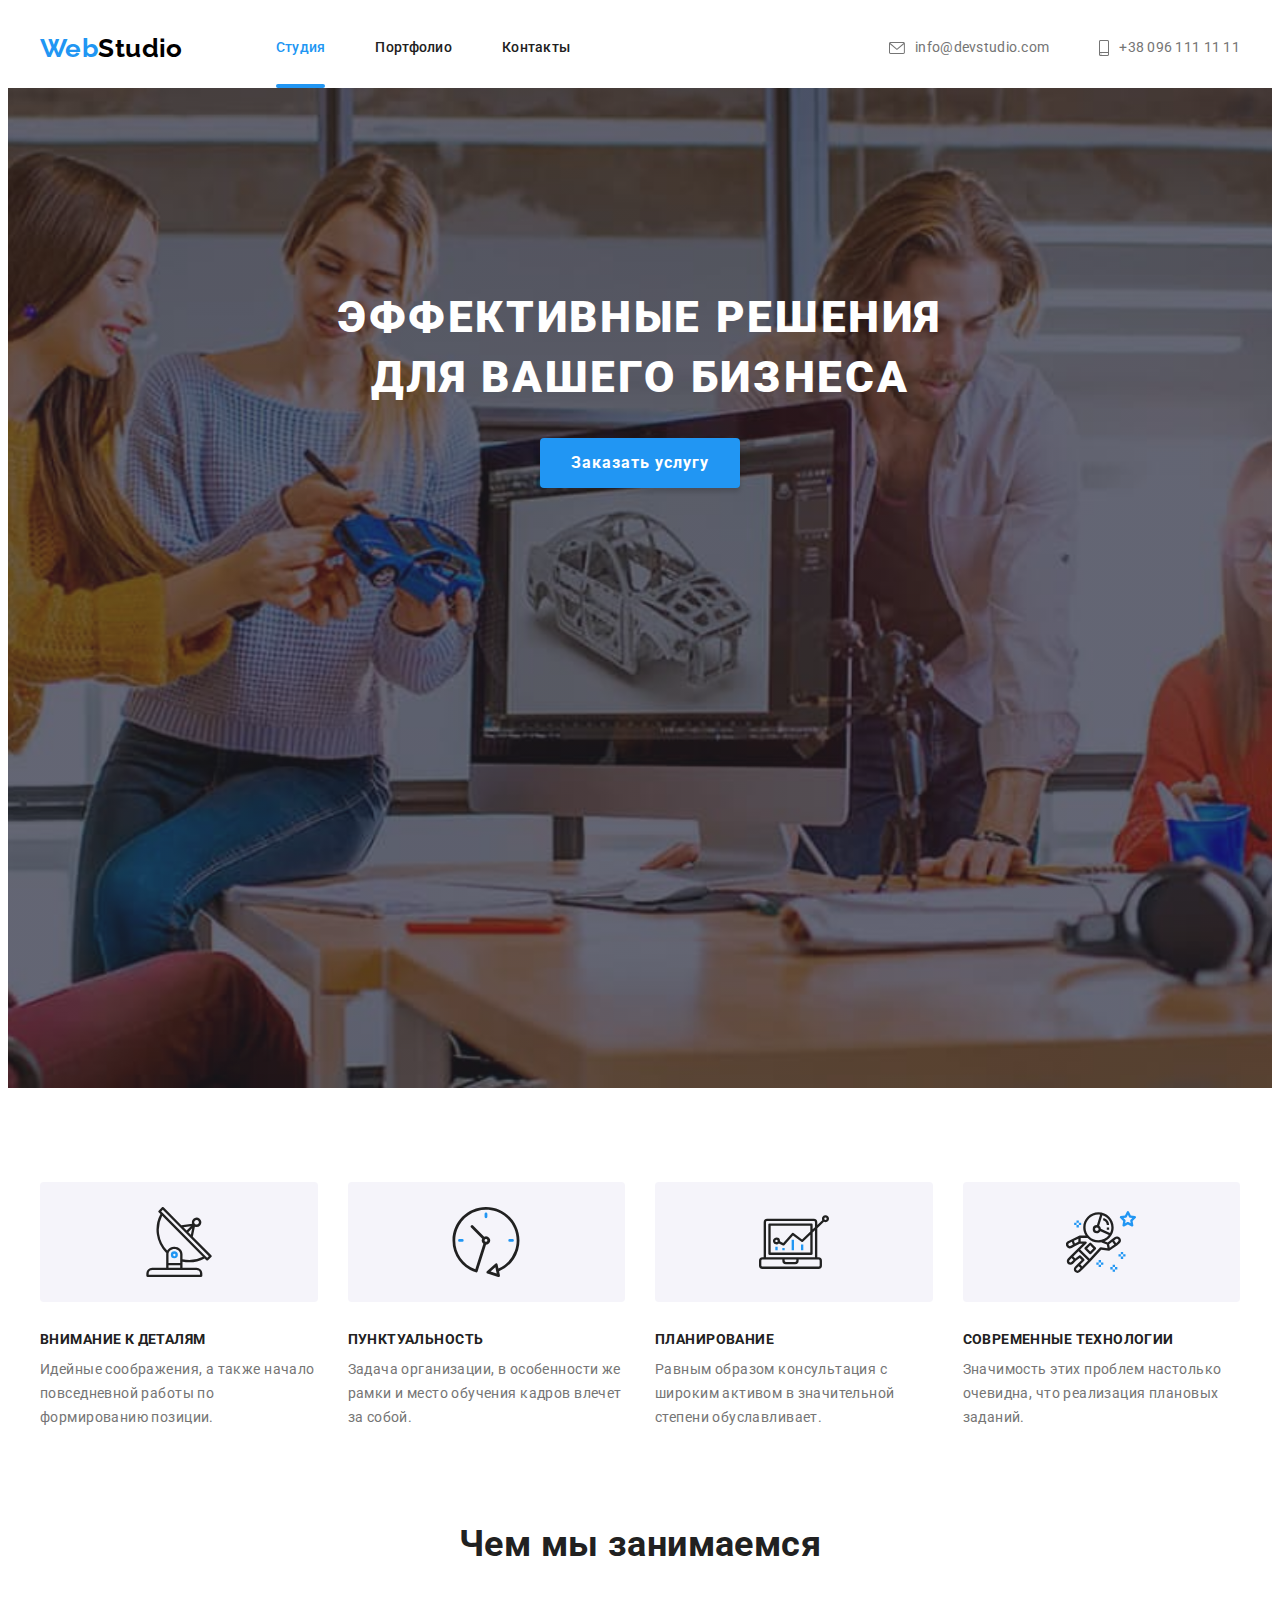
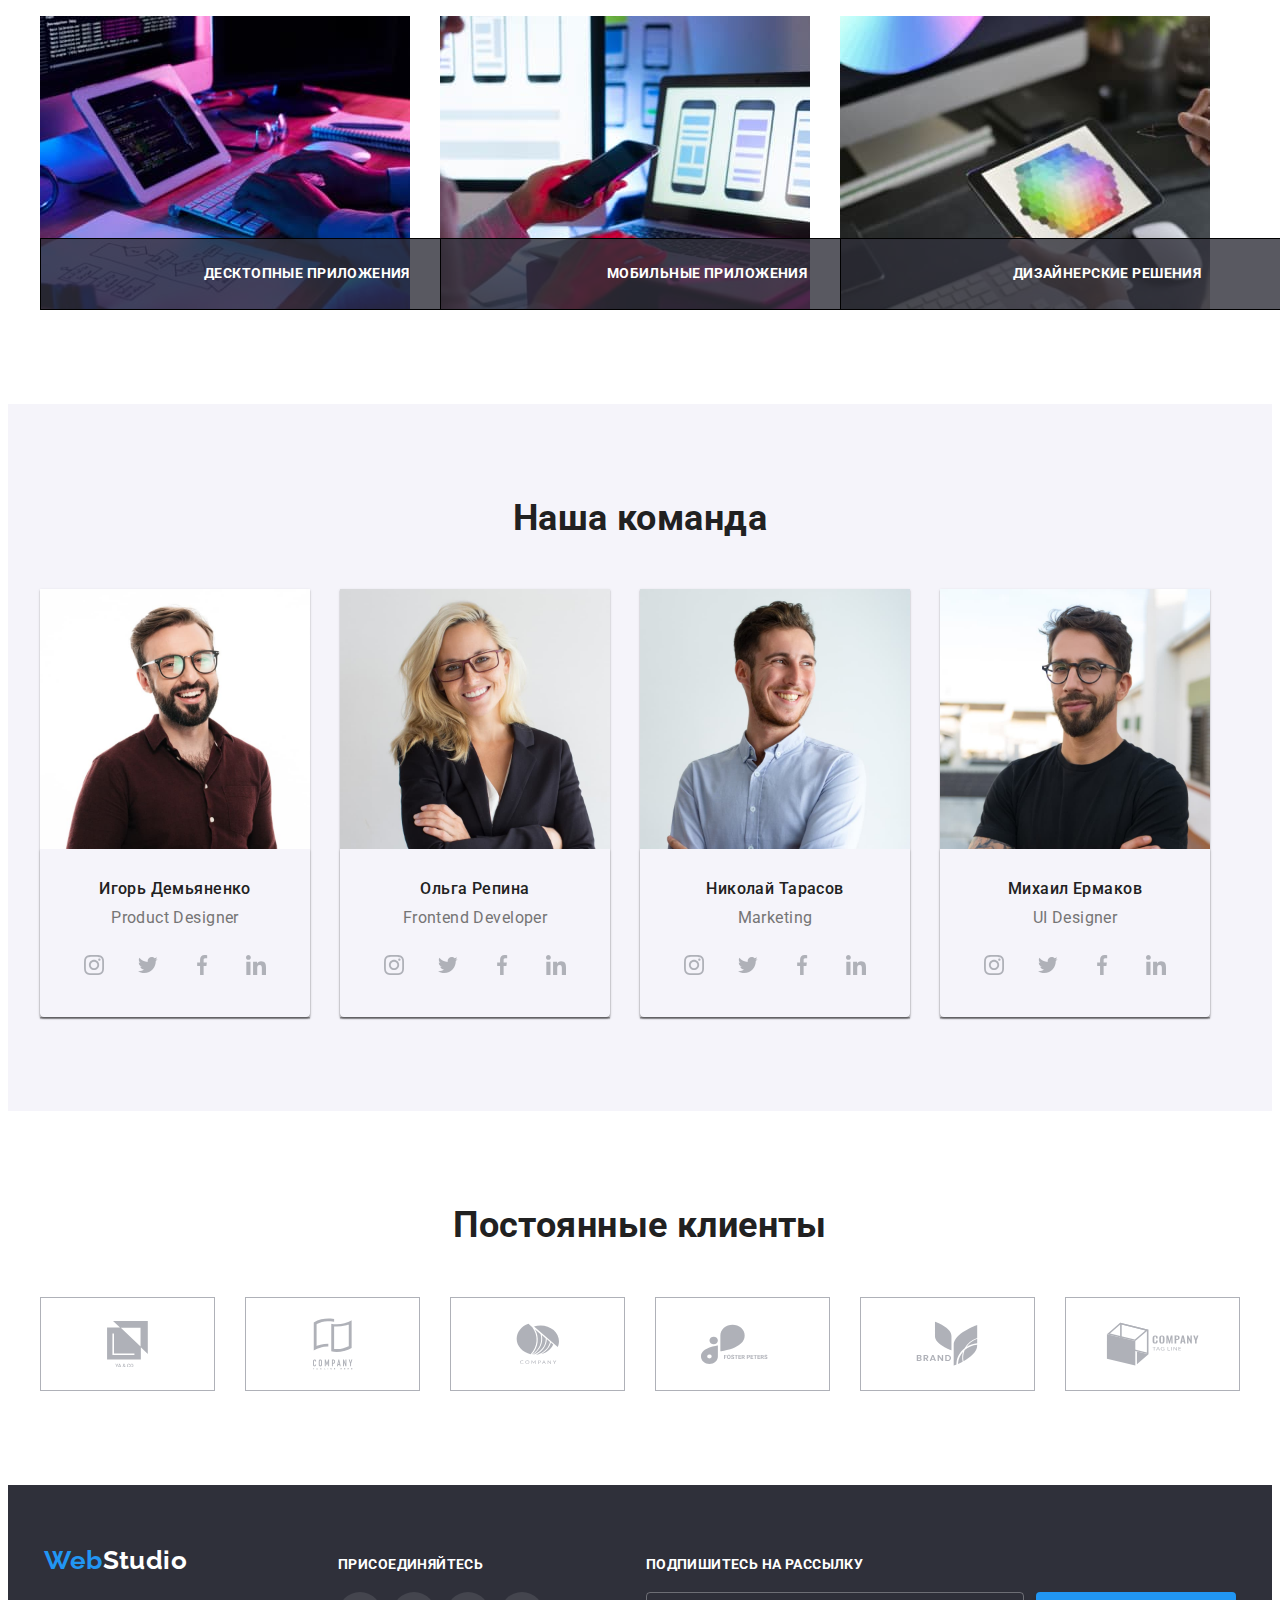
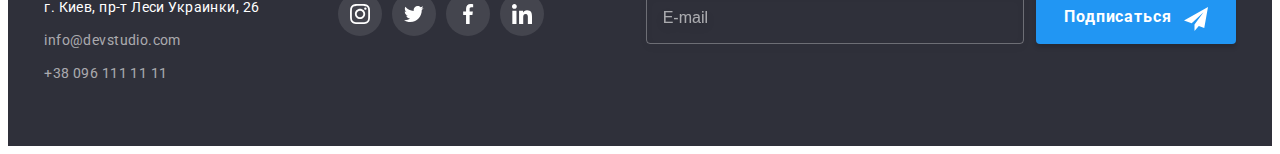
==== commit 6eb0a136: "the end?))" ====
--- a/index.html
+++ b/index.html
@@ -108,9 +108,11 @@
         </div>
     </header> 
     <main>
-        <section class="hero container overlay">
+        <section class="hero overlay">
+            <div class="container"> 
             <h1 class="hero-tittle">Эффективные решения для вашего бизнеса</h1>
             <button type="button" class="button hero-btn" data-modal-open>Заказать услугу</button>
+            </div>
         </section>
         <section class="advantage">
             <div class="container">
--- a/css/main.min.css
+++ b/css/main.min.css
@@ -1 +1 @@
-@import"https://fonts.googleapis.com/css2?family=Raleway:wght@700&family=Roboto:wght@400;500;700;900&display=swap";:root{--sercondary-text-color: #757575;--main-text-color: #212121;--accent-color: #2196F3;--primary-white-color: #FFFFFF;--duration-time: 250ms;--timing-function: cubic-bezier(0.4, 0, 0.2, 1)}.visually-hidden{position:absolute;overflow:hidden;clip:rect(0 0 0 0);height:1px;width:1px;margin:-1px;padding:0;border:0}.about-list,.header-list,.header .container,.check-text span,.check-text,.modal-close-btn{display:-webkit-box;display:-ms-flexbox;display:flex;-webkit-box-align:center;-ms-flex-align:center;align-items:center}p,h1,h2,h3,h4,h5,h6{margin:0}ul,ol{margin:0;padding:0}img{display:block;max-width:100%;height:auto}body{font-size:14px;font-family:"Roboto",sans-serif;letter-spacing:.03em;color:var(--main-text-color);background-color:var(--primary-white-color)}.list{list-style:none;padding:0;margin:0}.link{display:block;text-decoration:none}.img{display:block;max-width:100%;height:auto}.container{width:100%;padding-left:15px;padding-right:15px;margin:0 auto}@media screen and (min-width: 480px){.container{max-width:480px}}@media screen and (min-width: 768px){.container{max-width:768px}}@media screen and (min-width: 1200px){.container{max-width:1200px}}.section-title{font-size:28px;line-height:1.18;text-align:center}@media screen and (min-width: 1200px){.section-title{font-size:36px;line-height:1.16}}.logo{display:inline-block;font-family:"Raleway",sans-serif;text-decoration:none;color:var(--accent-color);font-weight:700;font-size:24px;line-height:1.17}@media screen and (min-width: 1200px){.logo{font-size:26px;line-height:1.19}}.button{font-weight:700;font-size:16px;line-height:1.87;display:-webkit-box;display:-ms-flexbox;display:flex;letter-spacing:.06em;color:var(--primary-white-color);font-family:inherit;background-color:var(--accent-color);cursor:pointer}.backdrop{position:fixed;top:0;width:100%;height:100%;background-color:rgba(0,0,0,.2);-webkit-transition:opacity 300ms,visibility 300ms;transition:opacity 300ms,visibility 300ms}@media screen and (max-height: 610px){.backdrop{-webkit-box-align:start;-ms-flex-align:start;align-items:flex-start}}.modal{position:absolute;padding:40px;background-color:#fff;border-radius:4px;top:50%;left:50%;-webkit-transform:translate(-50%, -50%) scale(1);transform:translate(-50%, -50%) scale(1)}.backdrop.is-hidden .modal{-webkit-transform:scale(0.5);transform:scale(0.5)}@media screen and (min-width: 320px){.modal{width:100%;overflow-y:auto}}@media screen and (min-width: 480px){.modal{width:450px;min-height:609px;top:50%}}@media screen and (min-width: 1200px){.modal{width:528px;min-height:581px}}.modal-close-btn{-webkit-box-pack:center;-ms-flex-pack:center;justify-content:center;position:absolute;top:8px;right:8px;width:30px;height:30px;border-radius:50%;border:1px solid rgba(0,0,0,.1);background-color:var(--primary-white-color);-webkit-transition-property:fill var(--duration-time);transition-property:fill var(--duration-time);-webkit-transition-timing-function:var(--timing-function);transition-timing-function:var(--timing-function)}.modal-close-btn:hover,.modal-close-btn:focus{fill:var(--accent-color)}.is-hidden{opacity:0;pointer-events:none;visibility:hidden}.modal-title{font-weight:700;font-size:20px;line-height:1.15;text-align:center;margin-bottom:12px}.modal-field{margin-bottom:30px}.modal-label{font-weight:400;font-size:12px;line-height:1.16;letter-spacing:.01em;color:var(--sercondary-text-color);display:block;margin-bottom:4px}.modal-input{width:100%;height:40px;padding:0;padding-left:42px;border:1px solid rgba(33,33,33,.2);border-radius:4px;outline:none;-webkit-transition-property:border-color var(--duration-time);transition-property:border-color var(--duration-time);-webkit-transition-timing-function:var(--timing-function);transition-timing-function:var(--timing-function)}.modal-input:focus{border-color:var(--accent-color);cursor:pointer}.modal-input-wrap{position:relative}.input-icon{position:absolute;left:12px;top:50%;-webkit-transform:translateY(-50%);transform:translateY(-50%);-webkit-transition-property:fill var(--duration-time);transition-property:fill var(--duration-time);-webkit-transition-timing-function:var(--timing-function);transition-timing-function:var(--timing-function)}.modal-input:focus+.input-icon{fill:var(--accent-color)}.modal-comment{width:100%;height:120px;padding:12px 16px;border:1px solid rgba(33,33,33,.2);border-radius:4px;resize:none;outline:none}.modal-comment::-webkit-input-placeholder{color:rgba(117,117,117,.5)}.modal-comment::-moz-placeholder{color:rgba(117,117,117,.5)}.modal-comment:-ms-input-placeholder{color:rgba(117,117,117,.5)}.modal-comment::-ms-input-placeholder{color:rgba(117,117,117,.5)}.modal-comment::placeholder{color:rgba(117,117,117,.5)}.modal-comment:focus{border-color:var(--accent-color);cursor:pointer}.sent-btn{display:block;margin-right:auto;margin-left:auto;min-width:200px;padding-top:10px;padding-bottom:10px;border-radius:4px;border:none;-webkit-box-shadow:0px 4px 4px rgba(0,0,0,.15);box-shadow:0px 4px 4px rgba(0,0,0,.15)}.sent-btn:hover,.sent-btn:focus{background-color:#188ce8}.check-text{color:var(--sercondary-text-color);font-size:7px;line-height:1.16;-webkit-box-pack:center;-ms-flex-pack:center;justify-content:center;margin-bottom:30px}@media screen and (min-width: 350px){.check-text{font-size:8px}}@media screen and (min-width: 395px){.check-text{font-size:10px}}@media screen and (min-width: 449px){.check-text{font-size:12px}}@media screen and (min-width: 1200px){.check-text{font-size:14px;line-height:1.7}}.check-text span{width:16px;height:15px;border:2px solid #212121;border-radius:3px;margin-right:7px;-webkit-box-pack:center;-ms-flex-pack:center;justify-content:center;-webkit-transition-property:border-color;transition-property:border-color;-webkit-transition-duration:var(--duration-time);transition-duration:var(--duration-time);-webkit-transition-timing-function:var(--timing-function);transition-timing-function:var(--timing-function)}.input-check:checked+.check-text span{background-color:var(--accent-color);border:none}.input-check:focus+.check-text span{border-color:var(--accent-color)}.check-icon{fill:rgba(0,0,0,0)}.input-check:checked+.check-text .check-icon{fill:var(--primary-white-color)}.check-conditions{text-decoration:none;-webkit-text-decoration-line:underline;text-decoration-line:underline;color:var(--accent-color)}.mobil-menu-btn{display:-webkit-inline-box;display:-ms-inline-flexbox;display:inline-flex;margin:0;padding:0;border:none;background-color:rgba(0,0,0,0);-webkit-transition-property:fill var(--duration-time);transition-property:fill var(--duration-time);-webkit-transition-timing-function:var(--timing-function);transition-timing-function:var(--timing-function);cursor:pointer}.mobil-menu-btn:hover,.mobil-menu-btn:focus{fill:var(--accent-color)}@media screen and (min-width: 768px){.mobil-menu-btn{display:none}}.mobil-menu{position:fixed;z-index:1;top:0;left:0;background-color:#fff;width:100vw;height:100vh;padding-top:48px;padding-bottom:48px}.mobil-menu .container{display:-webkit-box;display:-ms-flexbox;display:flex;-webkit-box-orient:vertical;-webkit-box-direction:normal;-ms-flex-direction:column;flex-direction:column;height:100%;-webkit-box-pack:justify;-ms-flex-pack:justify;justify-content:space-between;-webkit-box-align:start;-ms-flex-align:start;align-items:flex-start;overflow-y:auto}@media screen and (min-width: 768px){.mobil-menu{display:none}}.menu-btn-close{position:absolute;display:block;margin-left:auto;top:10px;right:15px}.mobil-menu-item:not(:last-child),.mobil-menu-item-connect:not(:last-child){margin-bottom:32px}.mobil-menu-link{font-weight:500;font-size:40px;line-height:1.18;color:inherit;letter-spacing:.02em}.mobil-menu-connect{margin-bottom:64px}.mobil-menu-tel{font-size:30px;font-weight:500;line-height:1.18;letter-spacing:.02em;color:#2196f3}@media screen and (min-width: 335px){.mobil-menu-tel{font-size:34px}}.mobil-menu-mail{font-weight:500;font-size:24px;line-height:1.17;letter-spacing:.02em;color:#757575}.mobil-menu-soc-list{display:-webkit-box;display:-ms-flexbox;display:flex}@media screen and (max-width: 479px){.mobil-menu-soc-list{-ms-flex-wrap:wrap;flex-wrap:wrap}}.mob-soc-item:not(:last-child){margin-right:10px;border-right:1px solid rgba(33,33,33,.2);padding-right:10px}.mob-soc-link{font-size:13px;font-weight:500;line-height:1.2;letter-spacing:.02em;color:#2196f3}@media screen and (min-width: 390px){.mob-soc-link{font-size:18px}}.no-scroll{overflow:hidden}.header{border-bottom:1px;border-bottom-color:#ececec}.header-container{display:-webkit-box;display:-ms-flexbox;display:flex;-webkit-box-align:center;-ms-flex-align:center;align-items:center;-webkit-box-pack:justify;-ms-flex-pack:justify;justify-content:space-between;min-height:60px}@media screen and (min-width: 768px){.header-logo{margin-right:88px}}@media screen and (min-width: 1200px){.header-logo{margin-right:93px}}.header-logo-part{color:#000}@media screen and (max-width: 767px){.header-navigation{display:none}}.header-item:not(:last-child){position:relative;margin-right:50px}.header-link{padding-top:32px;padding-bottom:32px;font-weight:500;line-height:1.14;letter-spacing:.02em;color:inherit}.header-connect{margin-left:auto}@media screen and (max-width: 767px){.header-connect{display:none}}.header-list-connect{display:block}@media screen and (min-width: 1200px){.header-list-connect{display:-webkit-box;display:-ms-flexbox;display:flex}}@media screen and (min-width: 768px){.header-item-connect:not(:last-child){margin-bottom:10px}}@media screen and (min-width: 1200px){.header-item-connect:not(:last-child){margin-right:50px;margin-bottom:0}}@media screen and (min-width: 768px){.header-link-cont{font-size:12px;line-height:1.17;letter-spacing:.02em;color:var(--sercondary-text-color)}}@media screen and (min-width: 1200px){.header-link-cont{padding-top:32px;padding-bottom:32px;font-size:14px;line-height:1.14;display:-webkit-box;display:-ms-flexbox;display:flex;-webkit-box-align:center;-ms-flex-align:center;align-items:center;-webkit-box-pack:center;-ms-flex-pack:center;justify-content:center}}.header-link,.header-link-cont,.header-link,.header-link-cont,.logo,.link-footer,.link-footer{-webkit-transition-property:color;transition-property:color;-webkit-transition-duration:var(--duration-time);transition-duration:var(--duration-time);-webkit-transition-timing-function:var(--timing-function);transition-timing-function:var(--timing-function)}.header-link:hover,.header-link-cont:hover,.header-link:focus,.header-link-cont:focus,.current,.logo:focus,.link-footer:focus,.link-footer:hover{color:var(--accent-color)}.heder-icon-tel,.heder-icon-mail{fill:currentColor;margin-right:10px}.header-link-now::after{content:"";position:absolute;left:0;bottom:0;display:block;width:100%;height:4px;border-radius:2px;background-color:var(--accent-color)}.hero{width:100%;padding-top:118px;padding-bottom:118px;text-align:center;background-color:#2f303a}@media screen and (min-width: 1200px){.hero{padding-top:200px;padding-bottom:200px}}.hero-tittle{margin-top:0;margin-left:auto;margin-right:auto;margin-bottom:30px;text-align:center;font-weight:900;max-width:360px;font-size:26px;line-height:1.62;letter-spacing:.06em;text-transform:uppercase;color:var(--primary-white-color)}@media screen and (min-width: 1200px){.hero-tittle{font-size:44px;line-height:1.36;max-width:696px}}.hero-btn{display:inline-block;min-width:200px;padding-top:10px;padding-bottom:10px;border-radius:4px;border:none;-webkit-box-shadow:0px 4px 4px rgba(0,0,0,.15);box-shadow:0px 4px 4px rgba(0,0,0,.15)}.overlay{max-width:1600px;height:400px;background-image:-webkit-gradient(linear, left top, left bottom, from(rgba(47, 48, 58, 0.4)), to(rgba(47, 48, 58, 0.4))),url(../images/hero_mob.jpg);background-image:linear-gradient(rgba(47, 48, 58, 0.4), rgba(47, 48, 58, 0.4)),url(../images/hero_mob.jpg);background-repeat:no-repeat;background-position:center;background-size:cover}@media(min-device-pixel-ratio: 2),(-webkit-min-device-pixel-ratio: 2),(min-resolution: 192dpi),(min-resolution: 2dppx){.overlay{background-image:-webkit-gradient(linear, left top, left bottom, from(rgba(47, 48, 58, 0.4)), to(rgba(47, 48, 58, 0.4))),url(../images/hero_mob_2x.jpg);background-image:linear-gradient(rgba(47, 48, 58, 0.4), rgba(47, 48, 58, 0.4)),url(../images/hero_mob_2x.jpg)}}@media screen and (min-width: 768px){.overlay{background-image:-webkit-gradient(linear, left top, left bottom, from(rgba(47, 48, 58, 0.4)), to(rgba(47, 48, 58, 0.4))),url(../images/hero_tab.jpg);background-image:linear-gradient(rgba(47, 48, 58, 0.4), rgba(47, 48, 58, 0.4)),url(../images/hero_tab.jpg)}}@media screen and (min-width: 768px)and (min-device-pixel-ratio: 2),screen and (min-width: 768px)and (-webkit-min-device-pixel-ratio: 2),screen and (min-width: 768px)and (min-resolution: 192dpi),screen and (min-width: 768px)and (min-resolution: 2dppx){.overlay{background-image:-webkit-gradient(linear, left top, left bottom, from(rgba(47, 48, 58, 0.4)), to(rgba(47, 48, 58, 0.4))),url(../images/hero_tab_2x.jpg);background-image:linear-gradient(rgba(47, 48, 58, 0.4), rgba(47, 48, 58, 0.4)),url(../images/hero_tab_2x.jpg)}}@media screen and (min-width: 1200px){.overlay{height:600px;background-image:-webkit-gradient(linear, left top, left bottom, from(rgba(47, 48, 58, 0.4)), to(rgba(47, 48, 58, 0.4))),url(../images/hero_img.jpg);background-image:linear-gradient(rgba(47, 48, 58, 0.4), rgba(47, 48, 58, 0.4)),url(../images/hero_img.jpg)}}@media screen and (min-width: 1200px)and (min-device-pixel-ratio: 2),screen and (min-width: 1200px)and (-webkit-min-device-pixel-ratio: 2),screen and (min-width: 1200px)and (min-resolution: 192dpi),screen and (min-width: 1200px)and (min-resolution: 2dppx){.overlay{background-image:-webkit-gradient(linear, left top, left bottom, from(rgba(47, 48, 58, 0.4)), to(rgba(47, 48, 58, 0.4))),url(../images/hero_img2x.jpg);background-image:linear-gradient(rgba(47, 48, 58, 0.4), rgba(47, 48, 58, 0.4)),url(../images/hero_img2x.jpg)}}.advantage{padding-top:60px;padding-bottom:60px}@media screen and (min-width: 1200px){.advantage{padding-top:94px;padding-bottom:94px}}.preference-list{margin-bottom:-30px}@media screen and (min-width: 768px){.preference-list{display:-webkit-box;display:-ms-flexbox;display:flex;-ms-flex-wrap:wrap;flex-wrap:wrap;margin-left:-30px}}@media screen and (min-width: 1200px){.preference-list{margin-bottom:0}}.preference-item{margin-bottom:30px}.preference-item::before{content:"";display:block;height:120px;background-repeat:no-repeat;background-position:center;background-color:#f5f4fa;border-radius:4px;margin-bottom:30px}@media screen and (min-width: 768px){.preference-item{width:calc(50% - 30px);margin-left:30px}}@media screen and (min-width: 1200px){.preference-item{width:calc(25% - 30px);margin-bottom:0}}.icon-antena::before{background-image:url("../images/antenna 1.svg")}.icon-clock::before{background-image:url("../images/clock 1.svg")}.icon-diagram::before{background-image:url("../images/diagram 1.svg")}.icon-astronaut::before{background-image:url("../images/astronaut 1.svg")}.preference-heading{margin-bottom:10px;font-size:14px;line-height:1.14;text-align:center;text-transform:uppercase;color:var(--main-text-color)}@media screen and (min-width: 768px){.preference-heading{text-align:left}}.preference-desc{line-height:1.71;color:var(--sercondary-text-color)}.about{padding-top:0;padding-bottom:94px}@media screen and (max-width: 1199px){.about{display:none}}.about-title{margin-bottom:50px}.about-item:not(:last-child):not(:last-child){margin-right:30px}.about-wrap{position:relative}.about-descr{position:absolute;display:block;bottom:0;border:1px solid #000;width:100%;color:#fff;background-color:rgba(47,48,58,.8);padding:27px 81px;font-size:14px;line-height:1.14;text-transform:uppercase;text-align:center}.team{padding-top:60px;padding-bottom:60px;background-color:#f5f4fa}@media screen and (min-width: 1200px){.team{padding-top:94px;padding-bottom:94px}}.team-title{margin-bottom:30px}@media screen and (min-width: 1200px){.team-title{margin-bottom:50px}}.team-list{margin-bottom:-30px}@media screen and (min-width: 768px){.team-list{display:-webkit-box;display:-ms-flexbox;display:flex;-ms-flex-wrap:wrap;flex-wrap:wrap;margin-left:-30px}}@media screen and (min-width: 1200px){.team-list{margin-left:0;margin-bottom:0}}.team-item{-webkit-box-shadow:0px 1px 3px rgba(0,0,0,.12),0px 1px 1px rgba(0,0,0,.14),0px 2px 1px rgba(0,0,0,.2);box-shadow:0px 1px 3px rgba(0,0,0,.12),0px 1px 1px rgba(0,0,0,.14),0px 2px 1px rgba(0,0,0,.2);margin-bottom:30px}@media screen and (min-width: 768px){.team-item{width:calc(50% - 30px);margin-left:30px}}@media screen and (min-width: 1200px){.team-item{width:calc(25% - 30px);margin-bottom:0;margin-left:0}.team-item:not(:last-child){margin-right:30px}}.team-container{padding:30px 30px 24px 30px;-webkit-box-shadow:0px 1px 3px rgba(0,0,0,.12),0px 1px 1px rgba(0,0,0,.14),0px 2px 1px rgba(0,0,0,.2);box-shadow:0px 1px 3px rgba(0,0,0,.12),0px 1px 1px rgba(0,0,0,.14),0px 2px 1px rgba(0,0,0,.2);border-radius:0px 0px 4px 4px}@media screen and (min-width: 768px){.team-container{padding:30px 74px 24px 74px}}@media screen and (min-width: 1200px){.team-container{padding:30px 32px 30px 32px}}.team-member{margin-bottom:10px;font-weight:500;font-size:16px;line-height:1.19;text-align:center}.team-profession{font-size:16px;line-height:1.19;text-align:center;color:var(--sercondary-text-color);margin-bottom:16px}.team-soc-list{display:-webkit-box;display:-ms-flexbox;display:flex;-webkit-box-pack:center;-ms-flex-pack:center;justify-content:center}.team-soc-item+.team-soc-item{margin-left:10px}.team-soc-link{width:44px;height:44px;display:-webkit-box;display:-ms-flexbox;display:flex;-webkit-box-pack:center;-ms-flex-pack:center;justify-content:center;-webkit-box-align:center;-ms-flex-align:center;align-items:center;-webkit-transition-property:background-color,border-radius;transition-property:background-color,border-radius;-webkit-transition-duration:var(--duration-time);transition-duration:var(--duration-time);-webkit-transition-timing-function:var(--timing-function);transition-timing-function:var(--timing-function)}.team-soc-link:hover,.team-soc-link:focus{background-color:var(--accent-color);border-radius:50%}.team-item-icon{fill:#afb1b8;-webkit-transition-property:fill;transition-property:fill;-webkit-transition-duration:var(--duration-time);transition-duration:var(--duration-time);-webkit-transition-timing-function:var(--timing-function);transition-timing-function:var(--timing-function)}.team-soc-link:hover .team-item-icon,.team-soc-link:focus .team-item-icon{fill:var(--primary-white-color)}.client{padding-top:60px;padding-bottom:60px}@media screen and (min-width: 1200px){.client{padding-top:94px;padding-bottom:94px}}.client-title{margin-bottom:30px}@media screen and (min-width: 1200px){.client-title{margin-bottom:50px}}.client-list{display:-webkit-box;display:-ms-flexbox;display:flex;-ms-flex-wrap:wrap;flex-wrap:wrap;-webkit-box-pack:center;-ms-flex-pack:center;justify-content:center;margin-left:-30px;margin-bottom:-30px}@media screen and (min-width: 1200px){.client-list{margin-bottom:0}}.client-item{width:calc(50% - 30px);margin-left:30px;margin-bottom:30px}@media screen and (min-width: 768px){.client-item{width:calc(33.3333333333% - 30px)}}@media screen and (min-width: 1200px){.client-item{width:calc(16.6666666667% - 30px);margin-bottom:0}}.client-link{height:92px;display:-webkit-box;display:-ms-flexbox;display:flex;-webkit-box-pack:center;-ms-flex-pack:center;justify-content:center;-webkit-box-align:center;-ms-flex-align:center;align-items:center;border:1px solid #afb1b8;-webkit-transition-property:border;transition-property:border;-webkit-transition-duration:var(--duration-time);transition-duration:var(--duration-time);-webkit-transition-timing-function:var(--timing-function);transition-timing-function:var(--timing-function)}.client-link:hover,.client-link:focus{border:1px solid var(--accent-color)}.client-item-icon{fill:#afb1b8;-webkit-transition-property:fill;transition-property:fill;-webkit-transition-duration:var(--duration-time);transition-duration:var(--duration-time);-webkit-transition-timing-function:var(--timing-function);transition-timing-function:var(--timing-function)}.client-link:hover .client-item-icon,.client-link:focus .client-item-icon{fill:var(--accent-color)}.footer{padding-top:60px;padding-bottom:60px;background-color:#2f303a}@media screen and (min-width: 768px){.footer-container{display:-webkit-box;display:-ms-flexbox;display:flex;-ms-flex-wrap:wrap;flex-wrap:wrap;-ms-flex-line-pack:justify;align-content:space-between}}@media screen and (min-width: 1200px){.footer-container{-ms-flex-wrap:nowrap;flex-wrap:nowrap;-webkit-box-align:baseline;-ms-flex-align:baseline;align-items:baseline}}@media screen and (min-width: 768px){.footer-first{margin-left:76px}}@media screen and (min-width: 1200px){.footer-first{margin-right:70px;margin-left:0}}.footer-logo{display:block;width:154px;text-align:center;margin-left:auto;margin-right:auto;margin-bottom:20px}@media screen and (min-width: 1200px){.footer-logo{display:inline-block;text-align:left}}.footer-logo-part{display:inline-block;color:var(--primary-white-color)}.footer-link{font-weight:400;line-height:1.71}.footer-addr-wrap{margin-right:auto;margin-left:auto;text-align:center;margin-bottom:60px}@media screen and (min-width: 1200px){.footer-addr-wrap{text-align:left;margin-bottom:0}}.footer-addres{margin-bottom:8px}@media screen and (min-width: 1200px){.footer-addres{margin-bottom:9px}}.footer-addr{font-style:normal;color:var(--primary-white-color)}.footer-item:not(:last-child){margin-bottom:8px}@media screen and (min-width: 1200px){.footer-item:not(:last-child){margin-bottom:9px}}.link-footer{color:rgba(255,255,255,.6)}.connect{width:206px;margin-left:auto;margin-right:auto;text-align:center;margin-bottom:60px}@media screen and (min-width: 768px){.connect{margin-right:89px}}@media screen and (min-width: 1200px){.connect{margin-right:93px;margin-left:0;margin-bottom:0;text-align:left}}.connect-title{font-size:14px;color:var(--primary-white-color);text-transform:uppercase;margin-bottom:20px}.connect-soc-list{display:-webkit-box;display:-ms-flexbox;display:flex}.connect-soc-link{width:44px;height:44px;display:-webkit-box;display:-ms-flexbox;display:flex;-webkit-box-pack:center;-ms-flex-pack:center;justify-content:center;-webkit-box-align:center;-ms-flex-align:center;align-items:center;background-color:rgba(255,255,255,.1);border-radius:50%;-webkit-transition-property:background-color,border-radius;transition-property:background-color,border-radius;-webkit-transition-duration:var(--duration-time);transition-duration:var(--duration-time);-webkit-transition-timing-function:var(--timing-function);transition-timing-function:var(--timing-function)}.connect-soc-link:hover,.connect-soc-link:focus{background-color:var(--accent-color);border-radius:50%}.connect-item-icon{fill:var(--primary-white-color);-webkit-transition-property:fill;transition-property:fill;-webkit-transition-duration:var(--duration-time);transition-duration:var(--duration-time);-webkit-transition-timing-function:var(--timing-function);transition-timing-function:var(--timing-function)}.connect-soc-link:hover .connect-item-icon,.connect-soc-link:focus .connect-item-icon{fill:var(--primary-white-color)}.connect-soc-item+.connect-soc-item{margin-left:10px}.submit-wrap{margin-left:auto;margin-right:auto;text-align:center}@media screen and (min-width: 1200px){.submit-wrap{margin-right:0;margin-left:0;text-align:left}}.submit-title{font-weight:700;text-transform:uppercase;color:var(--primary-white-color);margin-bottom:20px}@media screen and (min-width: 1200px){.submit-fild{display:-webkit-box;display:-ms-flexbox;display:flex}}.submit-input{width:100%;border:1px solid rgba(255,255,255,.3);-webkit-filter:drop-shadow(0px 4px 4px rgba(0, 0, 0, 0.15));filter:drop-shadow(0px 4px 4px rgba(0, 0, 0, 0.15));border-radius:4px;background-color:inherit;font-size:16px;line-height:1.25;padding-top:15px;padding-bottom:15px;padding-left:16px;margin-bottom:20px;color:var(--primary-white-color)}@media screen and (min-width: 768px){.submit-input{width:450px}}@media screen and (min-width: 1200px){.submit-input{width:358px;margin-right:12px;margin-bottom:0}}.submit-input::-webkit-input-placeholder{color:rgba(255,255,255,.6)}.submit-input::-moz-placeholder{color:rgba(255,255,255,.6)}.submit-input:-ms-input-placeholder{color:rgba(255,255,255,.6)}.submit-input::-ms-input-placeholder{color:rgba(255,255,255,.6)}.submit-input::placeholder{color:rgba(255,255,255,.6)}.submit-btn{position:relative;min-width:200px;padding:10px 28px;border-radius:4px;border:none;-webkit-box-shadow:0px 4px 4px rgba(0,0,0,.15);box-shadow:0px 4px 4px rgba(0,0,0,.15);margin-left:auto;margin-right:auto;text-align:center}.submit-icon-send{position:absolute;right:28px;bottom:13px;fill:var(--primary-white-color)}.portfolio{padding-top:60px;padding-bottom:60px}@media screen and (min-width: 1200px){.portfolio{padding-top:94px;padding-bottom:94px}}.filter-list{display:-webkit-box;display:-ms-flexbox;display:flex;-ms-flex-wrap:wrap;flex-wrap:wrap;margin-bottom:40px;-webkit-box-pack:start;-ms-flex-pack:start;justify-content:flex-start}@media screen and (min-width: 1200px){.filter-list{margin-bottom:34px;-webkit-box-pack:center;-ms-flex-pack:center;justify-content:center}}.filter-item{margin-right:8px;margin-bottom:15px}.filter-btn{padding:6px 22px;border-radius:4px;border-color:rgba(0,0,0,0);font-weight:500;font-size:16px;line-height:1.62;text-align:center;background:#f5f4fa;color:var(--main-text-color);font-family:inherit;cursor:pointer;-webkit-transition-property:color,background-color,-webkit-box-shadow;transition-property:color,background-color,-webkit-box-shadow;transition-property:color,background-color,box-shadow;transition-property:color,background-color,box-shadow,-webkit-box-shadow;-webkit-transition-duration:var(--duration-time);transition-duration:var(--duration-time);-webkit-transition-timing-function:var(--timing-function);transition-timing-function:var(--timing-function)}.filter-btn:hover,.filter-btn:focus{color:var(--primary-white-color);background-color:var(--accent-color);-webkit-box-shadow:0px 4px 4px rgba(0,0,0,.25),0px 3px 1px rgba(0,0,0,.1),0px 1px 2px rgba(0,0,0,.08),0px 2px 2px rgba(0,0,0,.12);box-shadow:0px 4px 4px rgba(0,0,0,.25),0px 3px 1px rgba(0,0,0,.1),0px 1px 2px rgba(0,0,0,.08),0px 2px 2px rgba(0,0,0,.12)}.filter-btn.current{color:var(--primary-white-color);background-color:var(--accent-color);-webkit-box-shadow:0px 3px 1px rgba(0,0,0,.1),0px 1px 2px rgba(0,0,0,.08),0px 2px 2px rgba(0,0,0,.12);box-shadow:0px 3px 1px rgba(0,0,0,.1),0px 1px 2px rgba(0,0,0,.08),0px 2px 2px rgba(0,0,0,.12)}.projects-list{margin-bottom:-30px}@media screen and (min-width: 768px){.projects-list{display:-webkit-box;display:-ms-flexbox;display:flex;-ms-flex-wrap:wrap;flex-wrap:wrap;margin-left:-30px}}.projects-item{margin-bottom:30px;-webkit-transition-property:-webkit-box-shadow;transition-property:-webkit-box-shadow;transition-property:box-shadow;transition-property:box-shadow, -webkit-box-shadow;-webkit-transition-duration:var(--duration-time);transition-duration:var(--duration-time);-webkit-transition-timing-function:var(--timing-function);transition-timing-function:var(--timing-function)}@media screen and (min-width: 768px){.projects-item{width:calc(50% - 30px);margin-left:30px}}@media screen and (min-width: 1200px){.projects-item{width:calc(33.3333333333% - 30px)}}.projects-item:hover,.projects-item:focus{-webkit-box-shadow:0px 1px 1px rgba(0,0,0,.12),0px 4px 4px rgba(0,0,0,.06),1px 4px 6px rgba(0,0,0,.16);box-shadow:0px 1px 1px rgba(0,0,0,.12),0px 4px 4px rgba(0,0,0,.06),1px 4px 6px rgba(0,0,0,.16)}.projects-link{display:-webkit-box;display:-ms-flexbox;display:flex;-webkit-box-orient:vertical;-webkit-box-direction:normal;-ms-flex-direction:column;flex-direction:column;height:100%}.projects-wrap{position:relative;overflow:hidden}.overlay-text{position:absolute;top:0;color:#fff;background-color:rgba(33,150,243,.9);font-size:18px;line-height:1.55;padding:63px 24px;-webkit-transform:translateY(111%);transform:translateY(111%);-webkit-transition-property:-webkit-transform;transition-property:-webkit-transform;transition-property:transform;transition-property:transform, -webkit-transform;-webkit-transition-duration:var(--duration-time);transition-duration:var(--duration-time);-webkit-transition-timing-function:var(--timing-function);transition-timing-function:var(--timing-function);overflow:auto}@media screen and (min-width: 768px){.overlay-text{-webkit-transform:translateY(101%);transform:translateY(101%)}}.projects-item:hover .overlay-text{-webkit-transform:translateY(0%);transform:translateY(0%)}.project-container{-webkit-box-flex:1;-ms-flex-positive:1;flex-grow:1;padding:20px 24px;border:1px solid #eee;border-top:none}.project-name{margin-bottom:4px;font-size:18px;line-height:2;letter-spacing:.06em;color:var(--main-text-color)}.project-type{color:var(--sercondary-text-color);font-size:16px;line-height:1.88}/*# sourceMappingURL=main.min.css.map */+@import"https://fonts.googleapis.com/css2?family=Raleway:wght@700&family=Roboto:wght@400;500;700;900&display=swap";:root{--sercondary-text-color: #757575;--main-text-color: #212121;--accent-color: #2196F3;--primary-white-color: #FFFFFF;--duration-time: 250ms;--timing-function: cubic-bezier(0.4, 0, 0.2, 1)}.visually-hidden{position:absolute;overflow:hidden;clip:rect(0 0 0 0);height:1px;width:1px;margin:-1px;padding:0;border:0}.about-list,.header-list,.header .container,.check-text span,.check-text,.modal-close-btn{display:-webkit-box;display:-ms-flexbox;display:flex;-webkit-box-align:center;-ms-flex-align:center;align-items:center}p,h1,h2,h3,h4,h5,h6{margin:0}ul,ol{margin:0;padding:0}img{display:block;max-width:100%;height:auto}body{font-size:14px;font-family:"Roboto",sans-serif;letter-spacing:.03em;color:var(--main-text-color);background-color:var(--primary-white-color)}.list{list-style:none;padding:0;margin:0}.link{display:block;text-decoration:none}.img{display:block;max-width:100%;height:auto}.container{width:100%;padding-left:15px;padding-right:15px;margin:0 auto}@media screen and (min-width: 480px){.container{max-width:480px}}@media screen and (min-width: 768px){.container{max-width:768px}}@media screen and (min-width: 1200px){.container{max-width:1200px}}.section-title{font-size:28px;line-height:1.18;text-align:center}@media screen and (min-width: 1200px){.section-title{font-size:36px;line-height:1.16}}.logo{display:inline-block;font-family:"Raleway",sans-serif;text-decoration:none;color:var(--accent-color);font-weight:700;font-size:24px;line-height:1.17}@media screen and (min-width: 1200px){.logo{font-size:26px;line-height:1.19}}.button{font-weight:700;font-size:16px;line-height:1.87;display:-webkit-box;display:-ms-flexbox;display:flex;letter-spacing:.06em;color:var(--primary-white-color);font-family:inherit;background-color:var(--accent-color);cursor:pointer}.backdrop{position:fixed;top:0;width:100%;height:100%;background-color:rgba(0,0,0,.2);-webkit-transition:opacity 300ms,visibility 300ms;transition:opacity 300ms,visibility 300ms}@media screen and (max-height: 610px){.backdrop{-webkit-box-align:start;-ms-flex-align:start;align-items:flex-start}}.modal{position:absolute;padding:40px;background-color:#fff;border-radius:4px;top:50%;left:50%;-webkit-transform:translate(-50%, -50%) scale(1);transform:translate(-50%, -50%) scale(1)}.backdrop.is-hidden .modal{-webkit-transform:scale(0.5);transform:scale(0.5)}@media screen and (min-width: 320px){.modal{width:100%;overflow-y:auto}}@media screen and (min-width: 480px){.modal{width:450px;min-height:609px;top:50%}}@media screen and (min-width: 1200px){.modal{width:528px;min-height:581px}}.modal-close-btn{-webkit-box-pack:center;-ms-flex-pack:center;justify-content:center;position:absolute;top:8px;right:8px;width:30px;height:30px;border-radius:50%;border:1px solid rgba(0,0,0,.1);background-color:var(--primary-white-color);-webkit-transition-property:fill var(--duration-time);transition-property:fill var(--duration-time);-webkit-transition-timing-function:var(--timing-function);transition-timing-function:var(--timing-function)}.modal-close-btn:hover,.modal-close-btn:focus{fill:var(--accent-color)}.is-hidden{opacity:0;pointer-events:none;visibility:hidden}.modal-title{font-weight:700;font-size:20px;line-height:1.15;text-align:center;margin-bottom:12px}.modal-field{margin-bottom:30px}.modal-label{font-weight:400;font-size:12px;line-height:1.16;letter-spacing:.01em;color:var(--sercondary-text-color);display:block;margin-bottom:4px}.modal-input{width:100%;height:40px;padding:0;padding-left:42px;border:1px solid rgba(33,33,33,.2);border-radius:4px;outline:none;-webkit-transition-property:border-color var(--duration-time);transition-property:border-color var(--duration-time);-webkit-transition-timing-function:var(--timing-function);transition-timing-function:var(--timing-function)}.modal-input:focus{border-color:var(--accent-color);cursor:pointer}.modal-input-wrap{position:relative}.input-icon{position:absolute;left:12px;top:50%;-webkit-transform:translateY(-50%);transform:translateY(-50%);-webkit-transition-property:fill var(--duration-time);transition-property:fill var(--duration-time);-webkit-transition-timing-function:var(--timing-function);transition-timing-function:var(--timing-function)}.modal-input:focus+.input-icon{fill:var(--accent-color)}.modal-comment{width:100%;height:120px;padding:12px 16px;border:1px solid rgba(33,33,33,.2);border-radius:4px;resize:none;outline:none}.modal-comment::-webkit-input-placeholder{color:rgba(117,117,117,.5)}.modal-comment::-moz-placeholder{color:rgba(117,117,117,.5)}.modal-comment:-ms-input-placeholder{color:rgba(117,117,117,.5)}.modal-comment::-ms-input-placeholder{color:rgba(117,117,117,.5)}.modal-comment::placeholder{color:rgba(117,117,117,.5)}.modal-comment:focus{border-color:var(--accent-color);cursor:pointer}.sent-btn{display:block;margin-right:auto;margin-left:auto;min-width:200px;padding-top:10px;padding-bottom:10px;border-radius:4px;border:none;-webkit-box-shadow:0px 4px 4px rgba(0,0,0,.15);box-shadow:0px 4px 4px rgba(0,0,0,.15)}.sent-btn:hover,.sent-btn:focus{background-color:#188ce8}.check-text{color:var(--sercondary-text-color);font-size:7px;line-height:1.16;-webkit-box-pack:center;-ms-flex-pack:center;justify-content:center;margin-bottom:30px}@media screen and (min-width: 350px){.check-text{font-size:8px}}@media screen and (min-width: 395px){.check-text{font-size:10px}}@media screen and (min-width: 449px){.check-text{font-size:12px}}@media screen and (min-width: 1200px){.check-text{font-size:14px;line-height:1.7}}.check-text span{width:16px;height:15px;border:2px solid #212121;border-radius:3px;margin-right:7px;-webkit-box-pack:center;-ms-flex-pack:center;justify-content:center;-webkit-transition-property:border-color;transition-property:border-color;-webkit-transition-duration:var(--duration-time);transition-duration:var(--duration-time);-webkit-transition-timing-function:var(--timing-function);transition-timing-function:var(--timing-function)}.input-check:checked+.check-text span{background-color:var(--accent-color);border:none}.input-check:focus+.check-text span{border-color:var(--accent-color)}.check-icon{fill:rgba(0,0,0,0)}.input-check:checked+.check-text .check-icon{fill:var(--primary-white-color)}.check-conditions{text-decoration:none;-webkit-text-decoration-line:underline;text-decoration-line:underline;color:var(--accent-color)}.mobil-menu-btn{display:-webkit-inline-box;display:-ms-inline-flexbox;display:inline-flex;margin:0;padding:0;border:none;background-color:rgba(0,0,0,0);-webkit-transition-property:fill var(--duration-time);transition-property:fill var(--duration-time);-webkit-transition-timing-function:var(--timing-function);transition-timing-function:var(--timing-function);cursor:pointer}.mobil-menu-btn:hover,.mobil-menu-btn:focus{fill:var(--accent-color)}@media screen and (min-width: 768px){.mobil-menu-btn{display:none}}.mobil-menu{position:fixed;z-index:1;top:0;left:0;background-color:#fff;width:100vw;height:100vh;padding-top:48px;padding-bottom:48px}.mobil-menu .container{display:-webkit-box;display:-ms-flexbox;display:flex;-webkit-box-orient:vertical;-webkit-box-direction:normal;-ms-flex-direction:column;flex-direction:column;height:100%;-webkit-box-pack:justify;-ms-flex-pack:justify;justify-content:space-between;-webkit-box-align:start;-ms-flex-align:start;align-items:flex-start;overflow-y:auto}@media screen and (min-width: 768px){.mobil-menu{display:none}}.menu-btn-close{position:absolute;display:block;margin-left:auto;top:10px;right:15px}.mobil-menu-item:not(:last-child),.mobil-menu-item-connect:not(:last-child){margin-bottom:32px}.mobil-menu-link{font-weight:500;font-size:40px;line-height:1.18;color:inherit;letter-spacing:.02em}.mobil-menu-connect{margin-bottom:64px}.mobil-menu-tel{font-size:30px;font-weight:500;line-height:1.18;letter-spacing:.02em;color:#2196f3}@media screen and (min-width: 335px){.mobil-menu-tel{font-size:34px}}.mobil-menu-mail{font-weight:500;font-size:24px;line-height:1.17;letter-spacing:.02em;color:#757575}.mobil-menu-soc-list{display:-webkit-box;display:-ms-flexbox;display:flex}@media screen and (max-width: 479px){.mobil-menu-soc-list{-ms-flex-wrap:wrap;flex-wrap:wrap}}.mob-soc-item:not(:last-child){margin-right:10px;border-right:1px solid rgba(33,33,33,.2);padding-right:10px}.mob-soc-link{font-size:13px;font-weight:500;line-height:1.2;letter-spacing:.02em;color:#2196f3}@media screen and (min-width: 390px){.mob-soc-link{font-size:18px}}.no-scroll{overflow:hidden}.header{border-bottom:1px;border-bottom-color:#ececec}.header-container{display:-webkit-box;display:-ms-flexbox;display:flex;-webkit-box-align:center;-ms-flex-align:center;align-items:center;-webkit-box-pack:justify;-ms-flex-pack:justify;justify-content:space-between;min-height:60px}@media screen and (min-width: 768px){.header-logo{margin-right:88px}}@media screen and (min-width: 1200px){.header-logo{margin-right:93px}}.header-logo-part{color:#000}@media screen and (max-width: 767px){.header-navigation{display:none}}.header-item:not(:last-child){position:relative;margin-right:50px}.header-link{padding-top:32px;padding-bottom:32px;font-weight:500;line-height:1.14;letter-spacing:.02em;color:inherit}.header-connect{margin-left:auto}@media screen and (max-width: 767px){.header-connect{display:none}}.header-list-connect{display:block}@media screen and (min-width: 1200px){.header-list-connect{display:-webkit-box;display:-ms-flexbox;display:flex}}@media screen and (min-width: 768px){.header-item-connect:not(:last-child){margin-bottom:10px}}@media screen and (min-width: 1200px){.header-item-connect:not(:last-child){margin-right:50px;margin-bottom:0}}@media screen and (min-width: 768px){.header-link-cont{font-size:12px;line-height:1.17;letter-spacing:.02em;color:var(--sercondary-text-color)}}@media screen and (min-width: 1200px){.header-link-cont{padding-top:32px;padding-bottom:32px;font-size:14px;line-height:1.14;display:-webkit-box;display:-ms-flexbox;display:flex;-webkit-box-align:center;-ms-flex-align:center;align-items:center;-webkit-box-pack:center;-ms-flex-pack:center;justify-content:center}}.header-link,.header-link-cont,.header-link,.header-link-cont,.logo,.link-footer,.link-footer{-webkit-transition-property:color;transition-property:color;-webkit-transition-duration:var(--duration-time);transition-duration:var(--duration-time);-webkit-transition-timing-function:var(--timing-function);transition-timing-function:var(--timing-function)}.header-link:hover,.header-link-cont:hover,.header-link:focus,.header-link-cont:focus,.current,.logo:focus,.link-footer:focus,.link-footer:hover{color:var(--accent-color)}.heder-icon-tel,.heder-icon-mail{fill:currentColor;margin-right:10px}.header-link-now::after{content:"";position:absolute;left:0;bottom:0;display:block;width:100%;height:4px;border-radius:2px;background-color:var(--accent-color)}.hero{width:100%;padding-top:118px;padding-bottom:118px;text-align:center;background-color:#2f303a}@media screen and (min-width: 1200px){.hero{padding-top:200px;padding-bottom:200px}}.hero-tittle{margin-top:0;margin-left:auto;margin-right:auto;margin-bottom:30px;text-align:center;font-weight:900;max-width:360px;font-size:26px;line-height:1.62;letter-spacing:.06em;text-transform:uppercase;color:var(--primary-white-color)}@media screen and (min-width: 1200px){.hero-tittle{font-size:44px;line-height:1.36;max-width:696px}}.hero-btn{display:inline-block;min-width:200px;padding-top:10px;padding-bottom:10px;border-radius:4px;border:none;-webkit-box-shadow:0px 4px 4px rgba(0,0,0,.15);box-shadow:0px 4px 4px rgba(0,0,0,.15)}.overlay{max-width:1600px;height:400px;background-image:-webkit-gradient(linear, left top, left bottom, from(rgba(47, 48, 58, 0.4)), to(rgba(47, 48, 58, 0.4))),url(../images/hero_mob.jpg);background-image:linear-gradient(rgba(47, 48, 58, 0.4), rgba(47, 48, 58, 0.4)),url(../images/hero_mob.jpg);background-repeat:no-repeat;background-position:center;background-size:cover}@media(min-device-pixel-ratio: 2),(-webkit-min-device-pixel-ratio: 2),(min-resolution: 192dpi),(min-resolution: 2dppx){.overlay{background-image:-webkit-gradient(linear, left top, left bottom, from(rgba(47, 48, 58, 0.4)), to(rgba(47, 48, 58, 0.4))),url(../images/hero_mob_2x.jpg);background-image:linear-gradient(rgba(47, 48, 58, 0.4), rgba(47, 48, 58, 0.4)),url(../images/hero_mob_2x.jpg)}}@media screen and (min-width: 768px){.overlay{background-image:-webkit-gradient(linear, left top, left bottom, from(rgba(47, 48, 58, 0.4)), to(rgba(47, 48, 58, 0.4))),url(../images/hero_tab.jpg);background-image:linear-gradient(rgba(47, 48, 58, 0.4), rgba(47, 48, 58, 0.4)),url(../images/hero_tab.jpg)}}@media screen and (min-width: 768px)and (min-device-pixel-ratio: 2),screen and (min-width: 768px)and (-webkit-min-device-pixel-ratio: 2),screen and (min-width: 768px)and (min-resolution: 192dpi),screen and (min-width: 768px)and (min-resolution: 2dppx){.overlay{background-image:-webkit-gradient(linear, left top, left bottom, from(rgba(47, 48, 58, 0.4)), to(rgba(47, 48, 58, 0.4))),url(../images/hero_tab_2x.jpg);background-image:linear-gradient(rgba(47, 48, 58, 0.4), rgba(47, 48, 58, 0.4)),url(../images/hero_tab_2x.jpg)}}@media screen and (min-width: 1200px){.overlay{height:600px;background-image:-webkit-gradient(linear, left top, left bottom, from(rgba(47, 48, 58, 0.4)), to(rgba(47, 48, 58, 0.4))),url(../images/hero_img.jpg);background-image:linear-gradient(rgba(47, 48, 58, 0.4), rgba(47, 48, 58, 0.4)),url(../images/hero_img.jpg)}}@media screen and (min-width: 1200px)and (min-device-pixel-ratio: 2),screen and (min-width: 1200px)and (-webkit-min-device-pixel-ratio: 2),screen and (min-width: 1200px)and (min-resolution: 192dpi),screen and (min-width: 1200px)and (min-resolution: 2dppx){.overlay{background-image:-webkit-gradient(linear, left top, left bottom, from(rgba(47, 48, 58, 0.4)), to(rgba(47, 48, 58, 0.4))),url(../images/hero_img2x.jpg);background-image:linear-gradient(rgba(47, 48, 58, 0.4), rgba(47, 48, 58, 0.4)),url(../images/hero_img2x.jpg)}}.advantage{padding-top:60px;padding-bottom:60px}@media screen and (min-width: 1200px){.advantage{padding-top:94px;padding-bottom:94px}}.preference-list{margin-bottom:-30px}@media screen and (min-width: 768px){.preference-list{display:-webkit-box;display:-ms-flexbox;display:flex;-ms-flex-wrap:wrap;flex-wrap:wrap;margin-left:-30px}}@media screen and (min-width: 1200px){.preference-list{margin-bottom:0}}.preference-item{margin-bottom:30px}.preference-item::before{content:"";display:block;height:120px;background-repeat:no-repeat;background-position:center;background-color:#f5f4fa;border-radius:4px;margin-bottom:30px}@media screen and (min-width: 768px){.preference-item{width:calc(50% - 30px);margin-left:30px}}@media screen and (min-width: 1200px){.preference-item{width:calc(25% - 30px);margin-bottom:0}}.icon-antena::before{background-image:url("../images/antenna 1.svg")}.icon-clock::before{background-image:url("../images/clock 1.svg")}.icon-diagram::before{background-image:url("../images/diagram 1.svg")}.icon-astronaut::before{background-image:url("../images/astronaut 1.svg")}.preference-heading{margin-bottom:10px;font-size:14px;line-height:1.14;text-align:center;text-transform:uppercase;color:var(--main-text-color)}@media screen and (min-width: 768px){.preference-heading{text-align:left}}.preference-desc{line-height:1.71;color:var(--sercondary-text-color)}.about{padding-top:0;padding-bottom:94px}@media screen and (max-width: 1199px){.about{display:none}}.about-title{margin-bottom:50px}.about-item:not(:last-child):not(:last-child){margin-right:30px}.about-wrap{position:relative}.about-descr{position:absolute;display:block;bottom:0;border:1px solid #000;width:100%;color:#fff;background-color:rgba(47,48,58,.8);padding:27px 81px;font-size:14px;line-height:1.14;text-transform:uppercase;text-align:center}.team{padding-top:60px;padding-bottom:60px;background-color:#f5f4fa}@media screen and (min-width: 1200px){.team{padding-top:94px;padding-bottom:94px}}.team-title{margin-bottom:30px}@media screen and (min-width: 1200px){.team-title{margin-bottom:50px}}.team-list{margin-bottom:-30px}@media screen and (min-width: 768px){.team-list{display:-webkit-box;display:-ms-flexbox;display:flex;-ms-flex-wrap:wrap;flex-wrap:wrap;margin-left:-30px}}@media screen and (min-width: 1200px){.team-list{margin-left:0;margin-bottom:0}}.team-item{-webkit-box-shadow:0px 1px 3px rgba(0,0,0,.12),0px 1px 1px rgba(0,0,0,.14),0px 2px 1px rgba(0,0,0,.2);box-shadow:0px 1px 3px rgba(0,0,0,.12),0px 1px 1px rgba(0,0,0,.14),0px 2px 1px rgba(0,0,0,.2);margin-bottom:30px}@media screen and (min-width: 768px){.team-item{width:calc(50% - 30px);margin-left:30px}}@media screen and (min-width: 1200px){.team-item{width:calc(25% - 30px);margin-bottom:0;margin-left:0}.team-item:not(:last-child){margin-right:30px}}.team-container{padding:30px 30px 24px 30px;-webkit-box-shadow:0px 1px 3px rgba(0,0,0,.12),0px 1px 1px rgba(0,0,0,.14),0px 2px 1px rgba(0,0,0,.2);box-shadow:0px 1px 3px rgba(0,0,0,.12),0px 1px 1px rgba(0,0,0,.14),0px 2px 1px rgba(0,0,0,.2);border-radius:0px 0px 4px 4px}@media screen and (min-width: 768px){.team-container{padding:30px 74px 24px 74px}}@media screen and (min-width: 1200px){.team-container{padding:30px 32px 30px 32px}}.team-member{margin-bottom:10px;font-weight:500;font-size:16px;line-height:1.19;text-align:center}.team-profession{font-size:16px;line-height:1.19;text-align:center;color:var(--sercondary-text-color);margin-bottom:16px}.team-soc-list{display:-webkit-box;display:-ms-flexbox;display:flex;-webkit-box-pack:center;-ms-flex-pack:center;justify-content:center}.team-soc-item+.team-soc-item{margin-left:10px}.team-soc-link{width:44px;height:44px;display:-webkit-box;display:-ms-flexbox;display:flex;-webkit-box-pack:center;-ms-flex-pack:center;justify-content:center;-webkit-box-align:center;-ms-flex-align:center;align-items:center;-webkit-transition-property:background-color,border-radius;transition-property:background-color,border-radius;-webkit-transition-duration:var(--duration-time);transition-duration:var(--duration-time);-webkit-transition-timing-function:var(--timing-function);transition-timing-function:var(--timing-function)}.team-soc-link:hover,.team-soc-link:focus{background-color:var(--accent-color);border-radius:50%}.team-item-icon{fill:#afb1b8;-webkit-transition-property:fill;transition-property:fill;-webkit-transition-duration:var(--duration-time);transition-duration:var(--duration-time);-webkit-transition-timing-function:var(--timing-function);transition-timing-function:var(--timing-function)}.team-soc-link:hover .team-item-icon,.team-soc-link:focus .team-item-icon{fill:var(--primary-white-color)}.client{padding-top:60px;padding-bottom:60px}@media screen and (min-width: 1200px){.client{padding-top:94px;padding-bottom:94px}}.client-title{margin-bottom:30px}@media screen and (min-width: 1200px){.client-title{margin-bottom:50px}}.client-list{display:-webkit-box;display:-ms-flexbox;display:flex;-ms-flex-wrap:wrap;flex-wrap:wrap;-webkit-box-pack:center;-ms-flex-pack:center;justify-content:center;margin-left:-30px;margin-bottom:-30px}@media screen and (min-width: 1200px){.client-list{margin-bottom:0}}.client-item{width:calc(50% - 30px);margin-left:30px;margin-bottom:30px}@media screen and (min-width: 768px){.client-item{width:calc(33.3333333333% - 30px)}}@media screen and (min-width: 1200px){.client-item{width:calc(16.6666666667% - 30px);margin-bottom:0}}.client-link{height:92px;display:-webkit-box;display:-ms-flexbox;display:flex;-webkit-box-pack:center;-ms-flex-pack:center;justify-content:center;-webkit-box-align:center;-ms-flex-align:center;align-items:center;border:1px solid #afb1b8;-webkit-transition-property:border;transition-property:border;-webkit-transition-duration:var(--duration-time);transition-duration:var(--duration-time);-webkit-transition-timing-function:var(--timing-function);transition-timing-function:var(--timing-function)}.client-link:hover,.client-link:focus{border:1px solid var(--accent-color)}.client-item-icon{fill:#afb1b8;-webkit-transition-property:fill;transition-property:fill;-webkit-transition-duration:var(--duration-time);transition-duration:var(--duration-time);-webkit-transition-timing-function:var(--timing-function);transition-timing-function:var(--timing-function)}.client-link:hover .client-item-icon,.client-link:focus .client-item-icon{fill:var(--accent-color)}.footer{padding-top:60px;padding-bottom:60px;background-color:#2f303a}@media screen and (min-width: 768px){.footer-container{display:-webkit-box;display:-ms-flexbox;display:flex;-ms-flex-wrap:wrap;flex-wrap:wrap;-ms-flex-line-pack:justify;align-content:space-between;-ms-flex-pack:distribute;justify-content:space-around}}@media screen and (min-width: 1200px){.footer-container{-ms-flex-wrap:nowrap;flex-wrap:nowrap;-webkit-box-align:baseline;-ms-flex-align:baseline;align-items:baseline}}.footer-first{margin-bottom:60px}@media screen and (min-width: 1200px){.footer-first{margin-right:70px;margin-bottom:0}}.footer-logo{display:block;width:154px;text-align:center;margin-left:auto;margin-right:auto;margin-bottom:20px}@media screen and (min-width: 1200px){.footer-logo{display:inline-block;text-align:left}}.footer-logo-part{display:inline-block;color:var(--primary-white-color)}.footer-link{font-weight:400;line-height:1.71}.footer-addr-wrap{margin-right:auto;margin-left:auto;text-align:center}@media screen and (min-width: 1200px){.footer-addr-wrap{text-align:left}}.footer-addres{margin-bottom:8px}@media screen and (min-width: 1200px){.footer-addres{margin-bottom:9px}}.footer-addr{font-style:normal;color:var(--primary-white-color)}.footer-item:not(:last-child){margin-bottom:8px}@media screen and (min-width: 1200px){.footer-item:not(:last-child){margin-bottom:9px}}.link-footer{color:rgba(255,255,255,.6)}.connect{width:206px;margin-left:auto;margin-right:auto;text-align:center;margin-bottom:60px}@media screen and (min-width: 768px){.connect{margin-left:0;margin-right:0}}@media screen and (min-width: 1200px){.connect{margin-right:93px;margin-left:0;margin-bottom:0;text-align:left}}.connect-title{font-size:14px;color:var(--primary-white-color);text-transform:uppercase;margin-bottom:20px}.connect-soc-list{display:-webkit-box;display:-ms-flexbox;display:flex}.connect-soc-link{width:44px;height:44px;display:-webkit-box;display:-ms-flexbox;display:flex;-webkit-box-pack:center;-ms-flex-pack:center;justify-content:center;-webkit-box-align:center;-ms-flex-align:center;align-items:center;background-color:rgba(255,255,255,.1);border-radius:50%;-webkit-transition-property:background-color,border-radius;transition-property:background-color,border-radius;-webkit-transition-duration:var(--duration-time);transition-duration:var(--duration-time);-webkit-transition-timing-function:var(--timing-function);transition-timing-function:var(--timing-function)}.connect-soc-link:hover,.connect-soc-link:focus{background-color:var(--accent-color);border-radius:50%}.connect-item-icon{fill:var(--primary-white-color);-webkit-transition-property:fill;transition-property:fill;-webkit-transition-duration:var(--duration-time);transition-duration:var(--duration-time);-webkit-transition-timing-function:var(--timing-function);transition-timing-function:var(--timing-function)}.connect-soc-link:hover .connect-item-icon,.connect-soc-link:focus .connect-item-icon{fill:var(--primary-white-color)}.connect-soc-item+.connect-soc-item{margin-left:10px}.submit-wrap{text-align:center}@media screen and (min-width: 1200px){.submit-wrap{margin-right:0;margin-left:0;text-align:left}}.submit-title{font-weight:700;text-transform:uppercase;color:var(--primary-white-color);margin-bottom:20px}@media screen and (min-width: 1200px){.submit-fild{display:-webkit-box;display:-ms-flexbox;display:flex}}.submit-input{width:100%;border:1px solid rgba(255,255,255,.3);-webkit-filter:drop-shadow(0px 4px 4px rgba(0, 0, 0, 0.15));filter:drop-shadow(0px 4px 4px rgba(0, 0, 0, 0.15));border-radius:4px;background-color:inherit;font-size:16px;line-height:1.25;padding-top:15px;padding-bottom:15px;padding-left:16px;margin-bottom:20px;color:var(--primary-white-color)}@media screen and (min-width: 768px){.submit-input{width:450px}}@media screen and (min-width: 1200px){.submit-input{width:358px;margin-right:12px;margin-bottom:0}}.submit-input::-webkit-input-placeholder{color:rgba(255,255,255,.6)}.submit-input::-moz-placeholder{color:rgba(255,255,255,.6)}.submit-input:-ms-input-placeholder{color:rgba(255,255,255,.6)}.submit-input::-ms-input-placeholder{color:rgba(255,255,255,.6)}.submit-input::placeholder{color:rgba(255,255,255,.6)}.submit-btn{position:relative;min-width:200px;padding:10px 28px;border-radius:4px;border:none;-webkit-box-shadow:0px 4px 4px rgba(0,0,0,.15);box-shadow:0px 4px 4px rgba(0,0,0,.15);margin-left:auto;margin-right:auto;text-align:center}.submit-icon-send{position:absolute;right:28px;bottom:13px;fill:var(--primary-white-color)}.portfolio{padding-top:60px;padding-bottom:60px}@media screen and (min-width: 1200px){.portfolio{padding-top:94px;padding-bottom:94px}}.filter-list{display:-webkit-box;display:-ms-flexbox;display:flex;-ms-flex-wrap:wrap;flex-wrap:wrap;margin-bottom:40px;-webkit-box-pack:start;-ms-flex-pack:start;justify-content:flex-start}@media screen and (min-width: 1200px){.filter-list{margin-bottom:34px;-webkit-box-pack:center;-ms-flex-pack:center;justify-content:center}}.filter-item{margin-right:8px;margin-bottom:15px}.filter-btn{padding:6px 22px;border-radius:4px;border-color:rgba(0,0,0,0);font-weight:500;font-size:16px;line-height:1.62;text-align:center;background:#f5f4fa;color:var(--main-text-color);font-family:inherit;cursor:pointer;-webkit-transition-property:color,background-color,-webkit-box-shadow;transition-property:color,background-color,-webkit-box-shadow;transition-property:color,background-color,box-shadow;transition-property:color,background-color,box-shadow,-webkit-box-shadow;-webkit-transition-duration:var(--duration-time);transition-duration:var(--duration-time);-webkit-transition-timing-function:var(--timing-function);transition-timing-function:var(--timing-function)}.filter-btn:hover,.filter-btn:focus{color:var(--primary-white-color);background-color:var(--accent-color);-webkit-box-shadow:0px 4px 4px rgba(0,0,0,.25),0px 3px 1px rgba(0,0,0,.1),0px 1px 2px rgba(0,0,0,.08),0px 2px 2px rgba(0,0,0,.12);box-shadow:0px 4px 4px rgba(0,0,0,.25),0px 3px 1px rgba(0,0,0,.1),0px 1px 2px rgba(0,0,0,.08),0px 2px 2px rgba(0,0,0,.12)}.filter-btn.current{color:var(--primary-white-color);background-color:var(--accent-color);-webkit-box-shadow:0px 3px 1px rgba(0,0,0,.1),0px 1px 2px rgba(0,0,0,.08),0px 2px 2px rgba(0,0,0,.12);box-shadow:0px 3px 1px rgba(0,0,0,.1),0px 1px 2px rgba(0,0,0,.08),0px 2px 2px rgba(0,0,0,.12)}.projects-list{margin-bottom:-30px}@media screen and (min-width: 768px){.projects-list{display:-webkit-box;display:-ms-flexbox;display:flex;-ms-flex-wrap:wrap;flex-wrap:wrap;margin-left:-30px}}.projects-item{margin-bottom:30px;-webkit-transition-property:-webkit-box-shadow;transition-property:-webkit-box-shadow;transition-property:box-shadow;transition-property:box-shadow, -webkit-box-shadow;-webkit-transition-duration:var(--duration-time);transition-duration:var(--duration-time);-webkit-transition-timing-function:var(--timing-function);transition-timing-function:var(--timing-function)}@media screen and (min-width: 768px){.projects-item{width:calc(50% - 30px);margin-left:30px}}@media screen and (min-width: 1200px){.projects-item{width:calc(33.3333333333% - 30px)}}.projects-item:hover,.projects-item:focus{-webkit-box-shadow:0px 1px 1px rgba(0,0,0,.12),0px 4px 4px rgba(0,0,0,.06),1px 4px 6px rgba(0,0,0,.16);box-shadow:0px 1px 1px rgba(0,0,0,.12),0px 4px 4px rgba(0,0,0,.06),1px 4px 6px rgba(0,0,0,.16)}.projects-link{display:-webkit-box;display:-ms-flexbox;display:flex;-webkit-box-orient:vertical;-webkit-box-direction:normal;-ms-flex-direction:column;flex-direction:column;height:100%}.projects-wrap{position:relative;overflow:hidden}.overlay-text{position:absolute;top:0;color:#fff;background-color:rgba(33,150,243,.9);font-size:18px;line-height:1.55;padding:63px 24px;-webkit-transform:translateY(111%);transform:translateY(111%);-webkit-transition-property:-webkit-transform;transition-property:-webkit-transform;transition-property:transform;transition-property:transform, -webkit-transform;-webkit-transition-duration:var(--duration-time);transition-duration:var(--duration-time);-webkit-transition-timing-function:var(--timing-function);transition-timing-function:var(--timing-function);overflow:auto}@media screen and (min-width: 768px){.overlay-text{-webkit-transform:translateY(101%);transform:translateY(101%)}}.projects-item:hover .overlay-text{-webkit-transform:translateY(0%);transform:translateY(0%)}.project-container{-webkit-box-flex:1;-ms-flex-positive:1;flex-grow:1;padding:20px 24px;border:1px solid #eee;border-top:none}.project-name{margin-bottom:4px;font-size:18px;line-height:2;letter-spacing:.06em;color:var(--main-text-color)}.project-type{color:var(--sercondary-text-color);font-size:16px;line-height:1.88}/*# sourceMappingURL=main.min.css.map */